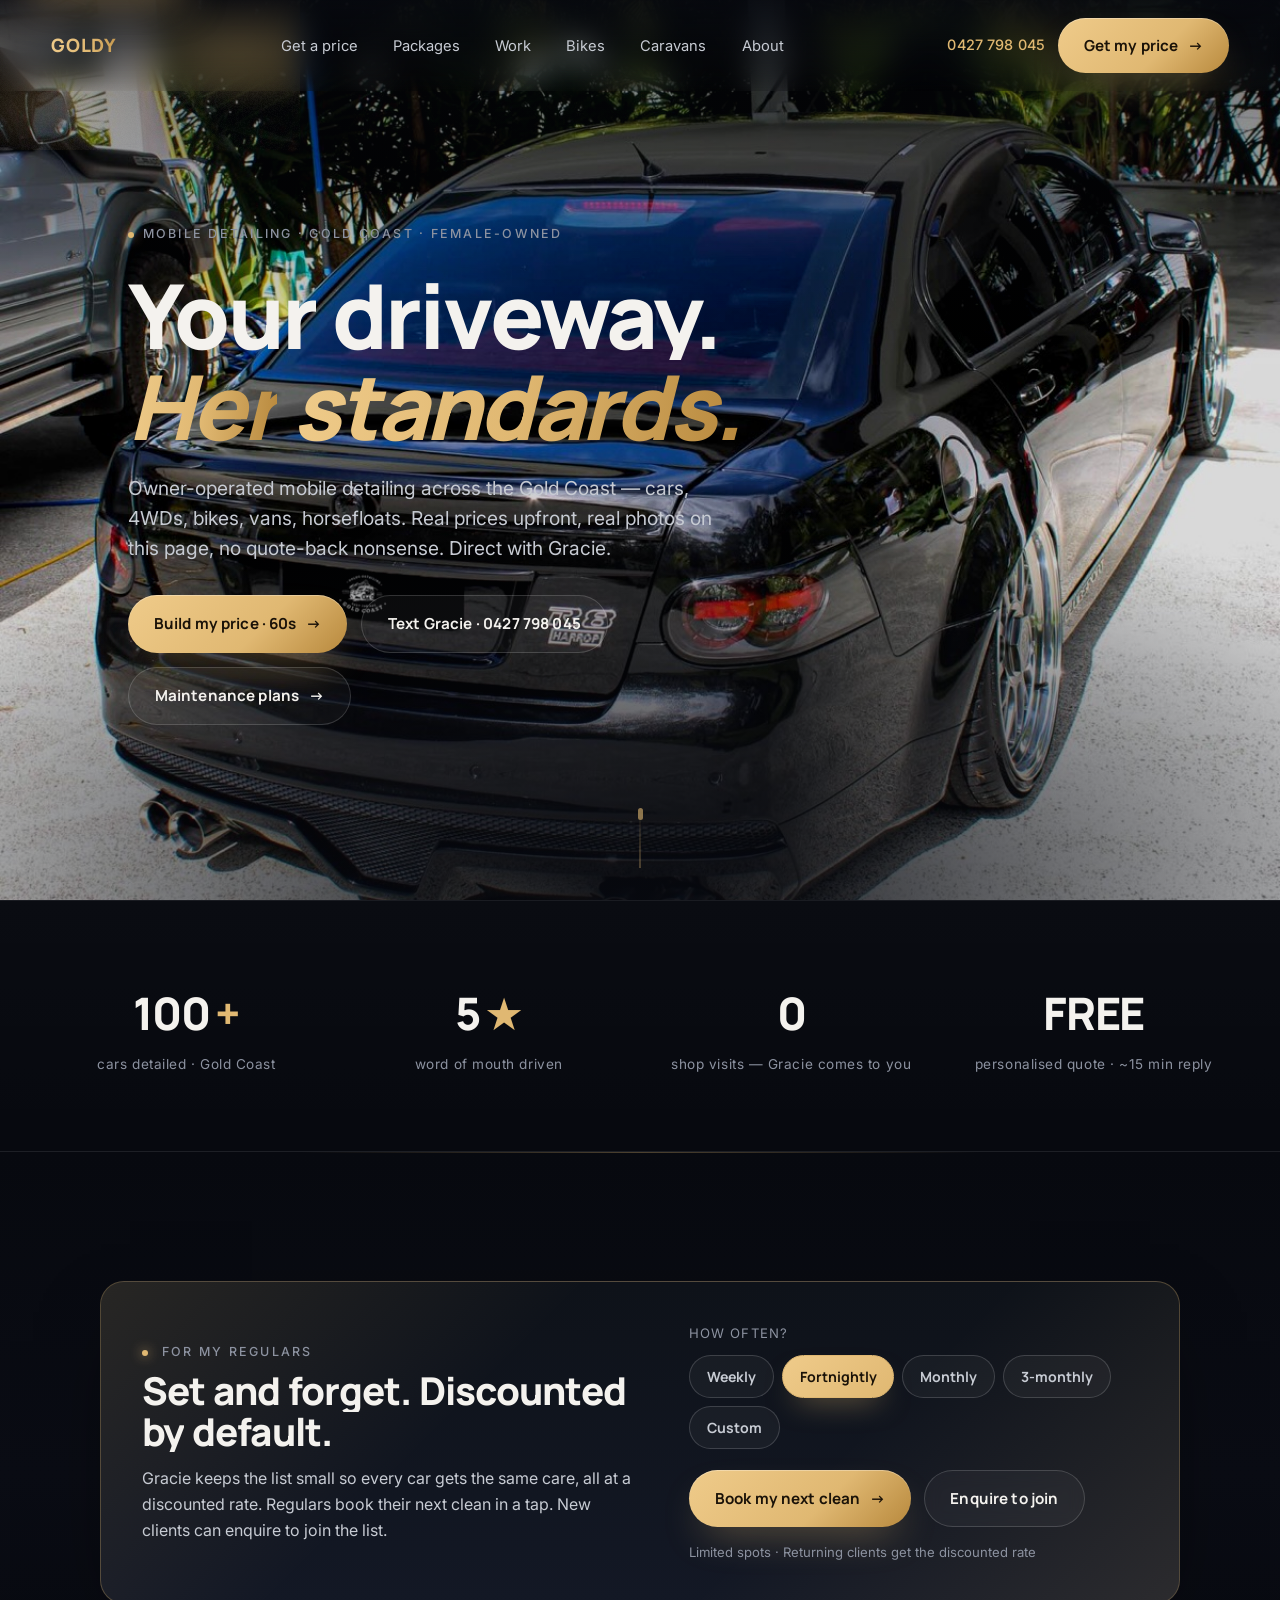
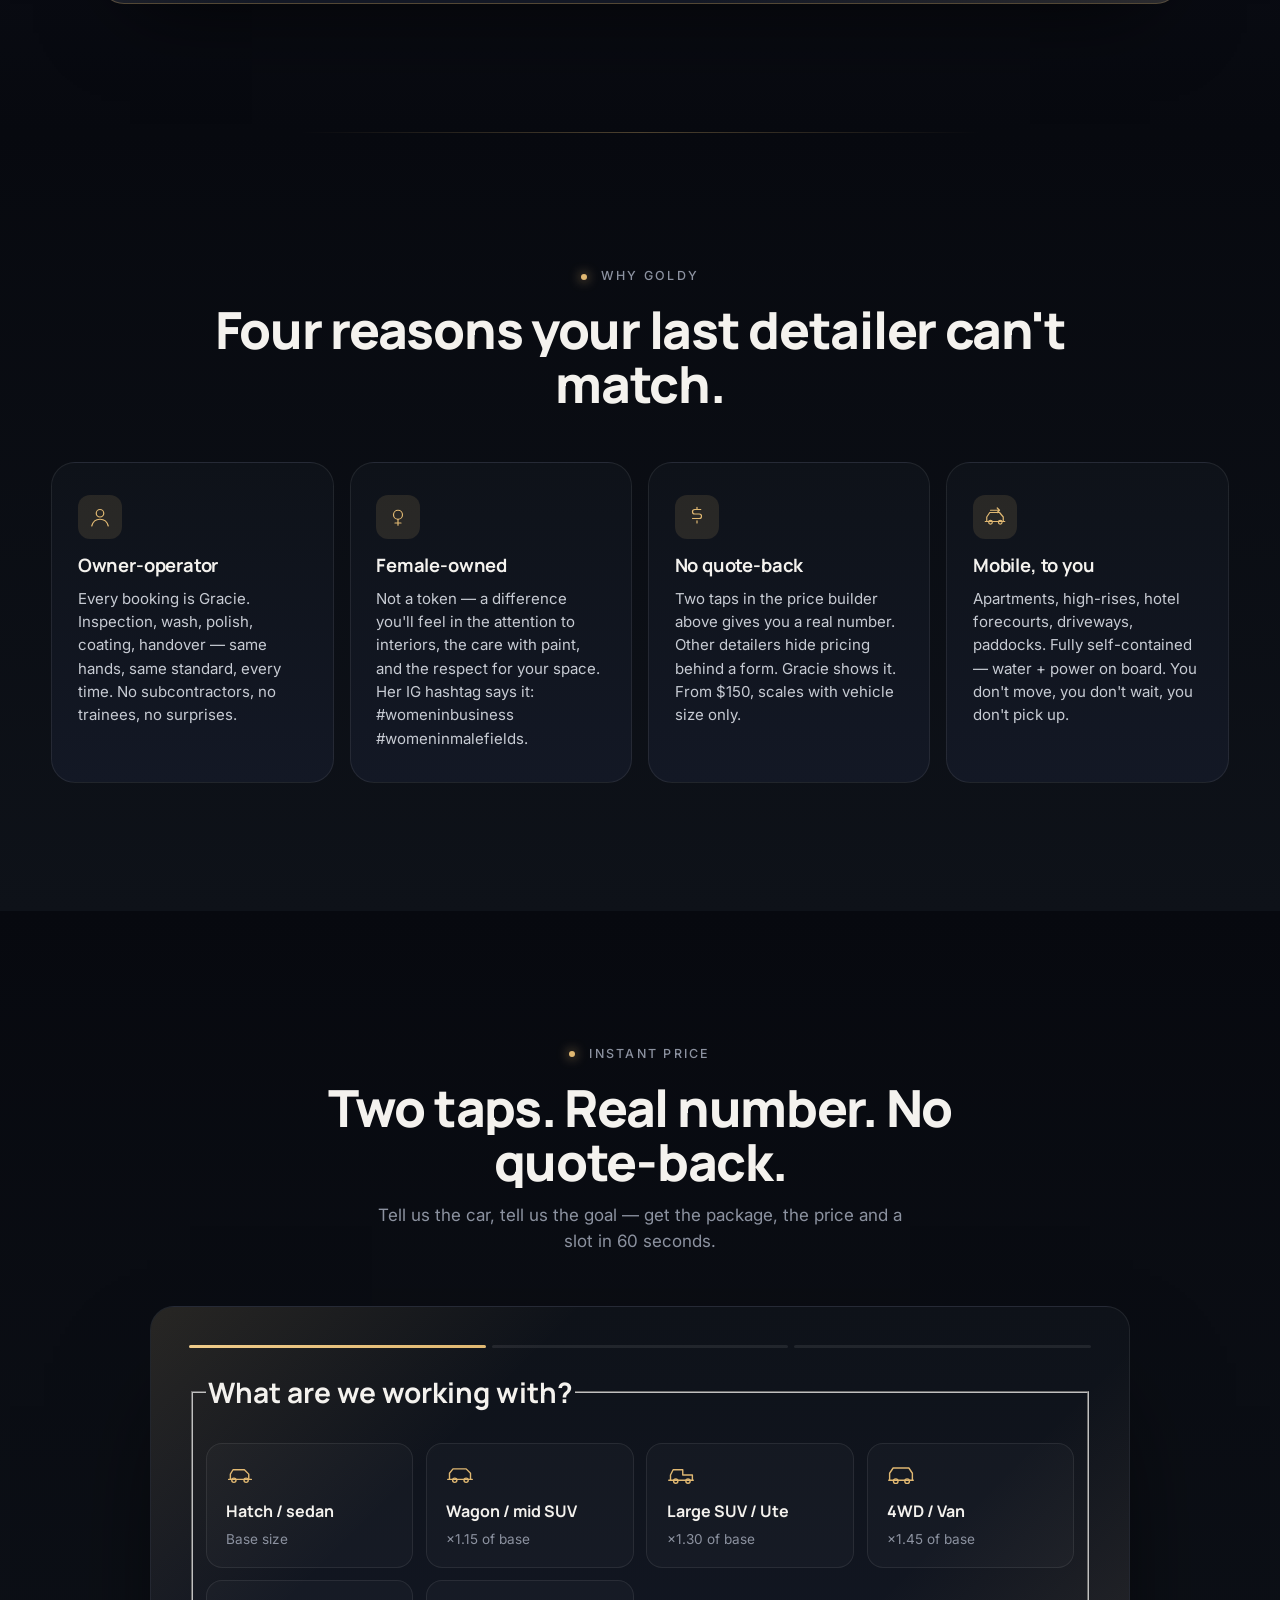
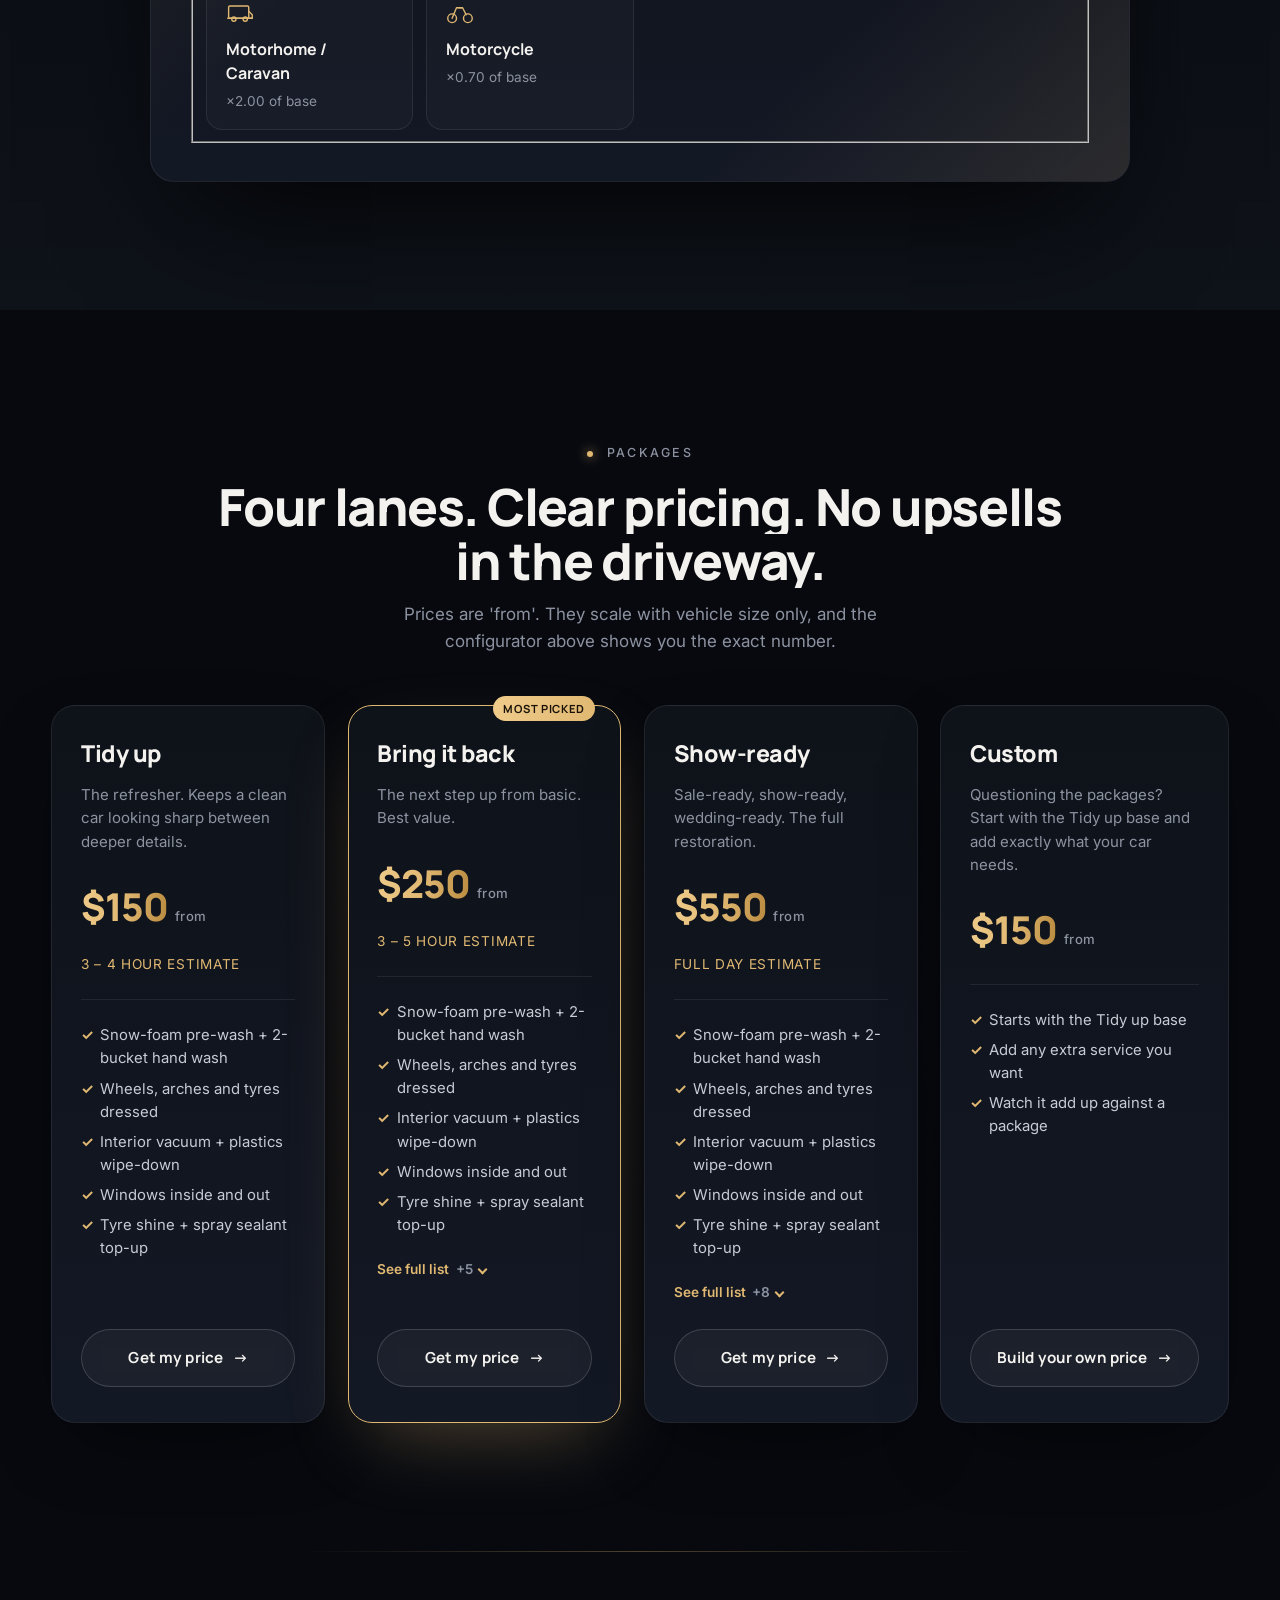
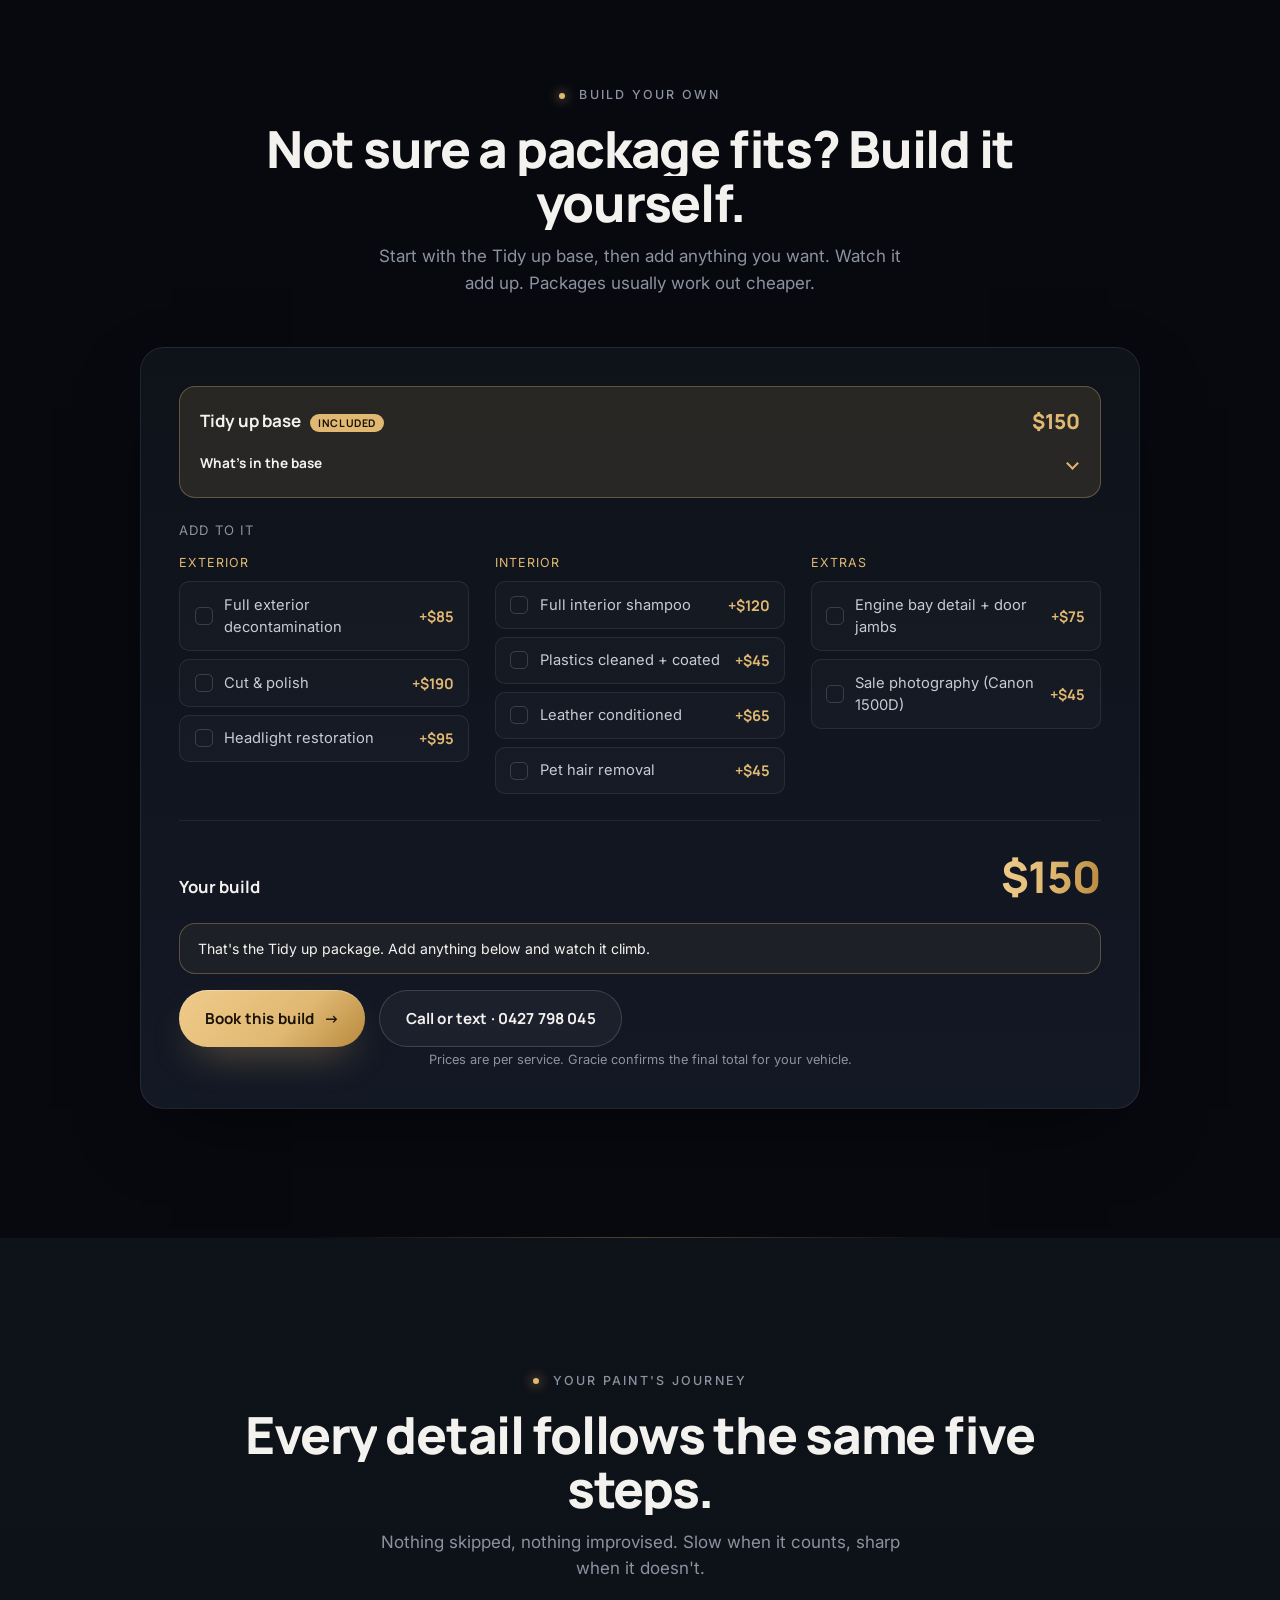
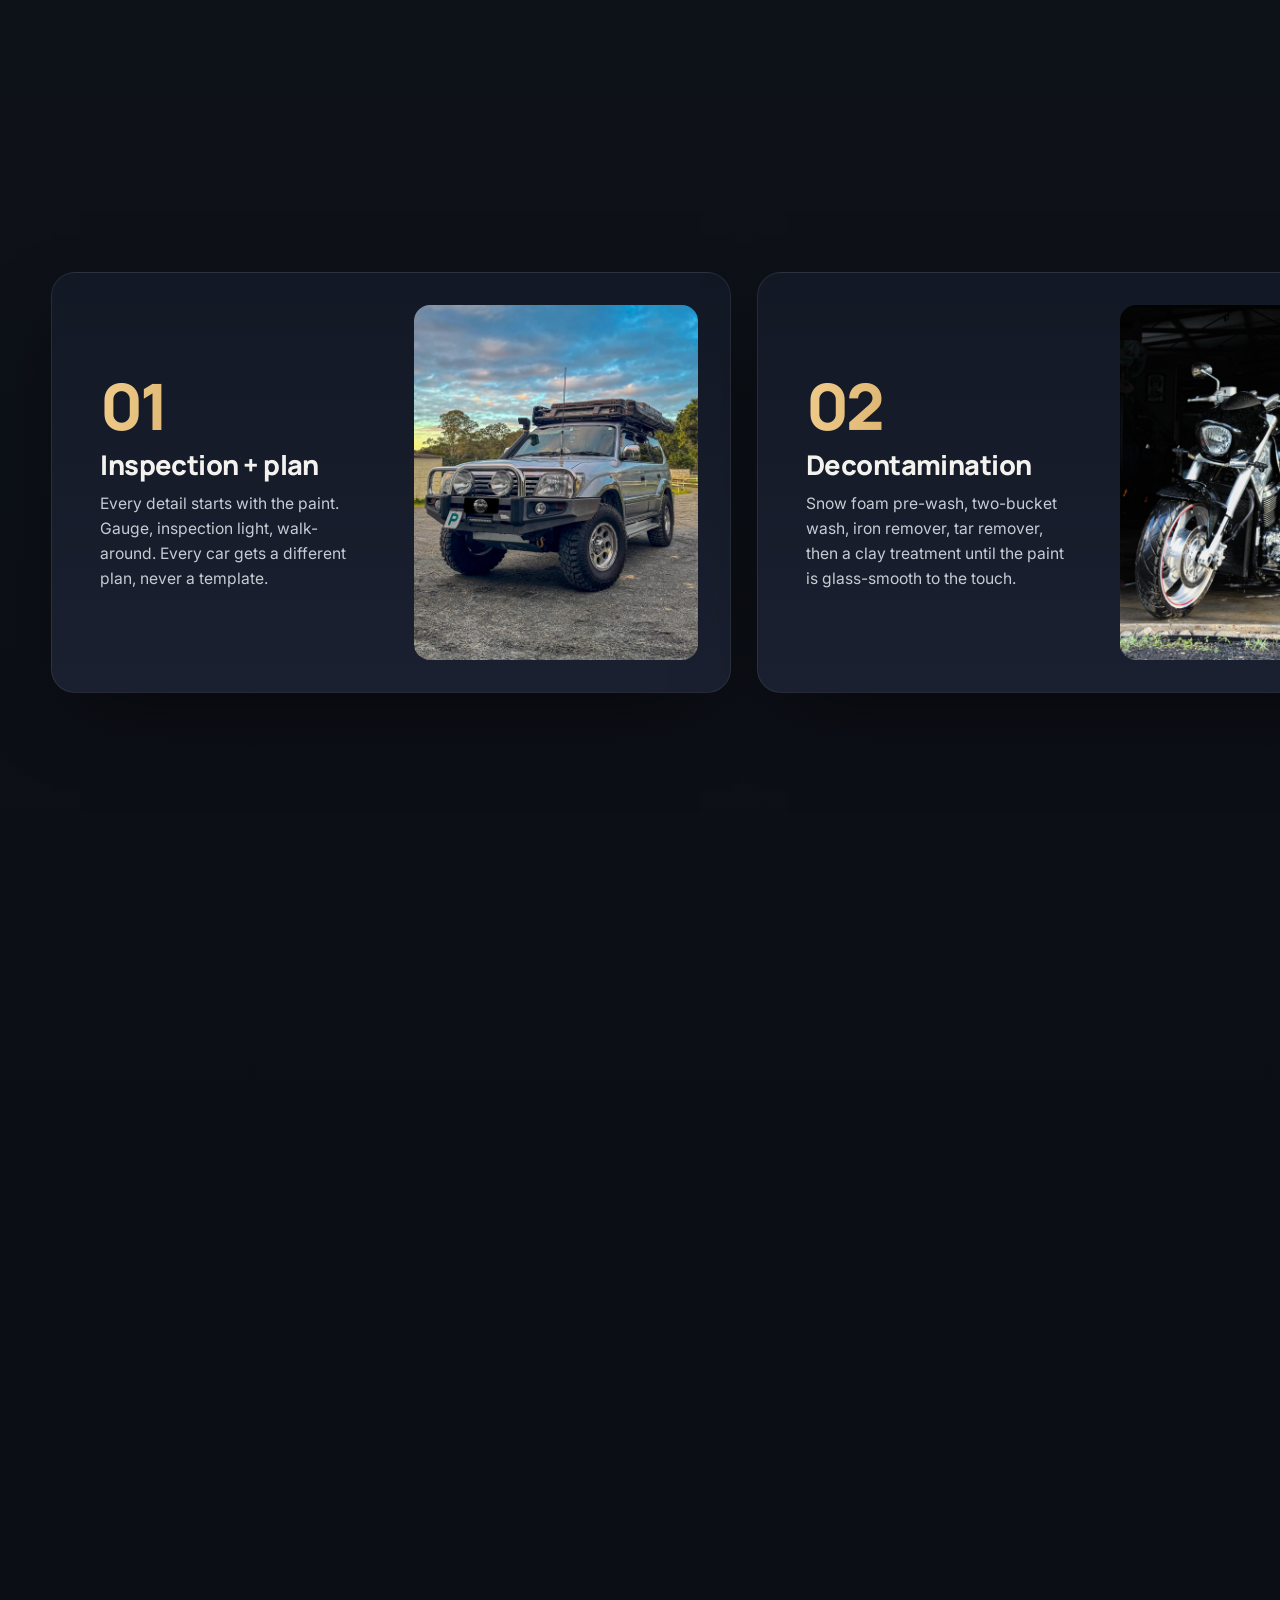
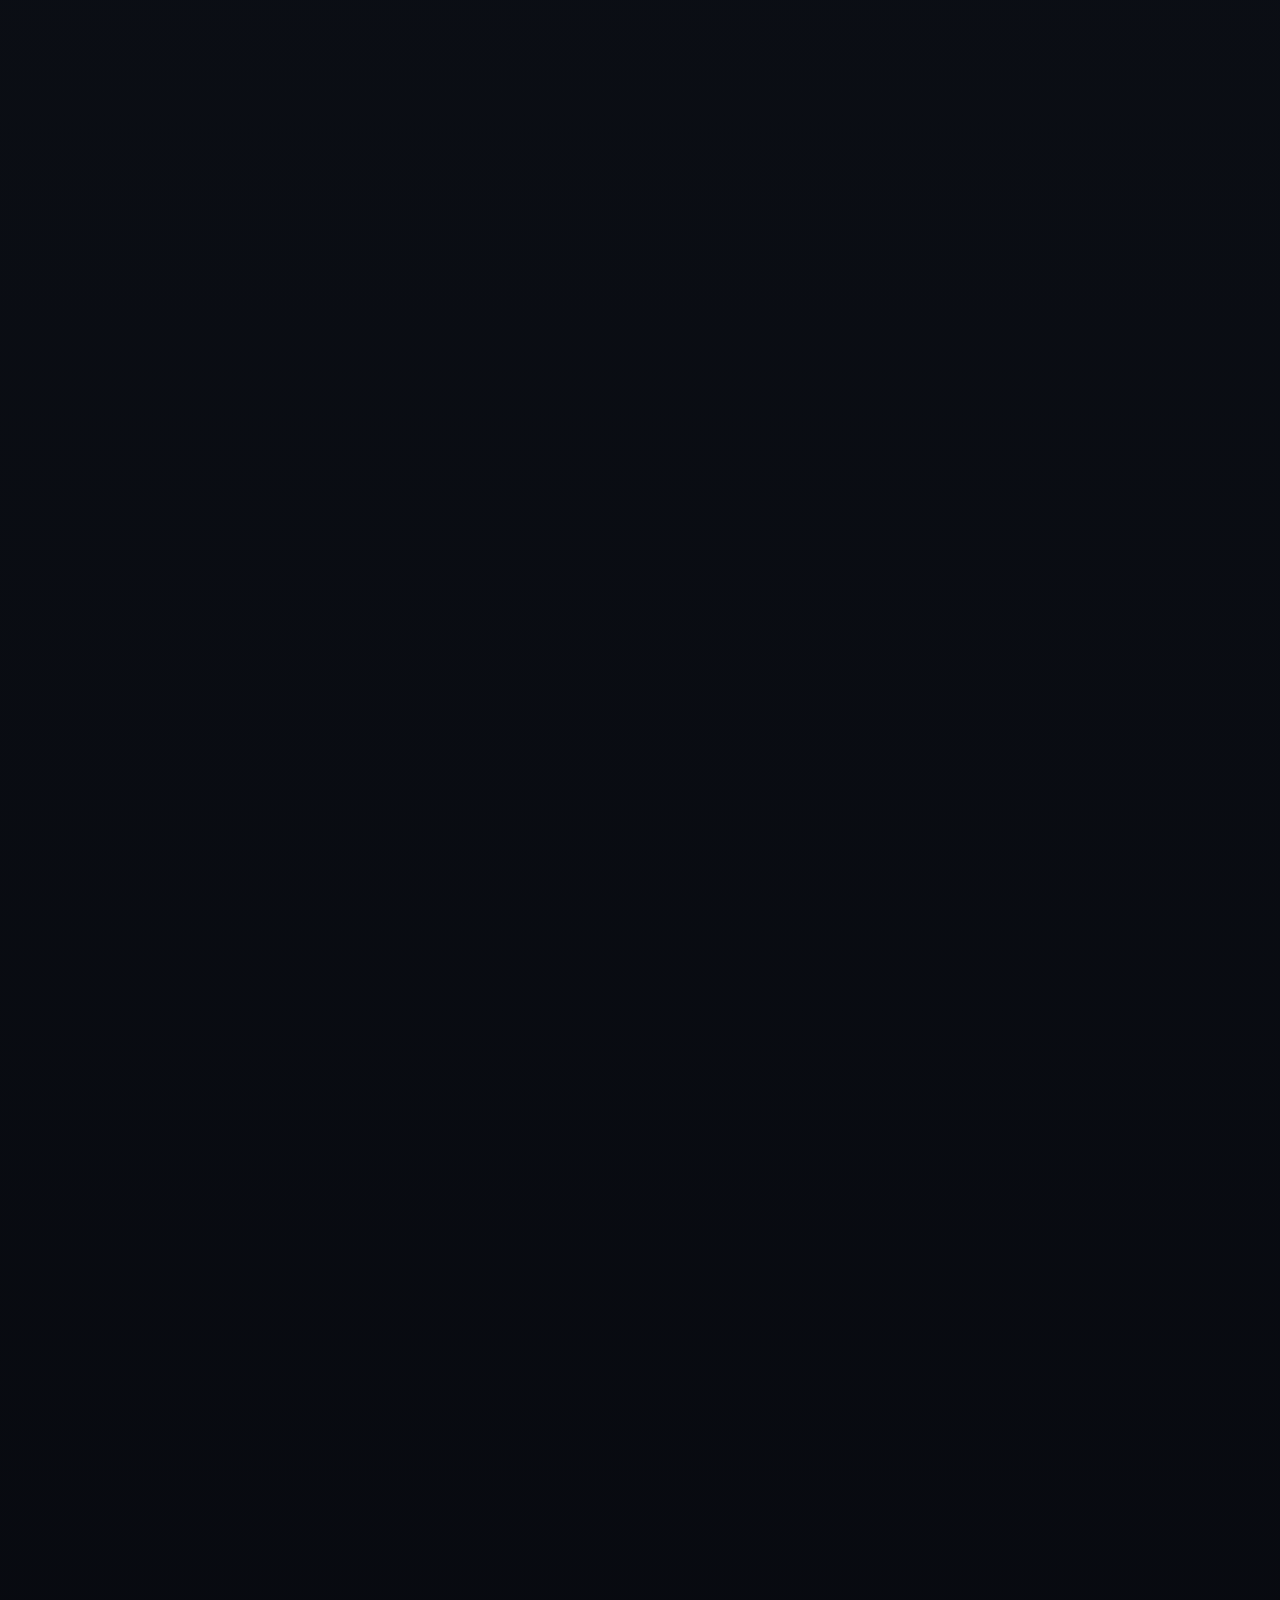
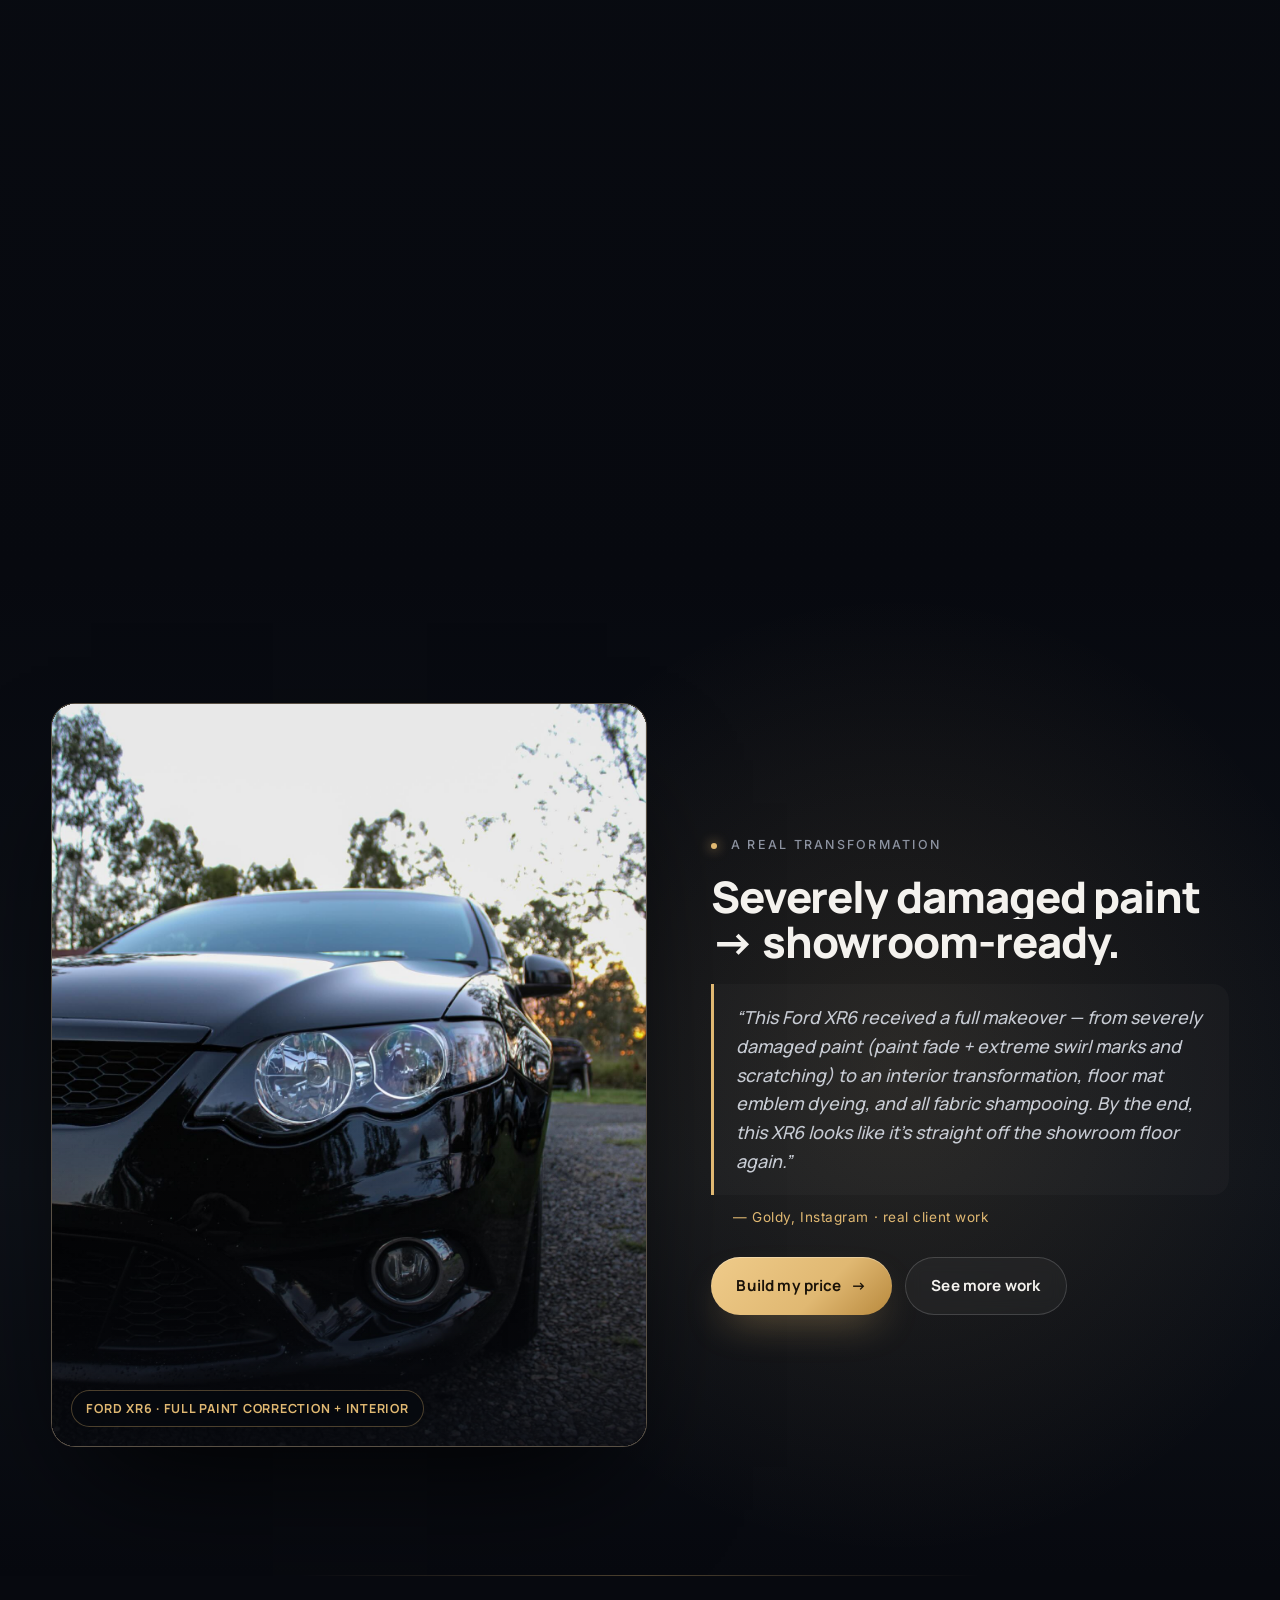
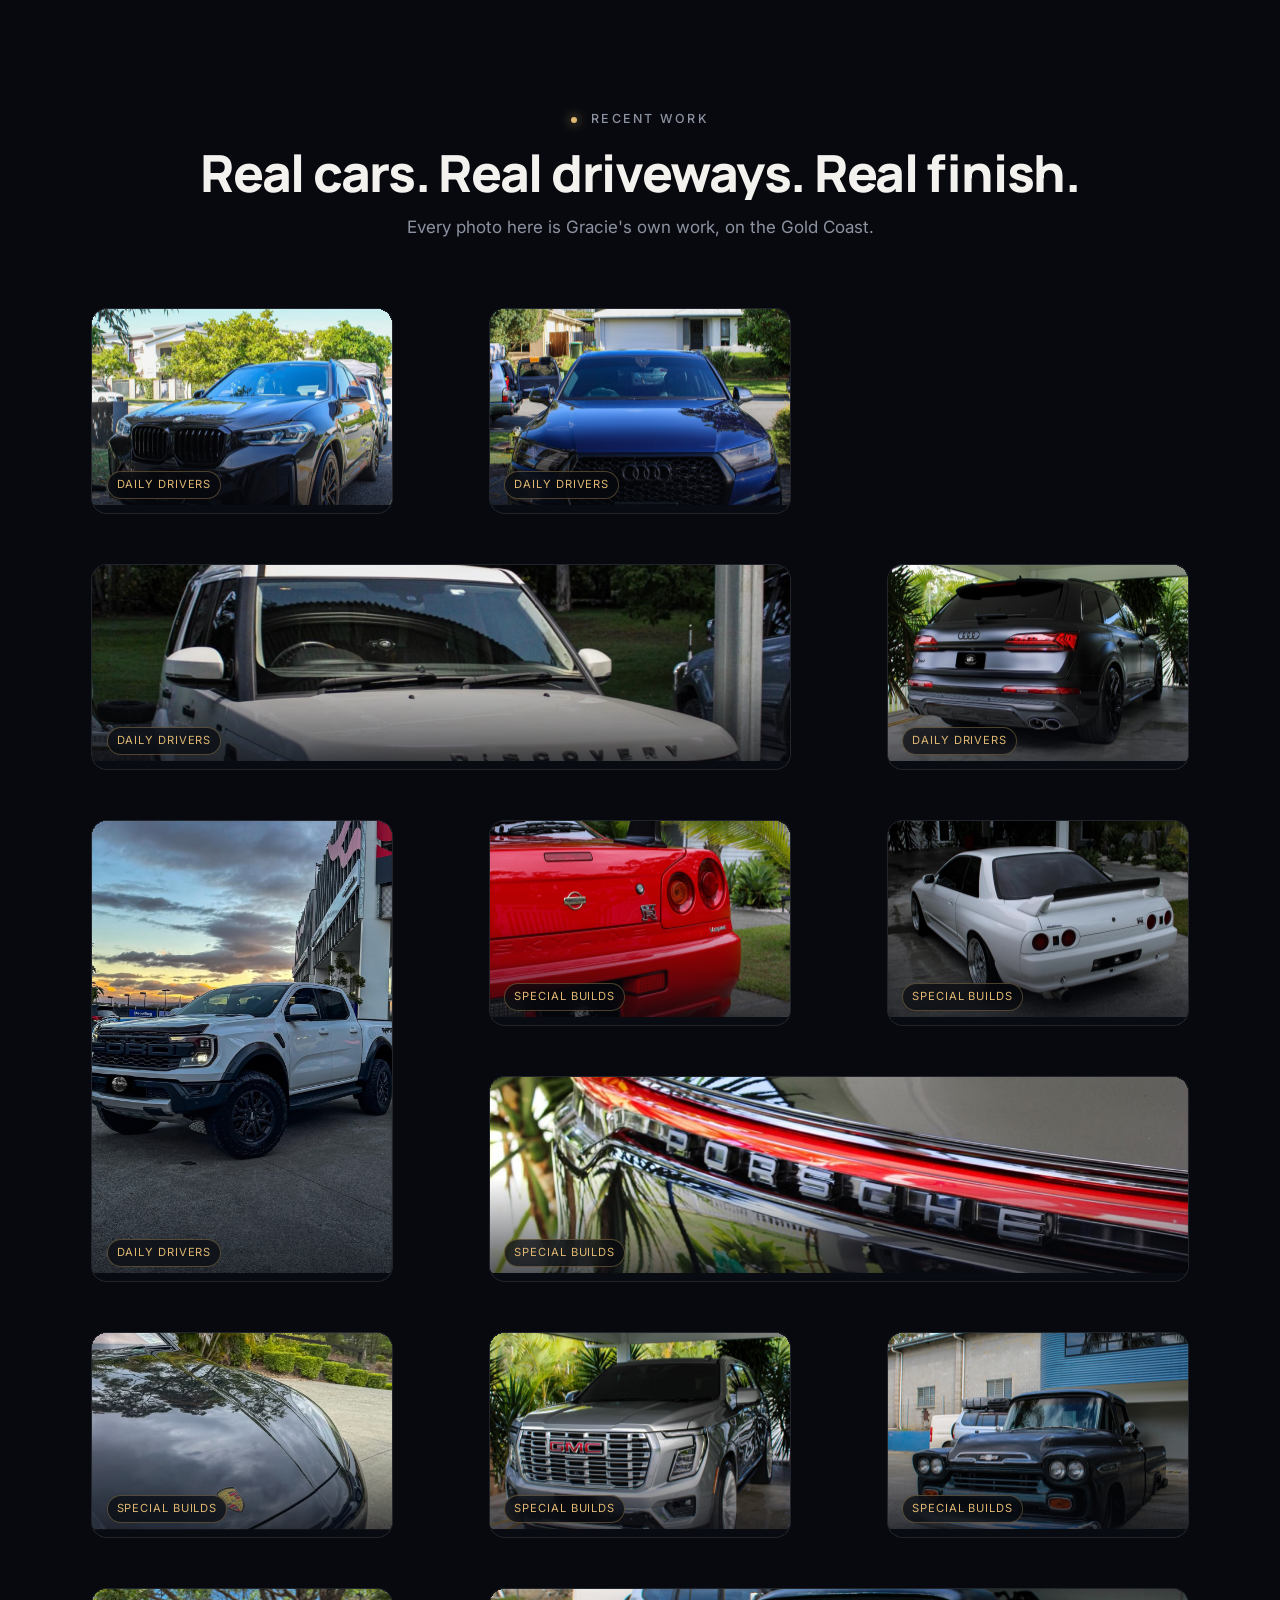
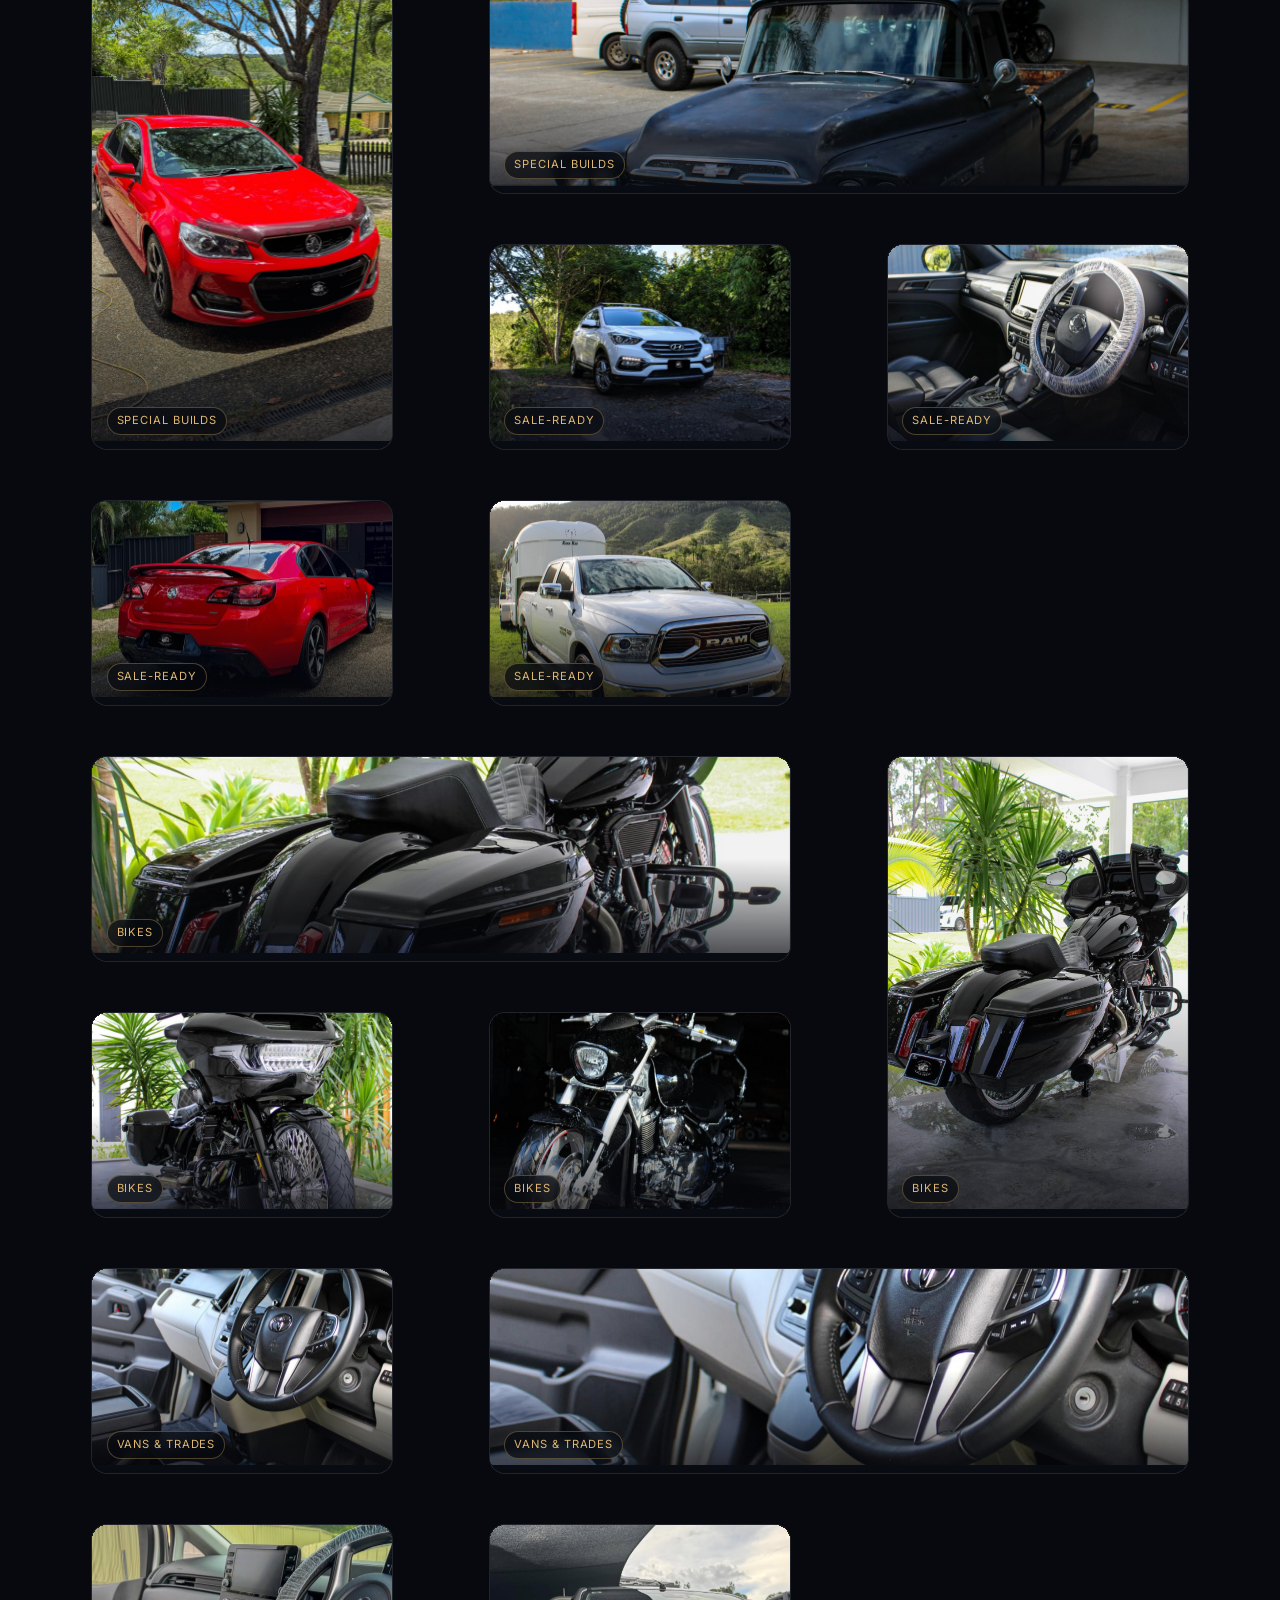
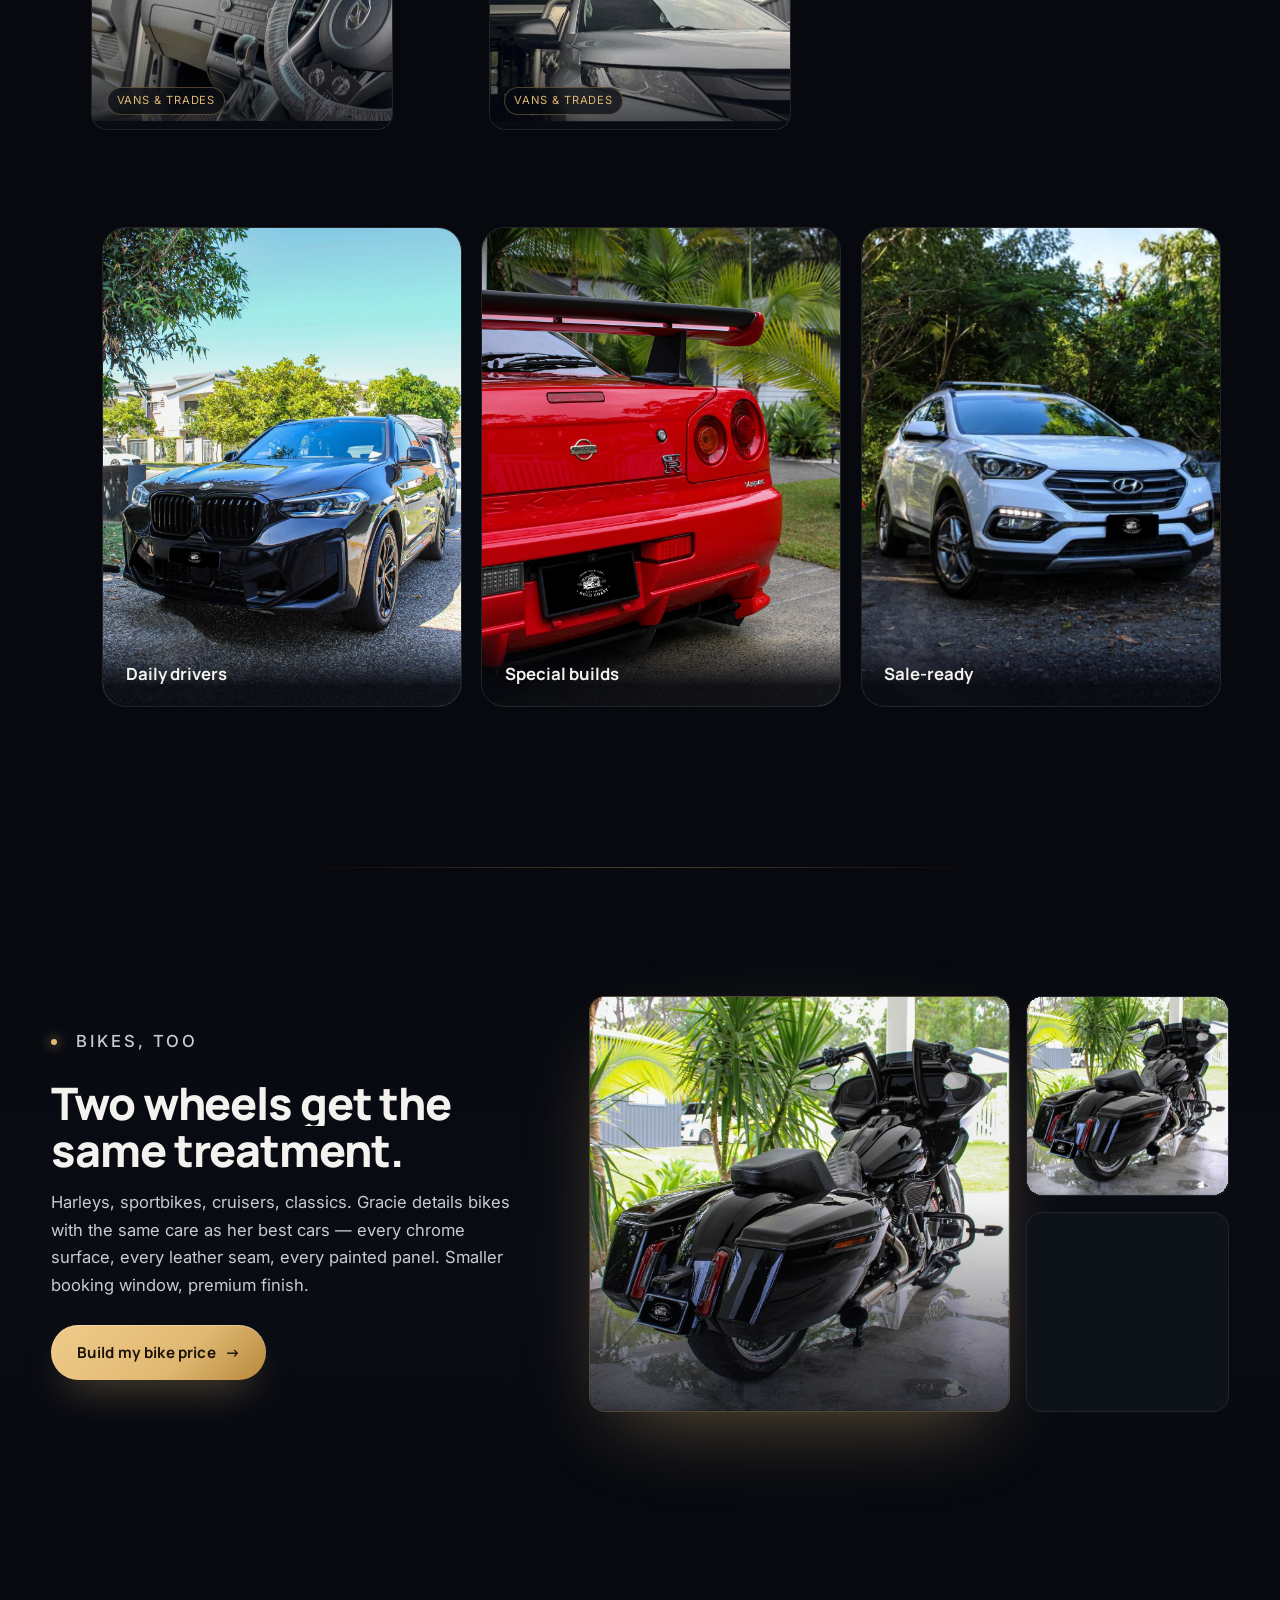
==== index.html @ a67dba47 "v6 Gracie edits: packages renamed, build-your-own, hero video, maintenance plan Packages renamed Sil" ====
<!doctype html>
<html lang="en-AU">
<head>
  <meta charset="utf-8">
  <meta name="viewport" content="width=device-width, initial-scale=1, viewport-fit=cover">
  <meta name="theme-color" content="#07090F">

  <title>Goldy Car Detailing — Mobile Car Detailing Gold Coast</title>
  <meta name="description" content="Hand-finished mobile car detailing across the Gold Coast. Booked direct with Gracie. Tidy up, Bring it back and Show-ready packages from $150.">
  <link rel="canonical" href="https://fiqwy.github.io/goldy-car-detailing/">

  <!-- Open Graph / Twitter -->
  <meta property="og:title" content="Goldy Car Detailing — Mobile Car Detailing Gold Coast">
  <meta property="og:description" content="Showroom finish, at your driveway. Hand-finished mobile detailing — direct with Gracie.">
  <meta property="og:type" content="website">
  <meta property="og:url" content="https://fiqwy.github.io/goldy-car-detailing/">
  <meta property="og:image" content="https://fiqwy.github.io/goldy-car-detailing/assets/og/og-image.jpg">
  <meta name="twitter:card" content="summary_large_image">

  <!-- Fonts -->
  <link rel="preconnect" href="https://fonts.googleapis.com">
  <link rel="preconnect" href="https://fonts.gstatic.com" crossorigin>
  <link href="https://fonts.googleapis.com/css2?family=Inter:wght@400;500;600&family=Manrope:wght@700;800&display=swap" rel="stylesheet">

  <link rel="icon" href="data:image/svg+xml,%3Csvg xmlns='http://www.w3.org/2000/svg' viewBox='0 0 32 32'%3E%3Crect width='32' height='32' rx='8' fill='%23E0B872'/%3E%3Ctext x='16' y='22' font-family='system-ui' font-weight='800' font-size='18' text-anchor='middle' fill='%231A1208'%3EG%3C/text%3E%3C/svg%3E">
  <link rel="stylesheet" href="styles.css">
</head>
<body>

  <!-- Skip to main content — visible only on keyboard focus -->
  <a href="#configurator" class="skip-link">Skip to price builder</a>

  <!-- ============================================================
       CINEMATIC PAGE-LOAD OVERTURE — JS removes when done
       ============================================================ -->
  <div class="overture" id="overture" aria-hidden="true">
    <div class="overture-bloom" id="overtureBloom"></div>
    <div class="overture-mark" id="overtureMark">GOLDY</div>
  </div>

  <!-- ============================================================
       CURSOR GLOW (desktop only)
       ============================================================ -->
  <div class="cursor-glow" id="cursorGlow" aria-hidden="true"></div>

  <!-- ============================================================
       NAV
       ============================================================ -->
  <header class="nav" id="nav">
    <div class="container nav-inner">
      <a href="#top" class="brand-mark" id="brandMark">GOLDY</a>
      <nav aria-label="Primary">
        <ul class="nav-links">
          <li><a href="#configurator">Get a price</a></li>
          <li><a href="#packages">Packages</a></li>
          <li><a href="#gallery">Work</a></li>
          <li><a href="#bikes">Bikes</a></li>
          <li><a href="#caravans">Caravans</a></li>
          <li><a href="#about">About</a></li>
        </ul>
      </nav>
      <div class="nav-cta">
        <a href="#" id="navPhone" class="nav-phone">— —</a>
        <a href="#configurator" class="btn btn-primary">Get my price <span class="arrow">→</span></a>
        <button class="burger" id="burger" aria-label="Open menu" aria-expanded="false" aria-controls="drawer">
          <span></span><span></span><span></span>
        </button>
      </div>
    </div>
  </header>

  <!-- Mobile drawer -->
  <div class="drawer" id="drawer" aria-hidden="true">
    <a href="#configurator">Get a price</a>
    <a href="#packages">Packages</a>
    <a href="#process">Process</a>
    <a href="#gallery">Work</a>
    <a href="#bikes">Bikes</a>
    <a href="#caravans">Caravans &amp; vans</a>
    <a href="#about">About Gracie</a>
    <a href="#contact">Contact</a>
    <a href="#" id="drawerPhone" class="btn btn-primary">Call Gracie</a>
  </div>

  <!-- ============================================================
       HERO — before/after scroll-driven clip-path reveal
       ============================================================ -->
  <main id="top">
    <section class="hero" id="hero">
      <div class="hero-bg">
        <img id="heroBefore" src="" alt="" loading="eager" fetchpriority="high">
        <div class="after-layer" id="heroAfterLayer">
          <img id="heroAfter" src="" alt="" loading="eager">
        </div>
      </div>
      <canvas class="hero-shader" id="heroShader" aria-hidden="true"></canvas>

      <div class="container hero-content" id="heroContent">
        <p class="eyebrow" id="heroEyebrow"><span class="dot"></span><span></span></p>
        <h1 class="hero-title split" id="heroTitle"></h1>
        <p class="hero-sub" id="heroSub"></p>
        <div class="hero-ctas" id="heroCtas"></div>
      </div>

      <div class="hero-meta">
        <span id="heroBeforeLabel">Drag to reveal — scroll to transform</span>
        <span class="gold-line"></span>
        <span id="heroAfterLabel">After</span>
      </div>
      <div class="scroll-cue" aria-hidden="true"></div>
    </section>

    <!-- ============================================================
         TRUST STRIP — animated counters
         ============================================================ -->
    <section class="trust" aria-label="At a glance">
      <div class="container">
        <div class="trust-row" id="trustRow"></div>
      </div>
    </section>
    <div class="divider" data-reveal></div>

    <!-- ============================================================
         MAINTENANCE PLAN — recurring offer for her regulars (v6)
         ============================================================ -->
    <section class="maintenance" id="maintenance">
      <div class="container">
        <div class="maintenance-panel" id="maintenanceMount"></div>
      </div>
    </section>
    <div class="divider" data-reveal></div>

    <!-- ============================================================
         WHY GOLDY — 4-pillar differentiation
         ============================================================ -->
    <section class="why" id="why">
      <div class="container">
        <div class="section-head">
          <p class="eyebrow" id="whyEyebrow"><span class="dot"></span></p>
          <h2 class="split" id="whyTitle"></h2>
        </div>
        <div class="why-grid" id="whyGrid"></div>
      </div>
    </section>

    <!-- ============================================================
         CONFIGURATOR — 2-step instant price
         ============================================================ -->
    <section class="configurator" id="configurator">
      <div class="container">
        <div class="section-head">
          <p class="eyebrow"><span class="dot"></span> Instant price</p>
          <h2 class="split">Two taps. Real number. No quote-back.</h2>
          <p>Tell us the car, tell us the goal — get the package, the price and a slot in 60 seconds.</p>
        </div>

        <form class="cfg" id="cfg" novalidate>
          <div class="cfg-inner">
            <div class="cfg-progress" aria-hidden="true">
              <div class="cfg-pip is-active" data-pip="1"></div>
              <div class="cfg-pip" data-pip="2"></div>
              <div class="cfg-pip" data-pip="3"></div>
            </div>

            <!-- Step 1 — Vehicle -->
            <fieldset class="cfg-step is-active" data-step="1">
              <legend class="cfg-q">What are we working with?</legend>
              <div class="cfg-grid" id="cfgVehicleGrid"></div>
            </fieldset>

            <!-- Step 2 — Goal -->
            <fieldset class="cfg-step" data-step="2">
              <legend class="cfg-q">And what's the goal?</legend>
              <div class="cfg-grid" id="cfgGoalGrid"></div>
              <div class="cfg-actions">
                <button type="button" class="cfg-back" data-back="1">← Change vehicle</button>
              </div>
            </fieldset>

            <!-- Step 3 — Result -->
            <fieldset class="cfg-step" data-step="3">
              <div class="cfg-result" id="cfgResult"></div>
              <div class="cfg-actions">
                <button type="button" class="cfg-back" data-back="2">← Change goal</button>
              </div>
            </fieldset>
          </div>
        </form>
      </div>
    </section>

    <!-- ============================================================
         PACKAGES — sticky morphing background plate
         ============================================================ -->
    <section class="packages" id="packages">
      <div class="container">
        <div class="section-head">
          <p class="eyebrow"><span class="dot"></span> Packages</p>
          <h2 class="split">Four lanes. Clear pricing. No upsells in the driveway.</h2>
          <p>Prices are 'from'. They scale with vehicle size only, and the configurator above shows you the exact number.</p>
        </div>
        <div class="pkg-stack" id="pkgStack">
          <div class="pkg-grid" id="pkgGrid"></div>
        </div>
      </div>
    </section>
    <div class="divider" data-reveal></div>

    <!-- ============================================================
         BUILD YOUR OWN — pick-your-services custom builder (v6.2)
         ============================================================ -->
    <section class="build" id="build-your-own">
      <div class="container">
        <div id="buildMount"></div>
      </div>
    </section>
    <div class="divider" data-reveal></div>

    <!-- ============================================================
         PROCESS — horizontal pinned timeline (desktop) / stacked (mobile)
         ============================================================ -->
    <section class="process" id="process">
      <div class="container">
        <div class="section-head">
          <p class="eyebrow"><span class="dot"></span> Your paint's journey</p>
          <h2 class="split">Every detail follows the same five steps.</h2>
          <p>Nothing skipped, nothing improvised. Slow when it counts, sharp when it doesn't.</p>
        </div>
      </div>
      <div class="process-track-wrap" id="processTrackWrap">
        <div class="process-track" id="processTrack"></div>
      </div>
    </section>

    <!-- ============================================================
         FEATURED TRANSFORMATION — real Goldy job + verbatim IG caption
         (Replaces the previous CSS-filter slider — real before/after pair
          returns here once Gracie supplies one from her phone library.)
         ============================================================ -->
    <section class="featured" id="featured">
      <div class="container">
        <div class="featured-grid">
          <figure class="featured-photo" data-reveal>
            <img id="featuredImg" src="" alt="" loading="lazy">
            <figcaption class="featured-plate" id="featuredPlate"></figcaption>
          </figure>
          <div class="featured-copy" data-reveal>
            <p class="eyebrow" id="featuredEyebrow"><span class="dot"></span></p>
            <h2 class="split" id="featuredTitle"></h2>
            <blockquote class="featured-quote" id="featuredQuote"></blockquote>
            <p class="featured-attribution" id="featuredAttribution"></p>
            <div class="featured-cta">
              <a href="#configurator" class="btn btn-primary">Build my price <span class="arrow">→</span></a>
              <a href="#gallery" class="btn btn-ghost">See more work</a>
            </div>
          </div>
        </div>
      </div>
    </section>
    <div class="divider" data-reveal></div>

    <!-- ============================================================
         GALLERY — masonry + horizontal "by occasion" rail
         ============================================================ -->
    <section class="gallery" id="gallery">
      <div class="container">
        <div class="section-head">
          <p class="eyebrow"><span class="dot"></span> Recent work</p>
          <h2 class="split">Real cars. Real driveways. Real finish.</h2>
          <p>Every photo here is Gracie's own work, on the Gold Coast.</p>
        </div>
        <div class="gallery-grid" id="galleryGrid"></div>

        <div class="occasion-rail" aria-label="By occasion">
          <div class="occasion-track" id="occasionTrack"></div>
        </div>
      </div>
    </section>
    <div class="divider" data-reveal></div>

    <!-- ============================================================
         BIKES — dedicated showcase
         ============================================================ -->
    <section class="showcase showcase-bikes" id="bikes">
      <div class="container">
        <div class="showcase-grid">
          <div class="showcase-text" data-reveal>
            <p class="eyebrow" id="bikesEyebrow"><span class="dot"></span></p>
            <h2 class="split" id="bikesTitle"></h2>
            <p id="bikesBody"></p>
            <div class="showcase-cta" id="bikesCta"></div>
          </div>
          <div class="showcase-photos" id="bikesPhotos" aria-label="Recent bike details"></div>
        </div>
      </div>
    </section>

    <!-- ============================================================
         CARAVANS / VANS / HORSEFLOATS — dedicated showcase
         ============================================================ -->
    <section class="showcase showcase-rvs" id="caravans">
      <div class="container">
        <div class="showcase-grid showcase-grid-reverse">
          <div class="showcase-photos showcase-photos-grid" id="vansRvsPhotos" aria-label="Vans, caravans and horsefloats"></div>
          <div class="showcase-text" data-reveal>
            <p class="eyebrow" id="vansRvsEyebrow"><span class="dot"></span></p>
            <h2 class="split" id="vansRvsTitle"></h2>
            <p id="vansRvsBody"></p>
            <div class="showcase-cta" id="vansRvsCta"></div>
          </div>
        </div>
      </div>
    </section>
    <div class="divider" data-reveal></div>

    <!-- ============================================================
         BEHIND THE DETAIL — spec/brand strip
         ============================================================ -->
    <section class="behind" id="behind">
      <div class="container">
        <div class="section-head">
          <p class="eyebrow" id="behindEyebrow"><span class="dot"></span></p>
          <h2 class="split" id="behindTitle"></h2>
          <p id="behindBody"></p>
        </div>
        <div class="behind-strip" id="behindStrip"></div>
      </div>
    </section>
    <div class="divider" data-reveal></div>

    <!-- ============================================================
         TESTIMONIALS
         ============================================================ -->
    <section class="testimonials">
      <div class="container">
        <div class="section-head">
          <p class="eyebrow"><span class="dot"></span> Word of mouth</p>
          <h2 class="split">What people say after Gracie pulls out of the driveway.</h2>
        </div>
        <div class="tmt-grid" id="tmtGrid"></div>
      </div>
    </section>

    <!-- ============================================================
         ABOUT
         ============================================================ -->
    <section class="about" id="about">
      <div class="container">
        <div class="about-grid">
          <div class="about-portrait">
            <img id="founderPhoto" src="" alt="" loading="lazy">
          </div>
          <div class="about-text" data-reveal>
            <p class="eyebrow"><span class="dot"></span> About</p>
            <h2 class="split" id="aboutH">Meet Gracie.</h2>
            <p id="aboutBio"></p>
            <p class="about-signature" id="aboutSig"></p>
          </div>
        </div>
      </div>
    </section>

    <!-- ============================================================
         SUBURBS
         ============================================================ -->
    <section class="suburbs">
      <div class="container">
        <div class="section-head">
          <p class="eyebrow"><span class="dot"></span> Service area</p>
          <h2 class="split">Mobile across the Gold Coast.</h2>
          <p>Tap a suburb to see what Gracie covers in your area.</p>
        </div>
        <div class="suburb-grid" id="suburbGrid"></div>
      </div>
    </section>
    <div class="divider" data-reveal></div>

    <!-- ============================================================
         FAQ
         ============================================================ -->
    <section class="faq">
      <div class="container">
        <div class="section-head">
          <p class="eyebrow"><span class="dot"></span> Questions</p>
          <h2 class="split">The things people ask before booking.</h2>
        </div>
        <div class="faq-list" id="faqList"></div>
      </div>
    </section>

    <!-- ============================================================
         CTA STRIP
         ============================================================ -->
    <section class="cta-strip">
      <div class="container">
        <p class="eyebrow"><span class="dot"></span> Ready?</p>
        <h2 class="split">Let's make it look like the day you bought it.</h2>
        <p>Direct with Gracie. No middlemen, no quote-back nonsense. Two taps and you have a price.</p>
        <div class="cta-strip-ctas">
          <a href="#configurator" class="btn btn-primary">Build my price <span class="arrow">→</span></a>
          <a href="#contact" class="btn btn-ghost">Message Gracie</a>
        </div>
      </div>
    </section>

    <!-- ============================================================
         CONTACT
         ============================================================ -->
    <section class="contact" id="contact">
      <div class="container">
        <div class="contact-grid">
          <div class="contact-side" data-reveal>
            <p class="eyebrow"><span class="dot"></span> Get in touch</p>
            <h2 class="split">Three ways to book.</h2>
            <p>Fastest is the price builder. Old-school works too.</p>
            <div class="contact-channels" id="contactChannels"></div>
          </div>

          <form class="contact-form" id="contactForm" novalidate>
            <div class="field-row">
              <div class="field">
                <label for="cName">Your name</label>
                <input id="cName" name="name" type="text" autocomplete="name" required>
              </div>
              <div class="field">
                <label for="cPhone">Phone</label>
                <input id="cPhone" name="phone" type="tel" inputmode="tel" autocomplete="tel" required>
              </div>
            </div>
            <div class="field">
              <label for="cVehicle">Car (make + model)</label>
              <input id="cVehicle" name="vehicle" type="text" placeholder="e.g. Black 2019 Hilux">
            </div>
            <div class="field">
              <label for="cMsg">Anything we should know?</label>
              <textarea id="cMsg" name="message" placeholder="Suburb, condition, what you're after..."></textarea>
            </div>
            <div class="form-submit">
              <button type="submit" class="btn btn-primary">Send to Gracie <span class="arrow">→</span></button>
            </div>
            <p class="form-note" id="formNote">Gracie replies in ~15 min during the day.</p>
          </form>
        </div>
      </div>
    </section>
  </main>

  <!-- ============================================================
       FOOTER
       ============================================================ -->
  <footer class="footer">
    <div class="container">
      <div class="footer-grid">
        <div>
          <div class="footer-tag">GOLDY</div>
          <p class="footer-blurb" id="footerBlurb"></p>
        </div>
        <div>
          <h4>Site</h4>
          <ul>
            <li><a href="#configurator">Get a price</a></li>
            <li><a href="#packages">Packages</a></li>
            <li><a href="#process">Process</a></li>
            <li><a href="#gallery">Work</a></li>
            <li><a href="#about">About</a></li>
          </ul>
        </div>
        <div>
          <h4>Service area</h4>
          <ul id="footerSuburbs"></ul>
        </div>
        <div>
          <h4>Direct</h4>
          <ul id="footerDirect"></ul>
        </div>
      </div>
      <div class="footer-bottom">
        <span id="footerCopy">© Goldy Car Detailing</span>
        <span>Gold Coast, QLD · Mobile detailing</span>
      </div>
    </div>
  </footer>

  <!-- Floating mobile call -->
  <a href="#" class="float-call" id="floatCall" aria-label="Call Gracie">
    <svg width="22" height="22" viewBox="0 0 24 24" fill="none" stroke="currentColor" stroke-width="2.2" stroke-linecap="round" stroke-linejoin="round"><path d="M22 16.92v3a2 2 0 0 1-2.18 2 19.79 19.79 0 0 1-8.63-3.07 19.5 19.5 0 0 1-6-6 19.79 19.79 0 0 1-3.07-8.67A2 2 0 0 1 4.11 2h3a2 2 0 0 1 2 1.72 12.84 12.84 0 0 0 .7 2.81 2 2 0 0 1-.45 2.11L8.09 9.91a16 16 0 0 0 6 6l1.27-1.27a2 2 0 0 1 2.11-.45 12.84 12.84 0 0 0 2.81.7A2 2 0 0 1 22 16.92z"/></svg>
  </a>

  <!-- JSON-LD -->
  <script type="application/ld+json" id="ldSchema"></script>

  <!-- Vendor -->
  <script src="vendor/lenis.min.js"></script>
  <script src="vendor/gsap.min.js"></script>
  <script src="vendor/ScrollTrigger.min.js"></script>

  <!-- App -->
  <script type="module" src="script.js"></script>
</body>
</html>
---- styles.css ----
/* ============================================================
   GOLDY CAR DETAILING — STYLES
   Dark luxe, champagne gold, cinematic.
   Inherits proven control-detailing patterns, refines on top.
   ============================================================ */

/* -------- TOKENS -------- */
:root {
  /* Surface */
  --bg-deep:        #07090F;
  --bg-card:        #0E1219;
  --bg-card-2:      #131825;
  --bg-elev:        #1A2030;
  --line:           rgba(255, 255, 255, 0.08);
  --line-strong:    rgba(255, 255, 255, 0.16);

  /* Gold scale — warmer than control-detailing (#D4AF37) for "Goldy" identity */
  --gold:           #E0B872;
  --gold-warm:      #EFCB8A;
  --gold-deep:      #B8893D;
  --gold-soft:      rgba(224, 184, 114, 0.12);
  --gold-line:      rgba(224, 184, 114, 0.32);

  /* Text */
  --text-primary:   #F4F2EE;
  --text-body:      #C7CBD3;
  --text-muted:     #8C92A0;
  --text-faint:     #4E5462;

  /* Type */
  --font-display:   'Manrope', system-ui, -apple-system, BlinkMacSystemFont, sans-serif;
  --font-body:      'Inter', system-ui, -apple-system, BlinkMacSystemFont, sans-serif;

  /* Rhythm */
  --gap-section:    clamp(5rem, 10vw, 9rem);
  --gap-inner:      clamp(2rem, 4vw, 4rem);
  --container:      min(1280px, 92vw);
  --container-narrow: min(960px, 92vw);

  /* Radius */
  --r-sm:           10px;
  --r:              16px;
  --r-lg:           24px;
  --r-pill:         999px;

  /* Shadow */
  --shadow-card:    0 30px 80px -30px rgba(0, 0, 0, 0.7);
  --shadow-gold:    0 30px 80px -25px rgba(224, 184, 114, 0.35);
  --shadow-deep:    0 60px 120px -40px rgba(0, 0, 0, 0.9);

  /* Motion */
  --ease-out:       cubic-bezier(0.22, 1, 0.36, 1);
  --ease-in-out:    cubic-bezier(0.65, 0, 0.35, 1);
  --ease-emph:      cubic-bezier(0.2, 0.7, 0.2, 1);
}

/* -------- RESET -------- */
*, *::before, *::after { box-sizing: border-box; }
html { -webkit-text-size-adjust: 100%; }
body {
  margin: 0;
  background: var(--bg-deep);
  color: var(--text-primary);
  font-family: var(--font-body);
  font-size: 17px;
  line-height: 1.55;
  -webkit-font-smoothing: antialiased;
  -moz-osx-font-smoothing: grayscale;
  font-feature-settings: 'kern' 1, 'liga' 1;
  overflow-x: hidden;
}
img, video, canvas { display: block; max-width: 100%; height: auto; }
a { color: inherit; text-decoration: none; }
button { font: inherit; color: inherit; background: none; border: none; cursor: pointer; }
:focus-visible {
  outline: 2px solid var(--gold);
  outline-offset: 3px;
  border-radius: 4px;
}

/* Type primitives */
.eyebrow {
  font-family: var(--font-body);
  font-size: 0.78rem;
  font-weight: 500;
  letter-spacing: 0.18em;
  text-transform: uppercase;
  color: var(--text-muted);
}
.eyebrow .dot {
  display: inline-block;
  width: 6px; height: 6px;
  border-radius: 50%;
  background: var(--gold);
  margin-right: 0.7em;
  vertical-align: middle;
  box-shadow: 0 0 12px var(--gold);
  animation: dotPulse 2.4s var(--ease-in-out) infinite;
}
@keyframes dotPulse {
  0%, 100% { opacity: 0.6; transform: scale(1); }
  50%      { opacity: 1;   transform: scale(1.3); }
}

h1, h2, h3, h4 {
  font-family: var(--font-display);
  font-weight: 800;
  line-height: 1.05;
  letter-spacing: -0.02em;
  margin: 0;
  color: var(--text-primary);
}
h2 { font-size: clamp(2rem, 4vw, 3.25rem); letter-spacing: -0.025em; }
h3 { font-size: clamp(1.35rem, 2vw, 1.65rem); font-weight: 700; letter-spacing: -0.015em; }
h4 { font-size: 1.05rem; font-weight: 700; }
p { margin: 0; color: var(--text-body); }
.lede { font-size: clamp(1.05rem, 1.4vw, 1.2rem); color: var(--text-body); max-width: 56ch; }

.gold-grad {
  background: linear-gradient(95deg, var(--gold-warm) 0%, var(--gold) 50%, var(--gold-deep) 100%);
  -webkit-background-clip: text;
  background-clip: text;
  color: transparent;
  font-style: italic;
}

/* -------- LAYOUT -------- */
.container { width: var(--container); margin-inline: auto; }
.container-narrow { width: var(--container-narrow); margin-inline: auto; }
section { padding-block: var(--gap-section); position: relative; }
.section-head { max-width: 56rem; margin: 0 auto var(--gap-inner); text-align: center; }
.section-head .eyebrow { display: inline-block; margin-bottom: 1.1rem; }
.section-head h2 { margin-bottom: 0.85rem; }
.section-head p  { color: var(--text-muted); max-width: 50ch; margin-inline: auto; }

/* Animated section divider */
.divider {
  height: 1px;
  width: min(680px, 80vw);
  margin: 0 auto;
  background: linear-gradient(90deg,
    transparent 0%,
    var(--gold-line) 50%,
    transparent 100%);
  transform-origin: center;
  transform: scaleX(0);
  transition: transform 1.1s var(--ease-out);
}
.divider.is-in { transform: scaleX(1); }

/* -------- BUTTONS -------- */
.btn {
  display: inline-flex;
  align-items: center;
  gap: 0.6rem;
  padding: 1rem 1.6rem;
  border-radius: var(--r-pill);
  font-family: var(--font-display);
  font-weight: 700;
  font-size: 0.95rem;
  letter-spacing: 0.01em;
  white-space: nowrap;
  transition: transform 220ms var(--ease-out), background 220ms var(--ease-out), color 220ms var(--ease-out), box-shadow 220ms var(--ease-out);
}
.btn-primary {
  background: linear-gradient(135deg, var(--gold-warm) 0%, var(--gold) 60%, var(--gold-deep) 100%);
  color: #1A1208;
  box-shadow: 0 18px 40px -15px rgba(224, 184, 114, 0.45), inset 0 1px 0 rgba(255, 255, 255, 0.3);
}
.btn-primary:hover { transform: translateY(-2px); box-shadow: 0 26px 60px -15px rgba(224, 184, 114, 0.6), inset 0 1px 0 rgba(255, 255, 255, 0.4); }
.btn-ghost {
  background: rgba(255, 255, 255, 0.04);
  color: var(--text-primary);
  border: 1px solid var(--line-strong);
  backdrop-filter: blur(8px);
}
.btn-ghost:hover { background: rgba(255, 255, 255, 0.08); transform: translateY(-2px); }
.btn .arrow {
  display: inline-block;
  transition: transform 220ms var(--ease-out);
}
.btn:hover .arrow { transform: translateX(4px); }

/* -------- NAV -------- */
.nav {
  position: fixed;
  inset: 0 0 auto 0;
  z-index: 50;
  padding: 1.1rem 0;
  background: linear-gradient(180deg, rgba(7, 9, 15, 0.85) 0%, rgba(7, 9, 15, 0) 100%);
  backdrop-filter: blur(14px);
  -webkit-backdrop-filter: blur(14px);
  transition: padding 240ms var(--ease-out), background 240ms var(--ease-out);
}
.nav.is-scrolled {
  padding: 0.7rem 0;
  background: rgba(7, 9, 15, 0.92);
  border-bottom: 1px solid var(--line);
}
.nav-inner {
  display: flex;
  align-items: center;
  justify-content: space-between;
  gap: 1.5rem;
}
.brand-mark {
  font-family: var(--font-display);
  font-weight: 800;
  font-size: 1.15rem;
  letter-spacing: 0.04em;
  background: linear-gradient(90deg, var(--gold-warm) 0%, var(--gold) 30%, var(--gold-deep) 60%, var(--gold) 90%, var(--gold-warm) 100%);
  background-size: 200% 100%;
  -webkit-background-clip: text;
  background-clip: text;
  color: transparent;
  animation: shimmer 8s linear infinite;
  position: relative;
  z-index: 1;
}
@keyframes shimmer {
  0% { background-position: 200% 0; }
  100% { background-position: -200% 0; }
}
.nav-links {
  display: flex;
  gap: 2.2rem;
  list-style: none;
  margin: 0;
  padding: 0;
}
.nav-links a {
  font-size: 0.92rem;
  color: var(--text-body);
  position: relative;
  transition: color 200ms var(--ease-out);
}
.nav-links a:hover { color: var(--text-primary); }
.nav-links a::after {
  content: '';
  position: absolute;
  left: 0; bottom: -6px;
  width: 100%; height: 1px;
  background: var(--gold);
  transform: scaleX(0);
  transform-origin: left;
  transition: transform 280ms var(--ease-out);
}
.nav-links a:hover::after { transform: scaleX(1); }
.nav-cta { display: flex; align-items: center; gap: 0.8rem; }
.nav-phone {
  font-size: 0.9rem;
  font-weight: 500;
  color: var(--gold);
  letter-spacing: 0.01em;
}

/* Burger */
.burger { display: none; width: 44px; height: 44px; position: relative; }
.burger span {
  position: absolute;
  left: 11px; right: 11px;
  height: 1.5px;
  background: var(--text-primary);
  transition: transform 280ms var(--ease-out), opacity 200ms var(--ease-out);
}
.burger span:nth-child(1) { top: 17px; }
.burger span:nth-child(2) { top: 22px; }
.burger span:nth-child(3) { top: 27px; }
.burger[aria-expanded="true"] span:nth-child(1) { transform: translateY(5px) rotate(45deg); }
.burger[aria-expanded="true"] span:nth-child(2) { opacity: 0; }
.burger[aria-expanded="true"] span:nth-child(3) { transform: translateY(-5px) rotate(-45deg); }

/* Mobile drawer */
.drawer {
  position: fixed;
  inset: 0;
  background: var(--bg-deep);
  z-index: 49;
  padding: 6rem 6vw 2rem;
  display: flex;
  flex-direction: column;
  gap: 1rem;
  transform: translateY(-100%);
  transition: transform 420ms var(--ease-emph);
  height: 100dvh;
  overflow-y: auto;
}
.drawer.is-open { transform: translateY(0); }
.drawer a {
  font-family: var(--font-display);
  font-weight: 700;
  font-size: 1.6rem;
  letter-spacing: -0.01em;
  padding: 0.6rem 0;
  border-bottom: 1px solid var(--line);
  color: var(--text-primary);
}
.drawer a:last-of-type { border-bottom: none; }
.drawer .btn { margin-top: 1.4rem; align-self: flex-start; }

/* -------- HERO -------- */
.hero {
  position: relative;
  min-height: 100vh;
  min-height: 100dvh;
  display: flex;
  align-items: center;
  padding: 8rem 0 5rem;
  overflow: hidden;
  isolation: isolate;
}
.hero-bg {
  position: absolute;
  inset: 0;
  z-index: -2;
}
.hero-bg img {
  width: 100%; height: 100%;
  object-fit: cover;
  object-position: center;
  filter: brightness(0.6) saturate(1.05) contrast(1.04);
  transform: scale(1.06);
}
.hero-bg .after-layer {
  position: absolute; inset: 0;
  clip-path: inset(0 100% 0 0);
  will-change: clip-path;
}
.hero-bg .after-layer img {
  filter: brightness(0.85) saturate(1.18) contrast(1.05);
}
/* WebGL shader canvas — sits between bg and content */
.hero-shader {
  position: absolute;
  inset: 0;
  z-index: -1;
  pointer-events: none;
  mix-blend-mode: screen;
  opacity: 0.85;
}
/* Vignette */
.hero::before {
  content: '';
  position: absolute; inset: 0;
  background:
    radial-gradient(120% 80% at 50% 100%, rgba(7, 9, 15, 0.95) 0%, transparent 60%),
    linear-gradient(180deg, rgba(7, 9, 15, 0.55) 0%, rgba(7, 9, 15, 0) 40%);
  z-index: -1;
  pointer-events: none;
}
.hero-content {
  max-width: 64rem;
  position: relative;
  will-change: opacity, transform;
}
.hero-content .eyebrow { margin-bottom: 1.6rem; }
.hero-title {
  font-family: var(--font-display);
  font-weight: 800;
  font-size: clamp(2.75rem, 7vw, 5.75rem);
  line-height: 1.02;
  letter-spacing: -0.03em;
  margin: 0 0 1.4rem;
}
.hero-title .line { display: block; }
.hero-sub {
  font-size: clamp(1.05rem, 1.5vw, 1.2rem);
  color: var(--text-body);
  max-width: 38rem;
  margin: 0 0 2rem;
  line-height: 1.55;
}
.hero-ctas { display: flex; gap: 0.9rem; flex-wrap: wrap; }
.hero-meta {
  position: absolute;
  bottom: 2rem;
  left: 4vw;
  right: 4vw;
  display: flex;
  justify-content: space-between;
  gap: 1rem;
  font-size: 0.78rem;
  letter-spacing: 0.12em;
  text-transform: uppercase;
  color: var(--text-muted);
}
.hero-meta .gold-line {
  flex: 1;
  height: 1px;
  background: linear-gradient(90deg, var(--gold-line), transparent);
  align-self: center;
  max-width: 40vw;
}
.scroll-cue {
  position: absolute;
  bottom: 2rem;
  left: 50%;
  transform: translateX(-50%);
  width: 1px;
  height: 60px;
  background: linear-gradient(180deg, transparent, var(--gold));
  opacity: 0.6;
}
.scroll-cue::after {
  content: '';
  position: absolute;
  top: 0; left: 50%;
  width: 5px; height: 12px;
  background: var(--gold);
  border-radius: 999px;
  transform: translateX(-50%);
  animation: scrollSlide 2.4s var(--ease-in-out) infinite;
}
@keyframes scrollSlide {
  0%   { transform: translate(-50%, 0);    opacity: 1; }
  100% { transform: translate(-50%, 60px); opacity: 0; }
}

/* -------- PAGE-LOAD OVERTURE -------- */
.overture {
  position: fixed;
  inset: 0;
  z-index: 100;
  background: #000;
  display: flex;
  align-items: center;
  justify-content: center;
  pointer-events: none;
}
.overture-bloom {
  position: absolute;
  width: 60vmin; height: 60vmin;
  background: radial-gradient(circle at center, rgba(239, 203, 138, 0.6) 0%, rgba(224, 184, 114, 0.2) 30%, transparent 65%);
  filter: blur(8px);
  transform: scale(0);
  border-radius: 50%;
}
.overture-mark {
  position: relative;
  font-family: var(--font-display);
  font-weight: 800;
  font-size: clamp(3rem, 10vw, 7rem);
  letter-spacing: 0.05em;
  background: linear-gradient(95deg, var(--gold-warm) 0%, var(--gold) 50%, var(--gold-deep) 100%);
  -webkit-background-clip: text;
  background-clip: text;
  color: transparent;
}
.overture-mark .char {
  display: inline-block;
  opacity: 0;
  transform: translateY(20px);
}

/* -------- TRUST STRIP -------- */
.trust {
  padding-block: clamp(3rem, 6vw, 5rem);
  border-top: 1px solid var(--line);
  border-bottom: 1px solid var(--line);
  background: linear-gradient(180deg, rgba(255, 255, 255, 0.012) 0%, rgba(255, 255, 255, 0) 100%);
}
.trust-row {
  display: grid;
  grid-template-columns: repeat(4, 1fr);
  gap: 2rem;
}
.trust-cell {
  text-align: center;
  display: flex;
  flex-direction: column;
  align-items: center;
  gap: 0.4rem;
}
.trust-num {
  font-family: var(--font-display);
  font-weight: 800;
  font-size: clamp(2rem, 3.5vw, 2.8rem);
  letter-spacing: -0.025em;
  color: var(--text-primary);
}
.trust-num .suffix { color: var(--gold); margin-left: 0.1em; }
.trust-label {
  font-size: 0.85rem;
  color: var(--text-muted);
  letter-spacing: 0.04em;
}

/* -------- CONFIGURATOR -------- */
.configurator {
  background: linear-gradient(180deg, var(--bg-deep) 0%, var(--bg-card) 100%);
}
.cfg {
  background: linear-gradient(180deg, var(--bg-card) 0%, var(--bg-card-2) 100%);
  border: 1px solid var(--line);
  border-radius: var(--r-lg);
  padding: clamp(1.5rem, 3vw, 3rem);
  max-width: 980px;
  margin: 0 auto;
  position: relative;
  overflow: hidden;
  box-shadow: var(--shadow-deep);
}
.cfg::before {
  content: '';
  position: absolute;
  inset: -1px;
  border-radius: inherit;
  background: linear-gradient(135deg, var(--gold-soft) 0%, transparent 30%, transparent 70%, var(--gold-soft) 100%);
  pointer-events: none;
  z-index: 0;
}
.cfg-inner { position: relative; z-index: 1; }
.cfg-step { display: none; }
.cfg-step.is-active { display: block; animation: cfgIn 360ms var(--ease-out) both; }
@keyframes cfgIn { from { opacity: 0; transform: translateY(8px); } to { opacity: 1; transform: translateY(0); } }
.cfg-progress {
  display: flex;
  gap: 0.4rem;
  margin-bottom: 1.4rem;
}
.cfg-pip {
  height: 3px;
  flex: 1;
  background: var(--line);
  border-radius: 999px;
  overflow: hidden;
  position: relative;
}
.cfg-pip::after {
  content: '';
  position: absolute; inset: 0;
  background: linear-gradient(90deg, var(--gold-warm), var(--gold));
  transform: scaleX(0);
  transform-origin: left;
  transition: transform 320ms var(--ease-out);
}
.cfg-pip.is-active::after { transform: scaleX(1); }
.cfg-q {
  font-family: var(--font-display);
  font-weight: 700;
  font-size: clamp(1.4rem, 2.2vw, 1.8rem);
  margin: 0 0 1.4rem;
}
.cfg-grid {
  display: grid;
  grid-template-columns: repeat(auto-fit, minmax(165px, 1fr));
  gap: 0.8rem;
}
.cfg-opt {
  display: flex;
  flex-direction: column;
  align-items: flex-start;
  gap: 0.4rem;
  padding: 1.1rem 1.2rem;
  background: rgba(255, 255, 255, 0.025);
  border: 1px solid var(--line);
  border-radius: var(--r);
  text-align: left;
  transition: border 200ms var(--ease-out), background 200ms var(--ease-out), transform 200ms var(--ease-out);
}
.cfg-opt:hover { border-color: var(--gold-line); background: rgba(224, 184, 114, 0.04); transform: translateY(-2px); }
.cfg-opt.is-selected {
  border-color: var(--gold);
  background: var(--gold-soft);
  box-shadow: 0 0 0 1px var(--gold), 0 18px 40px -20px rgba(224, 184, 114, 0.5);
}
.cfg-opt-icon {
  width: 28px; height: 28px;
  color: var(--gold);
  margin-bottom: 0.2rem;
}
.cfg-opt-label {
  font-family: var(--font-display);
  font-weight: 700;
  font-size: 1rem;
  color: var(--text-primary);
}
.cfg-opt-blurb {
  font-size: 0.85rem;
  color: var(--text-muted);
  line-height: 1.4;
}
.cfg-actions {
  margin-top: 1.6rem;
  display: flex;
  justify-content: space-between;
  align-items: center;
  flex-wrap: wrap;
  gap: 0.8rem;
}
.cfg-back {
  font-size: 0.9rem;
  color: var(--text-muted);
  display: inline-flex;
  align-items: center;
  gap: 0.4rem;
}
.cfg-back:hover { color: var(--text-primary); }

/* Outcome card */
.cfg-result {
  display: grid;
  grid-template-columns: 1fr;
  gap: 1.4rem;
}
.cfg-result-head { display: flex; justify-content: space-between; align-items: baseline; gap: 1rem; flex-wrap: wrap; }
.cfg-result-tier {
  font-family: var(--font-display);
  font-weight: 800;
  font-size: clamp(1.5rem, 2.4vw, 2rem);
}
.cfg-price {
  font-family: var(--font-display);
  font-weight: 800;
  font-size: clamp(1.8rem, 3.2vw, 2.6rem);
  background: linear-gradient(95deg, var(--gold-warm), var(--gold), var(--gold-deep));
  -webkit-background-clip: text;
  background-clip: text;
  color: transparent;
  letter-spacing: -0.02em;
}
.cfg-price small {
  font-size: 0.5em;
  color: var(--text-muted);
  -webkit-text-fill-color: var(--text-muted);
  letter-spacing: 0;
  font-weight: 500;
  margin-left: 0.3em;
}
.cfg-includes {
  list-style: none;
  padding: 0;
  margin: 0;
  display: grid;
  gap: 0.5rem;
}
.cfg-includes li {
  font-size: 0.95rem;
  color: var(--text-body);
  padding-left: 1.4rem;
  position: relative;
}
.cfg-includes li::before {
  content: '';
  position: absolute;
  left: 0; top: 0.55em;
  width: 6px; height: 6px;
  background: var(--gold);
  border-radius: 50%;
  box-shadow: 0 0 8px var(--gold);
}
.cfg-slot {
  padding: 0.9rem 1.1rem;
  background: rgba(224, 184, 114, 0.06);
  border: 1px solid var(--gold-line);
  border-radius: var(--r);
  font-size: 0.92rem;
  color: var(--text-primary);
  display: flex;
  align-items: center;
  gap: 0.6rem;
}
.cfg-slot strong { color: var(--gold); }

/* -------- PACKAGES (sticky morphing) -------- */
.packages {
  background: var(--bg-deep);
  position: relative;
}
.pkg-stack {
  position: relative;
}
.pkg-plate {
  position: absolute;
  inset: 0;
  background-size: cover;
  background-position: center;
  opacity: 0;
  transition: opacity 600ms var(--ease-out);
  pointer-events: none;
  z-index: 0;
}
.pkg-plate::after {
  content: '';
  position: absolute; inset: 0;
  background: linear-gradient(180deg, rgba(7,9,15,0.7), rgba(7,9,15,0.94));
}
.pkg-plate.is-active { opacity: 0.45; }
.pkg-grid {
  display: grid;
  grid-template-columns: repeat(4, 1fr);
  gap: 1.4rem;
  position: relative;
  z-index: 1;
}
.pkg {
  position: relative;
  padding: 2.2rem 1.8rem;
  background: linear-gradient(180deg, var(--bg-card) 0%, var(--bg-card-2) 100%);
  border: 1px solid var(--line);
  border-radius: var(--r-lg);
  display: flex;
  flex-direction: column;
  gap: 1.1rem;
  transition: transform 320ms var(--ease-out), border 320ms var(--ease-out), box-shadow 320ms var(--ease-out);
  box-shadow: var(--shadow-card);
}
.pkg:hover { transform: translateY(-6px); border-color: var(--gold-line); box-shadow: var(--shadow-gold); }
.pkg.is-popular {
  border-color: var(--gold);
  box-shadow: var(--shadow-gold);
}
.pkg-badge {
  position: absolute;
  top: -10px; right: 1.6rem;
  padding: 4px 10px;
  background: linear-gradient(95deg, var(--gold-warm), var(--gold));
  color: #1A1208;
  font-family: var(--font-display);
  font-weight: 700;
  font-size: 0.7rem;
  letter-spacing: 0.06em;
  text-transform: uppercase;
  border-radius: 999px;
}
.pkg-tier {
  font-family: var(--font-display);
  font-weight: 800;
  font-size: 1.45rem;
  letter-spacing: -0.02em;
}
.pkg-summary { color: var(--text-muted); font-size: 0.94rem; }
.pkg-price {
  display: flex;
  align-items: baseline;
  gap: 0.4rem;
  margin-top: 0.4rem;
}
.pkg-price-num {
  font-family: var(--font-display);
  font-weight: 800;
  font-size: 2.4rem;
  letter-spacing: -0.025em;
  background: linear-gradient(95deg, var(--gold-warm), var(--gold), var(--gold-deep));
  -webkit-background-clip: text;
  background-clip: text;
  color: transparent;
}
.pkg-price small { color: var(--text-muted); font-size: 0.82rem; font-weight: 500; letter-spacing: 0.04em; }
.pkg-turnaround { font-size: 0.85rem; color: var(--gold); letter-spacing: 0.05em; text-transform: uppercase; }
.pkg-divider {
  height: 1px;
  background: var(--line);
  margin: 0.4rem 0;
}
.pkg-includes {
  list-style: none;
  padding: 0; margin: 0;
  display: grid;
  gap: 0.45rem;
  font-size: 0.93rem;
  color: var(--text-body);
}
.pkg-includes li {
  position: relative;
  padding-left: 1.2rem;
}
.pkg-includes li::before {
  content: '✓';
  position: absolute;
  left: 0; top: 0;
  color: var(--gold);
  font-weight: 700;
  font-size: 0.9rem;
}
.pkg-cta { margin-top: auto; padding-top: 0.4rem; }
.pkg-cta .btn { width: 100%; justify-content: center; }

/* -------- PROCESS TIMELINE -------- */
.process {
  background: linear-gradient(180deg, var(--bg-card) 0%, var(--bg-deep) 100%);
  overflow: hidden;
}
.process-track-wrap {
  position: relative;
  height: 100vh;
  display: flex;
  align-items: center;
}
.process-track {
  display: flex;
  gap: 2vw;
  padding-inline: 4vw;
  will-change: transform;
}
.process-card {
  flex: 0 0 min(680px, 80vw);
  background: linear-gradient(180deg, var(--bg-card-2) 0%, var(--bg-elev) 100%);
  border: 1px solid var(--line);
  border-radius: var(--r-lg);
  padding: 2rem;
  display: grid;
  grid-template-columns: 1.05fr 1fr;
  gap: 2rem;
  align-items: center;
  box-shadow: var(--shadow-card);
}
.process-card-text { padding: 1rem; }
.process-step {
  font-family: var(--font-display);
  font-weight: 800;
  font-size: 4rem;
  letter-spacing: -0.05em;
  background: linear-gradient(95deg, var(--gold-warm), var(--gold-deep));
  -webkit-background-clip: text;
  background-clip: text;
  color: transparent;
  line-height: 1;
  margin-bottom: 0.8rem;
}
.process-title {
  font-family: var(--font-display);
  font-weight: 800;
  font-size: 1.7rem;
  letter-spacing: -0.02em;
  margin-bottom: 0.7rem;
}
.process-body { font-size: 0.98rem; color: var(--text-body); line-height: 1.6; }
.process-img {
  position: relative;
  aspect-ratio: 4/5;
  border-radius: var(--r);
  overflow: hidden;
  background: var(--bg-elev);
}
.process-img img {
  width: 100%; height: 100%;
  object-fit: cover;
}

/* Mobile fallback (stacked) is in @media below */

/* -------- GALLERY -------- */
.gallery {
  background: var(--bg-deep);
}
.gallery-grid {
  display: grid;
  grid-template-columns: repeat(3, 1fr);
  grid-auto-rows: 240px;
  gap: 1rem;
  margin-top: var(--gap-inner);
}
.gallery-tile {
  position: relative;
  overflow: hidden;
  border-radius: var(--r);
  background: var(--bg-card);
  border: 1px solid var(--line);
  isolation: isolate;
}
.gallery-tile img {
  width: 100%; height: 100%;
  object-fit: cover;
  transition: transform 800ms var(--ease-out), filter 600ms var(--ease-out);
  will-change: transform;
}
.gallery-tile:hover img { transform: scale(1.04); }
.gallery-tile::after {
  content: '';
  position: absolute; inset: 0;
  background: linear-gradient(180deg, transparent 50%, rgba(7,9,15,0.75) 100%);
  pointer-events: none;
}
.gallery-tile .tag {
  position: absolute;
  bottom: 0.9rem; left: 0.9rem;
  z-index: 1;
  padding: 4px 9px;
  background: rgba(7,9,15,0.7);
  border: 1px solid var(--gold-line);
  color: var(--gold);
  font-size: 0.7rem;
  letter-spacing: 0.08em;
  text-transform: uppercase;
  border-radius: 999px;
  backdrop-filter: blur(6px);
}
.gallery-tile.wide { grid-column: span 2; }
.gallery-tile.tall { grid-row: span 2; }

/* Horizontal "by occasion" row */
.occasion-rail {
  margin-top: 3rem;
  padding-block: 2rem;
  overflow: hidden;
  position: relative;
}
.occasion-track {
  display: flex;
  gap: 1.2rem;
  padding-inline: 4vw;
  will-change: transform;
}
.occasion-card {
  flex: 0 0 min(360px, 70vw);
  aspect-ratio: 3/4;
  border-radius: var(--r-lg);
  overflow: hidden;
  position: relative;
  background: var(--bg-card);
  border: 1px solid var(--line);
}
.occasion-card img {
  width: 100%; height: 100%;
  object-fit: cover;
}
.occasion-card-caption {
  position: absolute;
  inset: auto 0 0 0;
  padding: 1.4rem 1.4rem 1.2rem;
  background: linear-gradient(180deg, transparent 0%, rgba(7,9,15,0.92) 70%);
  color: var(--text-primary);
  font-family: var(--font-display);
  font-weight: 700;
  font-size: 1.05rem;
}

/* -------- TESTIMONIALS -------- */
.tmt-grid {
  display: grid;
  grid-template-columns: repeat(3, 1fr);
  gap: 1.2rem;
  margin-top: var(--gap-inner);
}
.tmt {
  background: var(--bg-card);
  border: 1px solid var(--line);
  border-radius: var(--r-lg);
  padding: 2rem;
  display: flex;
  flex-direction: column;
  gap: 1rem;
}
.tmt-stars { color: var(--gold); letter-spacing: 0.15em; font-size: 1rem; }
.tmt-quote {
  font-family: var(--font-display);
  font-weight: 600;
  font-size: 1.05rem;
  letter-spacing: -0.005em;
  line-height: 1.4;
  color: var(--text-primary);
}
.tmt-meta {
  display: flex;
  justify-content: space-between;
  align-items: center;
  border-top: 1px solid var(--line);
  padding-top: 0.9rem;
  font-size: 0.85rem;
}
.tmt-name { color: var(--text-primary); font-weight: 600; }
.tmt-vehicle { color: var(--text-muted); }
.tmt-placeholder {
  font-size: 0.7rem;
  letter-spacing: 0.1em;
  text-transform: uppercase;
  color: var(--text-faint);
  padding: 3px 8px;
  border: 1px dashed var(--line-strong);
  border-radius: 4px;
}

/* -------- ABOUT -------- */
.about {
  background: linear-gradient(180deg, var(--bg-deep) 0%, var(--bg-card) 100%);
}
.about-grid {
  display: grid;
  grid-template-columns: 1.1fr 1fr;
  gap: clamp(2rem, 5vw, 5rem);
  align-items: center;
}
.about-portrait {
  aspect-ratio: 4/5;
  border-radius: var(--r-lg);
  overflow: hidden;
  border: 1px solid var(--line-strong);
  position: relative;
  background: var(--bg-elev);
  box-shadow: var(--shadow-deep);
}
.about-portrait img { width: 100%; height: 100%; object-fit: cover; }
.about-portrait::after {
  content: '';
  position: absolute; inset: 0;
  background: linear-gradient(190deg, transparent 50%, rgba(7,9,15,0.6) 100%);
  pointer-events: none;
}
.about-text .eyebrow { margin-bottom: 1rem; }
.about-text h2 { margin-bottom: 1.4rem; }
.about-text p { margin-bottom: 1rem; font-size: 1.05rem; line-height: 1.65; }
.about-signature {
  font-family: var(--font-display);
  font-style: italic;
  color: var(--gold);
  font-size: 1.2rem;
  margin-top: 1.5rem;
}

/* -------- SUBURBS -------- */
.suburbs {
  background: var(--bg-deep);
}
.suburb-grid {
  display: grid;
  grid-template-columns: repeat(auto-fit, minmax(220px, 1fr));
  gap: 0.8rem;
}
.suburb-card {
  padding: 1.4rem 1.5rem;
  background: var(--bg-card);
  border: 1px solid var(--line);
  border-radius: var(--r);
  transition: border 220ms var(--ease-out), transform 220ms var(--ease-out), background 220ms var(--ease-out);
  display: flex;
  align-items: center;
  justify-content: space-between;
  gap: 1rem;
}
.suburb-card:hover {
  border-color: var(--gold-line);
  background: linear-gradient(180deg, var(--bg-card) 0%, rgba(224,184,114,0.04) 100%);
  transform: translateY(-3px);
}
.suburb-name {
  font-family: var(--font-display);
  font-weight: 700;
  font-size: 1rem;
}
.suburb-region {
  font-size: 0.78rem;
  color: var(--text-muted);
}
.suburb-arrow { color: var(--gold); font-size: 1.2rem; }

/* -------- FAQ -------- */
.faq {
  background: linear-gradient(180deg, var(--bg-card) 0%, var(--bg-deep) 100%);
}
.faq-list {
  max-width: 760px;
  margin: 0 auto;
  display: grid;
  gap: 0.6rem;
}
.faq-item {
  background: var(--bg-card);
  border: 1px solid var(--line);
  border-radius: var(--r);
  overflow: hidden;
  transition: border 220ms var(--ease-out);
}
.faq-item[open] {
  border-color: var(--gold-line);
  background: linear-gradient(180deg, var(--bg-card) 0%, rgba(224,184,114,0.03) 100%);
}
.faq-q {
  font-family: var(--font-display);
  font-weight: 700;
  font-size: 1.05rem;
  letter-spacing: -0.005em;
  padding: 1.2rem 1.4rem;
  cursor: pointer;
  list-style: none;
  display: flex;
  align-items: center;
  justify-content: space-between;
  gap: 1rem;
}
.faq-q::-webkit-details-marker { display: none; }
.faq-q::after {
  content: '+';
  font-family: var(--font-body);
  font-size: 1.4rem;
  font-weight: 400;
  color: var(--gold);
  transition: transform 240ms var(--ease-out);
}
.faq-item[open] .faq-q::after { transform: rotate(45deg); }
.faq-a {
  padding: 0 1.4rem 1.4rem;
  color: var(--text-body);
  font-size: 0.98rem;
  line-height: 1.6;
}

/* -------- CTA STRIP -------- */
.cta-strip {
  padding-block: clamp(4rem, 7vw, 6rem);
  background: var(--bg-deep);
  text-align: center;
  position: relative;
  overflow: hidden;
}
.cta-strip::before {
  content: '';
  position: absolute;
  inset: 0;
  background: radial-gradient(50% 80% at 50% 0%, rgba(224, 184, 114, 0.12) 0%, transparent 60%);
  pointer-events: none;
}
.cta-strip h2 { font-size: clamp(2rem, 4.5vw, 3.4rem); margin-bottom: 1rem; position: relative; }
.cta-strip p { color: var(--text-body); max-width: 50ch; margin: 0 auto 2rem; position: relative; }
.cta-strip-ctas { display: inline-flex; gap: 0.8rem; flex-wrap: wrap; justify-content: center; position: relative; }

/* -------- CONTACT -------- */
.contact { background: var(--bg-deep); }
.contact-grid {
  display: grid;
  grid-template-columns: 1.1fr 1fr;
  gap: clamp(2rem, 5vw, 4rem);
  align-items: start;
}
.contact-side h3 { margin-bottom: 1rem; }
.contact-side p { color: var(--text-body); margin-bottom: 1.5rem; max-width: 36ch; }
.contact-channels { display: grid; gap: 0.6rem; }
.channel {
  display: flex;
  align-items: center;
  gap: 0.9rem;
  padding: 1rem 1.2rem;
  border-radius: var(--r);
  background: var(--bg-card);
  border: 1px solid var(--line);
  transition: border 200ms var(--ease-out), background 200ms var(--ease-out);
}
.channel:hover { border-color: var(--gold-line); background: linear-gradient(180deg, var(--bg-card), rgba(224,184,114,0.04)); }
.channel-icon {
  width: 38px; height: 38px;
  border-radius: 10px;
  background: var(--gold-soft);
  color: var(--gold);
  display: grid; place-items: center;
  flex: 0 0 auto;
}
.channel-meta { display: flex; flex-direction: column; }
.channel-label { font-size: 0.78rem; color: var(--text-muted); letter-spacing: 0.05em; text-transform: uppercase; }
.channel-value { font-family: var(--font-display); font-weight: 700; color: var(--text-primary); font-size: 1.02rem; }

.contact-form {
  background: var(--bg-card);
  border: 1px solid var(--line);
  border-radius: var(--r-lg);
  padding: clamp(1.5rem, 3vw, 2.4rem);
}
.field { display: grid; gap: 0.4rem; margin-bottom: 0.9rem; }
.field label { font-size: 0.82rem; color: var(--text-muted); letter-spacing: 0.04em; }
.field input,
.field select,
.field textarea {
  width: 100%;
  padding: 0.85rem 1rem;
  background: rgba(255,255,255,0.025);
  border: 1px solid var(--line);
  border-radius: var(--r-sm);
  color: var(--text-primary);
  font: inherit;
  font-size: 0.96rem;
  transition: border 180ms var(--ease-out), background 180ms var(--ease-out);
}
.field input:focus,
.field select:focus,
.field textarea:focus {
  border-color: var(--gold);
  background: rgba(224,184,114,0.04);
  outline: none;
}
.field textarea { min-height: 110px; resize: vertical; }
.field-row { display: grid; grid-template-columns: 1fr 1fr; gap: 0.9rem; }
.form-submit { margin-top: 0.4rem; }
.form-submit .btn { width: 100%; justify-content: center; }
.form-note {
  margin-top: 0.9rem;
  font-size: 0.82rem;
  color: var(--text-muted);
  text-align: center;
}

/* -------- FOOTER -------- */
.footer {
  background: #050609;
  border-top: 1px solid var(--line);
  padding: 4rem 0 2rem;
}
.footer-grid {
  display: grid;
  grid-template-columns: 1.4fr 1fr 1fr 1fr;
  gap: 2rem;
  margin-bottom: 3rem;
}
.footer h4 {
  font-family: var(--font-display);
  font-size: 0.8rem;
  letter-spacing: 0.12em;
  text-transform: uppercase;
  color: var(--text-muted);
  margin-bottom: 1rem;
}
.footer ul { list-style: none; padding: 0; margin: 0; display: grid; gap: 0.5rem; }
.footer a { color: var(--text-body); font-size: 0.92rem; transition: color 180ms var(--ease-out); }
.footer a:hover { color: var(--gold); }
.footer-tag {
  font-family: var(--font-display);
  font-weight: 700;
  font-size: 1.1rem;
  background: linear-gradient(95deg, var(--gold-warm), var(--gold), var(--gold-deep));
  -webkit-background-clip: text;
  background-clip: text;
  color: transparent;
  margin-bottom: 0.8rem;
}
.footer-blurb { color: var(--text-muted); font-size: 0.9rem; max-width: 32ch; }
.footer-bottom {
  display: flex;
  justify-content: space-between;
  align-items: center;
  padding-top: 1.6rem;
  border-top: 1px solid var(--line);
  font-size: 0.82rem;
  color: var(--text-faint);
  flex-wrap: wrap;
  gap: 0.8rem;
}

/* -------- FLOATING CALL (mobile) -------- */
.float-call {
  position: fixed;
  bottom: 1.2rem; right: 1.2rem;
  z-index: 40;
  width: 56px; height: 56px;
  border-radius: 50%;
  background: linear-gradient(135deg, var(--gold-warm), var(--gold-deep));
  color: #1A1208;
  display: none;
  align-items: center;
  justify-content: center;
  box-shadow: 0 18px 40px -10px rgba(224, 184, 114, 0.55);
  transform: translateY(20px) scale(0.9);
  opacity: 0;
  transition: transform 320ms var(--ease-out), opacity 320ms var(--ease-out);
}
.float-call.is-visible { transform: translateY(0) scale(1); opacity: 1; }

/* -------- CURSOR GLOW (desktop only, via JS check) -------- */
.cursor-glow {
  position: fixed;
  top: 0; left: 0;
  width: 220px; height: 220px;
  border-radius: 50%;
  background: radial-gradient(circle, rgba(224, 184, 114, 0.35) 0%, rgba(224, 184, 114, 0) 60%);
  pointer-events: none;
  z-index: 30;
  mix-blend-mode: screen;
  transform: translate(-50%, -50%);
  opacity: 0;
  transition: opacity 240ms var(--ease-out);
  will-change: transform, opacity;
}
body.has-cursor .cursor-glow { opacity: 1; }

/* -------- REVEAL UTILS -------- */
.has-js [data-reveal] {
  opacity: 0;
  transform: translateY(28px);
  transition: opacity 800ms var(--ease-out), transform 800ms var(--ease-out);
}
.has-js [data-reveal].is-in {
  opacity: 1;
  transform: translateY(0);
}
.has-js [data-reveal-stagger] > * {
  opacity: 0;
  transform: translateY(22px);
  transition: opacity 600ms var(--ease-out), transform 600ms var(--ease-out);
}
.has-js [data-reveal-stagger].is-in > * {
  opacity: 1;
  transform: translateY(0);
}

/* SplitText (word-level, hand-rolled) */
.split-word {
  display: inline-block;
  overflow: hidden;
  vertical-align: top;
}
.split-word > span {
  display: inline-block;
  transform: translateY(110%);
  transition: transform 700ms var(--ease-emph);
}
.has-js .split.is-in .split-word > span { transform: translateY(0); }

/* -------- RESPONSIVE -------- */
@media (max-width: 1024px) {
  .nav-links { display: none; }
  .burger { display: block; }
  .pkg-grid { grid-template-columns: repeat(2, 1fr); }
  .gallery-grid { grid-template-columns: repeat(2, 1fr); grid-auto-rows: 200px; }
  .gallery-tile.wide { grid-column: span 2; }
  .gallery-tile.tall { grid-row: span 1; }
  .tmt-grid { grid-template-columns: 1fr; }
  .about-grid { grid-template-columns: 1fr; gap: 2.5rem; }
  .contact-grid { grid-template-columns: 1fr; }
  .footer-grid { grid-template-columns: 1fr 1fr; }

  /* Process: unpin and stack vertically (pin+scrub broken on iOS Safari with Lenis) */
  .process-track-wrap { height: auto; display: block; }
  .process-track { flex-direction: column; padding-inline: 0; gap: 1.4rem; transform: none !important; }
  .process-card { flex: 1 1 auto; width: 100%; }

  /* Occasion rail becomes horizontal native swipe */
  .occasion-rail { overflow-x: auto; -webkit-overflow-scrolling: touch; }
  .occasion-track { transform: none !important; }
}

@media (max-width: 640px) {
  body { font-size: 16px; }
  .hero { padding-top: 7rem; padding-bottom: 4rem; }
  .hero-meta { display: none; }
  .pkg-grid { grid-template-columns: 1fr; }
  .scroll-cue { display: none; }
  .nav-phone { display: none; }
  .trust-row { grid-template-columns: repeat(2, 1fr); gap: 1.2rem; }
  .trust-num { font-size: 1.8rem; }
  .gallery-grid { grid-template-columns: 1fr; grid-auto-rows: 280px; }
  .gallery-tile.wide { grid-column: auto; }
  .process-card { grid-template-columns: 1fr; padding: 1.4rem; }
  .process-img { aspect-ratio: 16/10; order: -1; }
  .footer-grid { grid-template-columns: 1fr; }
  .field-row { grid-template-columns: 1fr; }
  .cfg-result-head { flex-direction: column; align-items: flex-start; gap: 0.6rem; }
  .float-call { display: flex; }
}

/* -------- REDUCED MOTION -------- */
@media (prefers-reduced-motion: reduce) {
  *, *::before, *::after {
    animation-duration: 0.01ms !important;
    animation-iteration-count: 1 !important;
    transition-duration: 0.01ms !important;
    scroll-behavior: auto !important;
  }
  .has-js [data-reveal],
  .has-js [data-reveal-stagger] > *,
  .has-js .split-word > span {
    opacity: 1 !important;
    transform: none !important;
  }
  .hero-bg .after-layer { clip-path: inset(0 0 0 0); }
  .hero-shader, .cursor-glow, .overture { display: none !important; }
  .scroll-cue, .brand-mark { animation: none !important; }
}

/* =====================================================================
   DEDICATED SHOWCASE SECTIONS — Bikes + Vans/RVs (text ↔ photos split)
   ===================================================================== */
.showcase {
  position: relative;
}
.showcase-bikes {
  background: linear-gradient(180deg, var(--bg-deep) 0%, #0a0c14 60%, var(--bg-deep) 100%);
}
.showcase-rvs {
  background: linear-gradient(180deg, var(--bg-deep) 0%, var(--bg-card) 60%, var(--bg-deep) 100%);
}
.showcase-grid {
  display: grid;
  grid-template-columns: minmax(0, 1fr) minmax(0, 1.35fr);
  gap: clamp(2rem, 5vw, 4.5rem);
  align-items: center;
}
.showcase-grid-reverse { grid-template-columns: minmax(0, 1.35fr) minmax(0, 1fr); }

.showcase-text { display: flex; flex-direction: column; gap: 1rem; }
.showcase-text .eyebrow { margin-bottom: 0.5rem; }
.showcase-text h2 { font-size: clamp(1.9rem, 3.5vw, 2.9rem); letter-spacing: -0.025em; }
.showcase-text p { font-size: clamp(1.02rem, 1.3vw, 1.12rem); color: var(--text-body); line-height: 1.65; max-width: 38rem; }
.showcase-cta { margin-top: 0.6rem; }

.showcase-photos {
  display: grid;
  grid-template-columns: repeat(3, 1fr);
  grid-auto-rows: 200px;
  gap: 1rem;
}
.showcase-photos-grid {
  grid-template-columns: repeat(4, 1fr);
  grid-auto-rows: 180px;
}
.showcase-photo {
  margin: 0;
  position: relative;
  overflow: hidden;
  border-radius: var(--r);
  background: var(--bg-card);
  border: 1px solid var(--line);
  isolation: isolate;
}
.showcase-photo img {
  width: 100%; height: 100%;
  object-fit: cover;
  transition: transform 700ms var(--ease-out);
  will-change: transform;
}
.showcase-photo:hover img { transform: scale(1.05); }
.showcase-photo.span-2 { grid-column: span 2; grid-row: span 2; }
.showcase-photo.is-featured {
  border-color: var(--gold-line);
  box-shadow: 0 30px 80px -30px rgba(224, 184, 114, 0.45);
}
.showcase-photo.is-featured::after {
  content: '';
  position: absolute;
  inset: 0;
  background:
    linear-gradient(180deg, transparent 50%, rgba(7, 9, 15, 0.7) 100%);
  pointer-events: none;
}

/* =====================================================================
   BEHIND THE DETAIL — horizontal spec strip
   ===================================================================== */
.behind {
  background: linear-gradient(180deg, var(--bg-deep) 0%, var(--bg-card) 100%);
}
.behind-strip {
  display: grid;
  grid-template-columns: repeat(4, 1fr);
  gap: 1rem;
  margin-top: var(--gap-inner);
}
.behind-tile {
  margin: 0;
  position: relative;
  aspect-ratio: 4/5;
  overflow: hidden;
  border-radius: var(--r);
  background: var(--bg-card);
  border: 1px solid var(--line);
  isolation: isolate;
}
.behind-tile img {
  width: 100%; height: 100%;
  object-fit: cover;
  transition: transform 700ms var(--ease-out), filter 500ms var(--ease-out);
  will-change: transform;
}
.behind-tile:hover img { transform: scale(1.04); filter: brightness(1.05); }
.behind-tile figcaption {
  position: absolute;
  inset: auto 0 0 0;
  z-index: 1;
  padding: 1.6rem 1rem 0.9rem;
  background: linear-gradient(180deg, transparent 0%, rgba(7, 9, 15, 0.92) 75%);
  color: var(--text-body);
  font-size: 0.78rem;
  letter-spacing: 0.01em;
  line-height: 1.4;
}

/* =====================================================================
   RESPONSIVE — showcases stack, behind strip wraps
   ===================================================================== */
@media (max-width: 1024px) {
  .showcase-grid,
  .showcase-grid-reverse { grid-template-columns: 1fr; gap: 2.5rem; }
  .showcase-grid-reverse .showcase-photos { order: 2; }
  .showcase-photos,
  .showcase-photos-grid { grid-template-columns: repeat(3, 1fr); grid-auto-rows: 180px; }
  .behind-strip { grid-template-columns: repeat(2, 1fr); }
}
@media (max-width: 640px) {
  .showcase-photos,
  .showcase-photos-grid { grid-template-columns: repeat(2, 1fr); grid-auto-rows: 160px; }
  .showcase-photo.span-2 { grid-column: span 2; grid-row: span 1; }
  .behind-strip { grid-template-columns: 1fr 1fr; gap: 0.6rem; }
  .behind-tile figcaption { font-size: 0.72rem; padding: 1.2rem 0.7rem 0.7rem; }
}

/* =====================================================================
   WHY GOLDY — 4-pillar differentiation
   ===================================================================== */
.why {
  background: linear-gradient(180deg, var(--bg-deep) 0%, var(--bg-card) 100%);
}
.why-grid {
  display: grid;
  grid-template-columns: repeat(4, 1fr);
  gap: 1rem;
  margin-top: var(--gap-inner);
}
.why-pillar {
  padding: 2rem 1.6rem;
  background: linear-gradient(180deg, var(--bg-card) 0%, var(--bg-card-2) 100%);
  border: 1px solid var(--line);
  border-radius: var(--r-lg);
  display: flex;
  flex-direction: column;
  gap: 0.7rem;
  position: relative;
  overflow: hidden;
  transition: transform 320ms var(--ease-out), border 320ms var(--ease-out), box-shadow 320ms var(--ease-out);
}
.why-pillar::before {
  content: '';
  position: absolute;
  inset: -1px;
  border-radius: inherit;
  background: linear-gradient(180deg, var(--gold-soft) 0%, transparent 60%);
  opacity: 0;
  transition: opacity 320ms var(--ease-out);
  pointer-events: none;
}
.why-pillar:hover {
  transform: translateY(-4px);
  border-color: var(--gold-line);
  box-shadow: var(--shadow-gold);
}
.why-pillar:hover::before { opacity: 1; }
.why-glyph {
  display: inline-flex;
  width: 44px;
  height: 44px;
  align-items: center;
  justify-content: center;
  border-radius: 12px;
  background: var(--gold-soft);
  color: var(--gold);
  margin-bottom: 0.4rem;
  position: relative;
  z-index: 1;
}
.why-glyph svg { width: 24px; height: 24px; }
.why-pillar-title {
  font-family: var(--font-display);
  font-weight: 700;
  font-size: 1.15rem;
  letter-spacing: -0.01em;
  position: relative;
  z-index: 1;
}
.why-pillar-body {
  font-size: 0.94rem;
  color: var(--text-body);
  line-height: 1.55;
  position: relative;
  z-index: 1;
}

/* =====================================================================
   BEFORE / AFTER — draggable slider
   ===================================================================== */
.reveal {
  background: var(--bg-deep);
}
.reveal-frame {
  position: relative;
  max-width: 1100px;
  margin: 0 auto;
  aspect-ratio: 16/10;
  border-radius: var(--r-lg);
  overflow: hidden;
  cursor: ew-resize;
  user-select: none;
  background: var(--bg-elev);
  box-shadow: var(--shadow-deep);
  border: 1px solid var(--line);
}
.reveal-before,
.reveal-after {
  position: absolute;
  inset: 0;
}
.reveal-before {
  clip-path: inset(0 50% 0 0);
  z-index: 2;
  will-change: clip-path;
}
.reveal-before img,
.reveal-after img {
  width: 100%;
  height: 100%;
  object-fit: cover;
  display: block;
}
/* Before = dull, dim, slightly faded — "tired paint" feel */
.reveal-before img {
  filter: saturate(0.45) brightness(0.55) contrast(0.85) blur(0.4px);
}
/* After = vivid, sharp, premium */
.reveal-after img {
  filter: saturate(1.15) brightness(1.05) contrast(1.08);
}
.reveal-tag {
  position: absolute;
  top: 1.2rem;
  padding: 6px 14px;
  font-family: var(--font-display);
  font-weight: 700;
  font-size: 0.78rem;
  letter-spacing: 0.12em;
  text-transform: uppercase;
  border-radius: 999px;
  backdrop-filter: blur(8px);
  z-index: 3;
  pointer-events: none;
}
.reveal-tag-before {
  left: 1.2rem;
  background: rgba(7, 9, 15, 0.7);
  color: var(--text-muted);
  border: 1px solid var(--line);
}
.reveal-tag-after {
  right: 1.2rem;
  background: linear-gradient(95deg, var(--gold-warm), var(--gold-deep));
  color: #1A1208;
}
.reveal-handle {
  position: absolute;
  top: 0;
  bottom: 0;
  left: 50%;
  width: 2px;
  z-index: 4;
  transform: translateX(-50%);
  cursor: ew-resize;
  outline: none;
  will-change: left;
}
.reveal-handle:focus-visible .reveal-handle-knob {
  box-shadow: 0 0 0 3px var(--gold), 0 0 30px rgba(224, 184, 114, 0.6);
}
.reveal-handle-line {
  position: absolute;
  inset: 0 50% 0 50%;
  width: 2px;
  margin-left: -1px;
  background: linear-gradient(180deg, transparent 0%, var(--gold) 8%, var(--gold) 92%, transparent 100%);
  box-shadow: 0 0 12px rgba(224, 184, 114, 0.5);
}
.reveal-handle-knob {
  position: absolute;
  top: 50%;
  left: 50%;
  transform: translate(-50%, -50%);
  width: 56px;
  height: 56px;
  border-radius: 50%;
  background: linear-gradient(135deg, var(--gold-warm), var(--gold), var(--gold-deep));
  color: #1A1208;
  display: grid;
  place-items: center;
  box-shadow: 0 16px 40px -10px rgba(224, 184, 114, 0.55), inset 0 1px 0 rgba(255, 255, 255, 0.4);
  transition: transform 200ms var(--ease-out), box-shadow 200ms var(--ease-out);
}
.reveal-handle:hover .reveal-handle-knob,
.reveal-handle.is-grabbing .reveal-handle-knob {
  transform: translate(-50%, -50%) scale(1.08);
  box-shadow: 0 22px 60px -10px rgba(224, 184, 114, 0.75), inset 0 1px 0 rgba(255, 255, 255, 0.5);
}
.reveal-handle.is-grabbing { cursor: grabbing; }
.reveal-handle-hint {
  position: absolute;
  top: calc(50% + 42px);
  left: 50%;
  transform: translateX(-50%);
  font-family: var(--font-body);
  font-weight: 500;
  font-size: 0.72rem;
  letter-spacing: 0.18em;
  text-transform: uppercase;
  color: var(--gold);
  background: rgba(7, 9, 15, 0.6);
  padding: 4px 10px;
  border-radius: 999px;
  border: 1px solid var(--gold-line);
  backdrop-filter: blur(6px);
  opacity: 1;
  transition: opacity 300ms var(--ease-out);
  white-space: nowrap;
  pointer-events: none;
}
.reveal-frame.is-dragged .reveal-handle-hint { opacity: 0; }

/* =====================================================================
   RESPONSIVE — pillars stack, slider keeps 4:3 on mobile
   ===================================================================== */
@media (max-width: 1024px) {
  .why-grid { grid-template-columns: 1fr 1fr; }
  .reveal-frame { aspect-ratio: 4/3; }
}
@media (max-width: 640px) {
  .why-grid { grid-template-columns: 1fr; gap: 0.7rem; }
  .why-pillar { padding: 1.6rem 1.3rem; }
  .reveal-frame { aspect-ratio: 1/1; }
  .reveal-handle-knob { width: 48px; height: 48px; }
  .reveal-tag { font-size: 0.7rem; padding: 5px 10px; top: 0.9rem; }
  .reveal-tag-before { left: 0.9rem; }
  .reveal-tag-after { right: 0.9rem; }
}

/* Reduced motion — slider still draggable but no auto-tease */
@media (prefers-reduced-motion: reduce) {
  .reveal-handle-knob { transition: none; }
}

/* =====================================================================
   FEATURED TRANSFORMATION — replaces fake before/after slider
   Real photo + Gracie's verbatim IG caption. Honest, cinematic.
   ===================================================================== */
.featured {
  background: linear-gradient(180deg, var(--bg-deep) 0%, var(--bg-card) 60%, var(--bg-deep) 100%);
  position: relative;
}
.featured::before {
  content: '';
  position: absolute;
  inset: 0;
  background: radial-gradient(60% 80% at 70% 50%, var(--gold-soft) 0%, transparent 60%);
  pointer-events: none;
}
.featured-grid {
  display: grid;
  grid-template-columns: 1.15fr 1fr;
  gap: clamp(2rem, 5vw, 4.5rem);
  align-items: center;
  position: relative;
}
.featured-photo {
  margin: 0;
  position: relative;
  border-radius: var(--r-lg);
  overflow: hidden;
  aspect-ratio: 4/5;
  background: var(--bg-elev);
  border: 1px solid var(--gold-line);
  box-shadow: var(--shadow-deep);
  isolation: isolate;
}
.featured-photo img {
  width: 100%;
  height: 100%;
  object-fit: cover;
  transition: transform 1200ms var(--ease-out);
  will-change: transform;
}
.featured-photo:hover img { transform: scale(1.03); }
.featured-photo::after {
  content: '';
  position: absolute;
  inset: 0;
  background: linear-gradient(180deg, transparent 55%, rgba(7, 9, 15, 0.85) 100%);
  pointer-events: none;
}
.featured-plate {
  position: absolute;
  bottom: 1.2rem;
  left: 1.2rem;
  z-index: 1;
  padding: 8px 14px;
  background: rgba(7, 9, 15, 0.7);
  backdrop-filter: blur(8px);
  border: 1px solid var(--gold-line);
  color: var(--gold);
  font-family: var(--font-display);
  font-weight: 700;
  font-size: 0.78rem;
  letter-spacing: 0.06em;
  text-transform: uppercase;
  border-radius: 999px;
}
.featured-copy { display: flex; flex-direction: column; gap: 1.2rem; }
.featured-copy h2 { font-size: clamp(1.85rem, 3.4vw, 2.8rem); letter-spacing: -0.025em; }
.featured-quote {
  margin: 0;
  padding: 1.2rem 1.4rem;
  border-left: 3px solid var(--gold);
  background: rgba(255, 255, 255, 0.025);
  border-radius: 0 var(--r) var(--r) 0;
  font-family: var(--font-display);
  font-weight: 500;
  font-size: clamp(1rem, 1.4vw, 1.12rem);
  font-style: italic;
  line-height: 1.6;
  color: var(--text-body);
}
.featured-attribution {
  font-size: 0.85rem;
  color: var(--gold);
  letter-spacing: 0.04em;
  margin: -0.4rem 0 0 1.4rem;
}
.featured-cta { display: flex; gap: 0.8rem; flex-wrap: wrap; margin-top: 0.6rem; }

@media (max-width: 1024px) {
  .featured-grid { grid-template-columns: 1fr; }
  .featured-photo { aspect-ratio: 4/3; }
}
@media (max-width: 640px) {
  .featured-photo { aspect-ratio: 1/1; }
  .featured-plate { font-size: 0.7rem; padding: 6px 10px; bottom: 0.8rem; left: 0.8rem; }
}

/* =====================================================================
   TESTIMONIALS — social-proof cards (replaces fake-quote pattern)
   ===================================================================== */
.tmt-proof {
  text-align: left;
  gap: 0.6rem;
}
.tmt-metric {
  font-family: var(--font-display);
  font-weight: 800;
  font-size: clamp(1.8rem, 3vw, 2.4rem);
  letter-spacing: -0.025em;
  background: linear-gradient(95deg, var(--gold-warm), var(--gold), var(--gold-deep));
  -webkit-background-clip: text;
  background-clip: text;
  color: transparent;
  line-height: 1.1;
}
.tmt-label {
  font-family: var(--font-display);
  font-weight: 700;
  font-size: 1rem;
  color: var(--text-primary);
  letter-spacing: 0.01em;
}
.tmt-sub {
  font-size: 0.92rem;
  color: var(--text-body);
  line-height: 1.5;
  margin-top: 0.3rem;
}

/* =====================================================================
   ACCESSIBILITY UTILITIES
   ===================================================================== */
/* Visually hidden but available to screen readers */
.sr-only {
  position: absolute;
  width: 1px; height: 1px;
  padding: 0;
  margin: -1px;
  overflow: hidden;
  clip: rect(0, 0, 0, 0);
  white-space: nowrap;
  border: 0;
}

/* Skip-to-content link — visible only on keyboard focus */
.skip-link {
  position: fixed;
  top: 1rem;
  left: 1rem;
  z-index: 200;
  padding: 0.8rem 1.2rem;
  background: linear-gradient(135deg, var(--gold-warm), var(--gold-deep));
  color: #1A1208;
  font-family: var(--font-display);
  font-weight: 700;
  font-size: 0.9rem;
  border-radius: var(--r-pill);
  box-shadow: 0 18px 40px -10px rgba(224, 184, 114, 0.55);
  transform: translateY(-150%);
  transition: transform 200ms var(--ease-out);
}
.skip-link:focus,
.skip-link:focus-visible {
  transform: translateY(0);
  outline: 2px solid var(--gold-warm);
  outline-offset: 3px;
}

/* =====================================================================
   GOLD-GRAD + SPLIT-TEXT INTEROP FIX
   `.gold-grad` uses `color: transparent + background-clip: text` which
   doesn't propagate through nested .split-word > span elements (the
   inner spans get color: transparent but no background, so the text
   reads as fully transparent). Re-apply the gradient on the inner span.
   ===================================================================== */
.gold-grad .split-word,
.gold-grad .split-word > span {
  background: linear-gradient(95deg, var(--gold-warm) 0%, var(--gold) 50%, var(--gold-deep) 100%);
  -webkit-background-clip: text;
  background-clip: text;
  color: transparent;
  font-style: italic;
}

/* =====================================================================
   v6 — CONFIGURATOR RESULT: summary, includes accordion, add-on picker
   ===================================================================== */
.cfg-result-summary {
  color: var(--text-muted);
  font-size: 0.9rem;
  margin-top: 0.3rem;
}

/* Keep the "from · estimate" line readable — override the gradient's
   transparent text-fill it would otherwise inherit from .cfg-price. */
.cfg-price small {
  display: block;
  margin-top: 0.25rem;
  background: none;
  -webkit-text-fill-color: var(--text-muted);
  color: var(--text-muted);
  font-weight: 600;
  font-size: 0.42em;
  letter-spacing: 0.03em;
  text-transform: none;
}

.cfg-includes-accordion {
  border: 1px solid var(--line);
  border-radius: var(--r);
  background: rgba(255, 255, 255, 0.02);
  overflow: hidden;
}
.cfg-includes-accordion > summary {
  list-style: none;
  cursor: pointer;
  display: flex;
  align-items: center;
  justify-content: space-between;
  gap: 0.6rem;
  padding: 0.95rem 1.1rem;
  font-family: var(--font-display);
  font-weight: 700;
  font-size: 0.98rem;
  color: var(--text-primary);
  transition: background 200ms var(--ease-out);
}
.cfg-includes-accordion > summary::-webkit-details-marker { display: none; }
.cfg-includes-accordion > summary::after {
  content: '';
  width: 9px; height: 9px;
  border-right: 2px solid var(--gold);
  border-bottom: 2px solid var(--gold);
  transform: rotate(45deg);
  transition: transform 240ms var(--ease-out);
  margin-right: 0.2rem;
  flex: none;
}
.cfg-includes-accordion[open] > summary::after { transform: rotate(-135deg); }
.cfg-includes-accordion > summary:hover { background: var(--gold-soft); }
.cfg-includes-accordion .cfg-includes { padding: 0.2rem 1.1rem 1.1rem; }

/* Custom goal — add-on picker */
.cfg-addons { margin-top: 0.1rem; }
.cfg-addons-label {
  font-size: 0.82rem;
  text-transform: uppercase;
  letter-spacing: 0.08em;
  color: var(--text-muted);
  margin-bottom: 0.7rem;
}
.cfg-addons-grid {
  display: grid;
  grid-template-columns: repeat(auto-fit, minmax(180px, 1fr));
  gap: 0.7rem;
}
.cfg-addon {
  display: flex;
  align-items: center;
  justify-content: space-between;
  gap: 0.6rem;
  padding: 0.85rem 1rem;
  background: rgba(255, 255, 255, 0.025);
  border: 1px solid var(--line);
  border-radius: var(--r);
  text-align: left;
  cursor: pointer;
  transition: border 200ms var(--ease-out), background 200ms var(--ease-out), transform 200ms var(--ease-out);
}
.cfg-addon:hover { border-color: var(--gold-line); transform: translateY(-2px); }
.cfg-addon.is-selected {
  border-color: var(--gold);
  background: var(--gold-soft);
  box-shadow: 0 0 0 1px var(--gold);
}
.cfg-addon-name { font-weight: 600; font-size: 0.92rem; color: var(--text-primary); }
.cfg-addon-price {
  font-family: var(--font-display);
  font-weight: 700;
  color: var(--gold);
  font-size: 0.92rem;
  white-space: nowrap;
}

.cfg-ctas { margin-top: 0.1rem; }
.cfg-hedge {
  margin-top: 0.7rem;
  font-size: 0.85rem;
  color: var(--text-body);
  text-align: center;
}
.cfg-foot {
  margin-top: 0.15rem;
  font-size: 0.8rem;
  color: var(--text-muted);
  text-align: center;
}

/* Custom build-your-own picker */
.cfg-builder { display: grid; gap: 1.1rem; }
.cfg-svc-group-title {
  font-size: 0.78rem;
  text-transform: uppercase;
  letter-spacing: 0.08em;
  color: var(--gold);
  margin-bottom: 0.55rem;
}
.cfg-svc {
  width: 100%;
  display: flex;
  align-items: center;
  gap: 0.7rem;
  padding: 0.7rem 0.9rem;
  margin-bottom: 0.5rem;
  background: rgba(255, 255, 255, 0.025);
  border: 1px solid var(--line);
  border-radius: var(--r-sm);
  text-align: left;
  cursor: pointer;
  transition: border 180ms var(--ease-out), background 180ms var(--ease-out);
}
.cfg-svc:last-child { margin-bottom: 0; }
.cfg-svc:hover { border-color: var(--gold-line); }
.cfg-svc.is-selected { border-color: var(--gold); background: var(--gold-soft); }
.cfg-svc-check {
  width: 18px; height: 18px; flex: none;
  border: 1.5px solid var(--line-strong);
  border-radius: 5px;
  position: relative;
  transition: background 180ms var(--ease-out), border-color 180ms var(--ease-out);
}
.cfg-svc.is-selected .cfg-svc-check { background: var(--gold); border-color: var(--gold); }
.cfg-svc.is-selected .cfg-svc-check::after {
  content: '';
  position: absolute; left: 5px; top: 1px;
  width: 5px; height: 9px;
  border: solid #1A1208; border-width: 0 2px 2px 0;
  transform: rotate(45deg);
}
.cfg-svc-name { flex: 1; font-size: 0.92rem; color: var(--text-body); }
.cfg-svc.is-selected .cfg-svc-name { color: var(--text-primary); }
.cfg-svc-price {
  font-family: var(--font-display);
  font-weight: 700;
  color: var(--gold);
  font-size: 0.92rem;
  white-space: nowrap;
}
.cfg-compare {
  padding: 0.85rem 1.1rem;
  background: rgba(224, 184, 114, 0.06);
  border: 1px solid var(--gold-line);
  border-radius: var(--r);
  font-size: 0.88rem;
  color: var(--text-primary);
  line-height: 1.5;
}
.pkg-price-custom { font-size: 1.5rem; }

/* ===================== BUILD-YOUR-OWN SECTION ===================== */
.build { position: relative; padding: var(--gap-section) 0; }
.build-panel {
  max-width: 1000px;
  margin: 2.4rem auto 0;
  background: linear-gradient(180deg, var(--bg-card) 0%, var(--bg-card-2) 100%);
  border: 1px solid var(--line);
  border-radius: var(--r-lg);
  padding: clamp(1.5rem, 3vw, 2.6rem);
  box-shadow: var(--shadow-card);
}
.build-menu {
  display: grid;
  grid-template-columns: repeat(3, 1fr);
  gap: 1.6rem;
  align-items: start;
}
.build-summary {
  margin-top: 1.6rem;
  padding-top: 1.4rem;
  border-top: 1px solid var(--line);
}
.build-total {
  display: flex;
  justify-content: space-between;
  align-items: baseline;
  gap: 1rem;
  margin-bottom: 0.8rem;
}
.build-total-label {
  font-family: var(--font-display);
  font-weight: 700;
  font-size: 1.05rem;
  color: var(--text-primary);
}
.build-total-num {
  font-family: var(--font-display);
  font-weight: 800;
  font-size: clamp(1.9rem, 3.4vw, 2.8rem);
  letter-spacing: -0.02em;
  background: linear-gradient(95deg, var(--gold-warm), var(--gold), var(--gold-deep));
  -webkit-background-clip: text;
  background-clip: text;
  color: transparent;
}
.build-ctas { margin-top: 1rem; }

/* Pre-included Tidy up base */
.build-base {
  padding: 1.1rem 1.2rem;
  margin-bottom: 1.4rem;
  background: var(--gold-soft);
  border: 1px solid var(--gold-line);
  border-radius: var(--r);
}
.build-base-head { display: flex; justify-content: space-between; align-items: center; gap: 1rem; }
.build-base-title { font-family: var(--font-display); font-weight: 700; color: var(--text-primary); }
.build-base-tag {
  font-size: 0.66rem;
  text-transform: uppercase;
  letter-spacing: 0.06em;
  color: #1A1208;
  background: var(--gold);
  padding: 2px 8px;
  border-radius: 999px;
  margin-left: 0.4rem;
}
.build-base-price { font-family: var(--font-display); font-weight: 800; color: var(--gold); font-size: 1.3rem; }
.build-base-acc { margin-top: 0.7rem; border: none; background: transparent; border-radius: 0; }
.build-base-acc > summary { padding: 0.3rem 0; font-size: 0.85rem; }
.build-base-acc .cfg-includes { padding: 0.2rem 0 0; }
.build-add-label {
  font-size: 0.82rem;
  text-transform: uppercase;
  letter-spacing: 0.08em;
  color: var(--text-muted);
  margin-bottom: 0.8rem;
}
@media (max-width: 760px) { .build-menu { grid-template-columns: 1fr; } }

/* =====================================================================
   v6 — PACKAGES "See full list" toggle
   ===================================================================== */
.pkg-more > summary {
  list-style: none;
  cursor: pointer;
  display: inline-flex;
  align-items: center;
  gap: 0.4rem;
  font-size: 0.85rem;
  font-weight: 600;
  color: var(--gold);
  padding: 0.15rem 0;
}
.pkg-more > summary::-webkit-details-marker { display: none; }
.pkg-more > summary::after {
  content: '';
  width: 7px; height: 7px;
  border-right: 2px solid var(--gold);
  border-bottom: 2px solid var(--gold);
  transform: rotate(45deg);
  transition: transform 220ms var(--ease-out);
}
.pkg-more[open] > summary::after { transform: rotate(-135deg); }
.pkg-more .pkg-includes { margin-top: 0.6rem; }
.pkg-more-count { color: var(--text-muted); font-weight: 600; }

/* =====================================================================
   v6 — MAINTENANCE PLAN section (recurring offer for regulars)
   ===================================================================== */
.maintenance {
  position: relative;
  padding: var(--gap-section) 0;
  background: linear-gradient(180deg, var(--bg-deep) 0%, #0a0c14 55%, var(--bg-deep) 100%);
}
.maintenance-panel {
  display: grid;
  grid-template-columns: 1.05fr 0.95fr;
  gap: clamp(1.6rem, 4vw, 3.4rem);
  align-items: center;
  max-width: 1080px;
  margin: 0 auto;
  padding: clamp(1.6rem, 3.2vw, 3rem);
  background: linear-gradient(180deg, var(--bg-card) 0%, var(--bg-card-2) 100%);
  border: 1px solid var(--gold-line);
  border-radius: var(--r-lg);
  box-shadow: var(--shadow-card);
  position: relative;
  overflow: hidden;
}
.maintenance-panel::before {
  content: '';
  position: absolute;
  inset: -1px;
  border-radius: inherit;
  background: linear-gradient(135deg, var(--gold-soft) 0%, transparent 35%, transparent 65%, var(--gold-soft) 100%);
  pointer-events: none;
}
.maintenance-copy, .maintenance-pick { position: relative; }
.maintenance-title {
  font-family: var(--font-display);
  font-weight: 800;
  font-size: clamp(1.7rem, 3vw, 2.4rem);
  line-height: 1.05;
  letter-spacing: -0.02em;
  margin: 0.6rem 0 0.9rem;
}
.maintenance-blurb {
  color: var(--text-body);
  font-size: 1rem;
  line-height: 1.6;
  max-width: 34rem;
}
.cadence-label {
  font-size: 0.82rem;
  text-transform: uppercase;
  letter-spacing: 0.08em;
  color: var(--text-muted);
  margin-bottom: 0.7rem;
}
.cadence-chips {
  display: flex;
  flex-wrap: wrap;
  gap: 0.5rem;
  margin-bottom: 1.3rem;
}
.cadence-chip {
  padding: 0.6rem 1.05rem;
  border-radius: var(--r-pill);
  border: 1px solid var(--line-strong);
  background: rgba(255, 255, 255, 0.04);
  color: var(--text-body);
  font-family: var(--font-display);
  font-weight: 700;
  font-size: 0.88rem;
  cursor: pointer;
  transition: border 200ms var(--ease-out), background 200ms var(--ease-out), color 200ms var(--ease-out), transform 200ms var(--ease-out);
}
.cadence-chip:hover { border-color: var(--gold-line); transform: translateY(-2px); }
.cadence-chip.is-selected {
  border-color: var(--gold);
  background: linear-gradient(135deg, var(--gold-warm), var(--gold));
  color: #1A1208;
  box-shadow: 0 14px 30px -14px rgba(224, 184, 114, 0.6);
}
.maintenance-ctas { display: flex; flex-wrap: wrap; gap: 0.8rem; }
.maintenance-micro {
  margin-top: 0.9rem;
  font-size: 0.82rem;
  color: var(--text-muted);
}

/* =====================================================================
   v6 — HERO VIDEO (replaces static after.jpg; reduced-motion → poster)
   ===================================================================== */
.hero-video {
  position: absolute;
  inset: 0;
  width: 100%;
  height: 100%;
  object-fit: cover;
  object-position: center;
  filter: brightness(0.85) saturate(1.18) contrast(1.05);
  opacity: 0;
  transition: opacity 600ms var(--ease-out);
  z-index: 1; /* the video fills the whole hero, edge to edge */
}
.hero-video.is-ready { opacity: 1; }
/* The autoplay video replaces the before/after reveal, so retire the reveal label */
.hero-meta { display: none; }

/* Hero CTAs: Build my price + Text Gracie on top, Maintenance plans underneath (desktop) */
#heroCtas { flex-direction: column; align-items: flex-start; gap: 0.9rem; }
#heroCtas .hero-cta-row { display: flex; gap: 0.9rem; flex-wrap: wrap; }

/* v6 responsive */
@media (max-width: 860px) {
  .maintenance-panel { grid-template-columns: 1fr; }
}
@media (max-width: 640px) {
  #heroCtas { align-items: stretch; }
  #heroCtas .hero-cta-row { flex-direction: column; }
  .hero-ctas .btn,
  .cfg-ctas .btn,
  .maintenance-ctas .btn { width: 100%; justify-content: center; }
}
@media (prefers-reduced-motion: reduce) {
  .hero-video { display: none !important; }
}
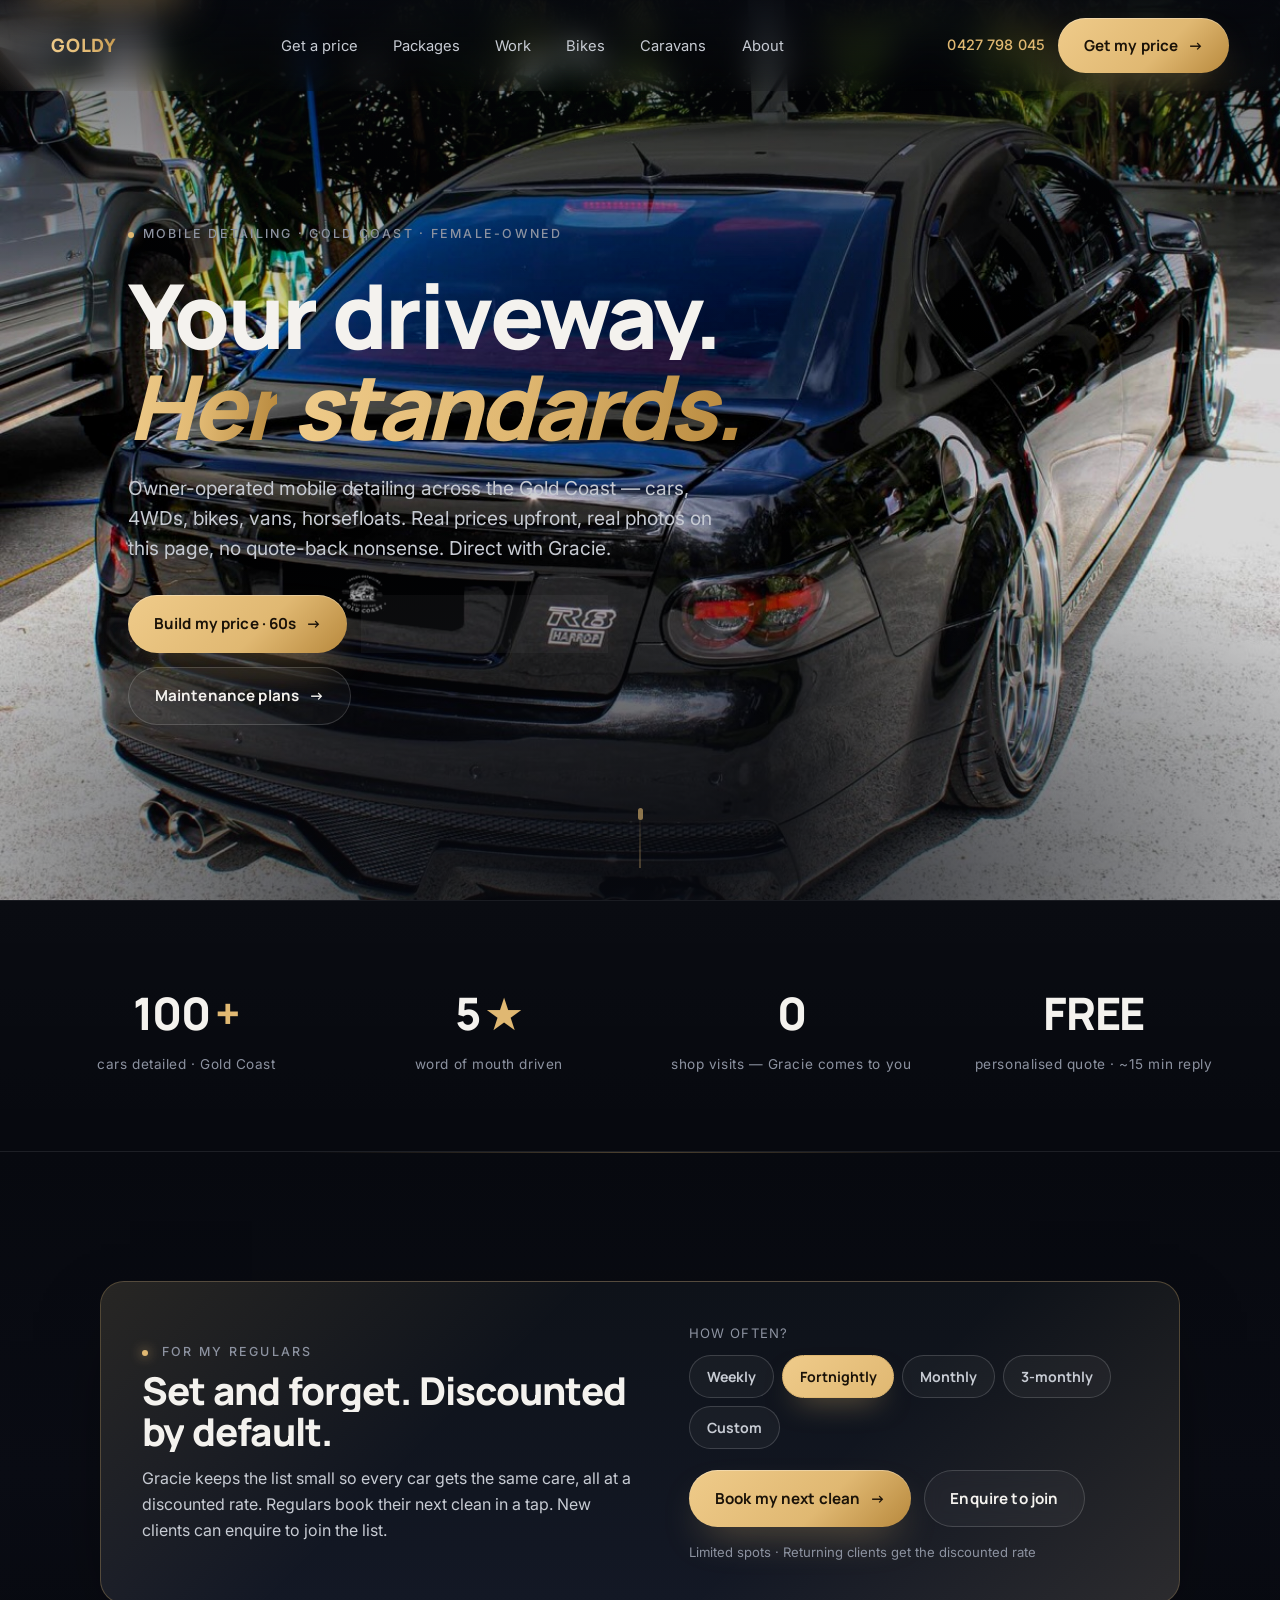
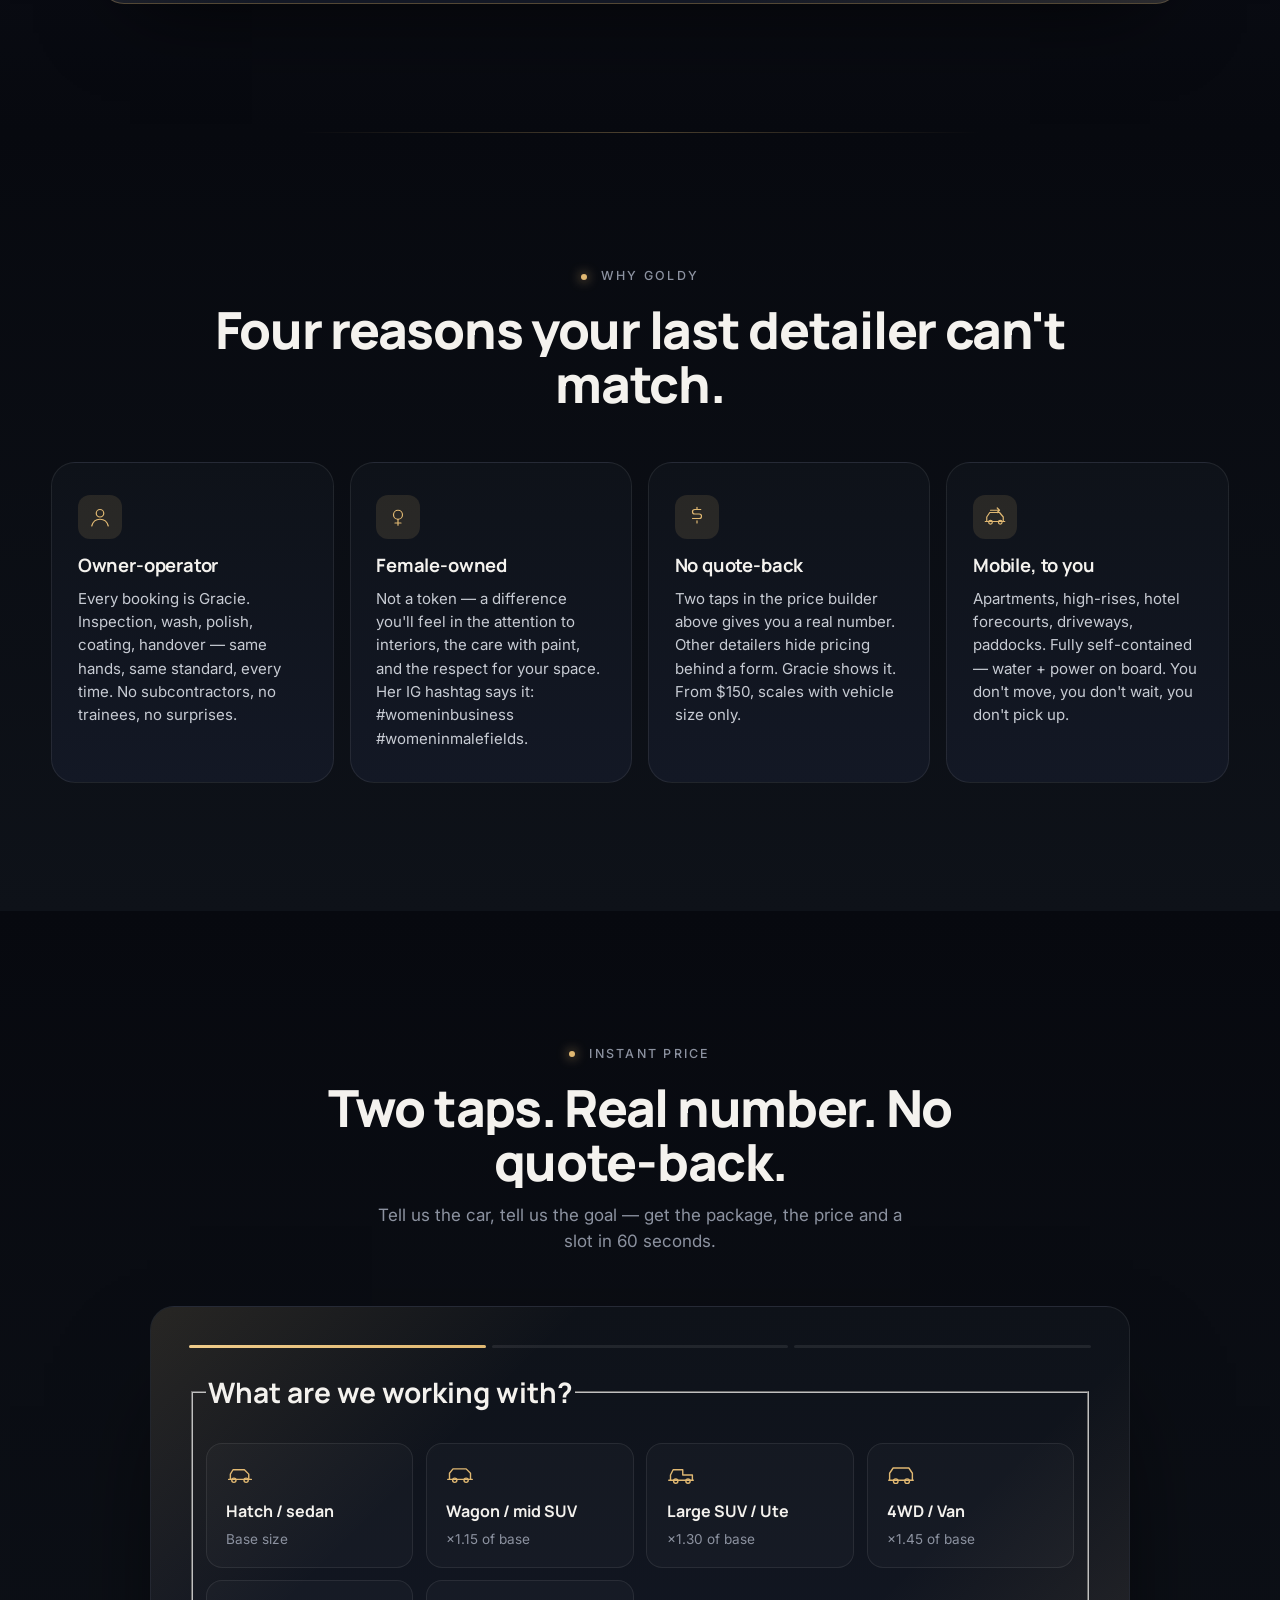
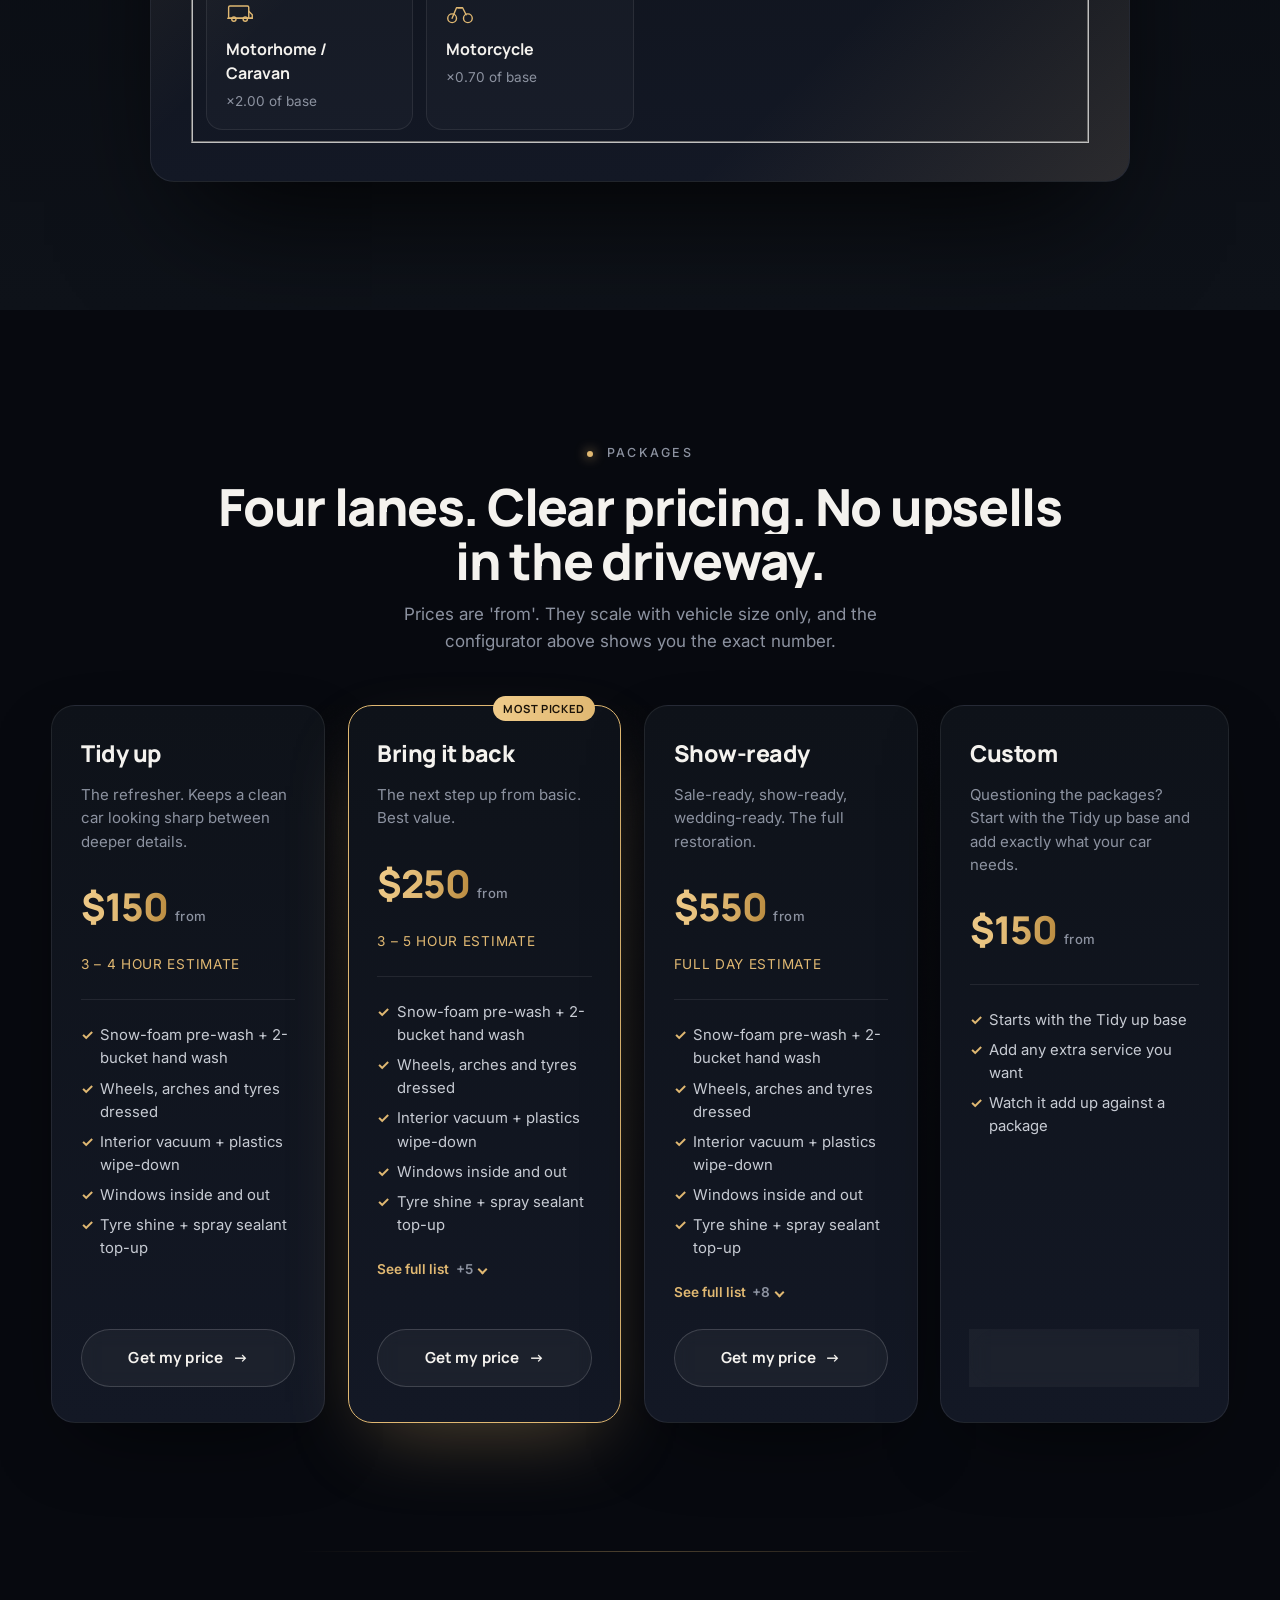
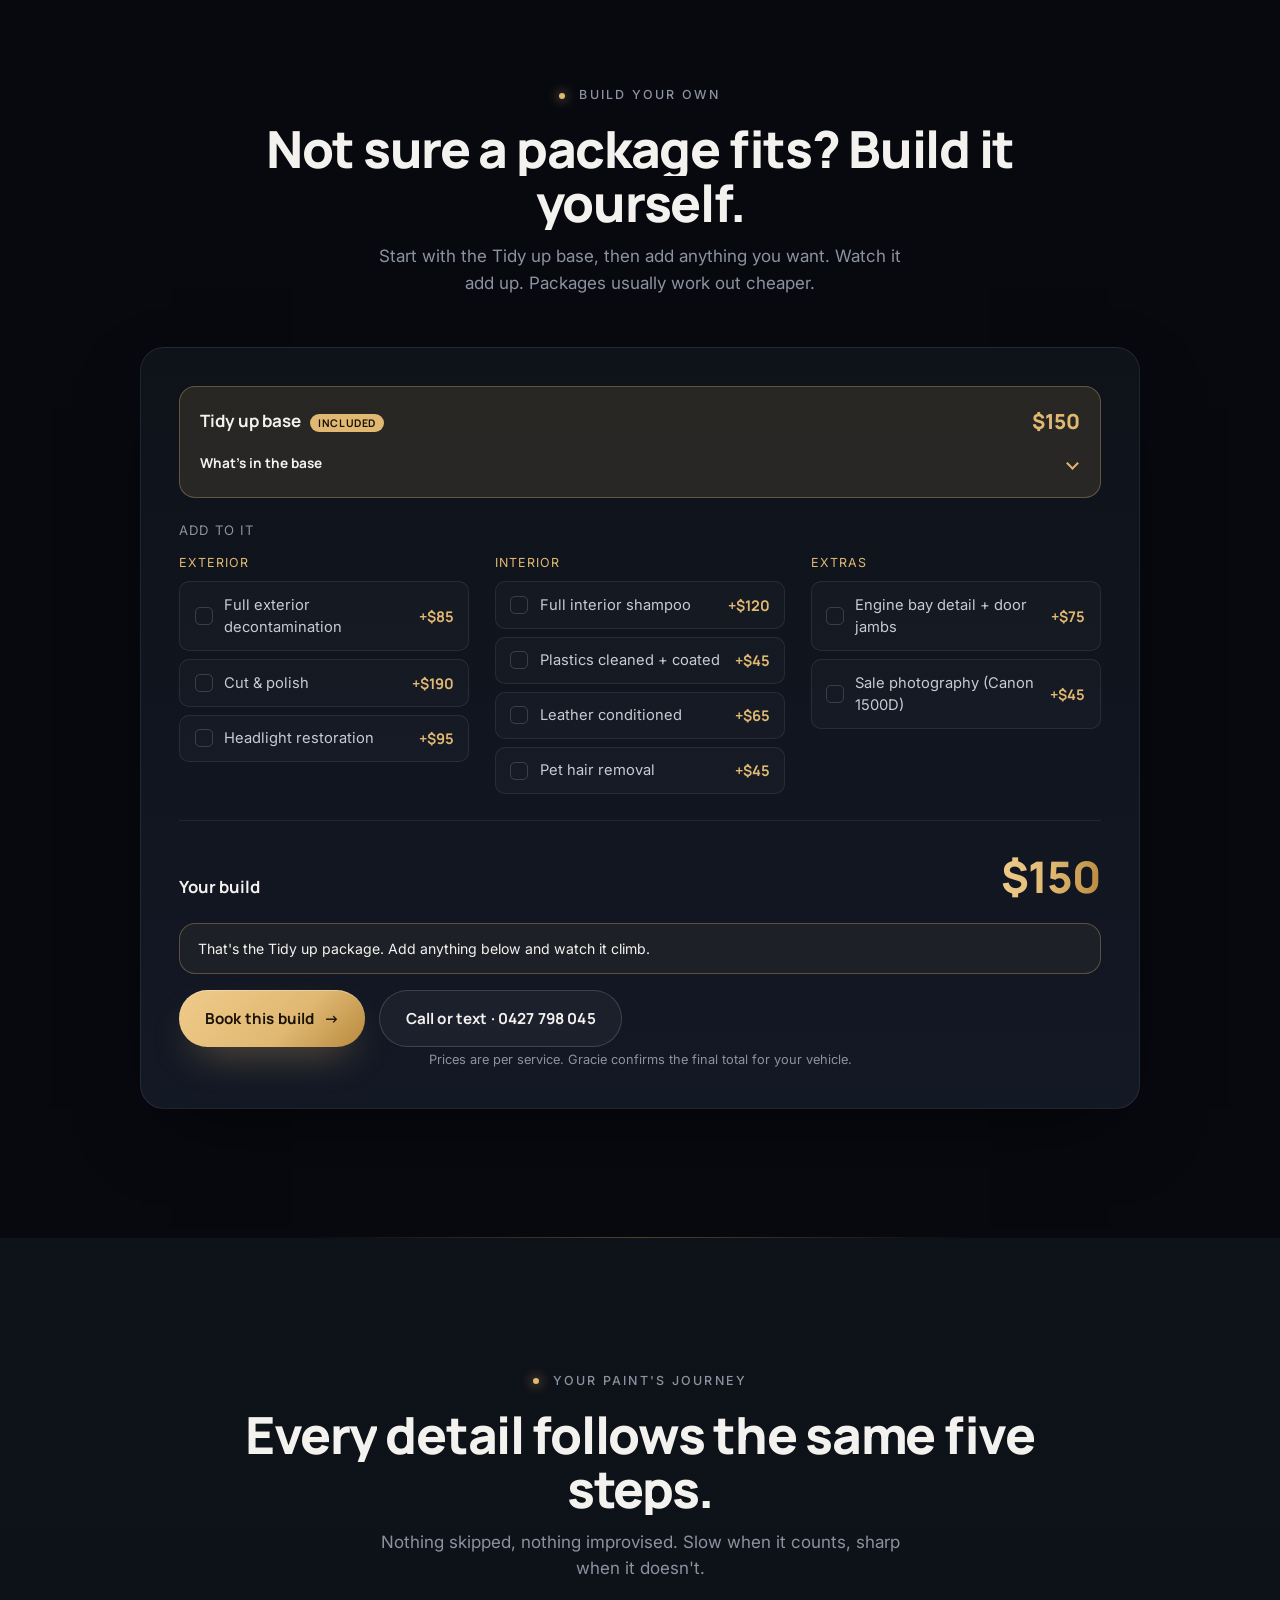
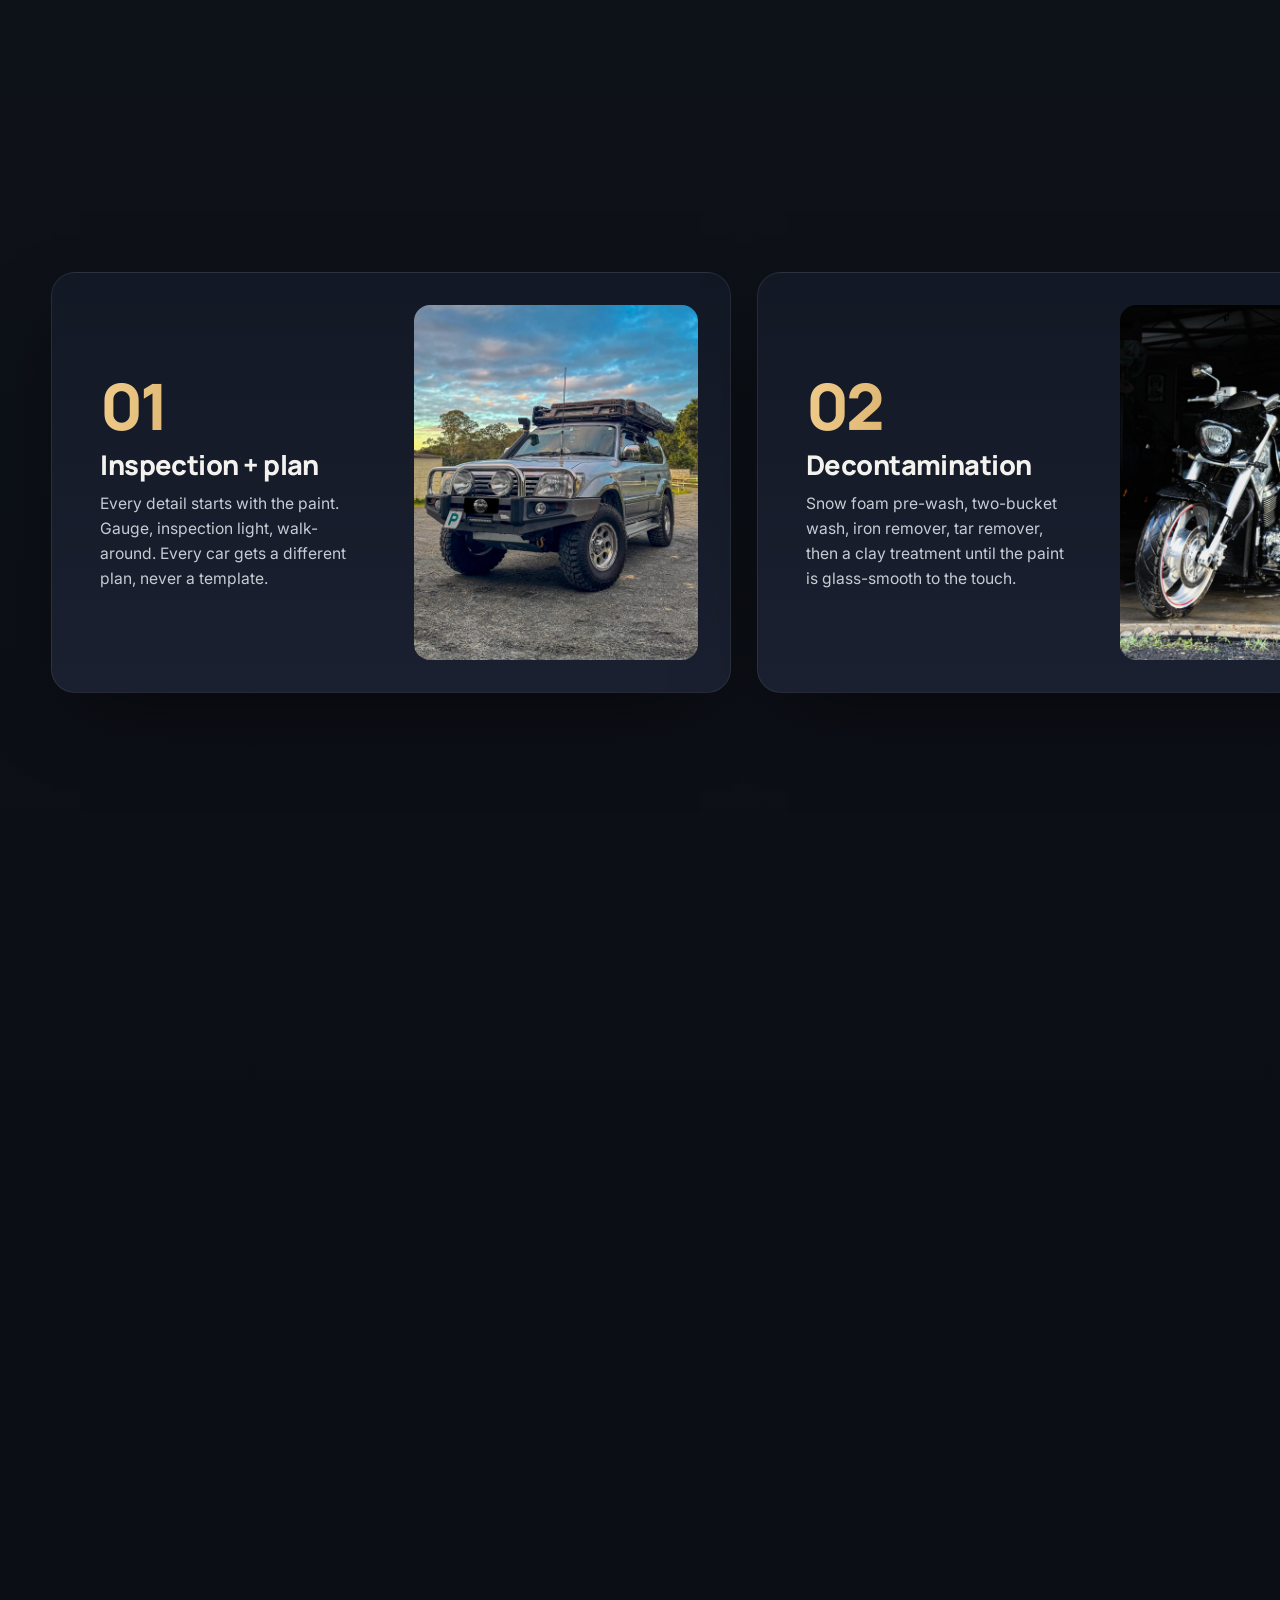
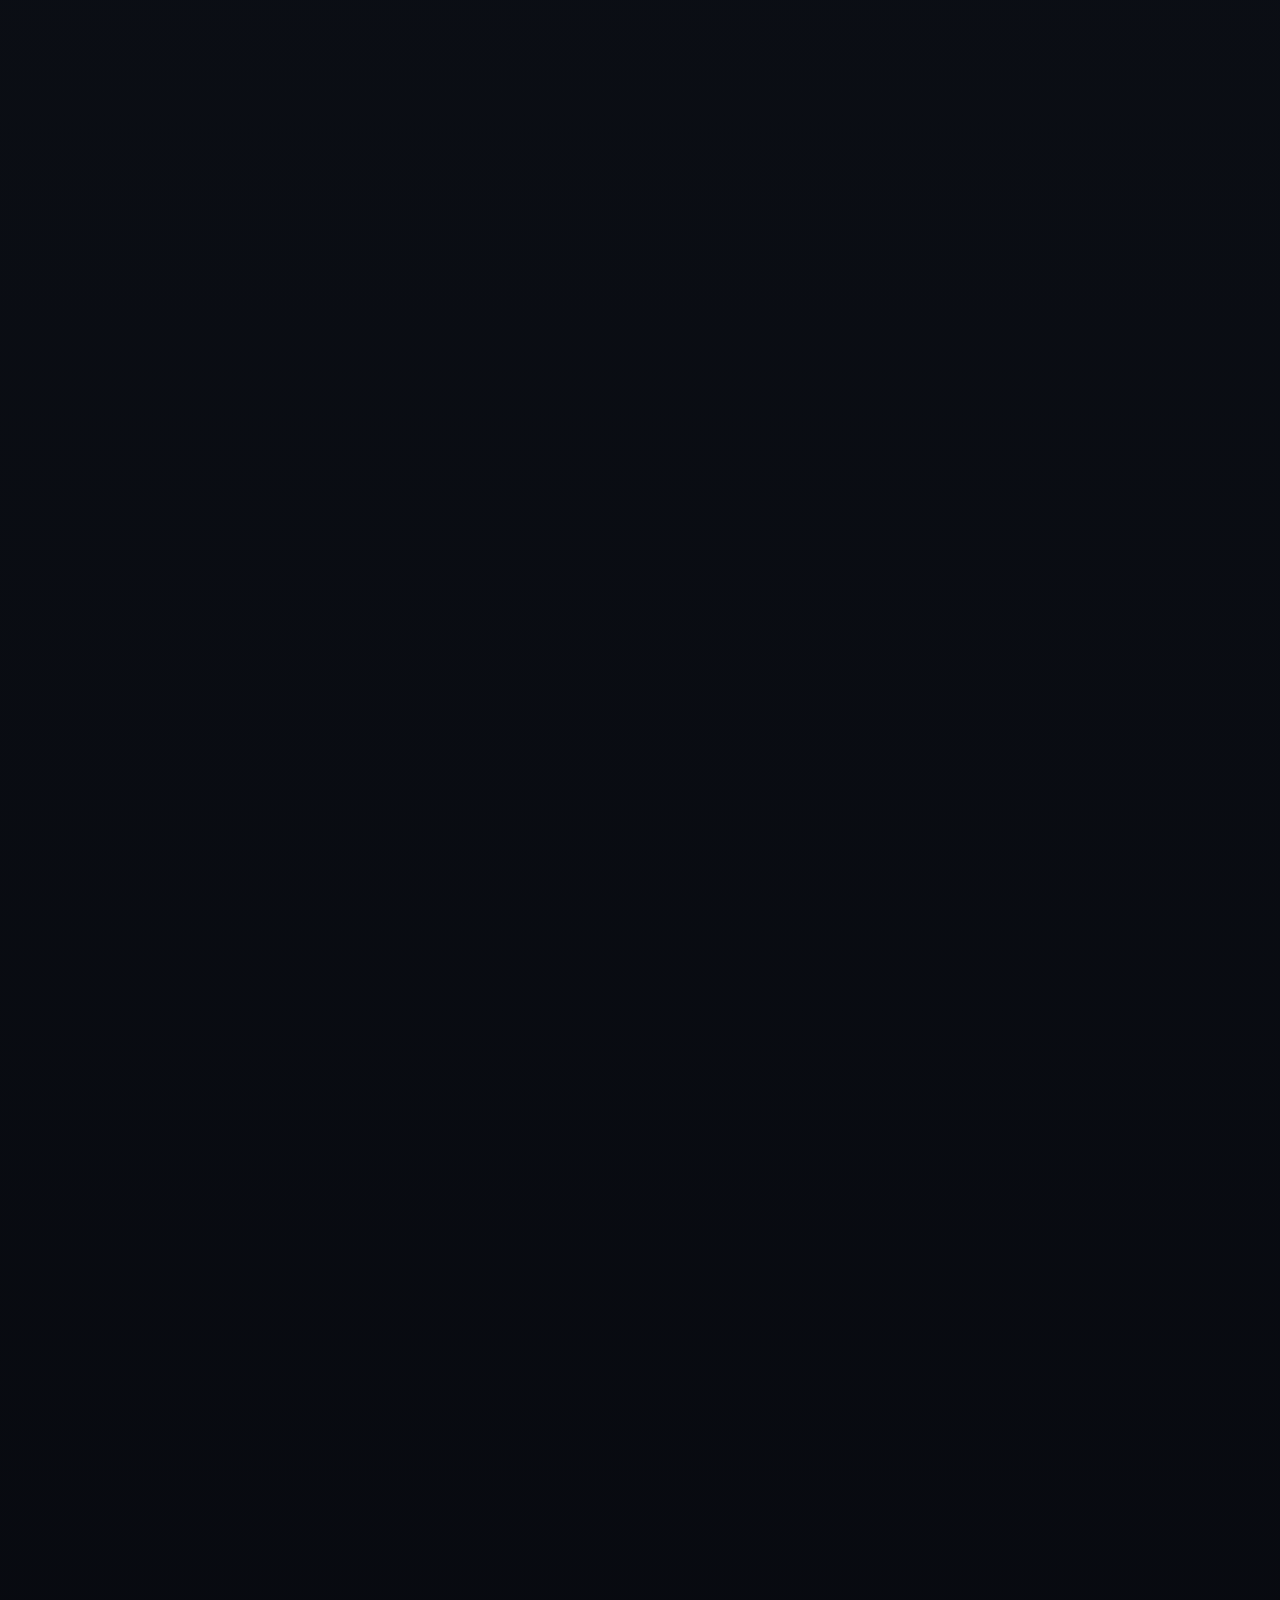
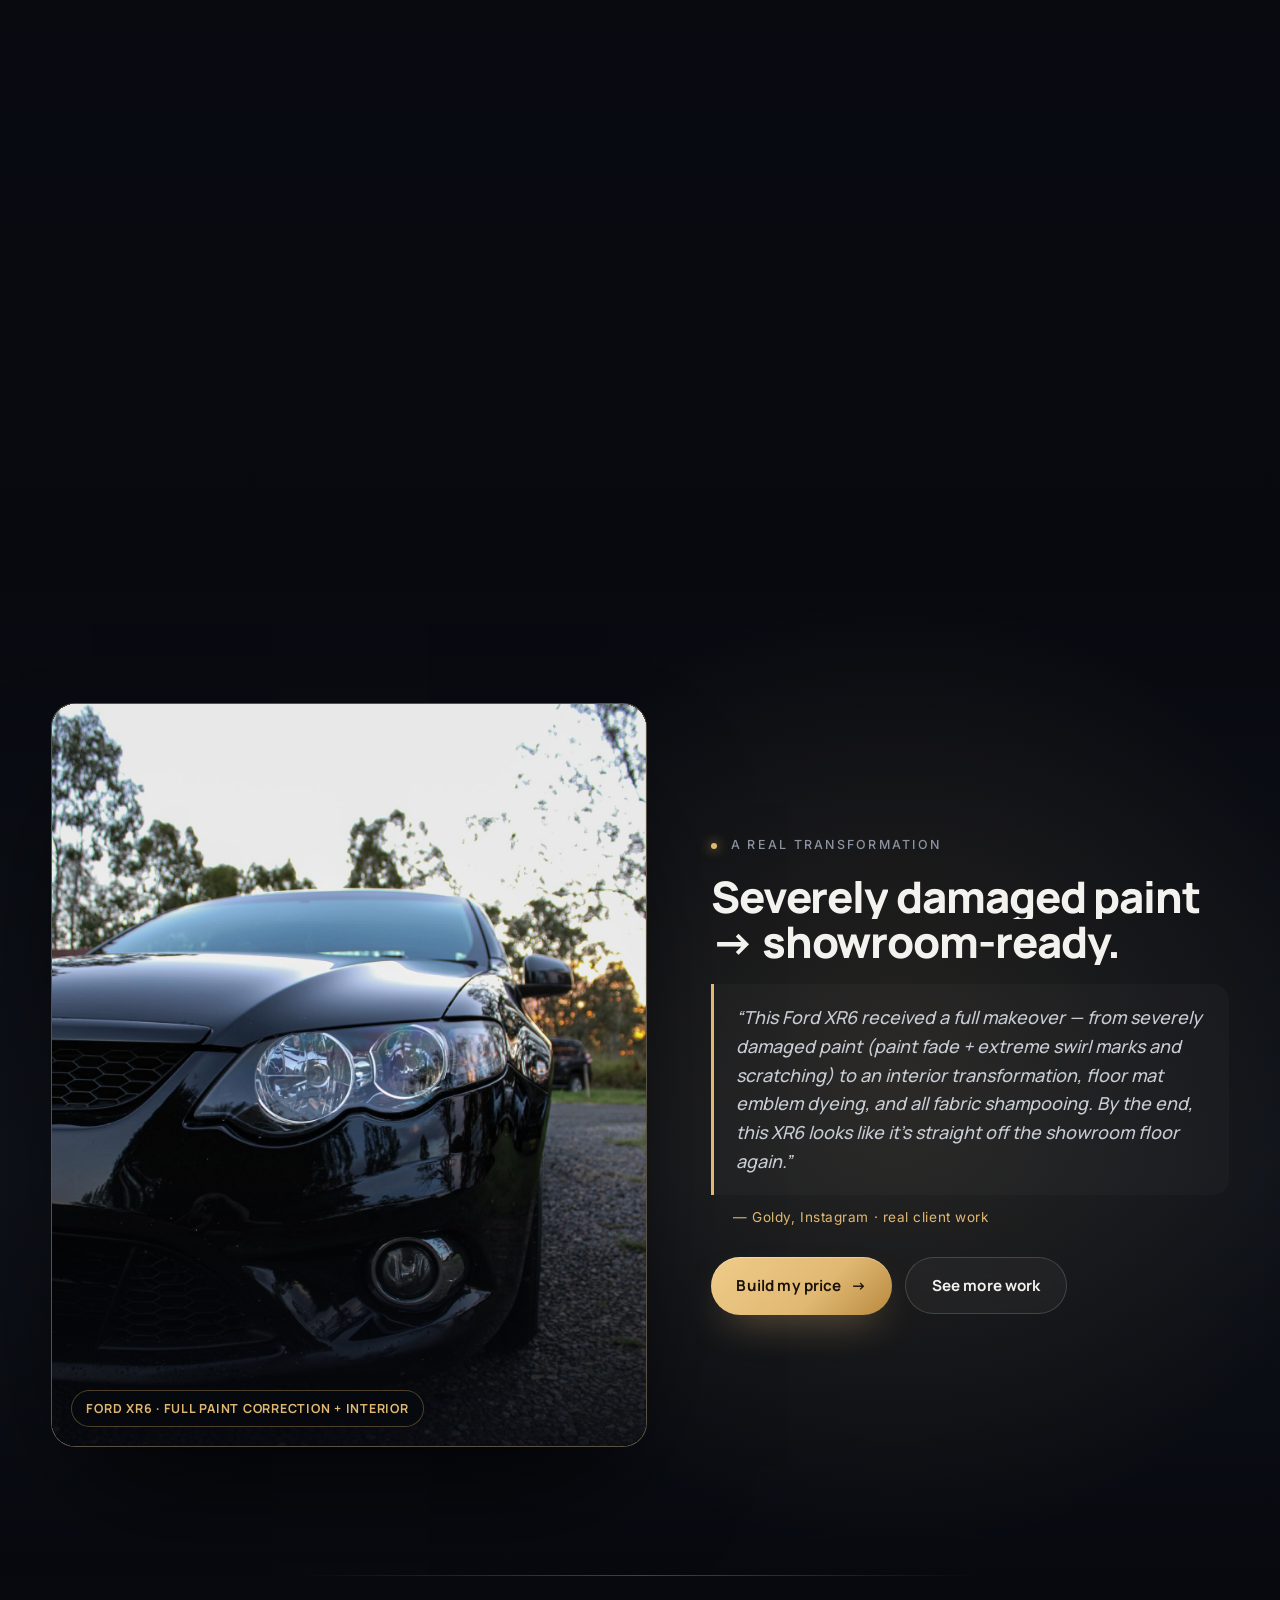
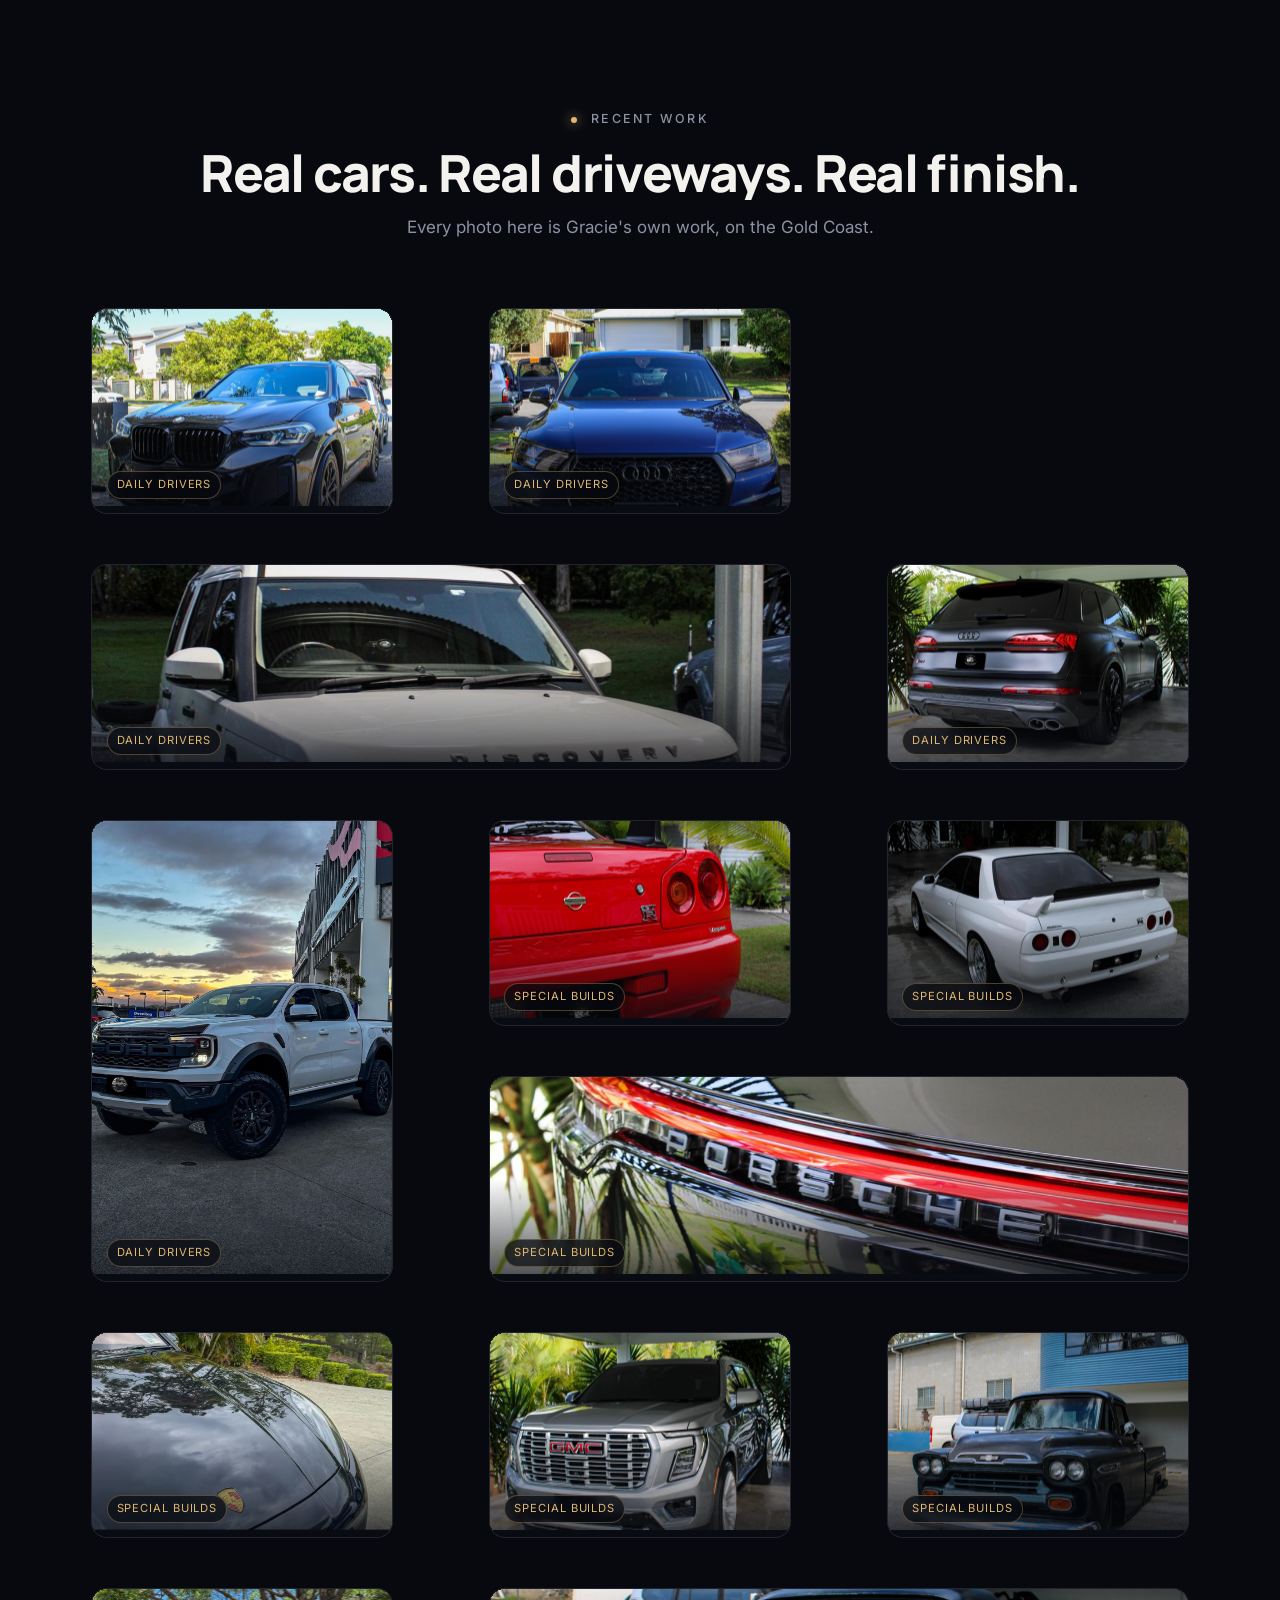
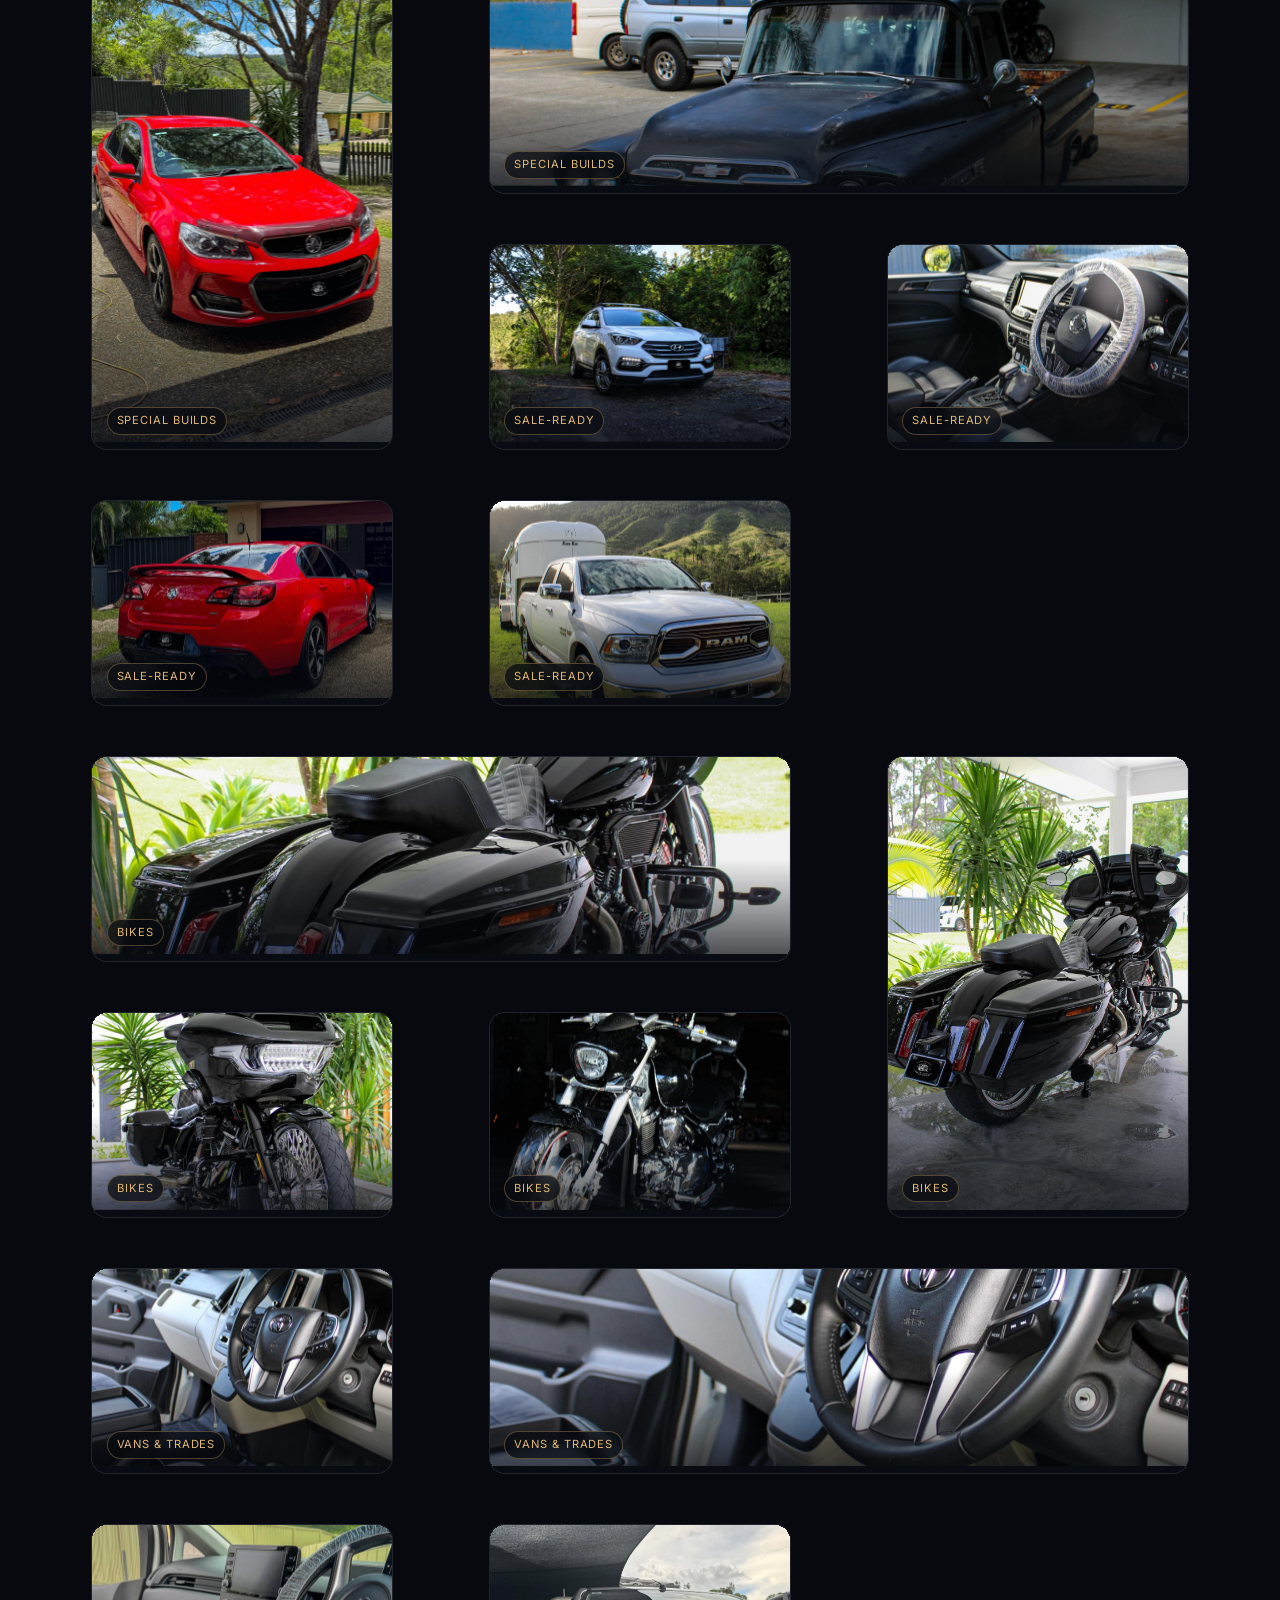
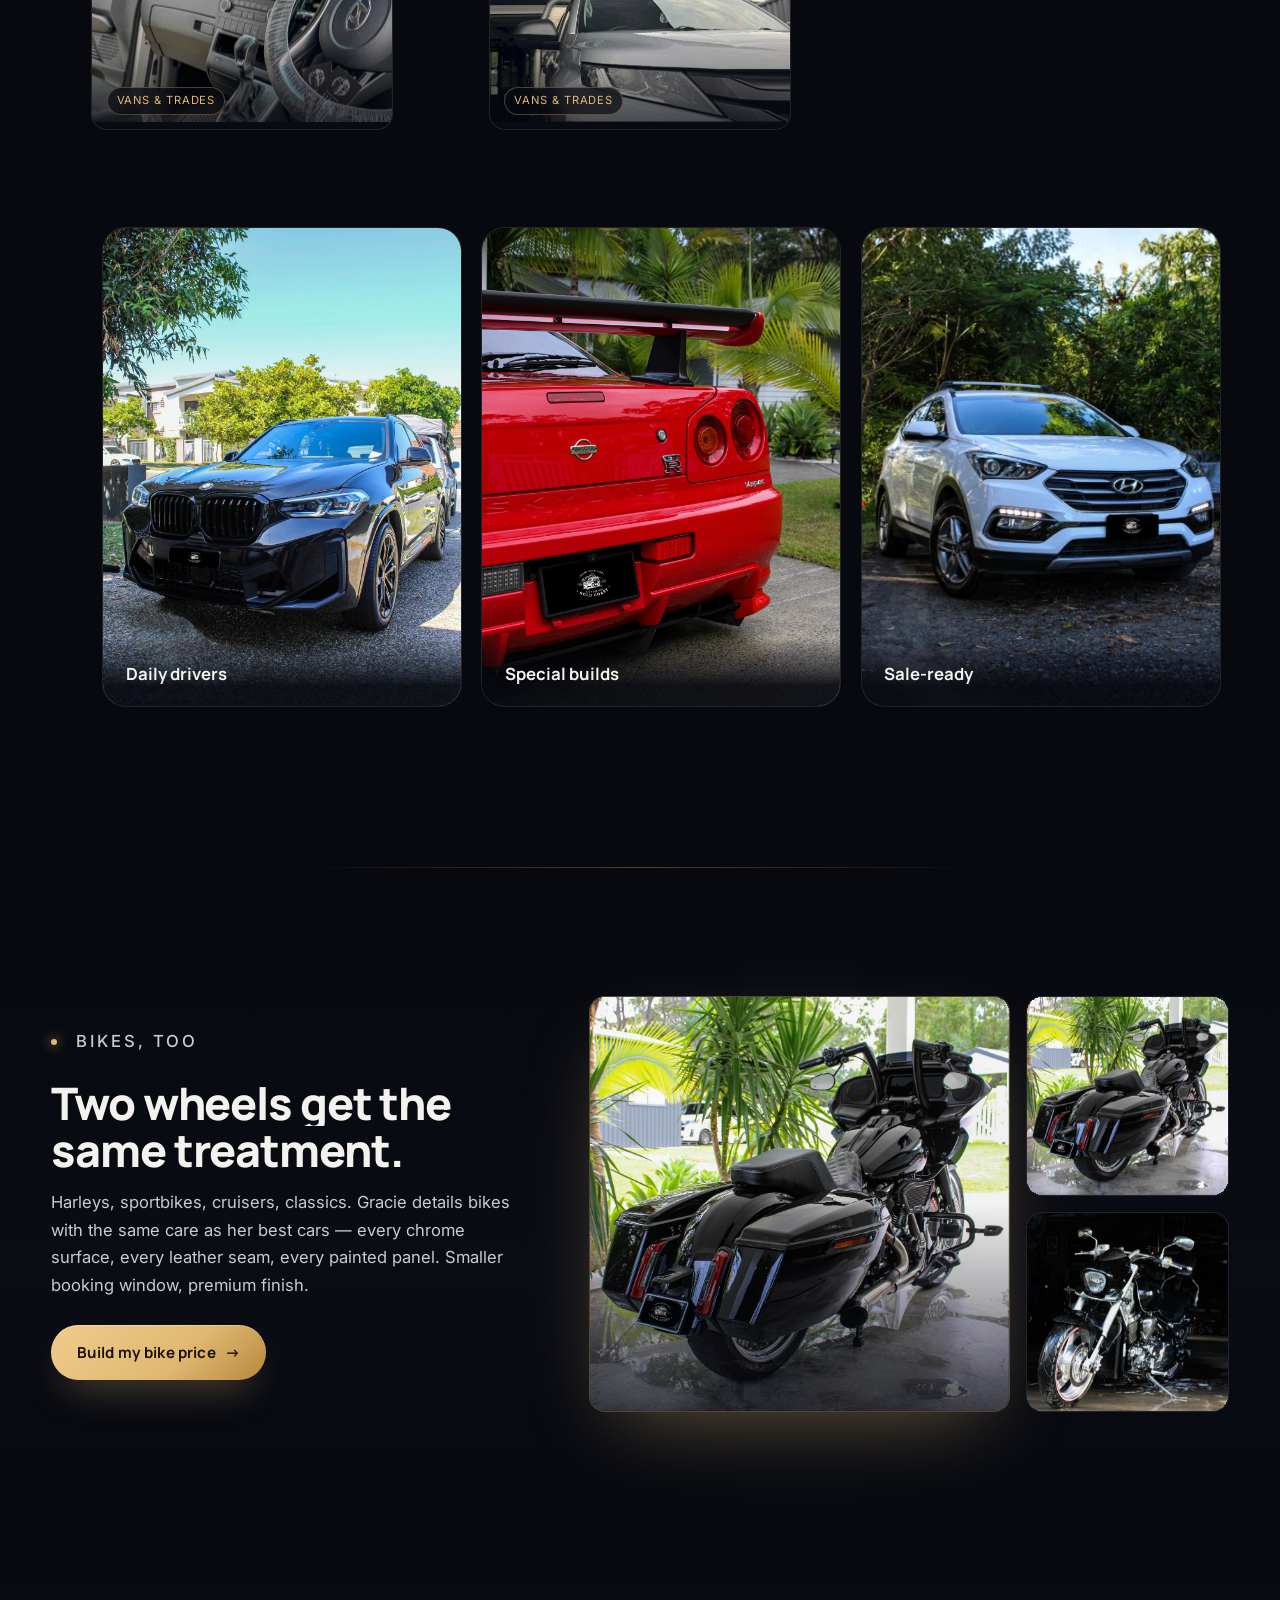
==== commit 920b27c2: "Add custom domain goldycardetailing.com.au CNAME file points GitHub Pages at goldycardetailing.com.a" ====
--- a/index.html
+++ b/index.html
@@ -7,14 +7,14 @@
 
   <title>Goldy Car Detailing — Mobile Car Detailing Gold Coast</title>
   <meta name="description" content="Hand-finished mobile car detailing across the Gold Coast. Booked direct with Gracie. Tidy up, Bring it back and Show-ready packages from $150.">
-  <link rel="canonical" href="https://fiqwy.github.io/goldy-car-detailing/">
+  <link rel="canonical" href="https://goldycardetailing.com.au/">
 
   <!-- Open Graph / Twitter -->
   <meta property="og:title" content="Goldy Car Detailing — Mobile Car Detailing Gold Coast">
   <meta property="og:description" content="Showroom finish, at your driveway. Hand-finished mobile detailing — direct with Gracie.">
   <meta property="og:type" content="website">
-  <meta property="og:url" content="https://fiqwy.github.io/goldy-car-detailing/">
-  <meta property="og:image" content="https://fiqwy.github.io/goldy-car-detailing/assets/og/og-image.jpg">
+  <meta property="og:url" content="https://goldycardetailing.com.au/">
+  <meta property="og:image" content="https://goldycardetailing.com.au/assets/og/og-image.jpg">
   <meta name="twitter:card" content="summary_large_image">
 
   <!-- Fonts -->
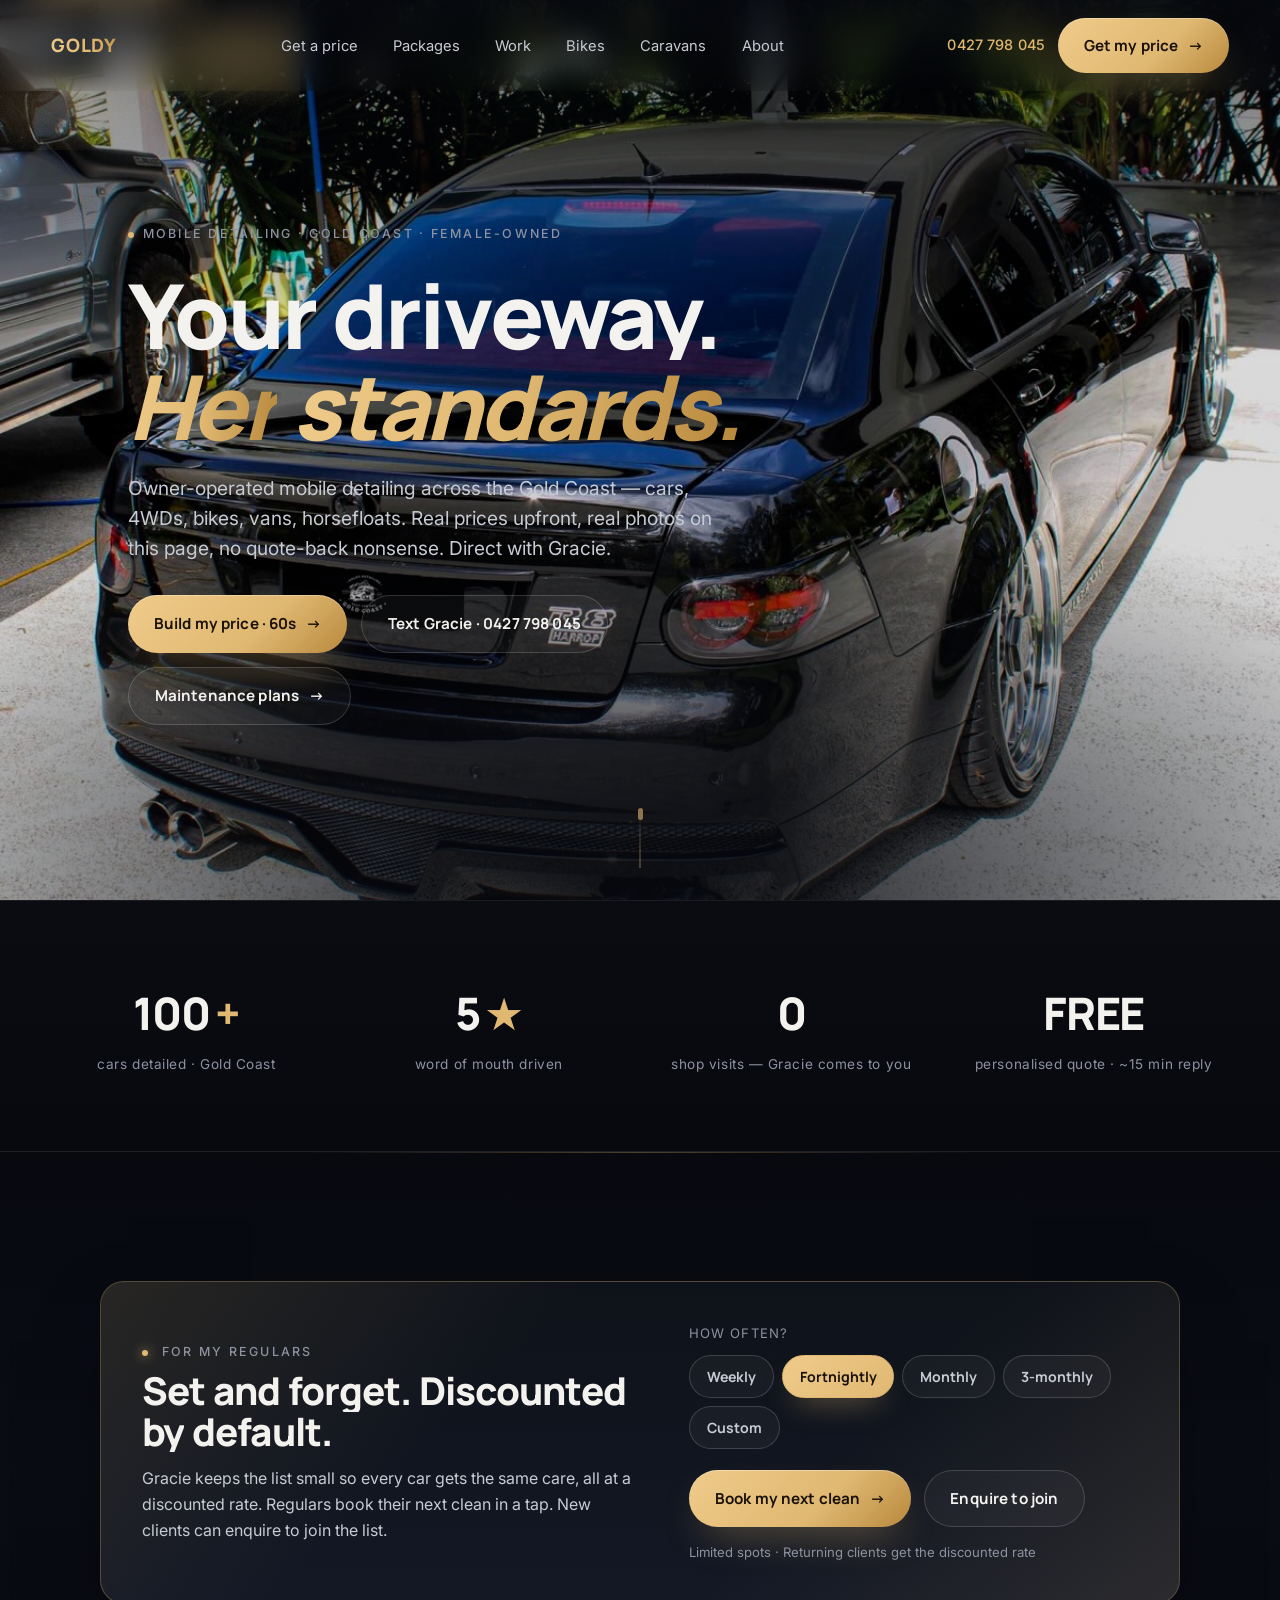
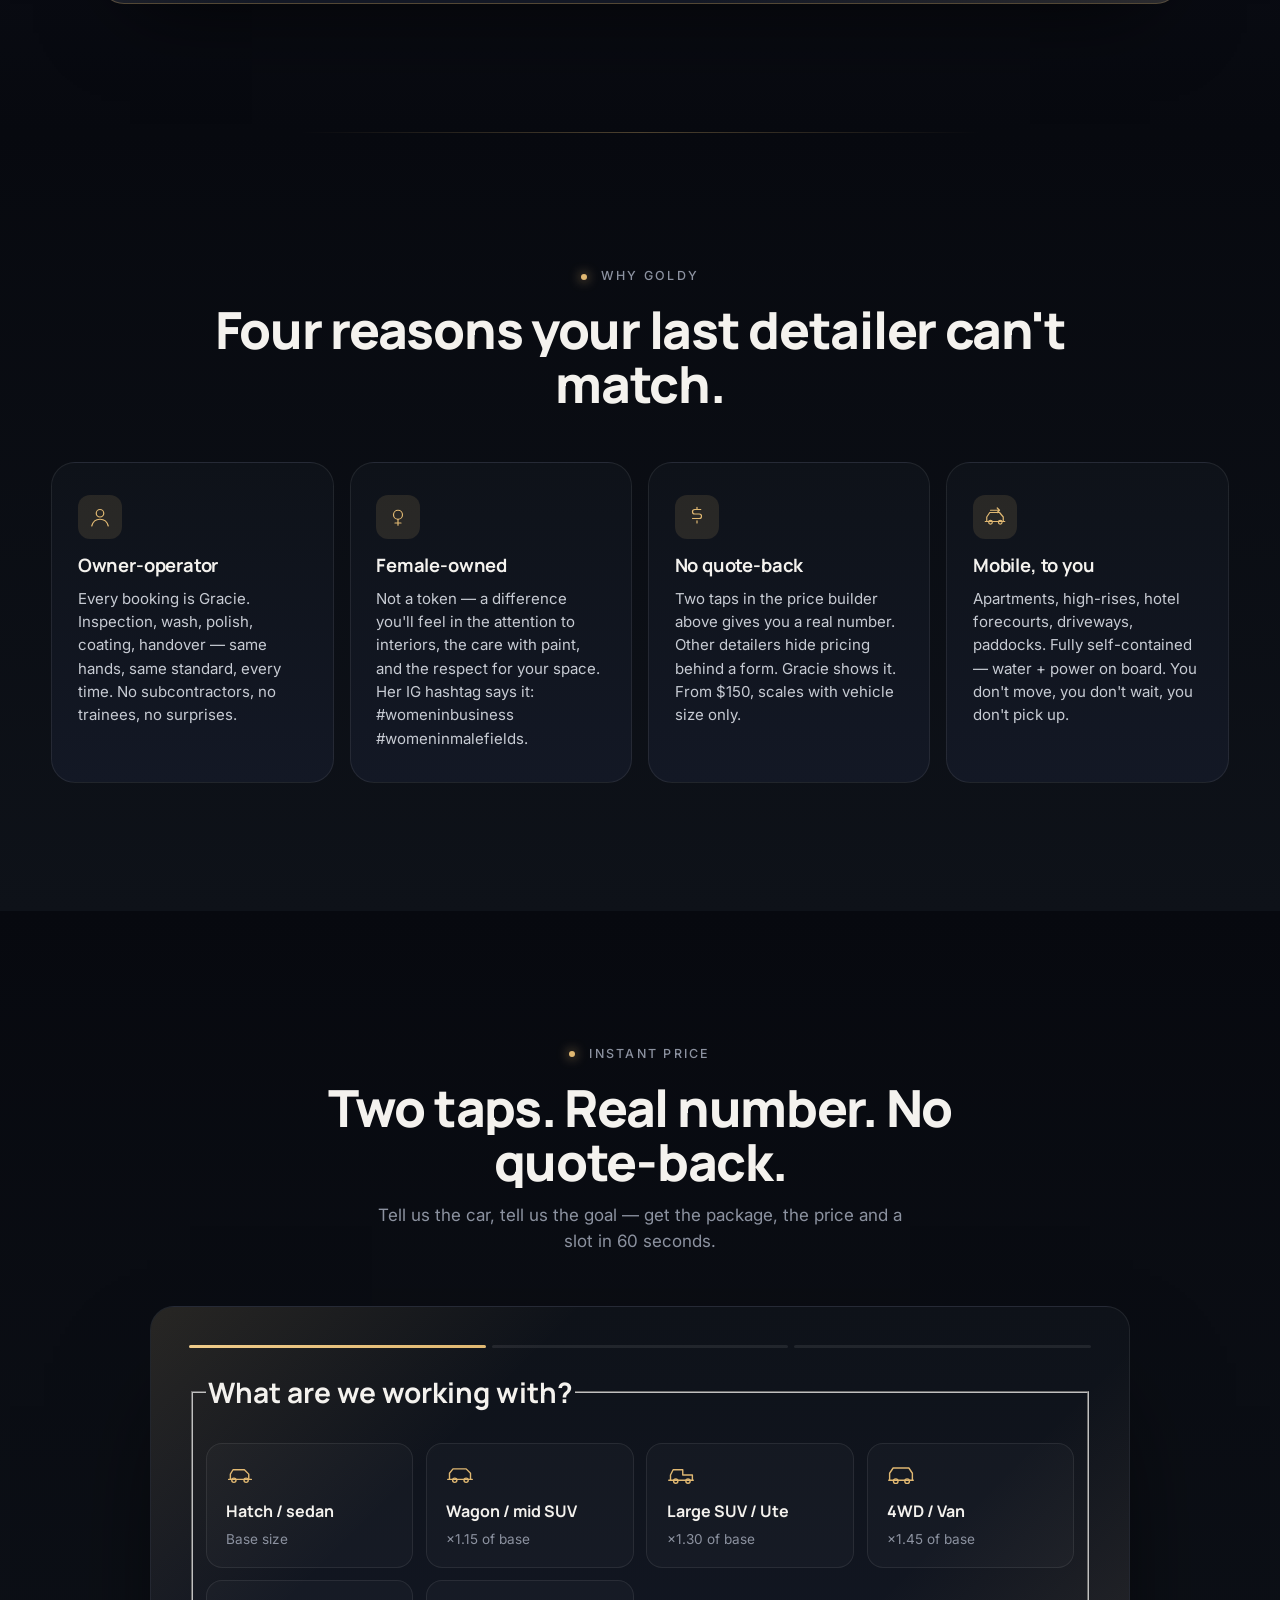
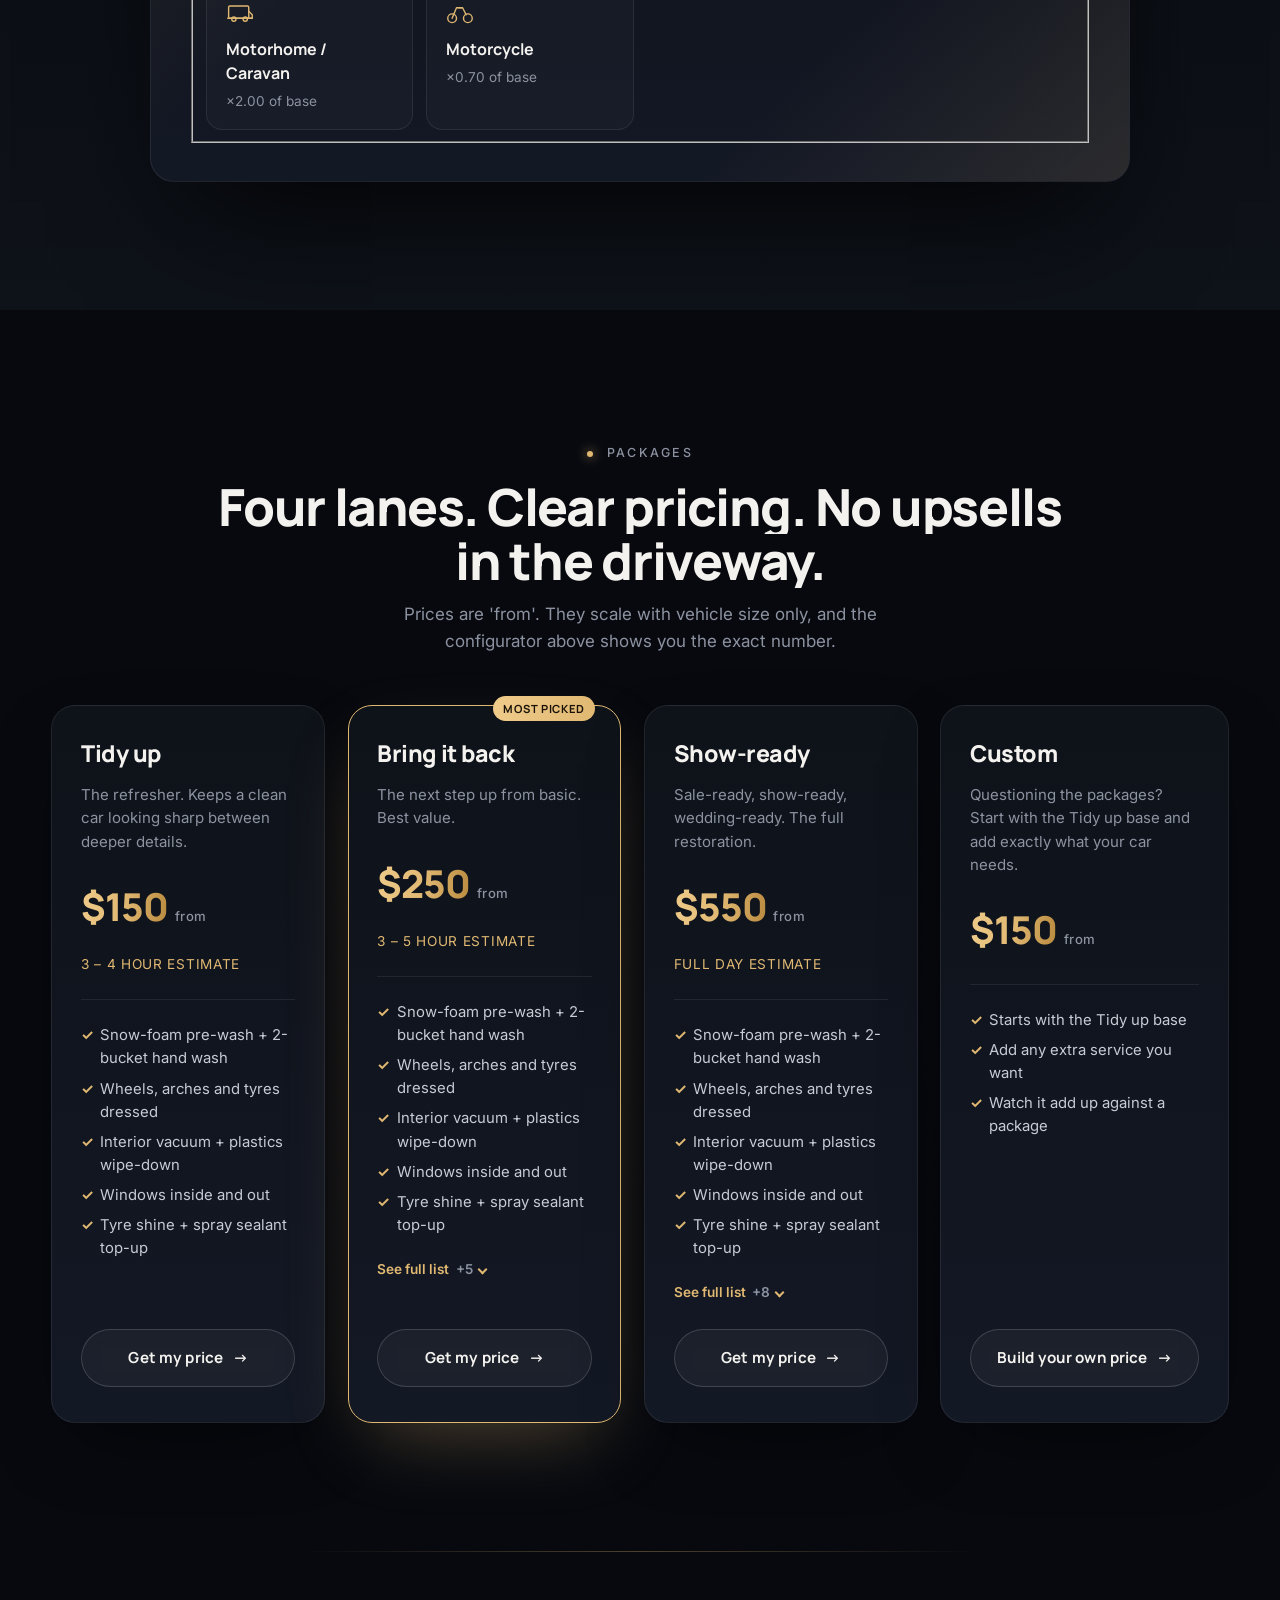
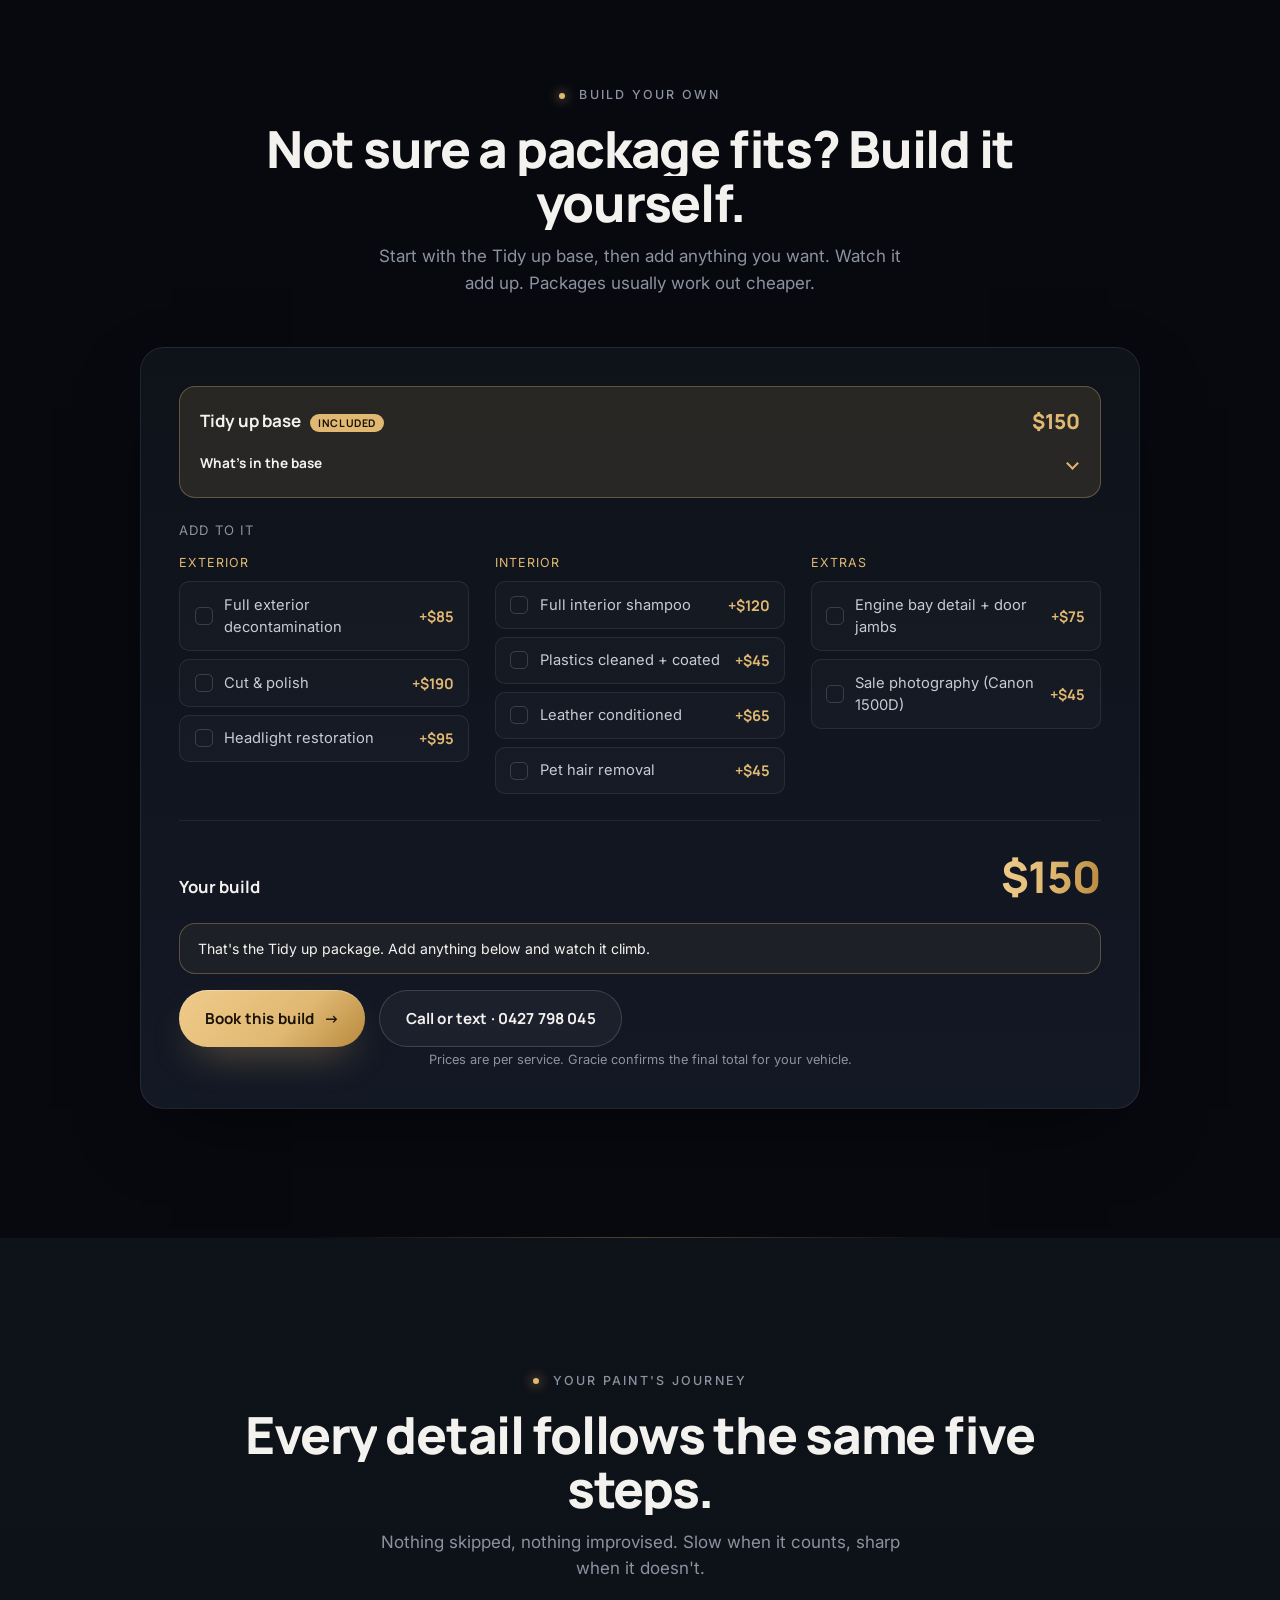
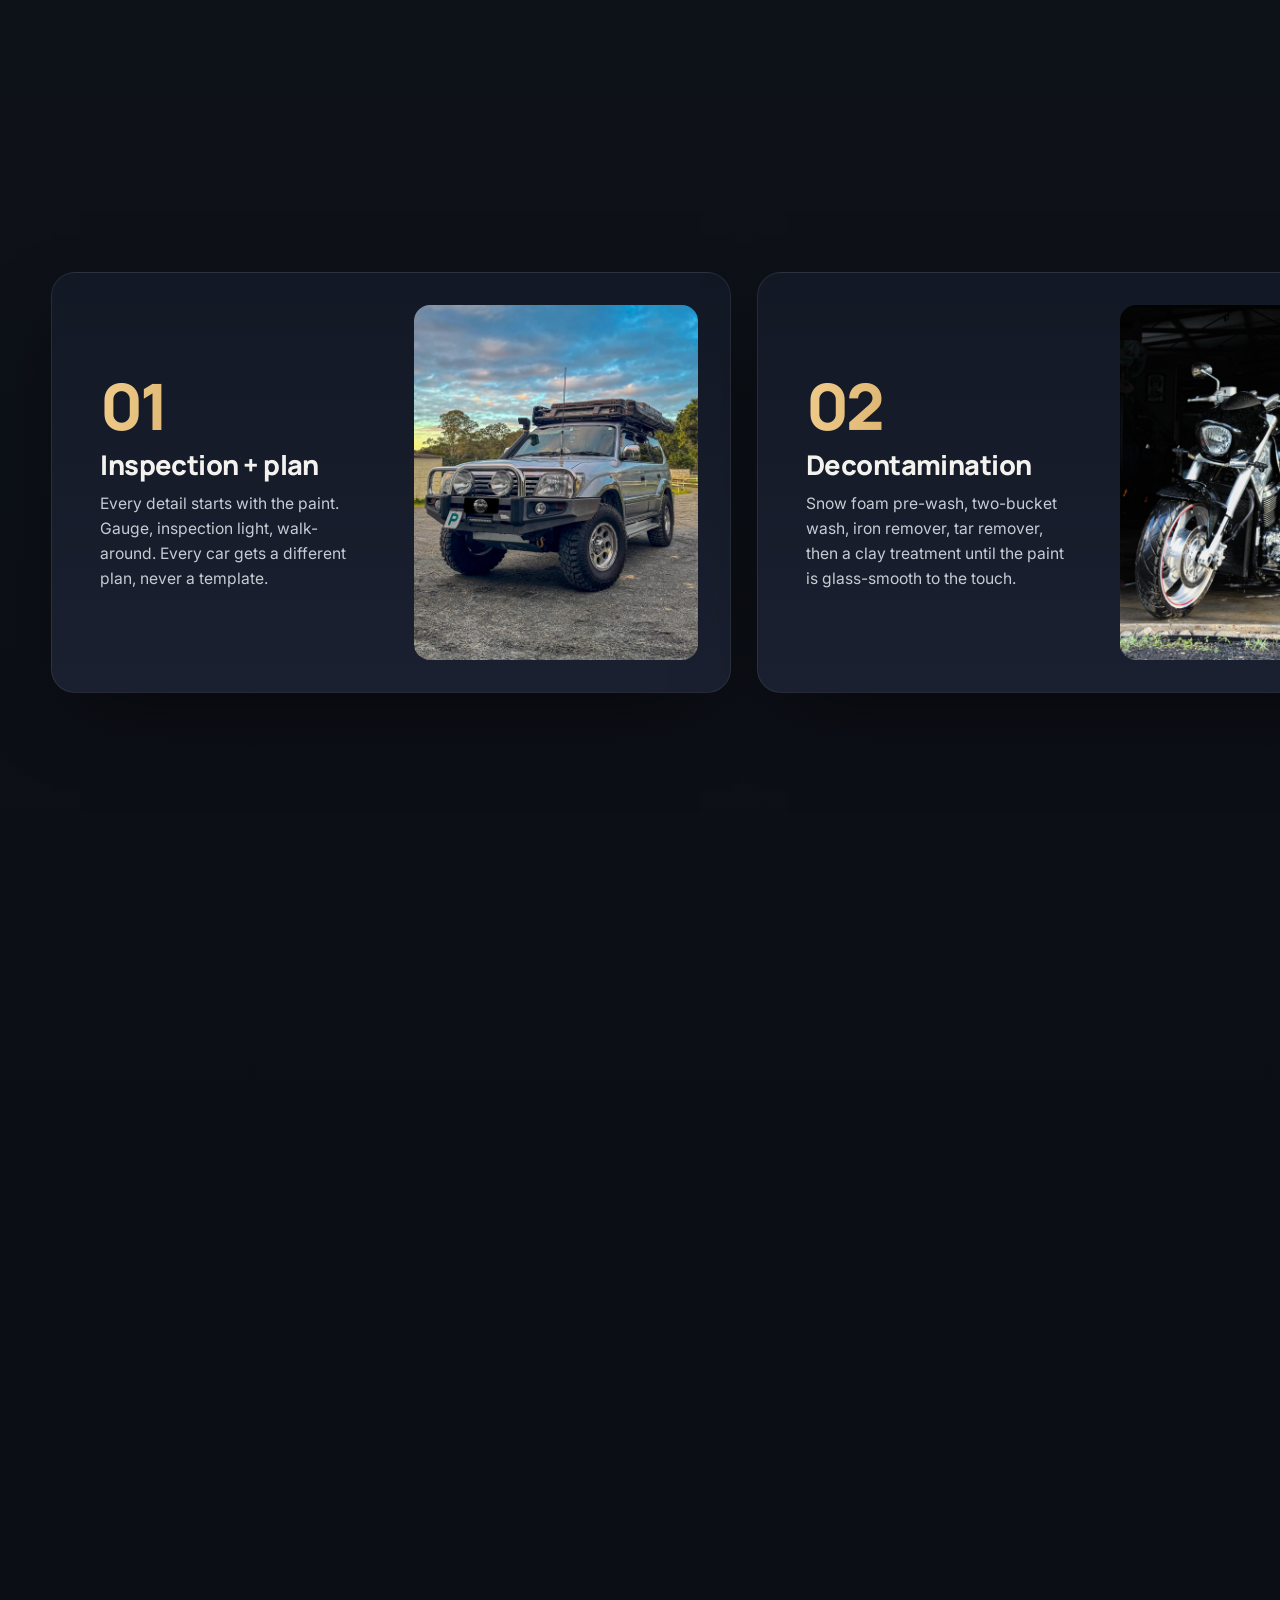
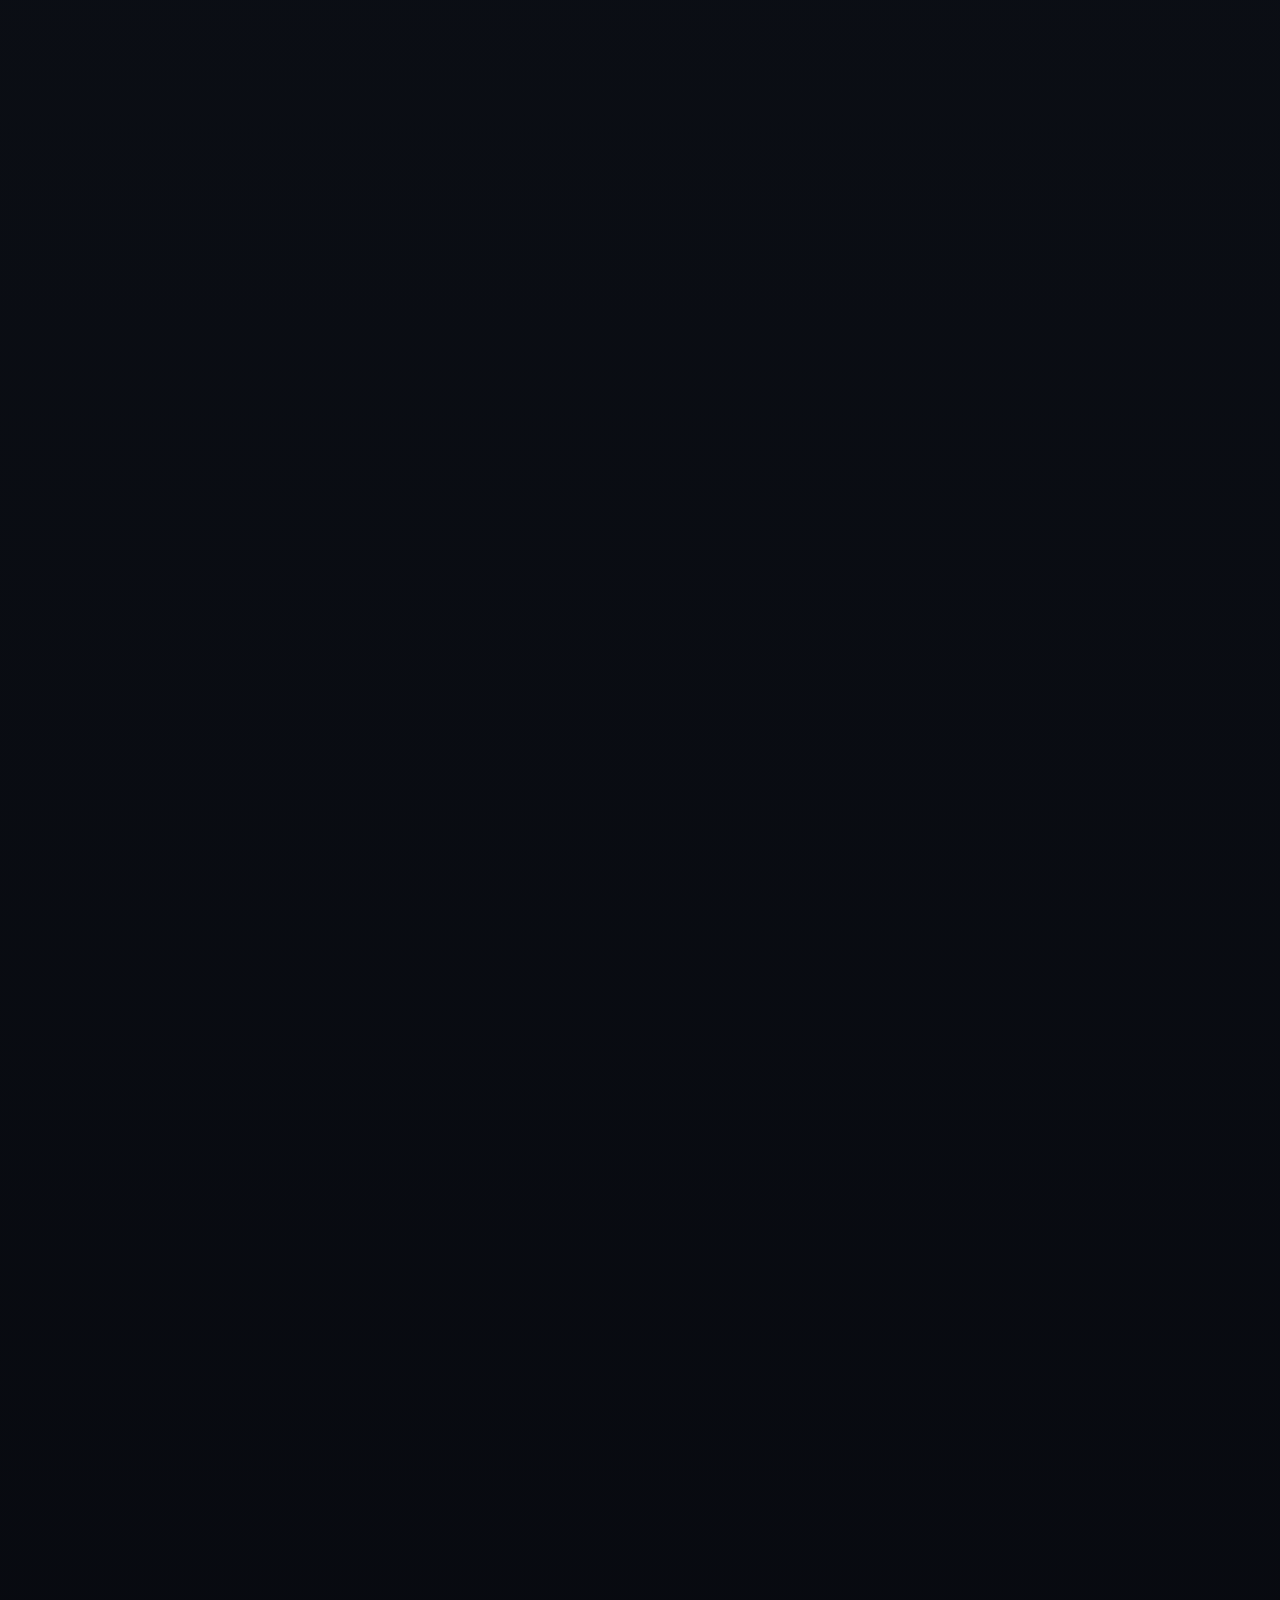
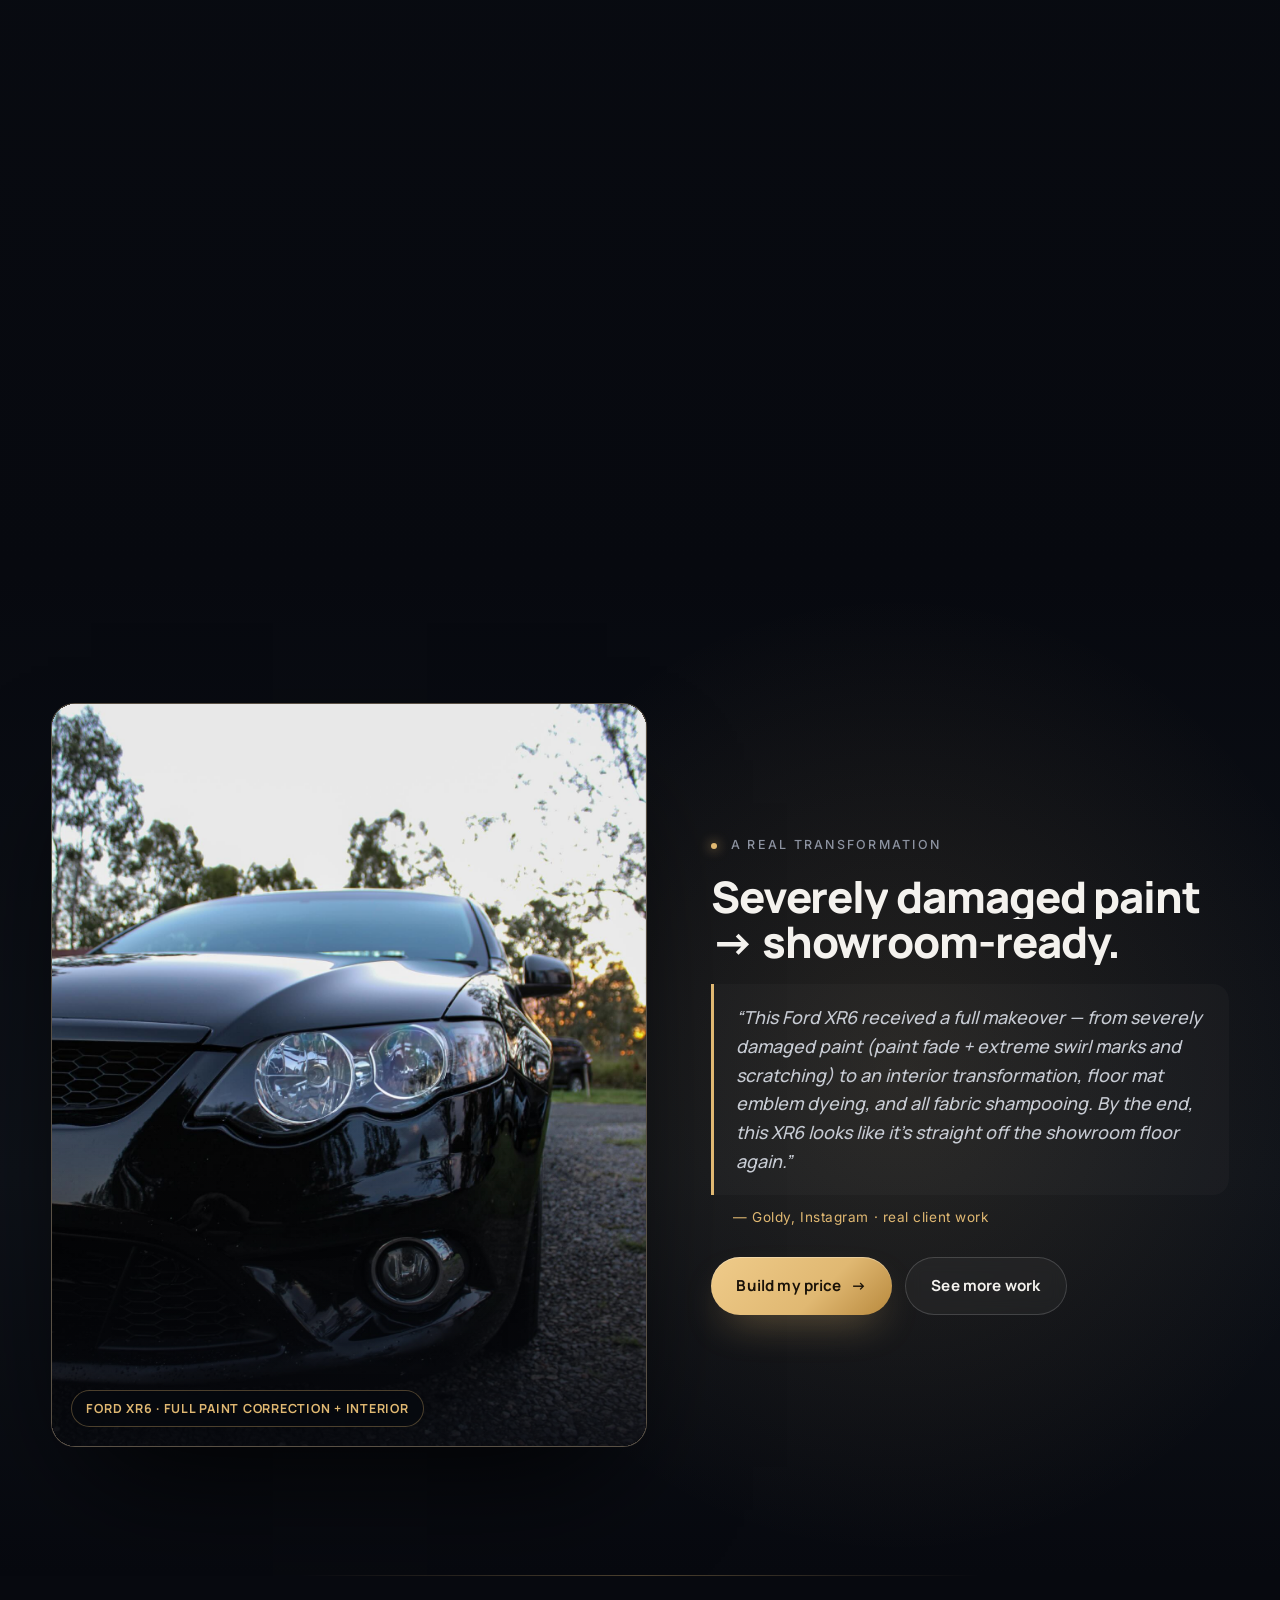
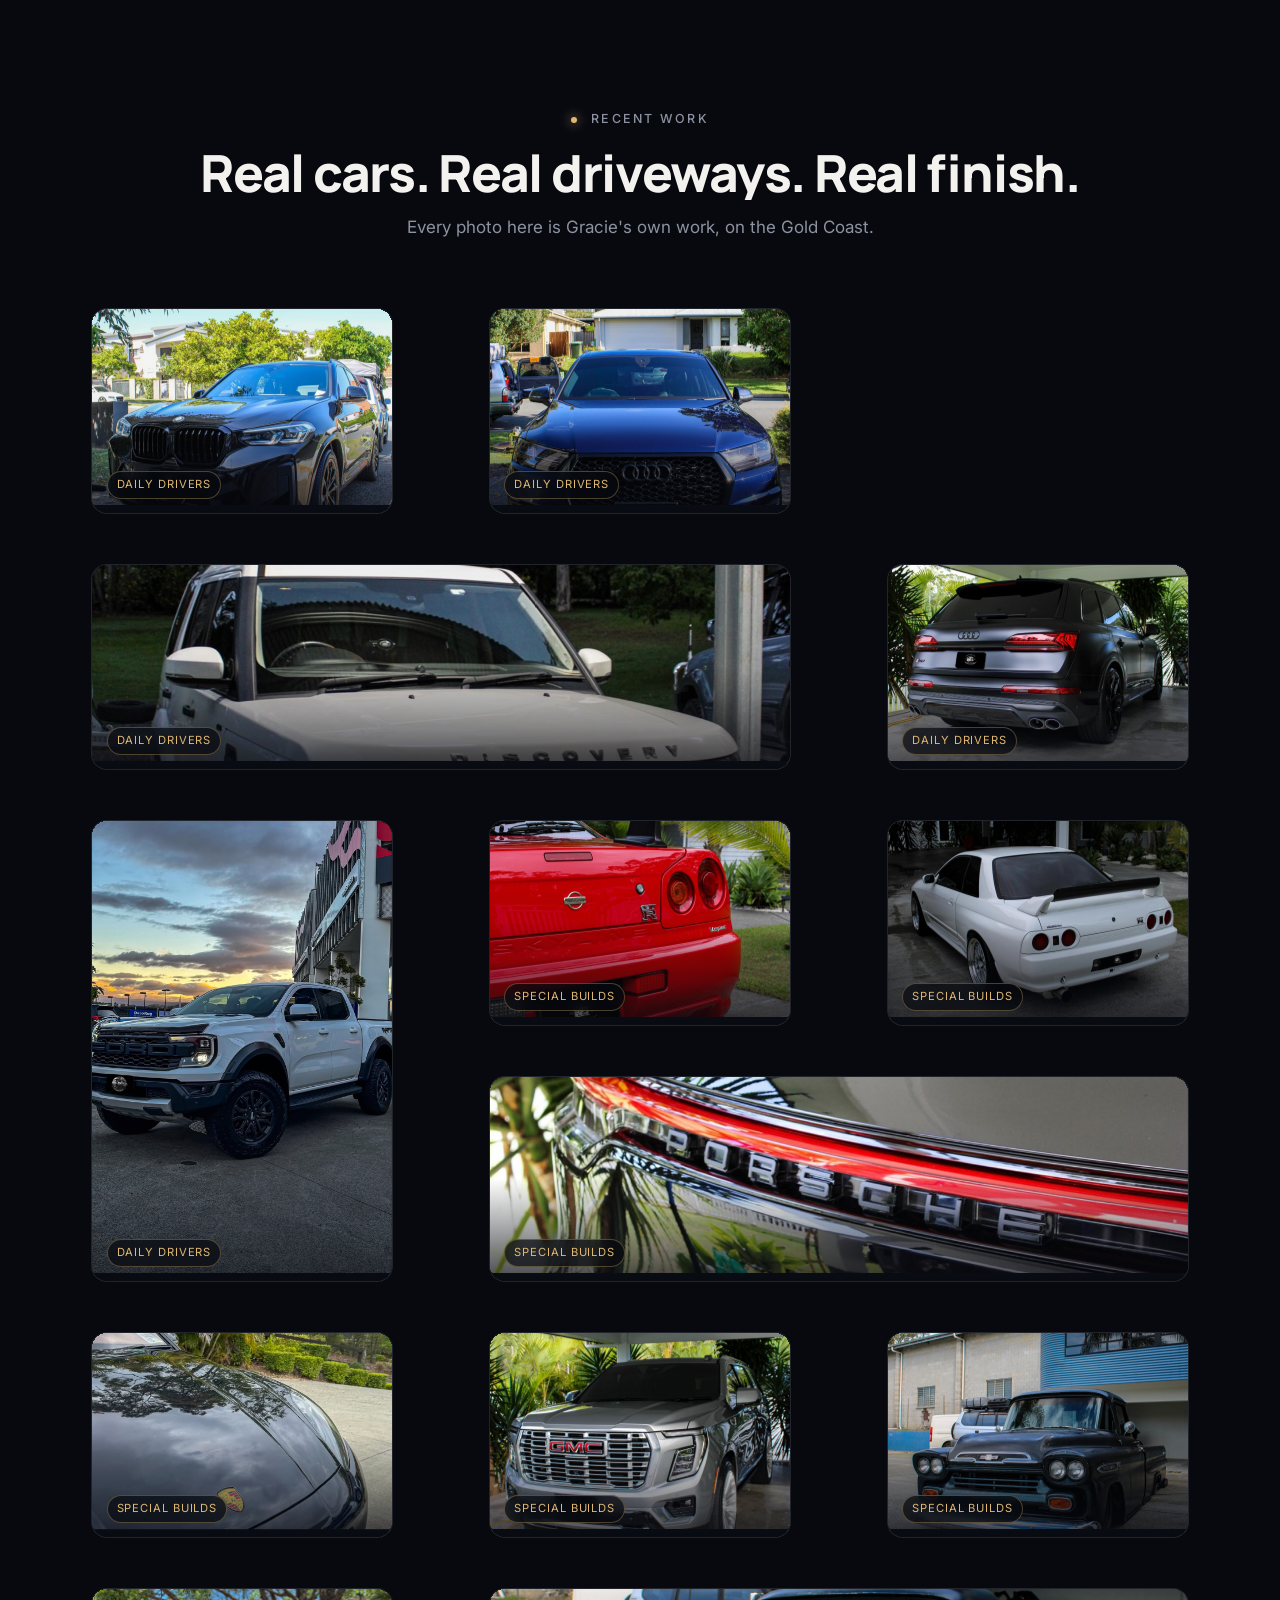
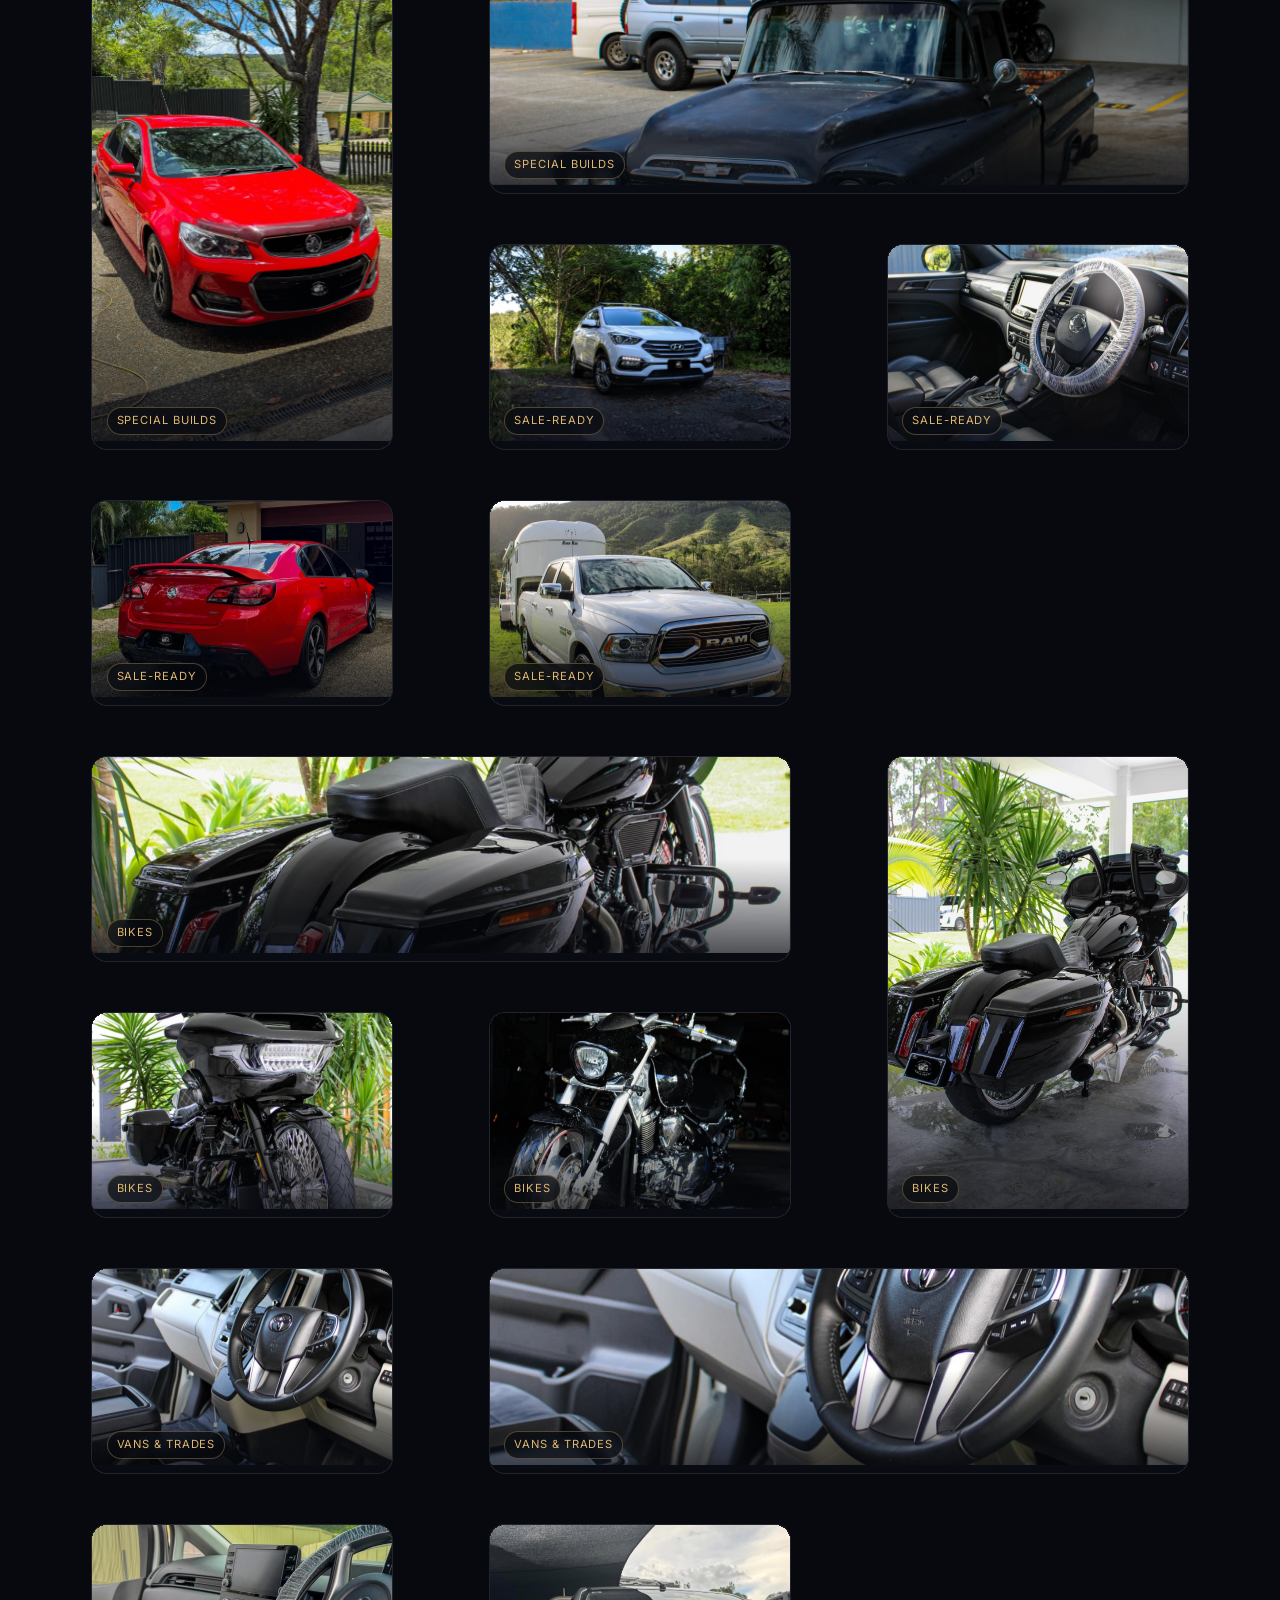
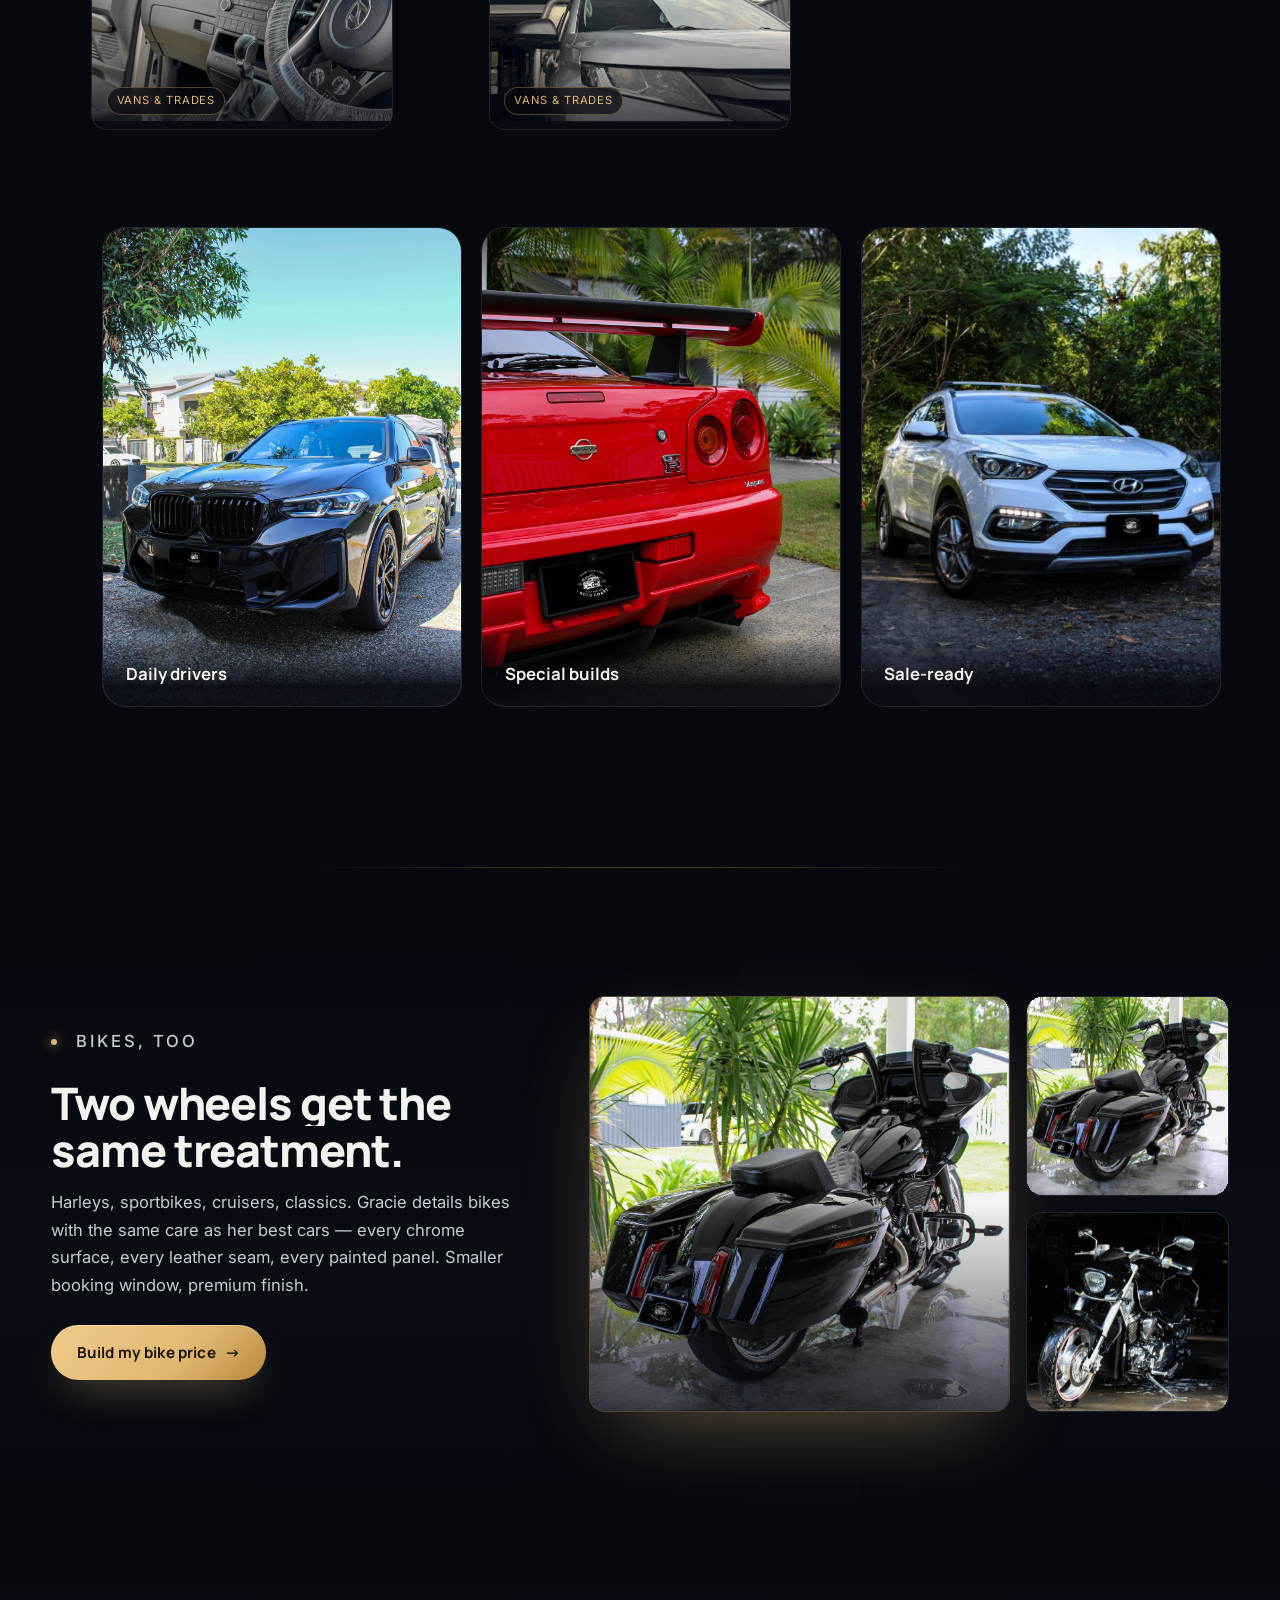
==== commit 8ee2e611: "Evict stale GoDaddy service worker after domain migration The old GoDaddy Website Builder site regis" ====
--- a/index.html
+++ b/index.html
@@ -4,6 +4,14 @@
   <meta charset="utf-8">
   <meta name="viewport" content="width=device-width, initial-scale=1, viewport-fit=cover">
   <meta name="theme-color" content="#07090F">
+
+  <!-- Evict any stale service worker left by the previous (GoDaddy) site -->
+  <script>
+    if ('serviceWorker' in navigator) {
+      navigator.serviceWorker.getRegistrations().then(function (rs) { rs.forEach(function (r) { r.unregister(); }); }).catch(function () {});
+      if (self.caches && caches.keys) { caches.keys().then(function (ks) { ks.forEach(function (k) { caches.delete(k); }); }).catch(function () {}); }
+    }
+  </script>
 
   <title>Goldy Car Detailing — Mobile Car Detailing Gold Coast</title>
   <meta name="description" content="Hand-finished mobile car detailing across the Gold Coast. Booked direct with Gracie. Tidy up, Bring it back and Show-ready packages from $150.">
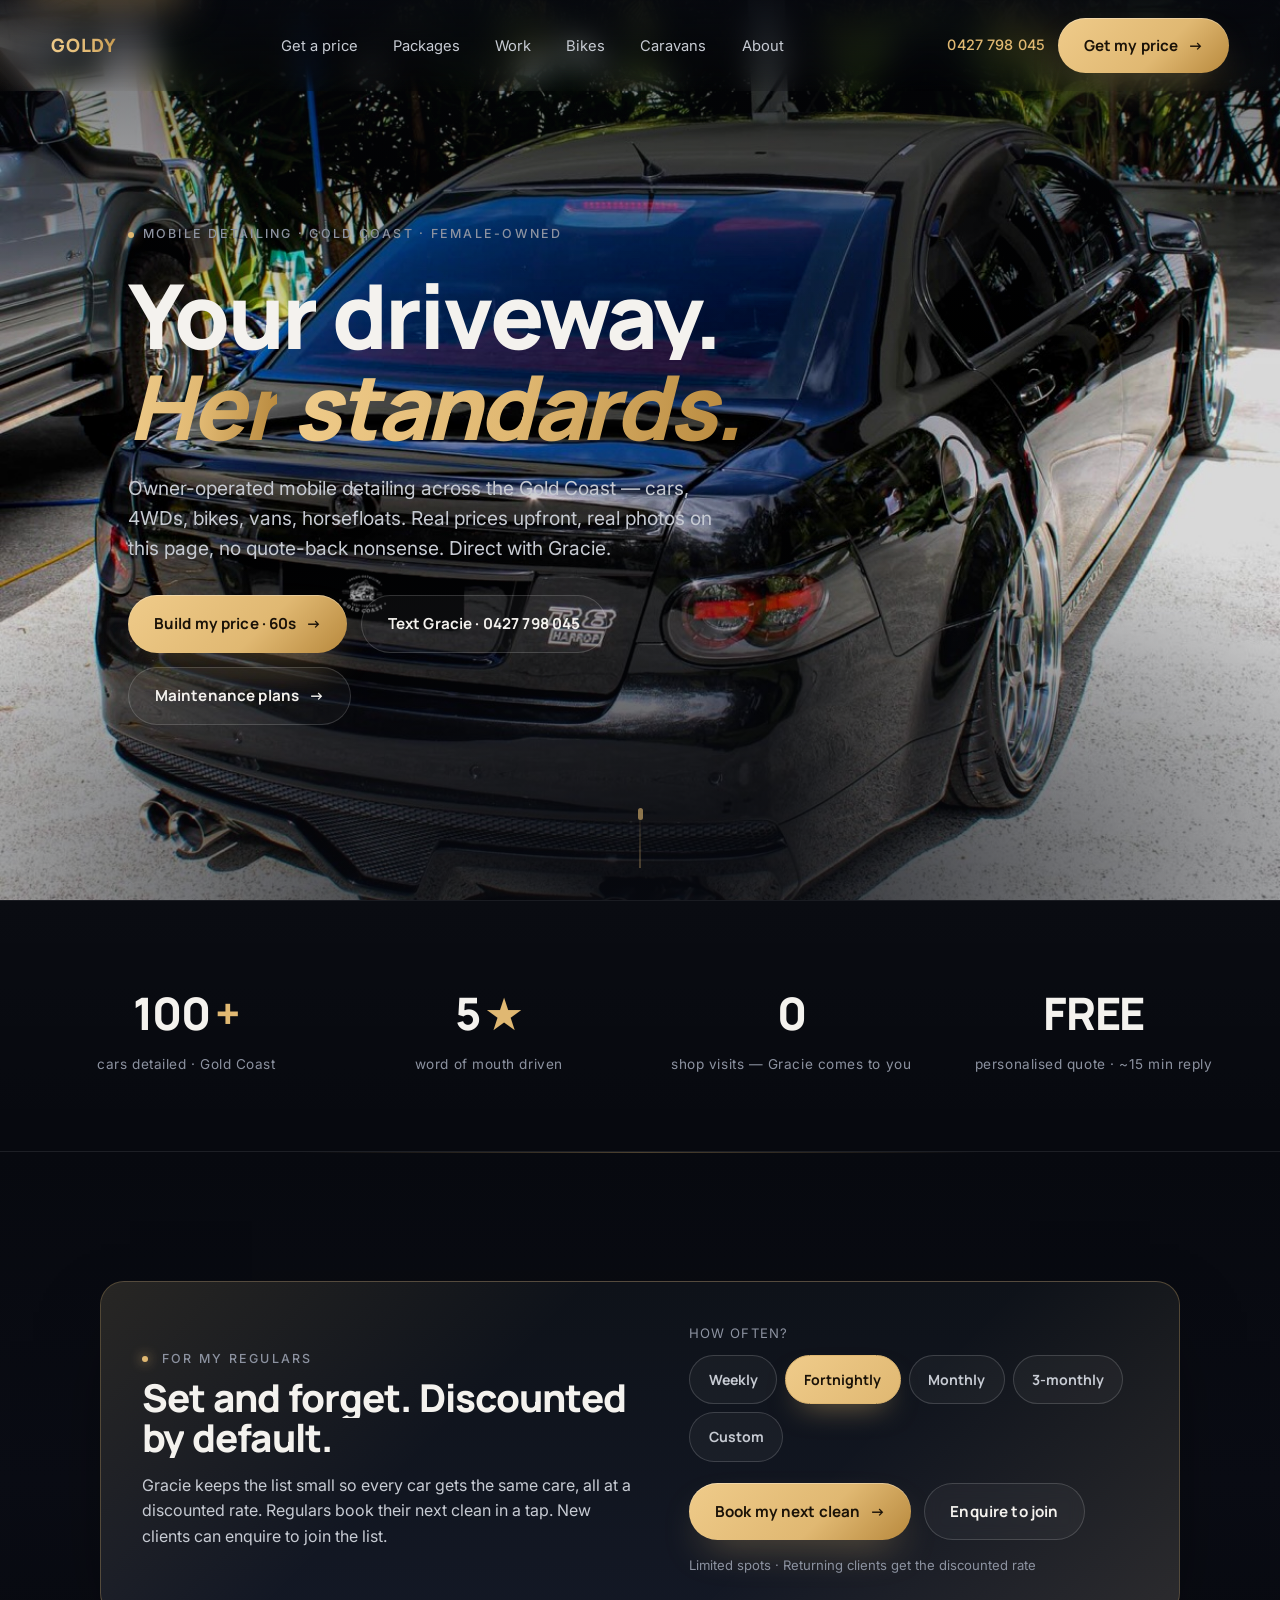
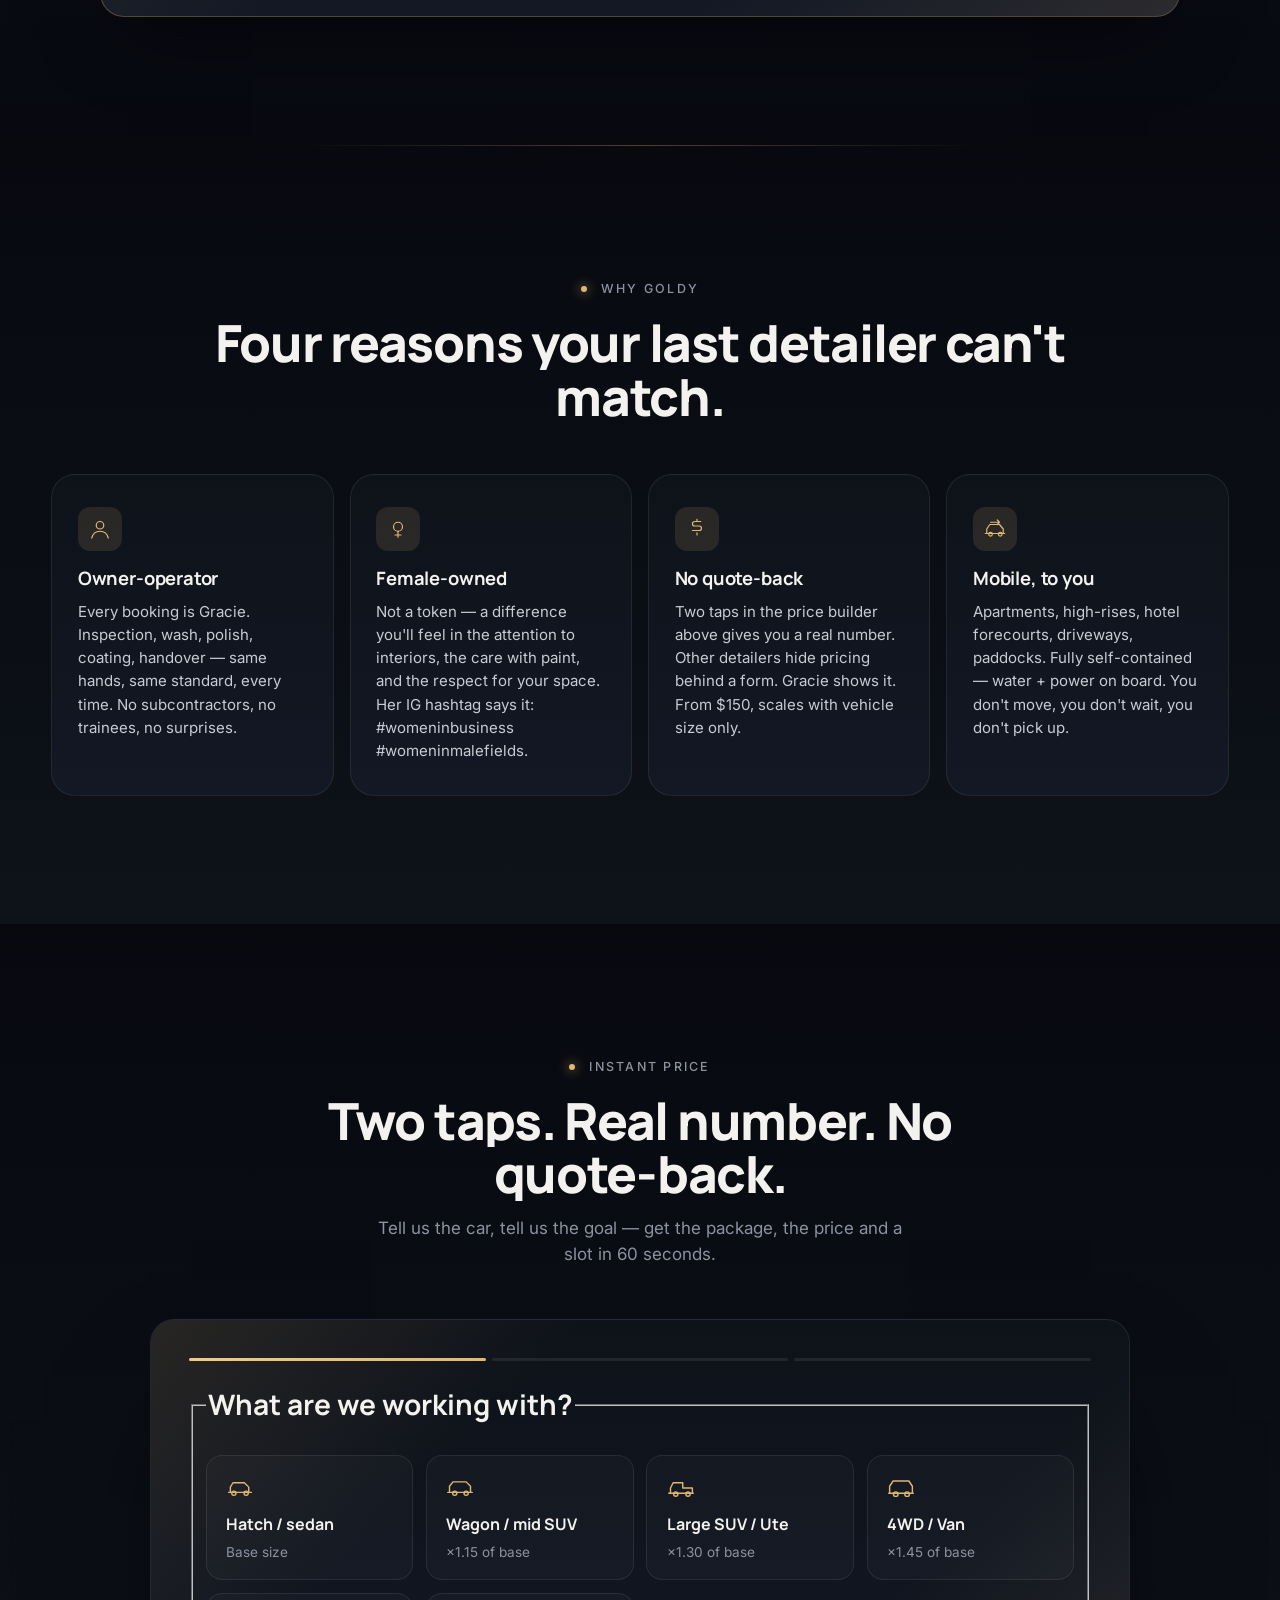
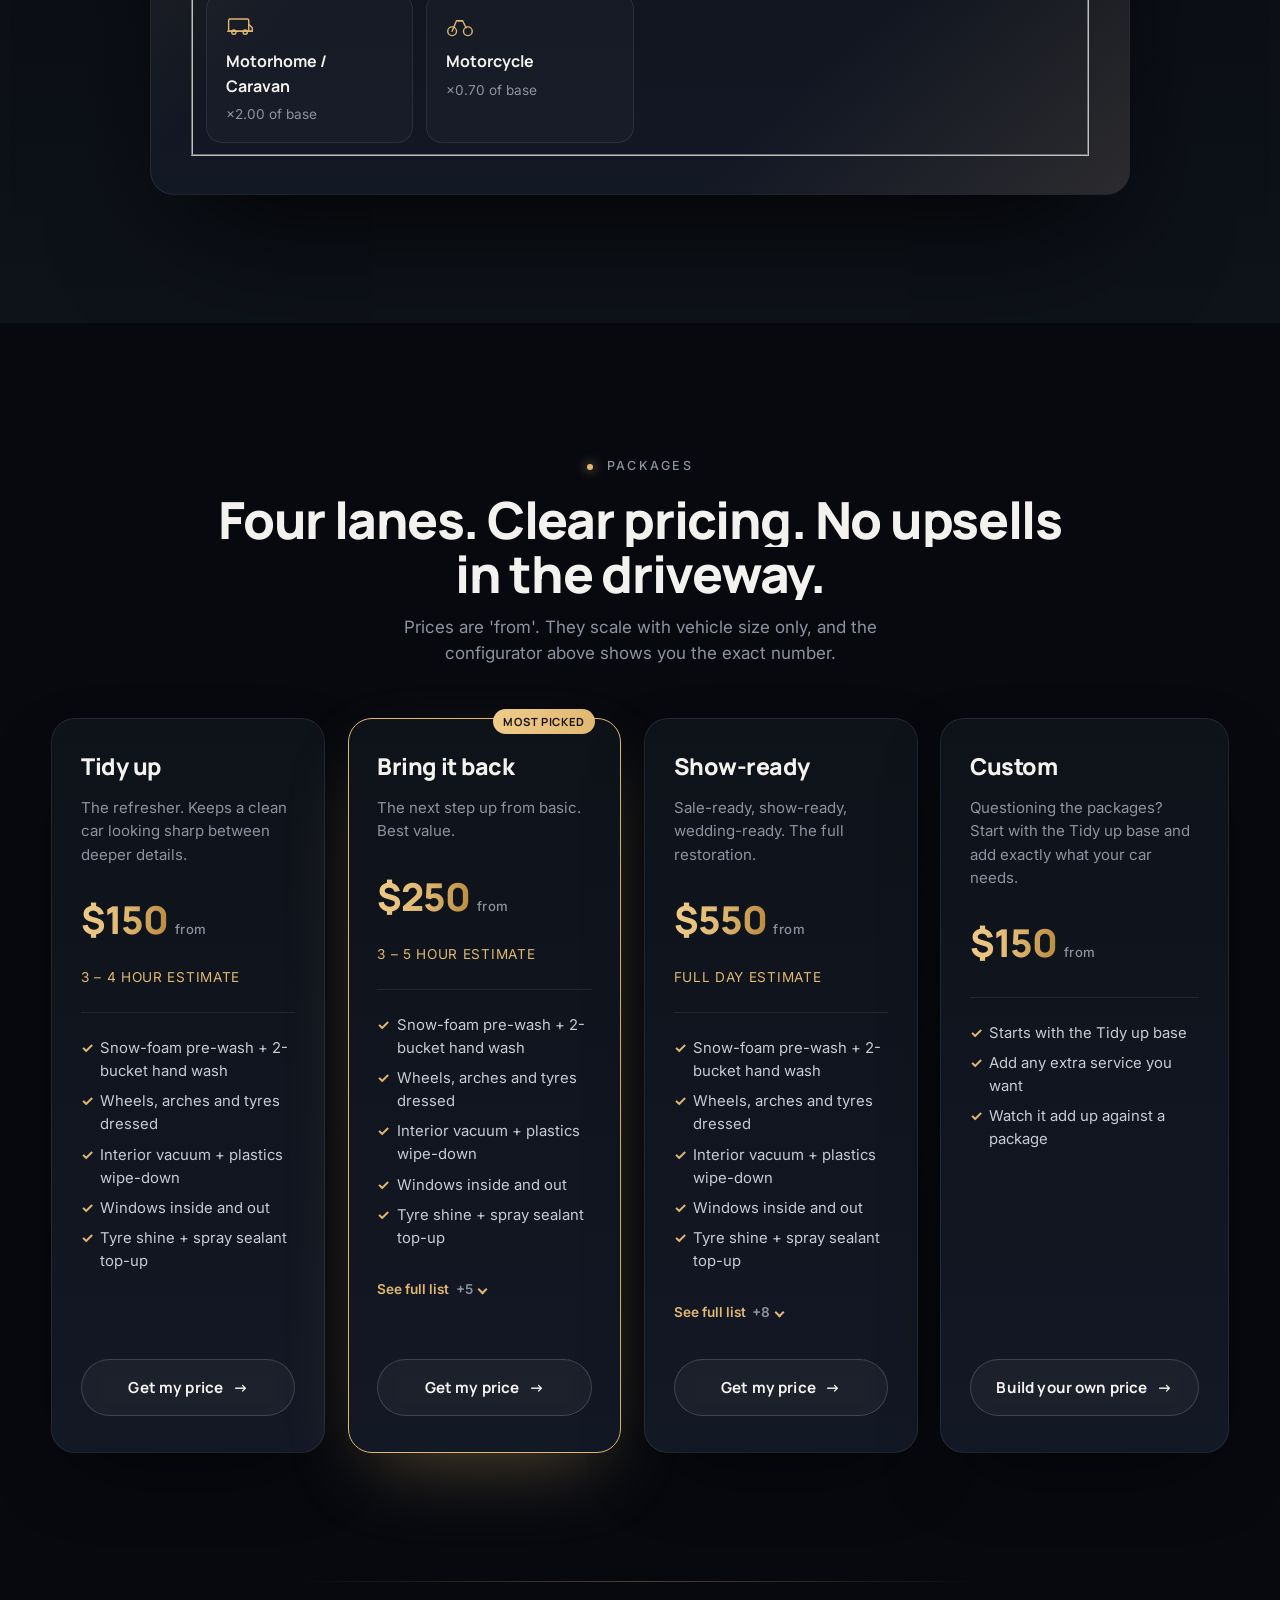
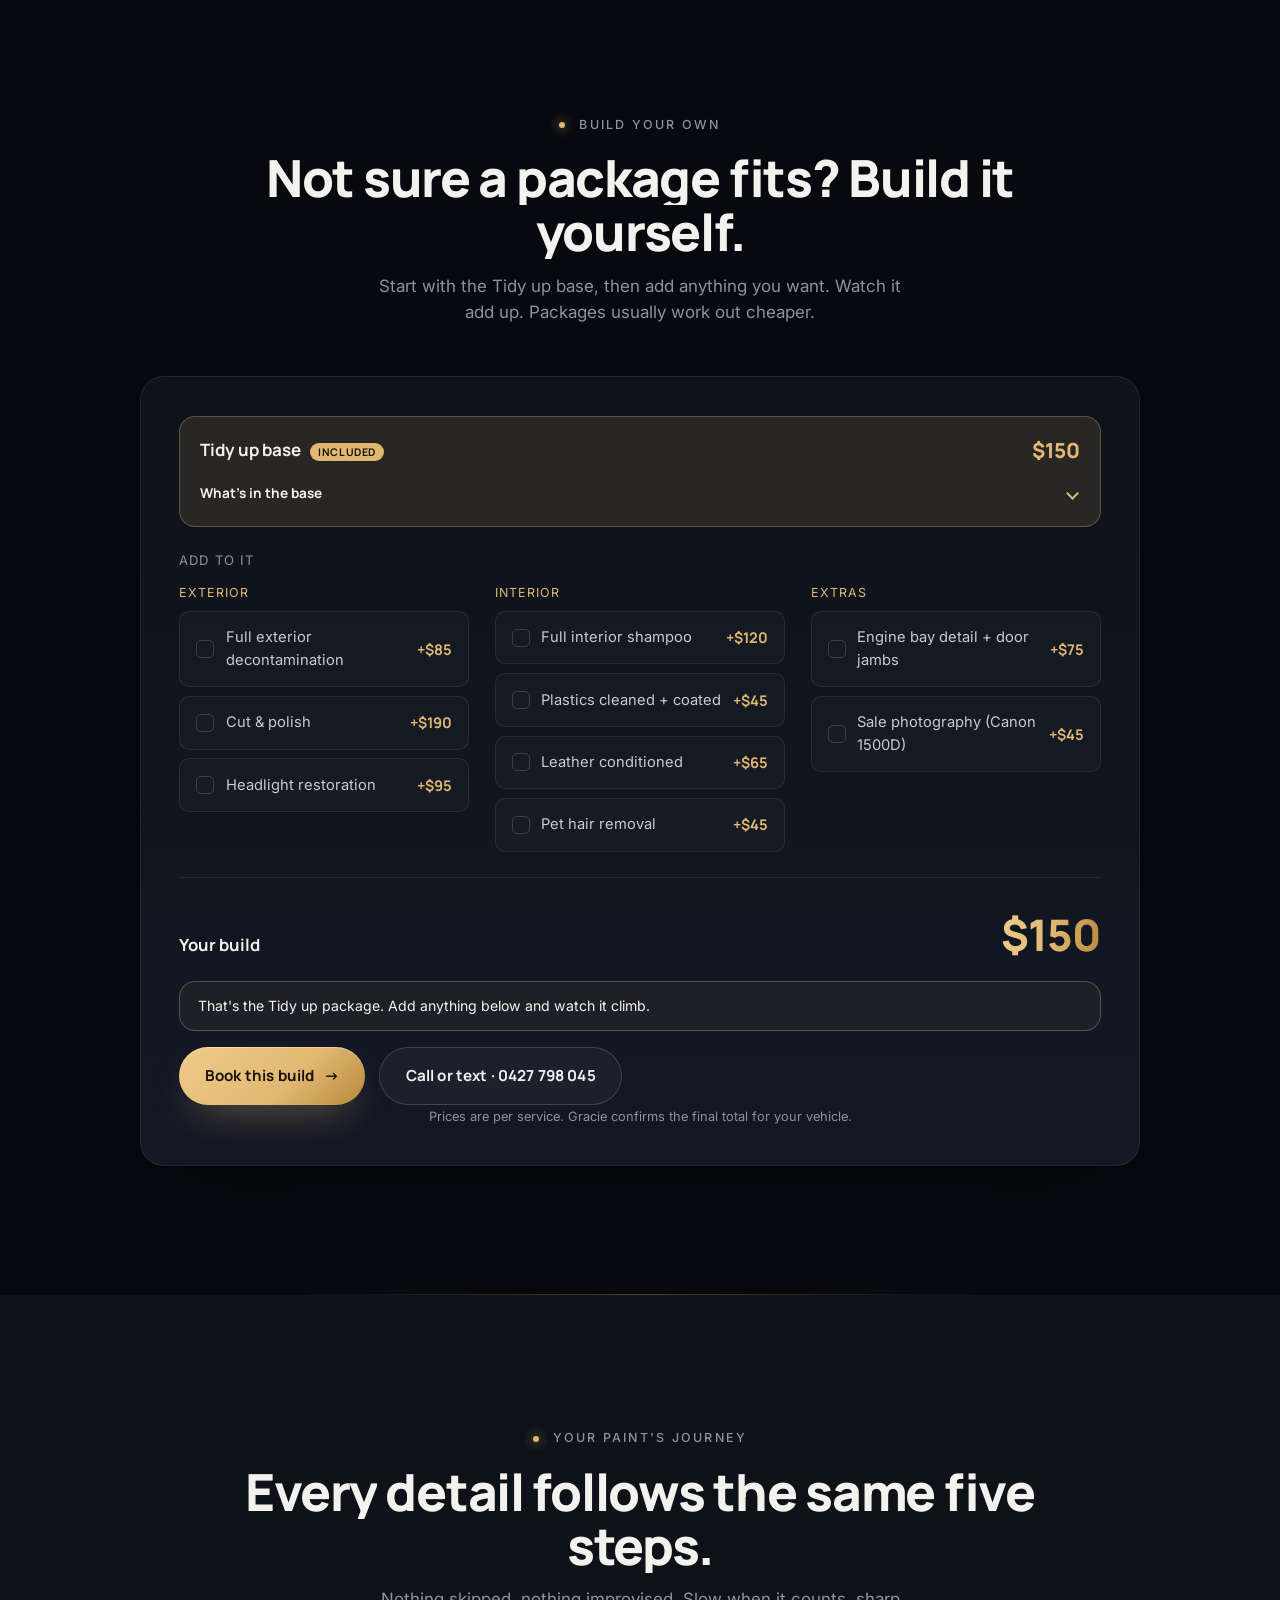
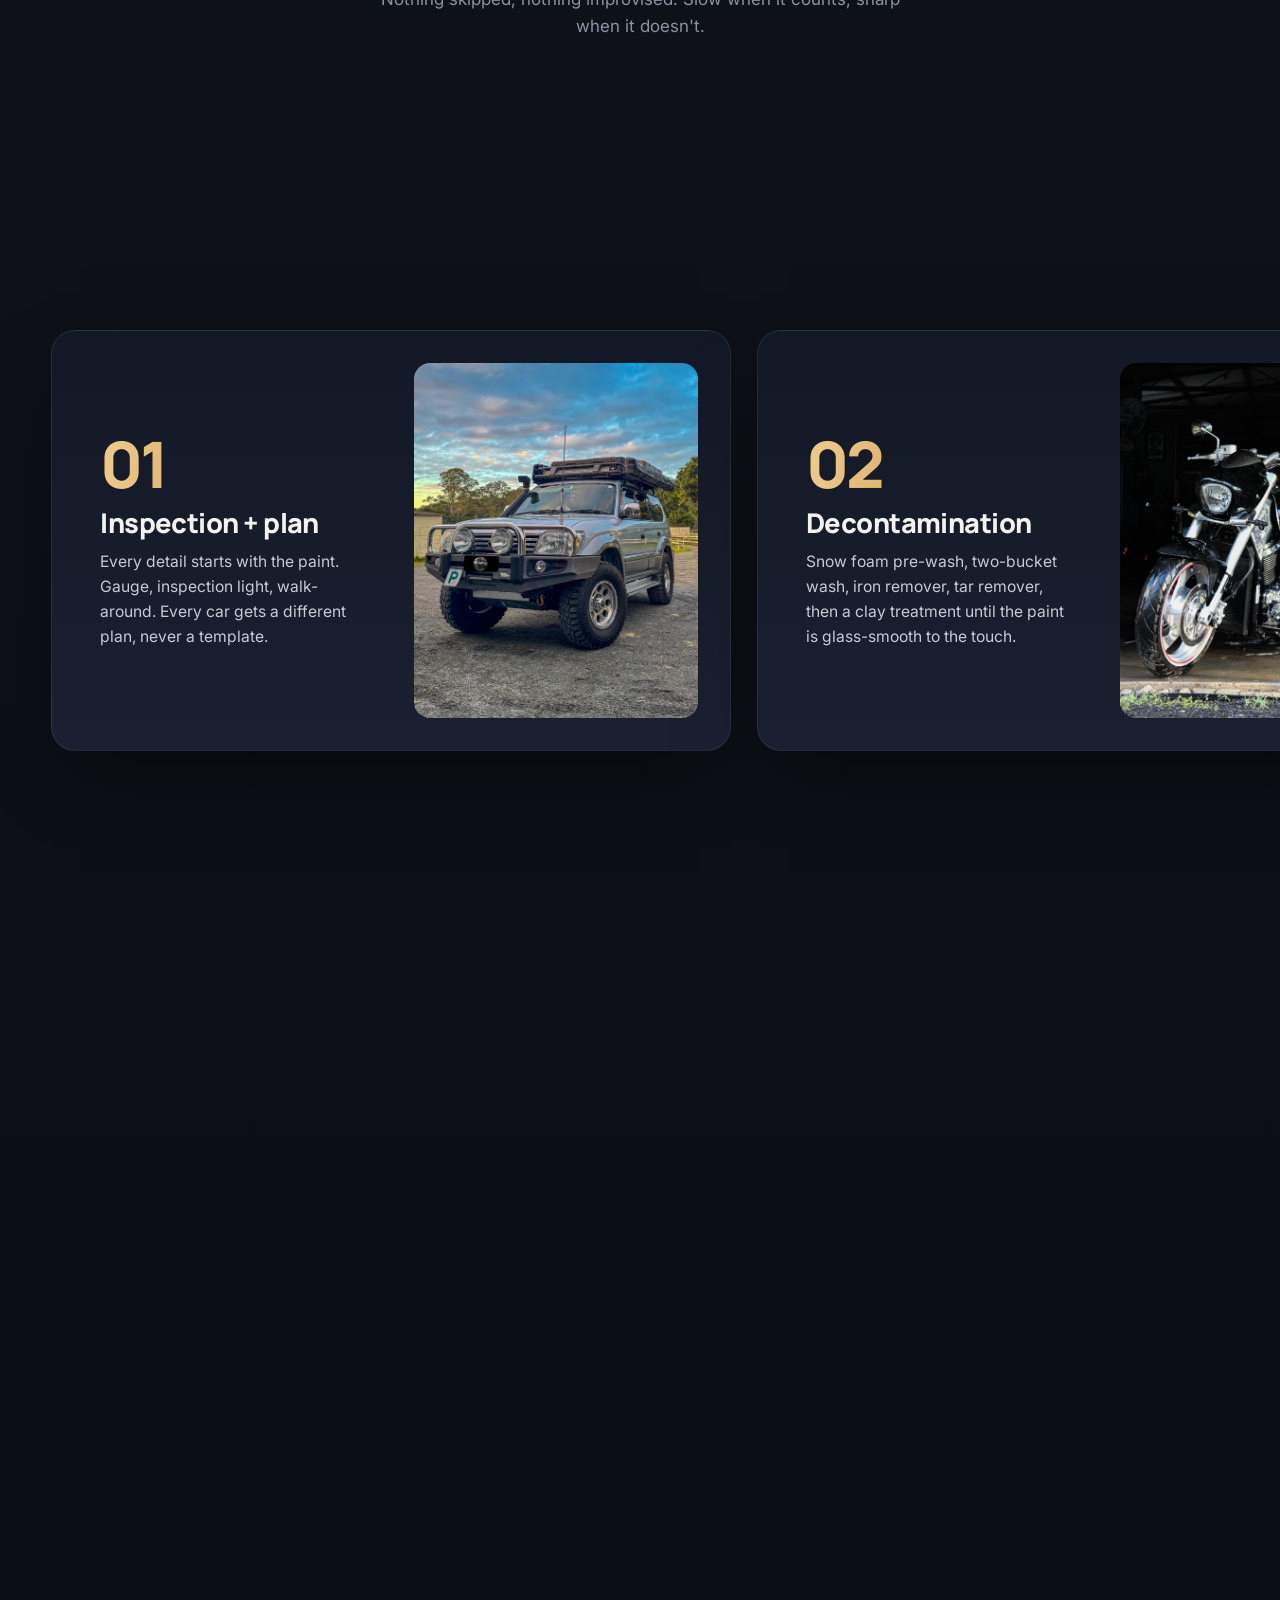
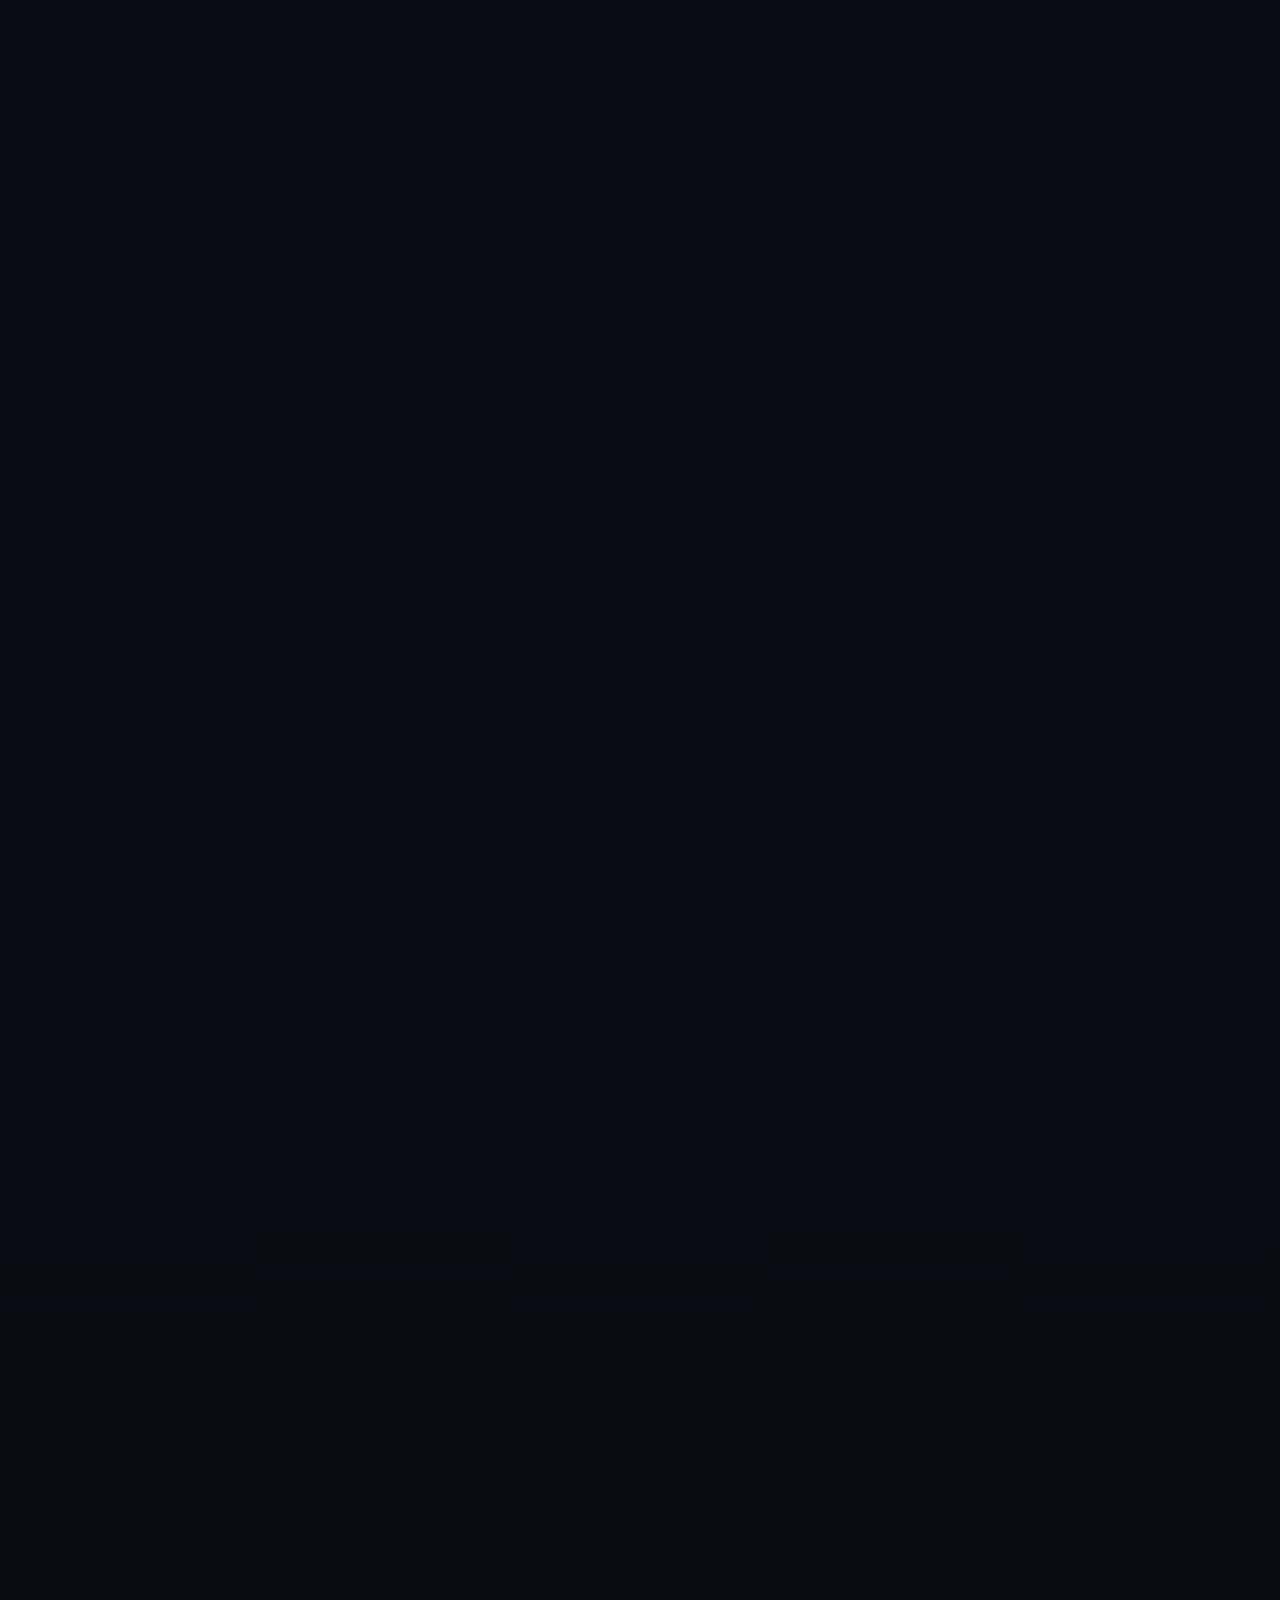
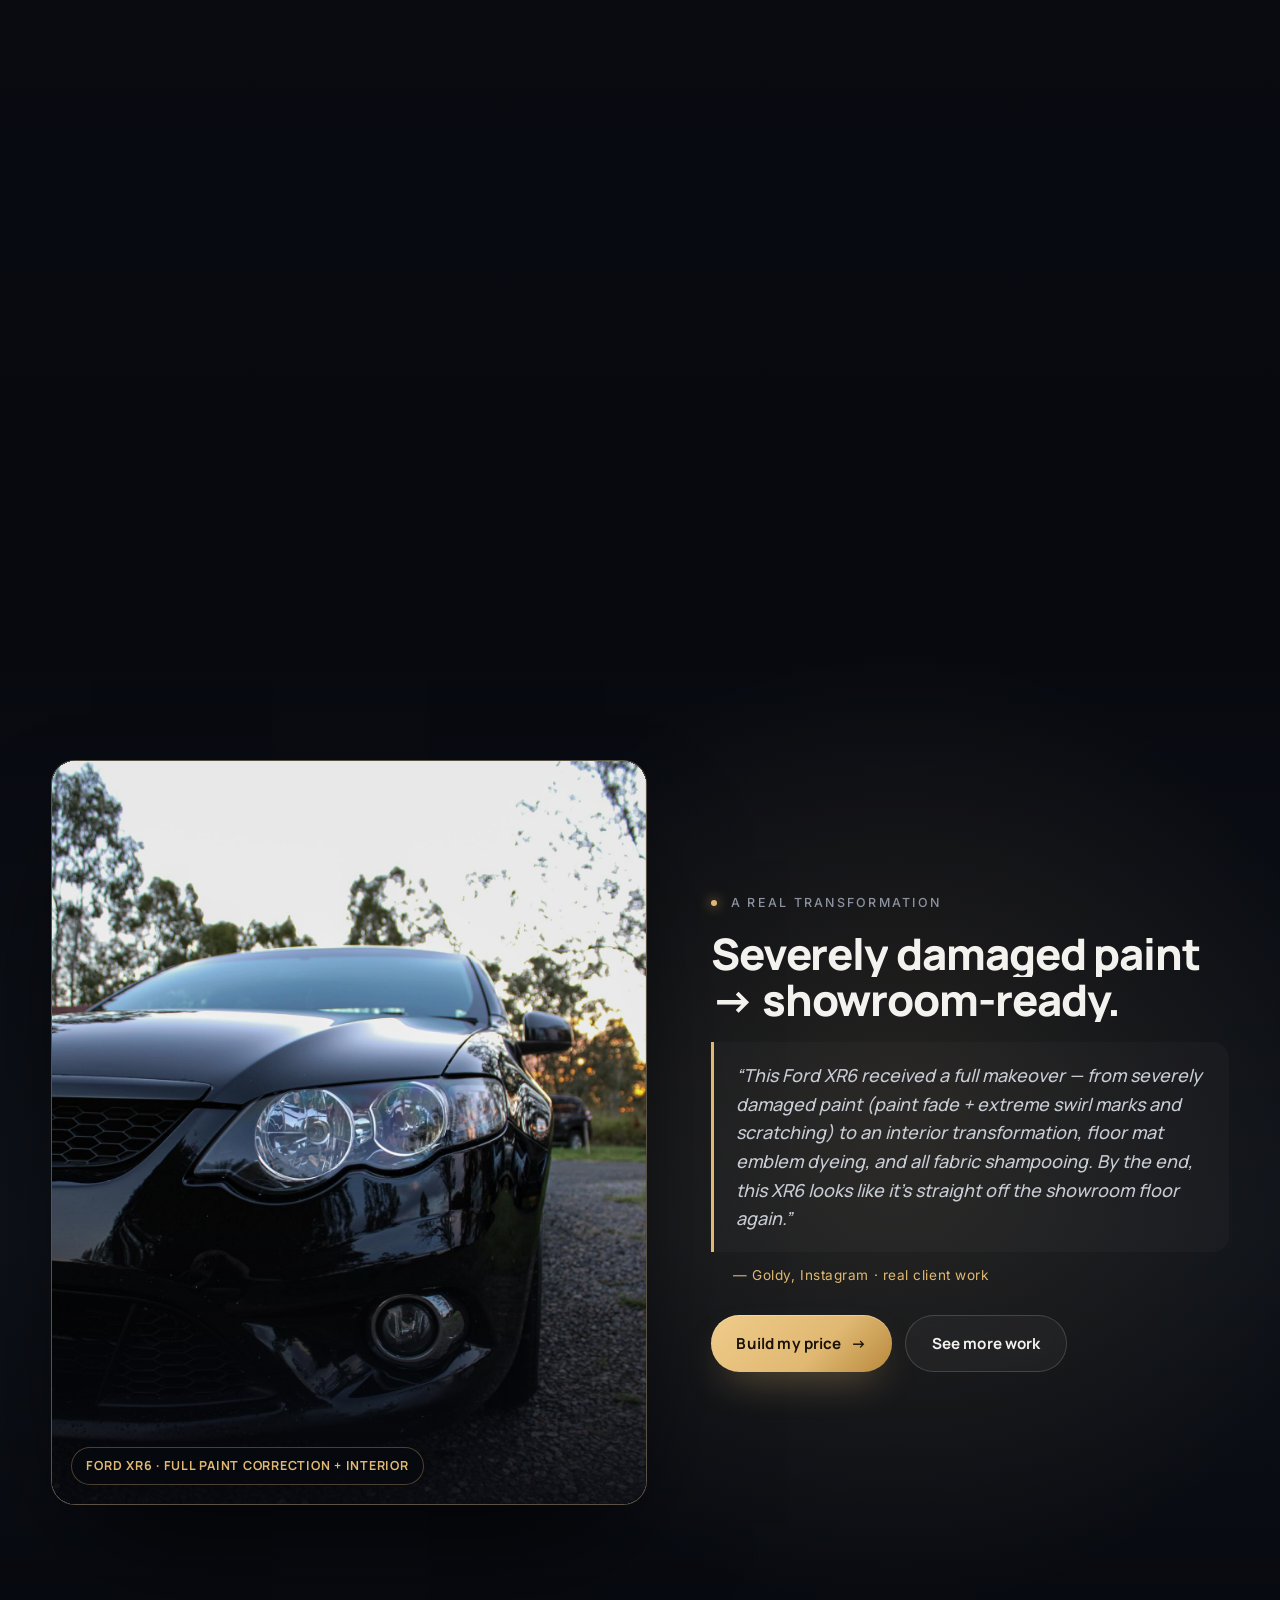
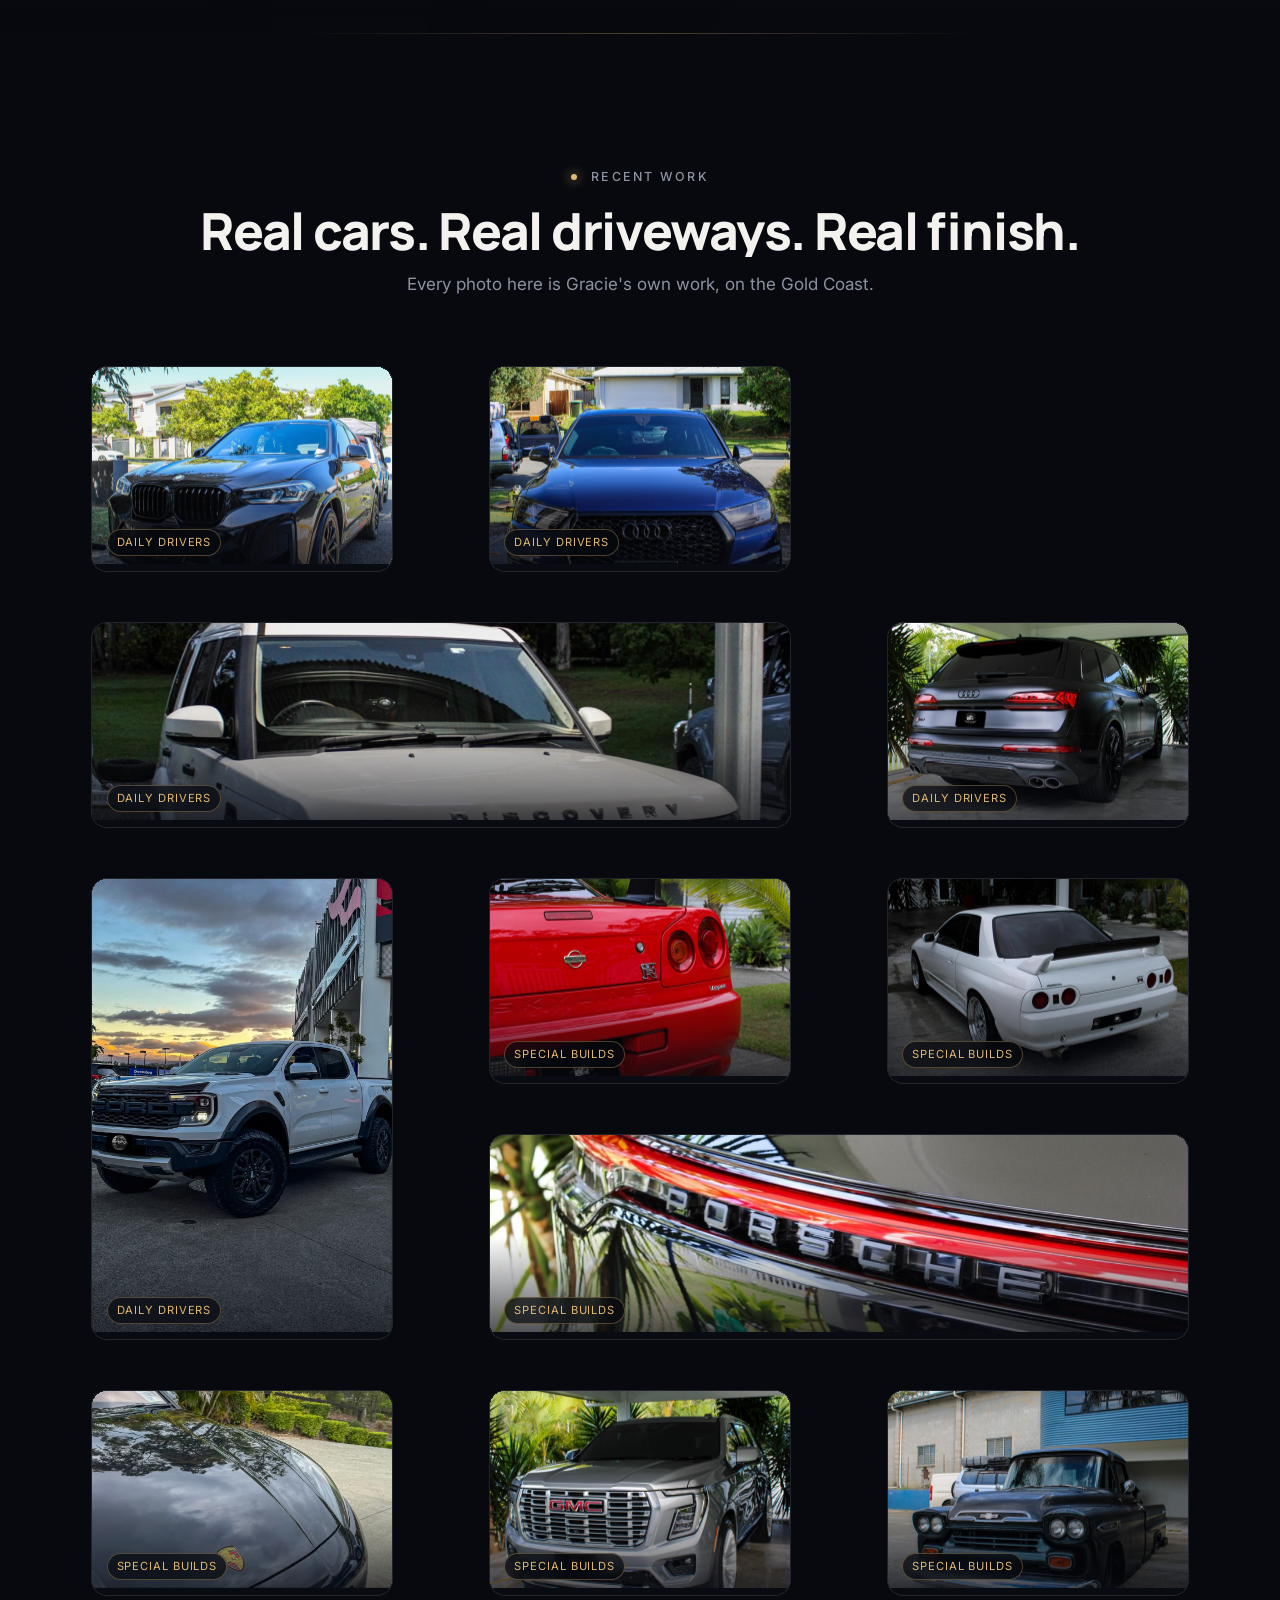
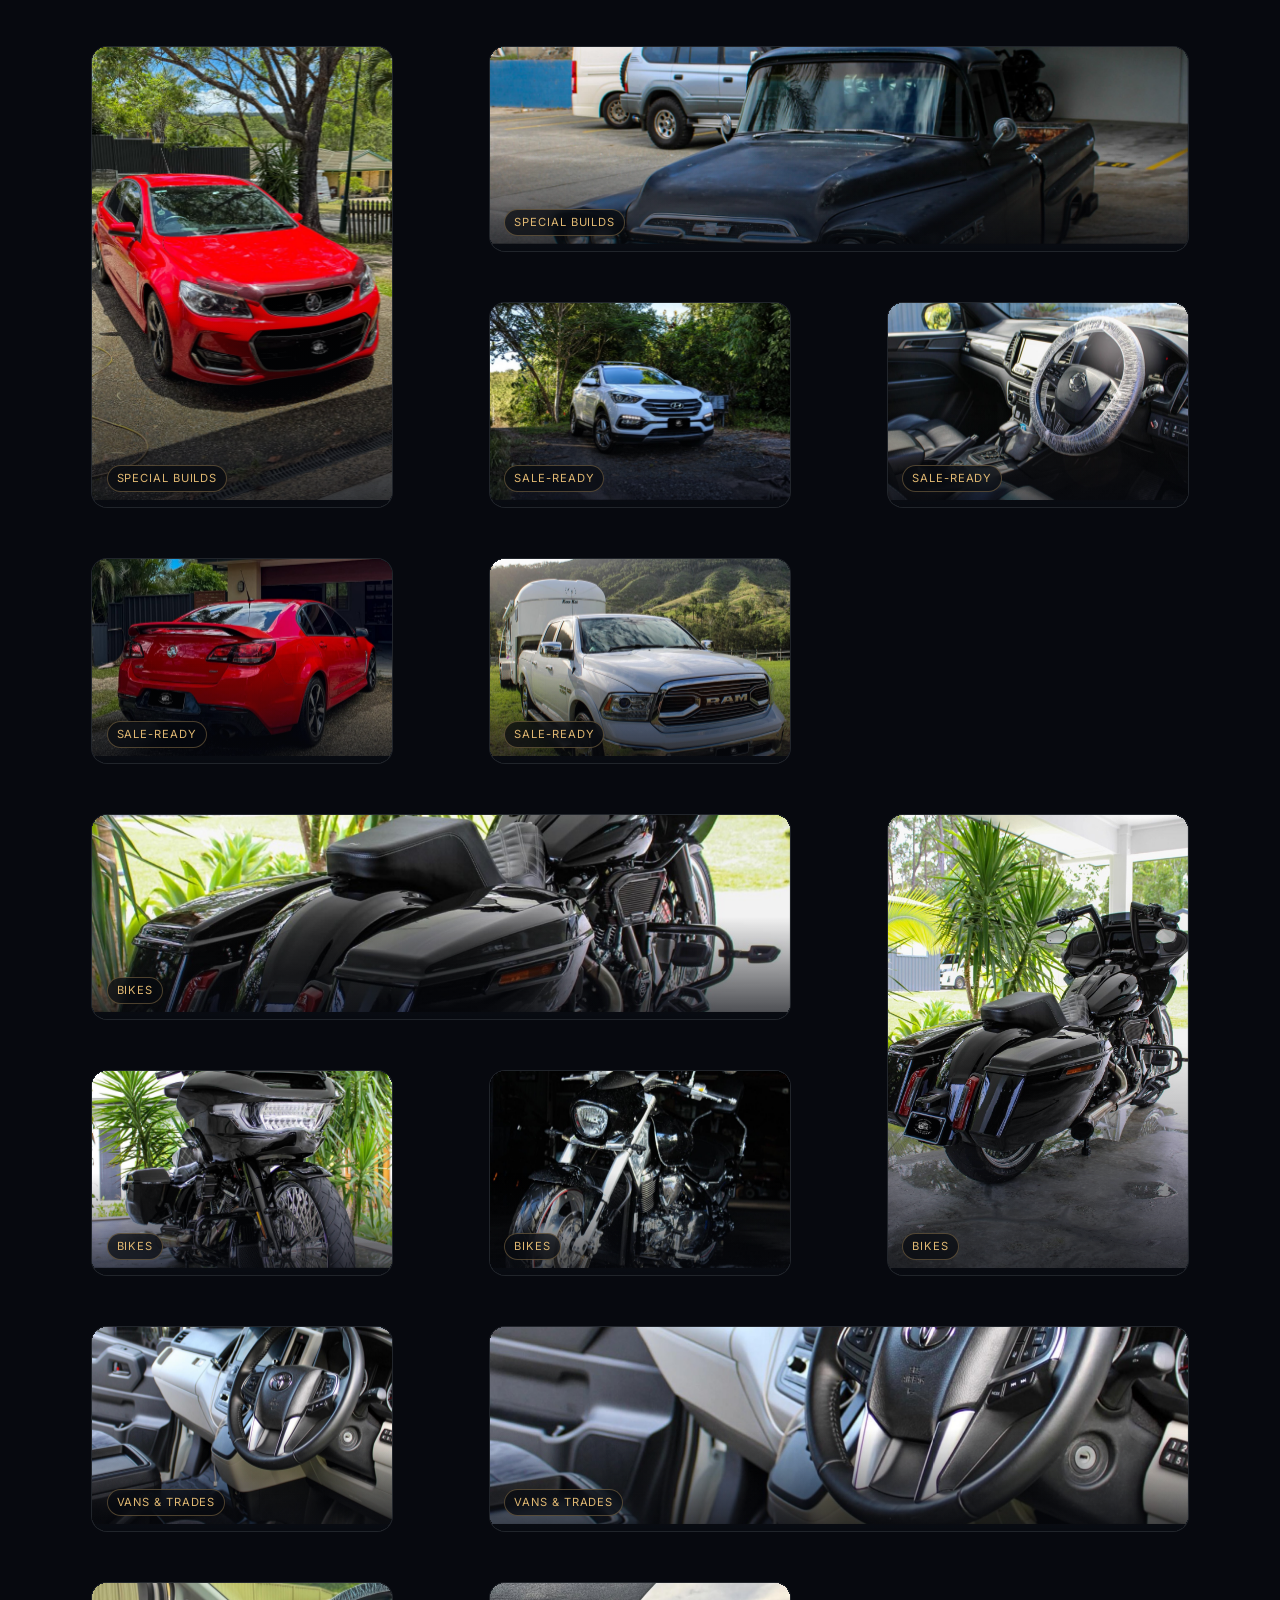
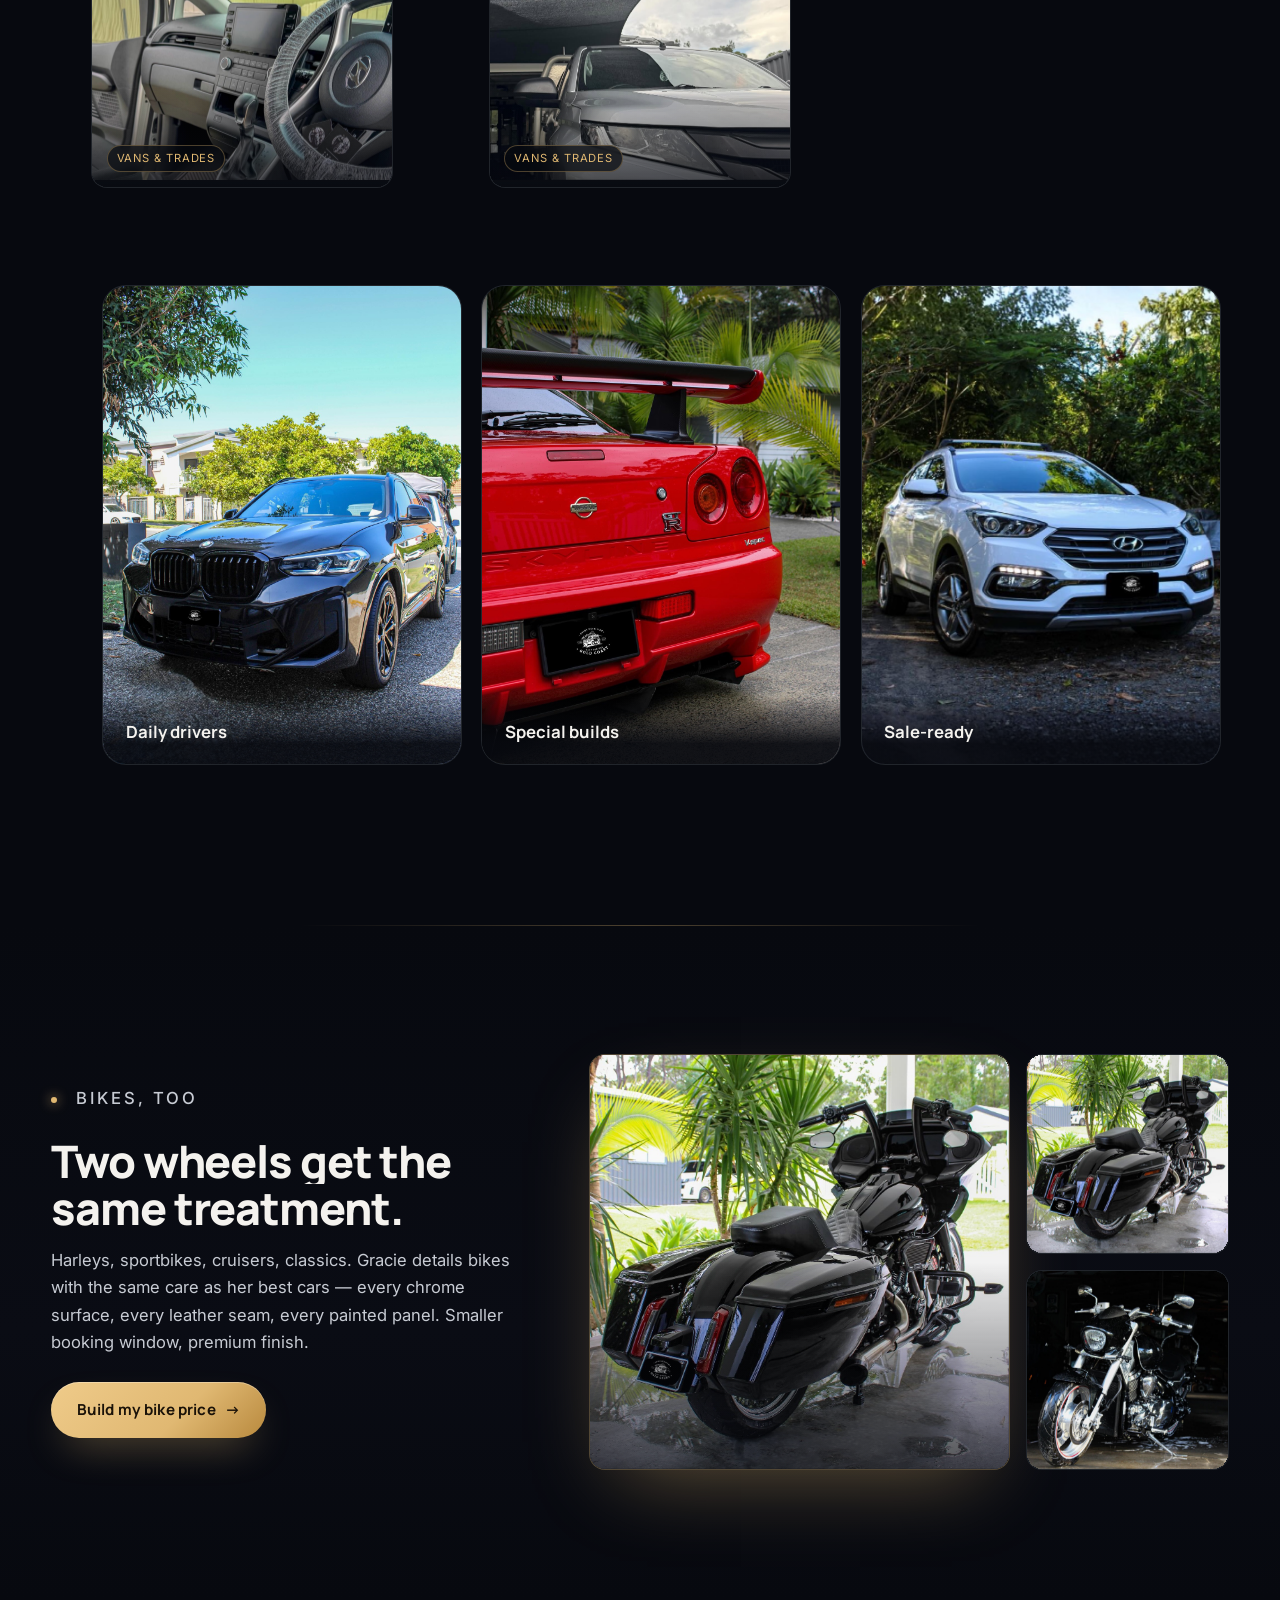
==== commit 2f6aca1c: "SMS-only booking + mobile smoothness pass Remove all email — every booking/contact action now opens " ====
--- a/index.html
+++ b/index.html
@@ -78,7 +78,7 @@
   </header>
 
   <!-- Mobile drawer -->
-  <div class="drawer" id="drawer" aria-hidden="true">
+  <div class="drawer" id="drawer" aria-hidden="true" inert>
     <a href="#configurator">Get a price</a>
     <a href="#packages">Packages</a>
     <a href="#process">Process</a>
@@ -420,7 +420,7 @@
           <div class="contact-side" data-reveal>
             <p class="eyebrow"><span class="dot"></span> Get in touch</p>
             <h2 class="split">Three ways to book.</h2>
-            <p>Fastest is the price builder. Old-school works too.</p>
+            <p>Fastest is the price builder. Prefer to text or call? That works too.</p>
             <div class="contact-channels" id="contactChannels"></div>
           </div>
 
@@ -444,7 +444,7 @@
               <textarea id="cMsg" name="message" placeholder="Suburb, condition, what you're after..."></textarea>
             </div>
             <div class="form-submit">
-              <button type="submit" class="btn btn-primary">Send to Gracie <span class="arrow">→</span></button>
+              <button type="submit" class="btn btn-primary">Text Gracie <span class="arrow">→</span></button>
             </div>
             <p class="form-note" id="formNote">Gracie replies in ~15 min during the day.</p>
           </form>
--- a/styles.css
+++ b/styles.css
@@ -276,7 +276,7 @@
   inset: 0;
   background: var(--bg-deep);
   z-index: 49;
-  padding: 6rem 6vw 2rem;
+  padding: 6rem 6vw calc(2rem + env(safe-area-inset-bottom));
   display: flex;
   flex-direction: column;
   gap: 1rem;
@@ -284,6 +284,7 @@
   transition: transform 420ms var(--ease-emph);
   height: 100dvh;
   overflow-y: auto;
+  overscroll-behavior: contain;   /* stop the page behind from scrolling on touch */
 }
 .drawer.is-open { transform: translateY(0); }
 .drawer a {
@@ -302,6 +303,7 @@
 .hero {
   position: relative;
   min-height: 100vh;
+  min-height: 100svh;
   min-height: 100dvh;
   display: flex;
   align-items: center;
@@ -543,7 +545,7 @@
 }
 .cfg-grid {
   display: grid;
-  grid-template-columns: repeat(auto-fit, minmax(165px, 1fr));
+  grid-template-columns: repeat(auto-fit, minmax(min(165px, 100%), 1fr));
   gap: 0.8rem;
 }
 .cfg-opt {
@@ -594,6 +596,9 @@
   display: inline-flex;
   align-items: center;
   gap: 0.4rem;
+  min-height: 44px;            /* full touch target */
+  padding: 0.4rem 0.2rem;
+  margin-left: -0.2rem;
 }
 .cfg-back:hover { color: var(--text-primary); }
 
@@ -1014,7 +1019,7 @@
 }
 .suburb-grid {
   display: grid;
-  grid-template-columns: repeat(auto-fit, minmax(220px, 1fr));
+  grid-template-columns: repeat(auto-fit, minmax(min(220px, 100%), 1fr));
   gap: 0.8rem;
 }
 .suburb-card {
@@ -1208,7 +1213,7 @@
   margin-bottom: 1rem;
 }
 .footer ul { list-style: none; padding: 0; margin: 0; display: grid; gap: 0.5rem; }
-.footer a { color: var(--text-body); font-size: 0.92rem; transition: color 180ms var(--ease-out); }
+.footer a { color: var(--text-body); font-size: 0.92rem; display: inline-block; padding: 0.35rem 0; transition: color 180ms var(--ease-out); }
 .footer a:hover { color: var(--gold); }
 .footer-tag {
   font-family: var(--font-display);
@@ -1236,7 +1241,9 @@
 /* -------- FLOATING CALL (mobile) -------- */
 .float-call {
   position: fixed;
-  bottom: 1.2rem; right: 1.2rem;
+  /* clear the iPhone home indicator (env() is 0 where there's no inset) */
+  bottom: calc(1.2rem + env(safe-area-inset-bottom));
+  right: calc(1.2rem + env(safe-area-inset-right));
   z-index: 40;
   width: 56px; height: 56px;
   border-radius: 50%;
@@ -1323,6 +1330,14 @@
   /* Occasion rail becomes horizontal native swipe */
   .occasion-rail { overflow-x: auto; -webkit-overflow-scrolling: touch; }
   .occasion-track { transform: none !important; }
+
+  /* No hover on touch → these promoted layers cost GPU memory for zero benefit.
+     Let the browser promote on demand instead of pinning dozens of layers. */
+  .gallery-tile img,
+  .showcase-photo img,
+  .behind-tile img,
+  .featured-photo img,
+  .process-track { will-change: auto; }
 }
 
 @media (max-width: 640px) {
@@ -1342,6 +1357,8 @@
   .field-row { grid-template-columns: 1fr; }
   .cfg-result-head { flex-direction: column; align-items: flex-start; gap: 0.6rem; }
   .float-call { display: flex; }
+  /* 16px minimum stops iOS Safari auto-zooming the page on input focus */
+  .field input, .field select, .field textarea { font-size: 16px; }
 }
 
 /* -------- REDUCED MOTION -------- */
@@ -1970,7 +1987,7 @@
 }
 .cfg-addons-grid {
   display: grid;
-  grid-template-columns: repeat(auto-fit, minmax(180px, 1fr));
+  grid-template-columns: repeat(auto-fit, minmax(min(180px, 100%), 1fr));
   gap: 0.7rem;
 }
 .cfg-addon {
@@ -2029,8 +2046,9 @@
   display: flex;
   align-items: center;
   gap: 0.7rem;
-  padding: 0.7rem 0.9rem;
-  margin-bottom: 0.5rem;
+  padding: 0.9rem 1rem;
+  min-height: 44px;
+  margin-bottom: 0.55rem;
   background: rgba(255, 255, 255, 0.025);
   border: 1px solid var(--line);
   border-radius: var(--r-sm);
@@ -2168,7 +2186,8 @@
   font-size: 0.85rem;
   font-weight: 600;
   color: var(--gold);
-  padding: 0.15rem 0;
+  padding: 0.55rem 0;
+  min-height: 44px;
 }
 .pkg-more > summary::-webkit-details-marker { display: none; }
 .pkg-more > summary::after {
@@ -2243,7 +2262,8 @@
   margin-bottom: 1.3rem;
 }
 .cadence-chip {
-  padding: 0.6rem 1.05rem;
+  padding: 0.8rem 1.15rem;
+  min-height: 44px;
   border-radius: var(--r-pill);
   border: 1px solid var(--line-strong);
   background: rgba(255, 255, 255, 0.04);
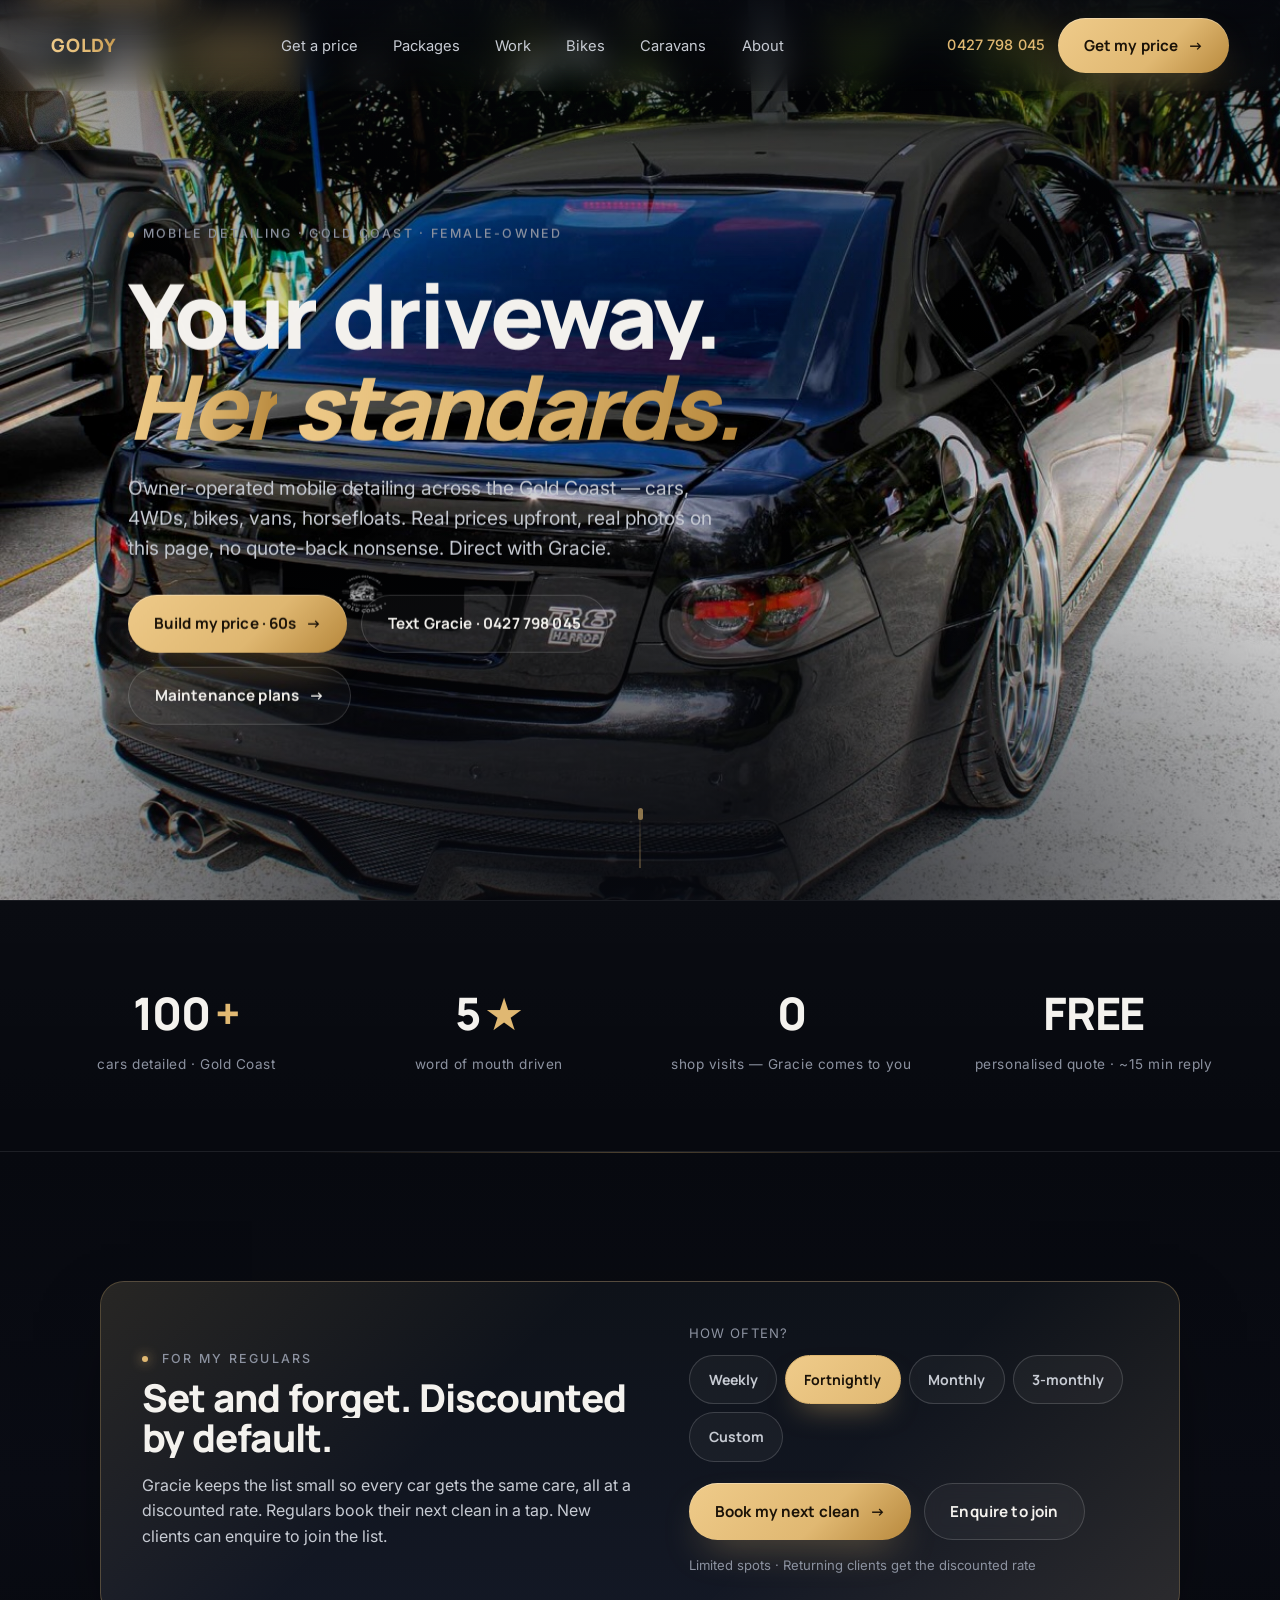
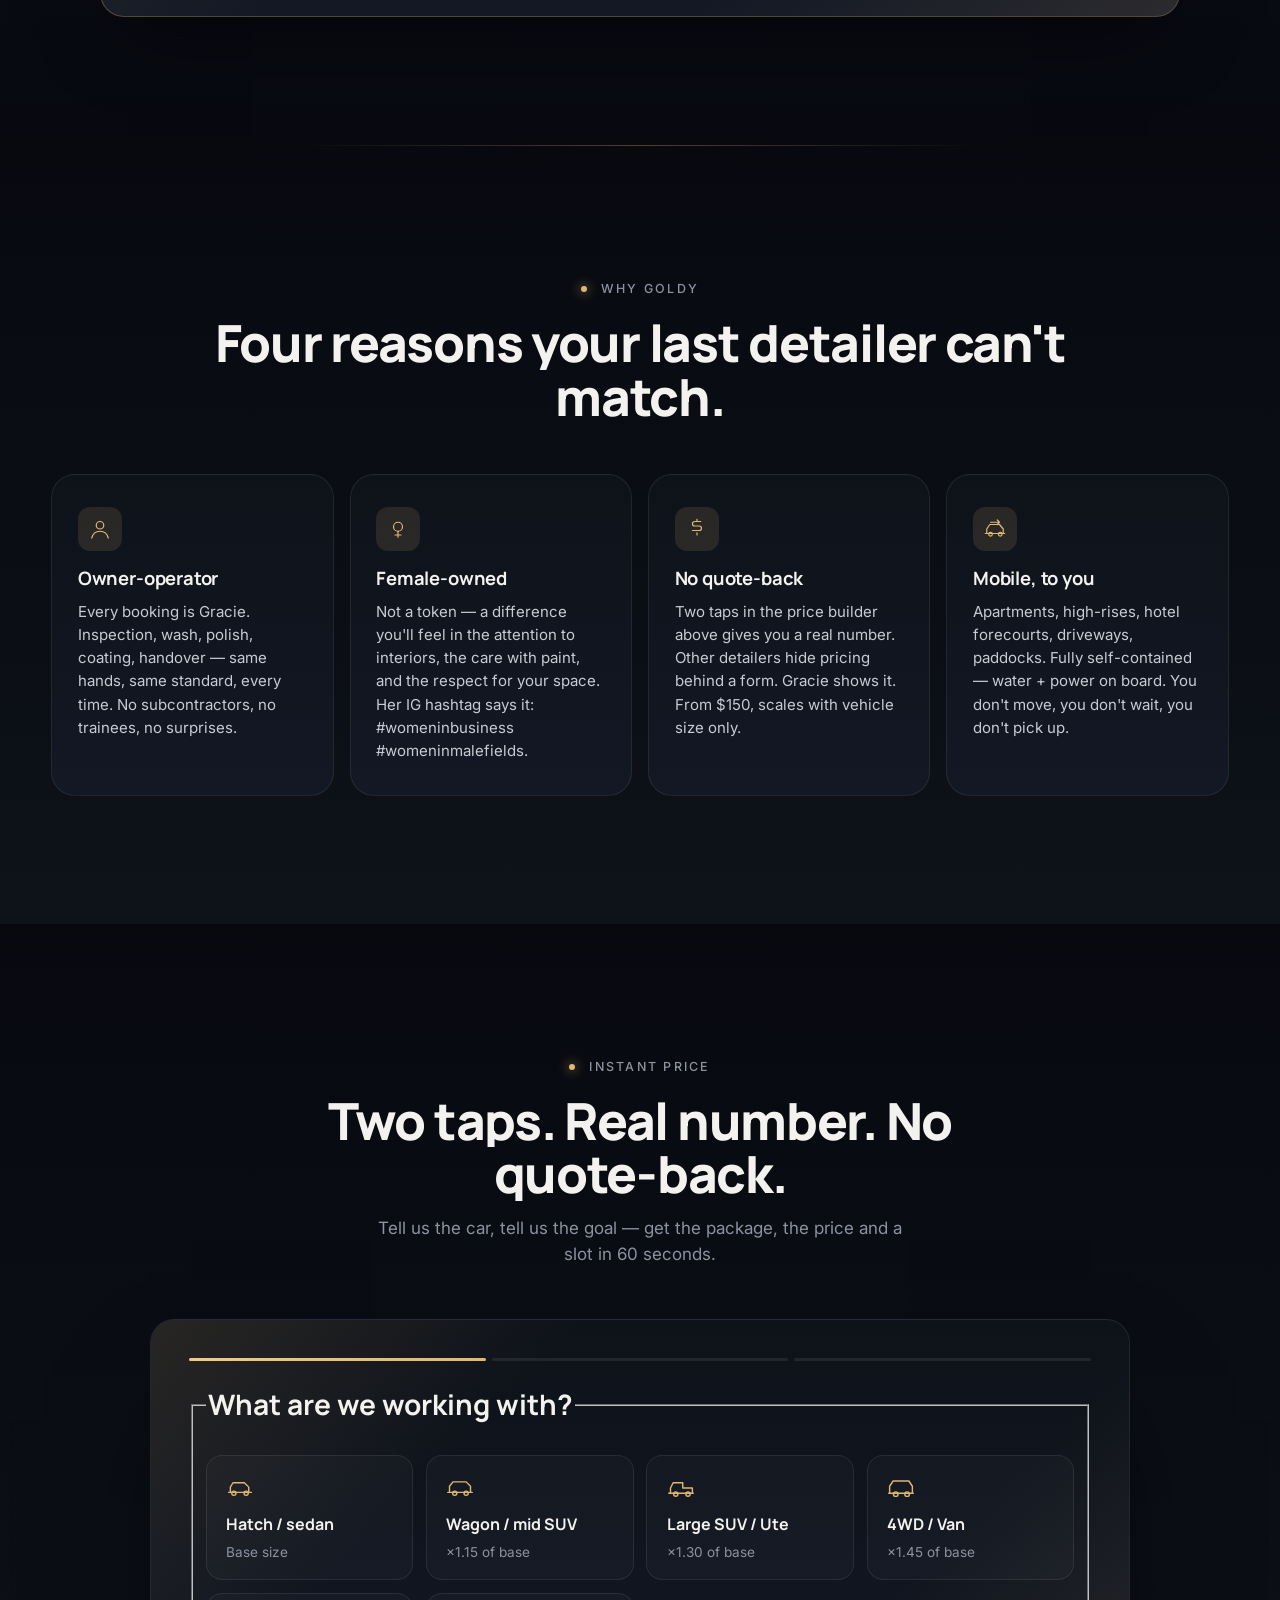
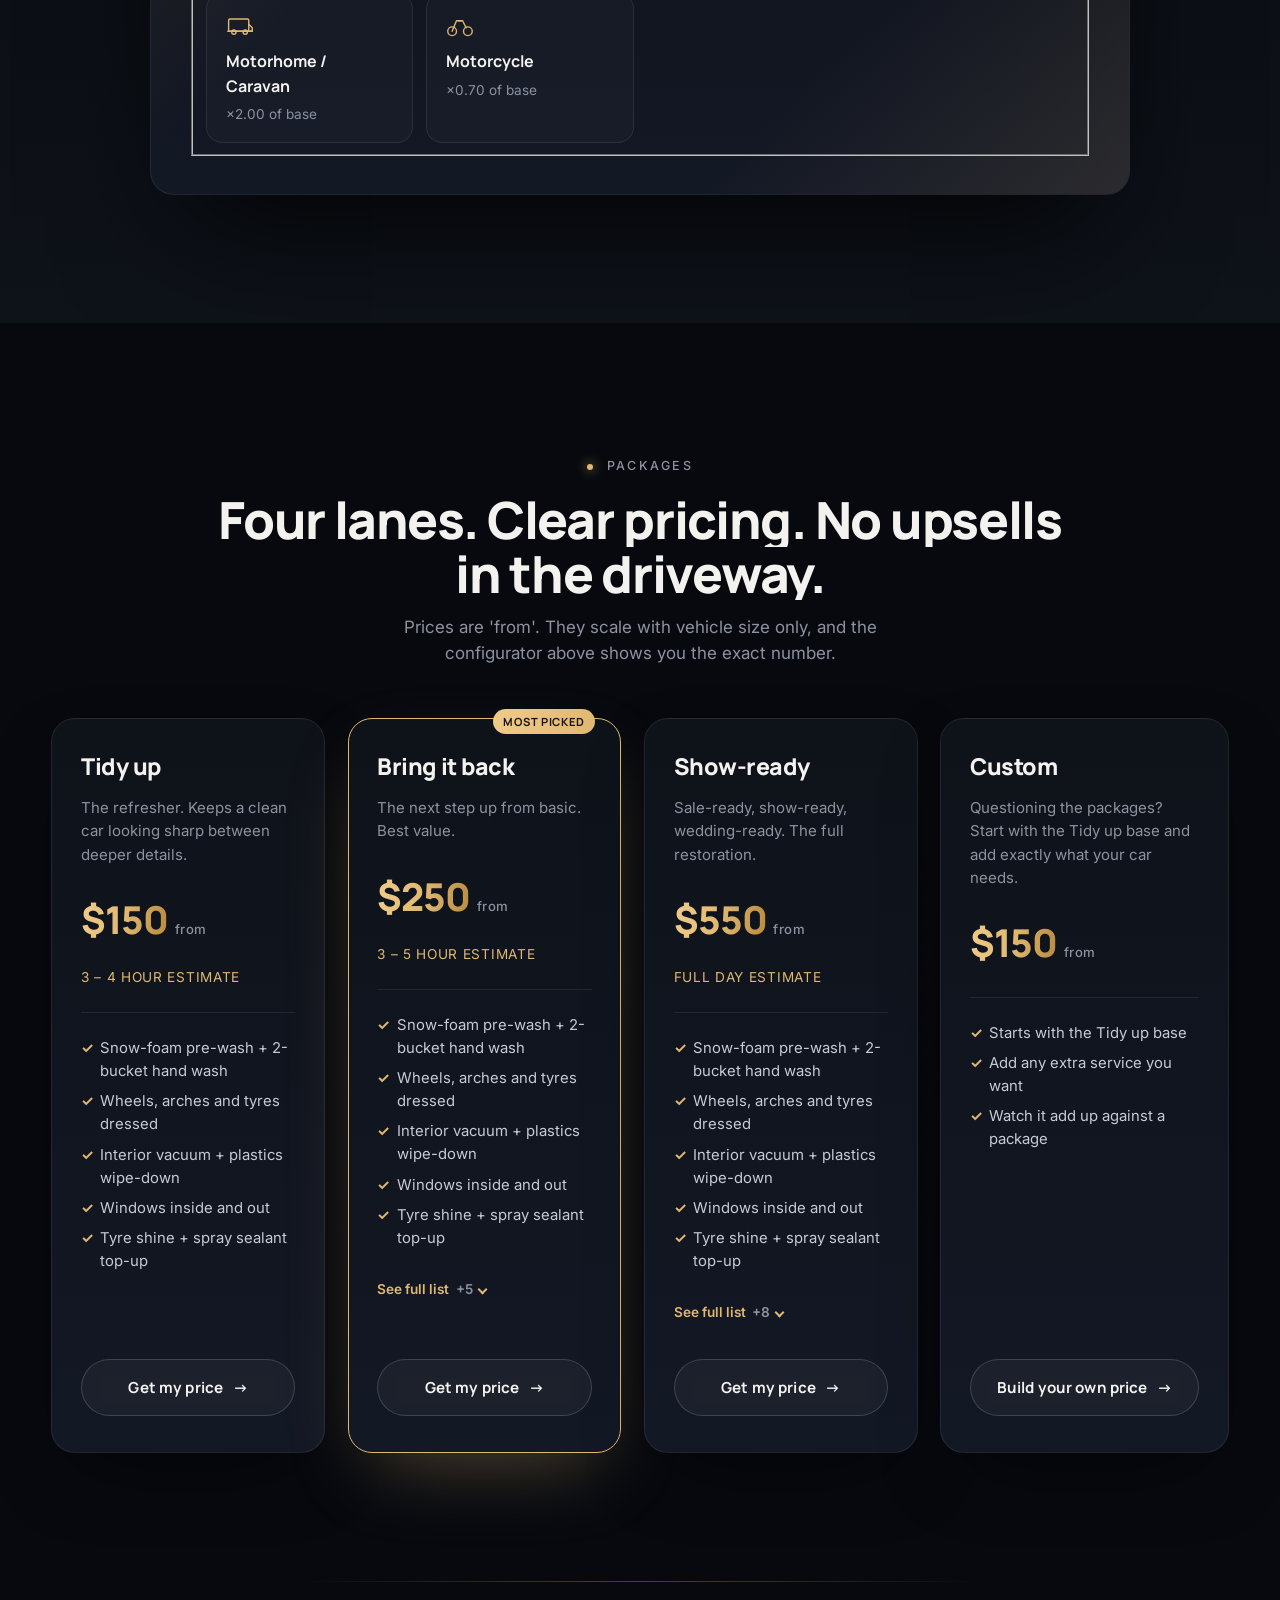
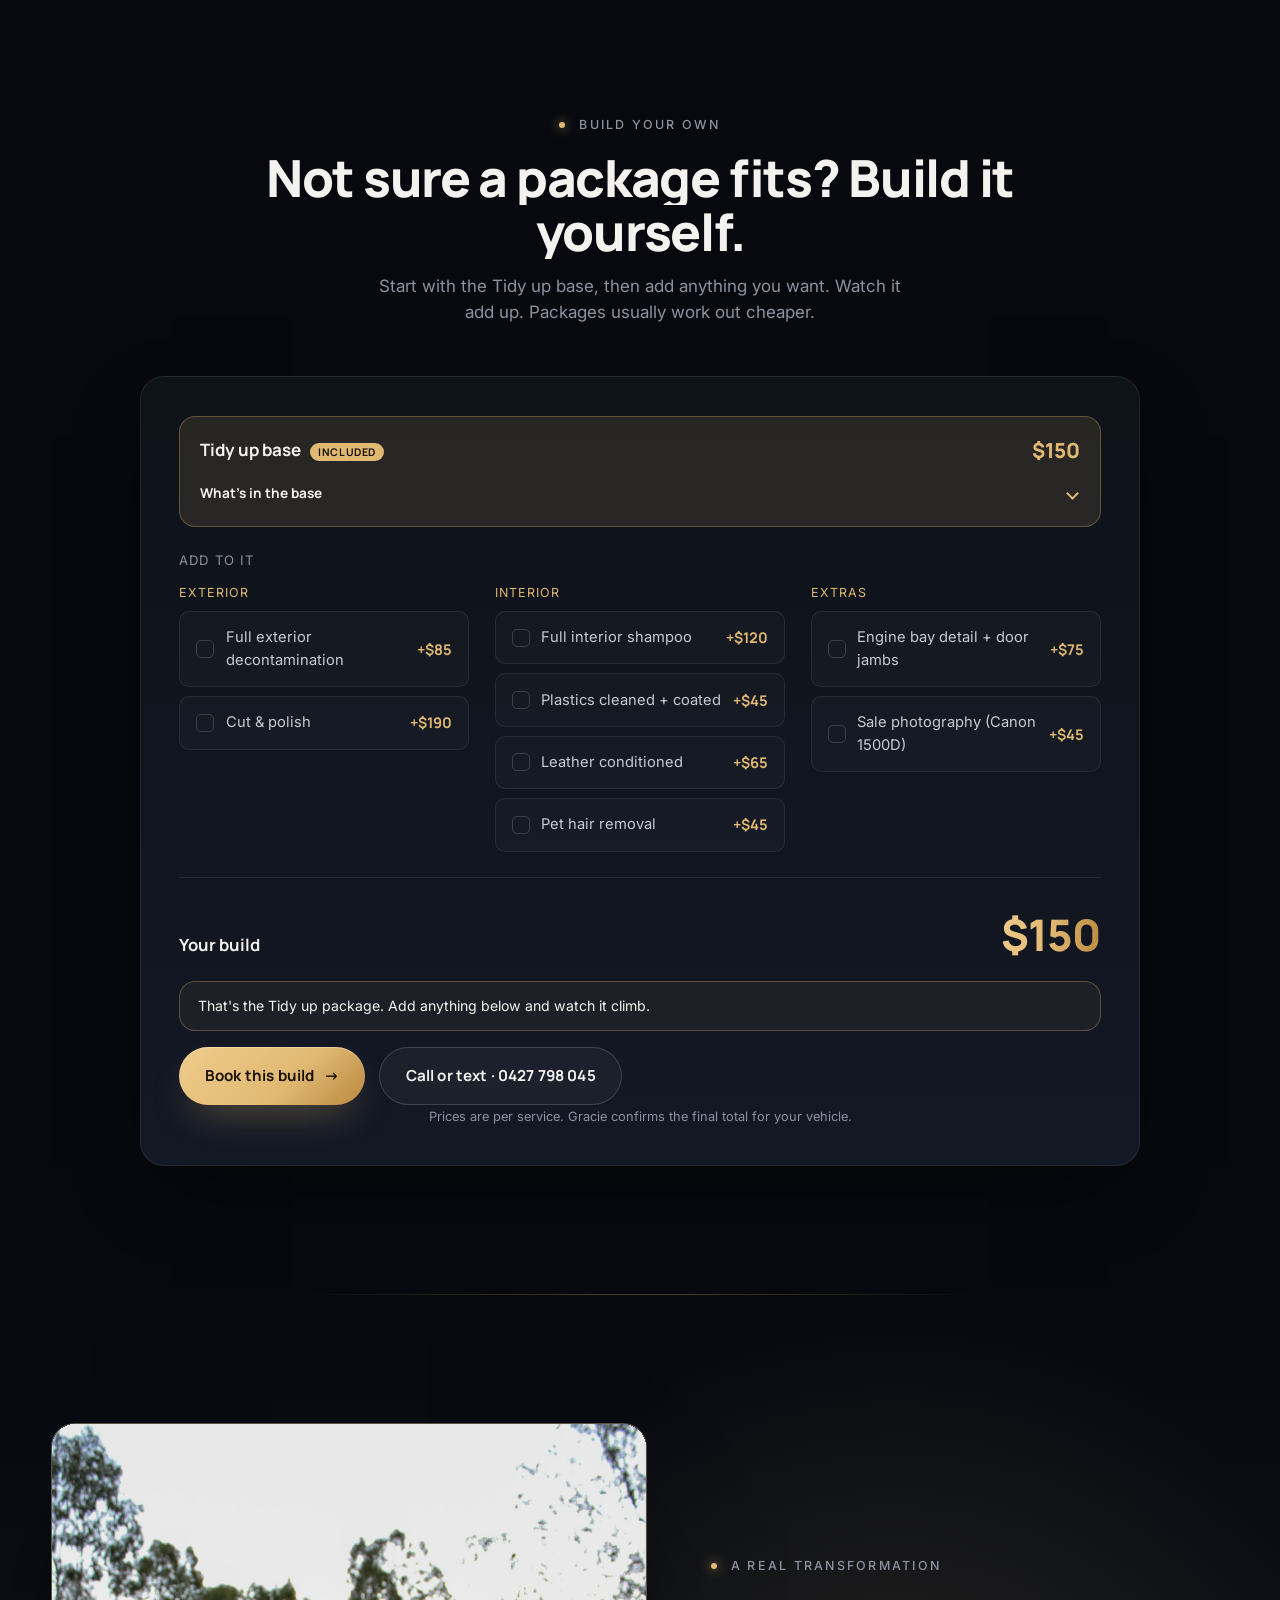
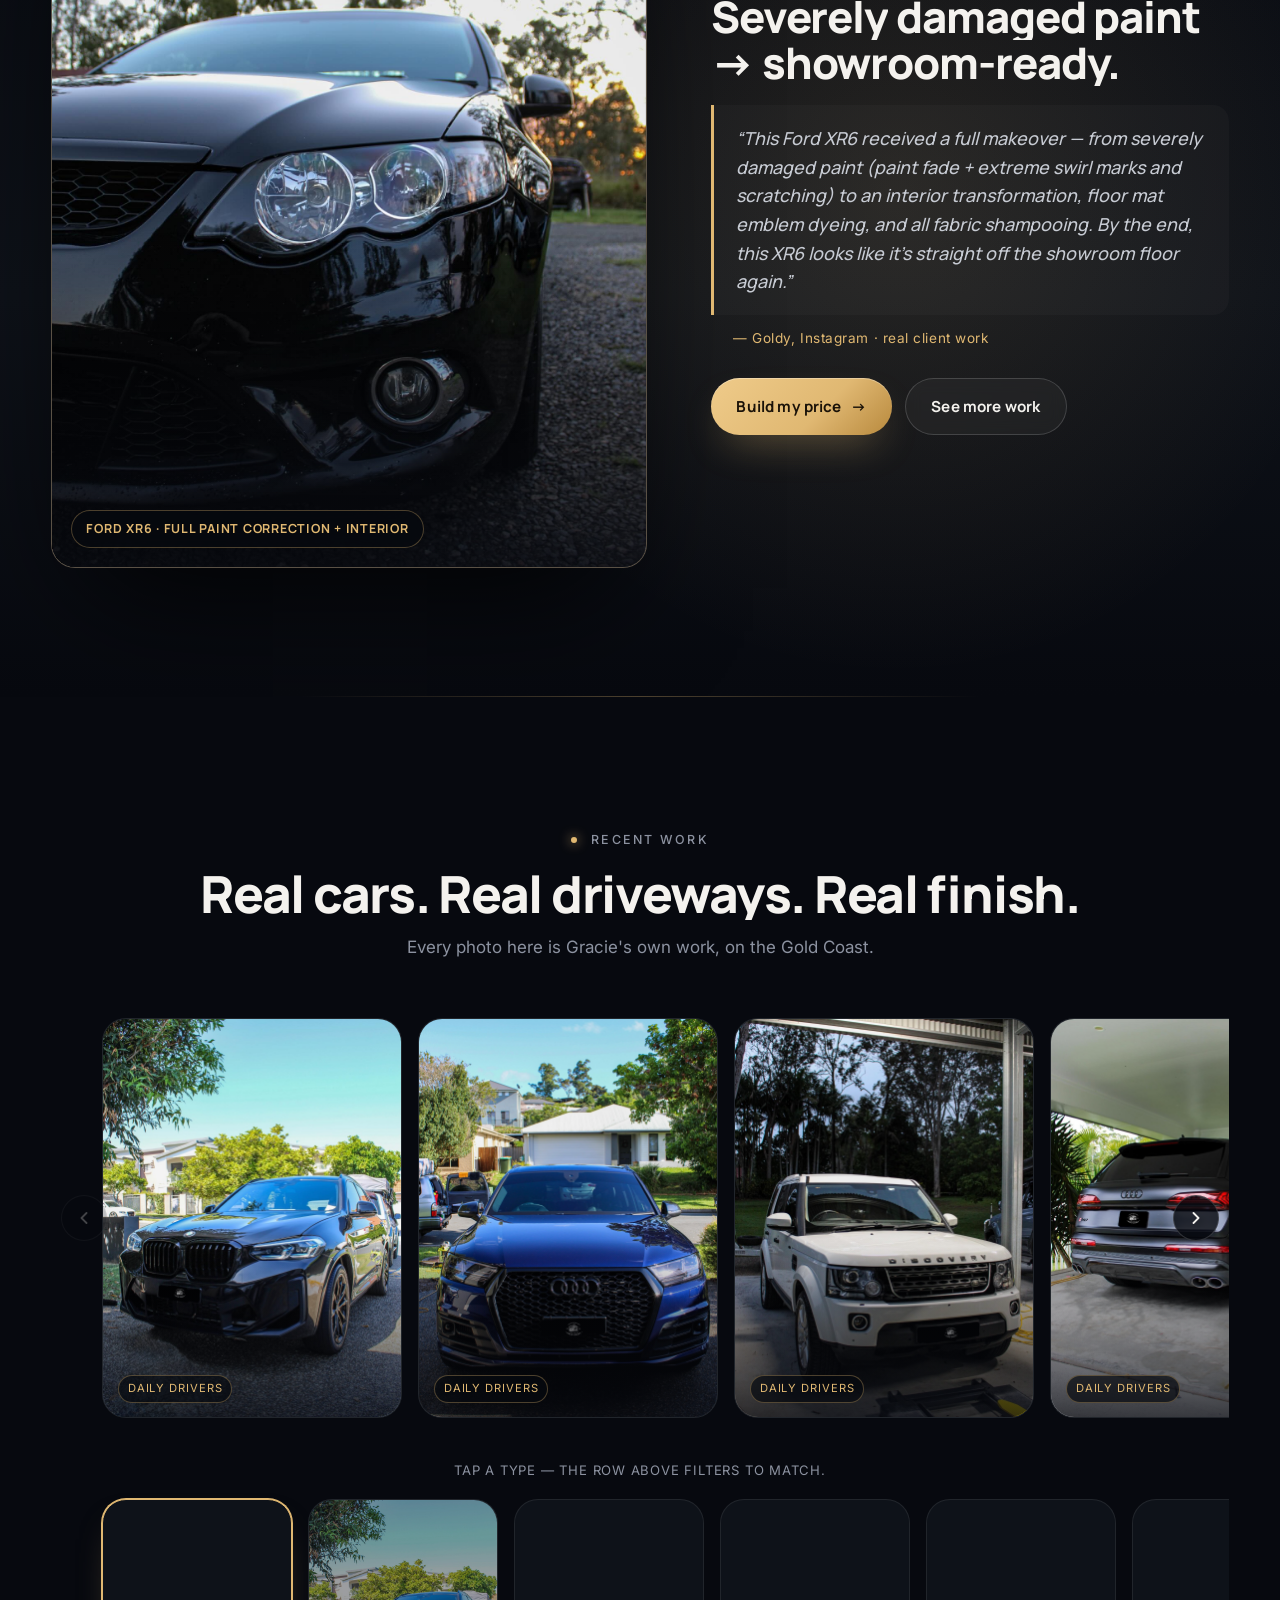
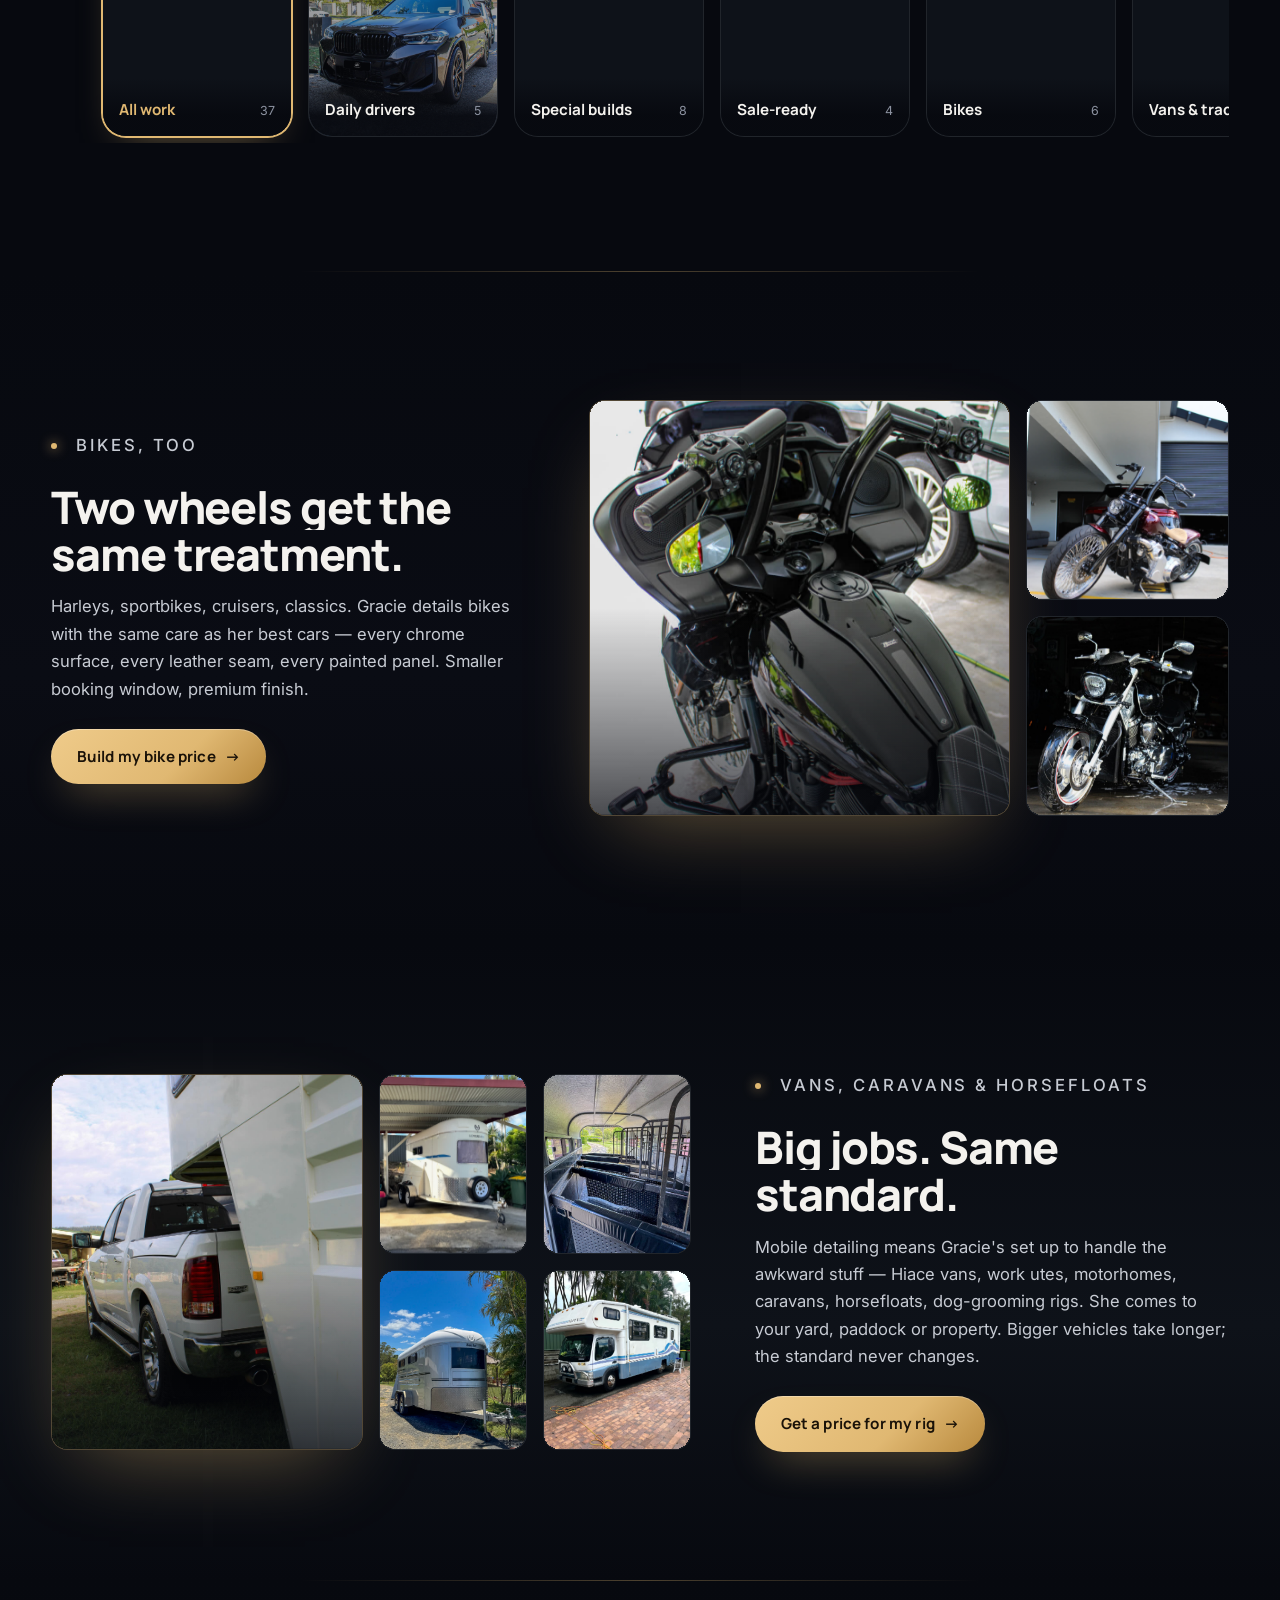
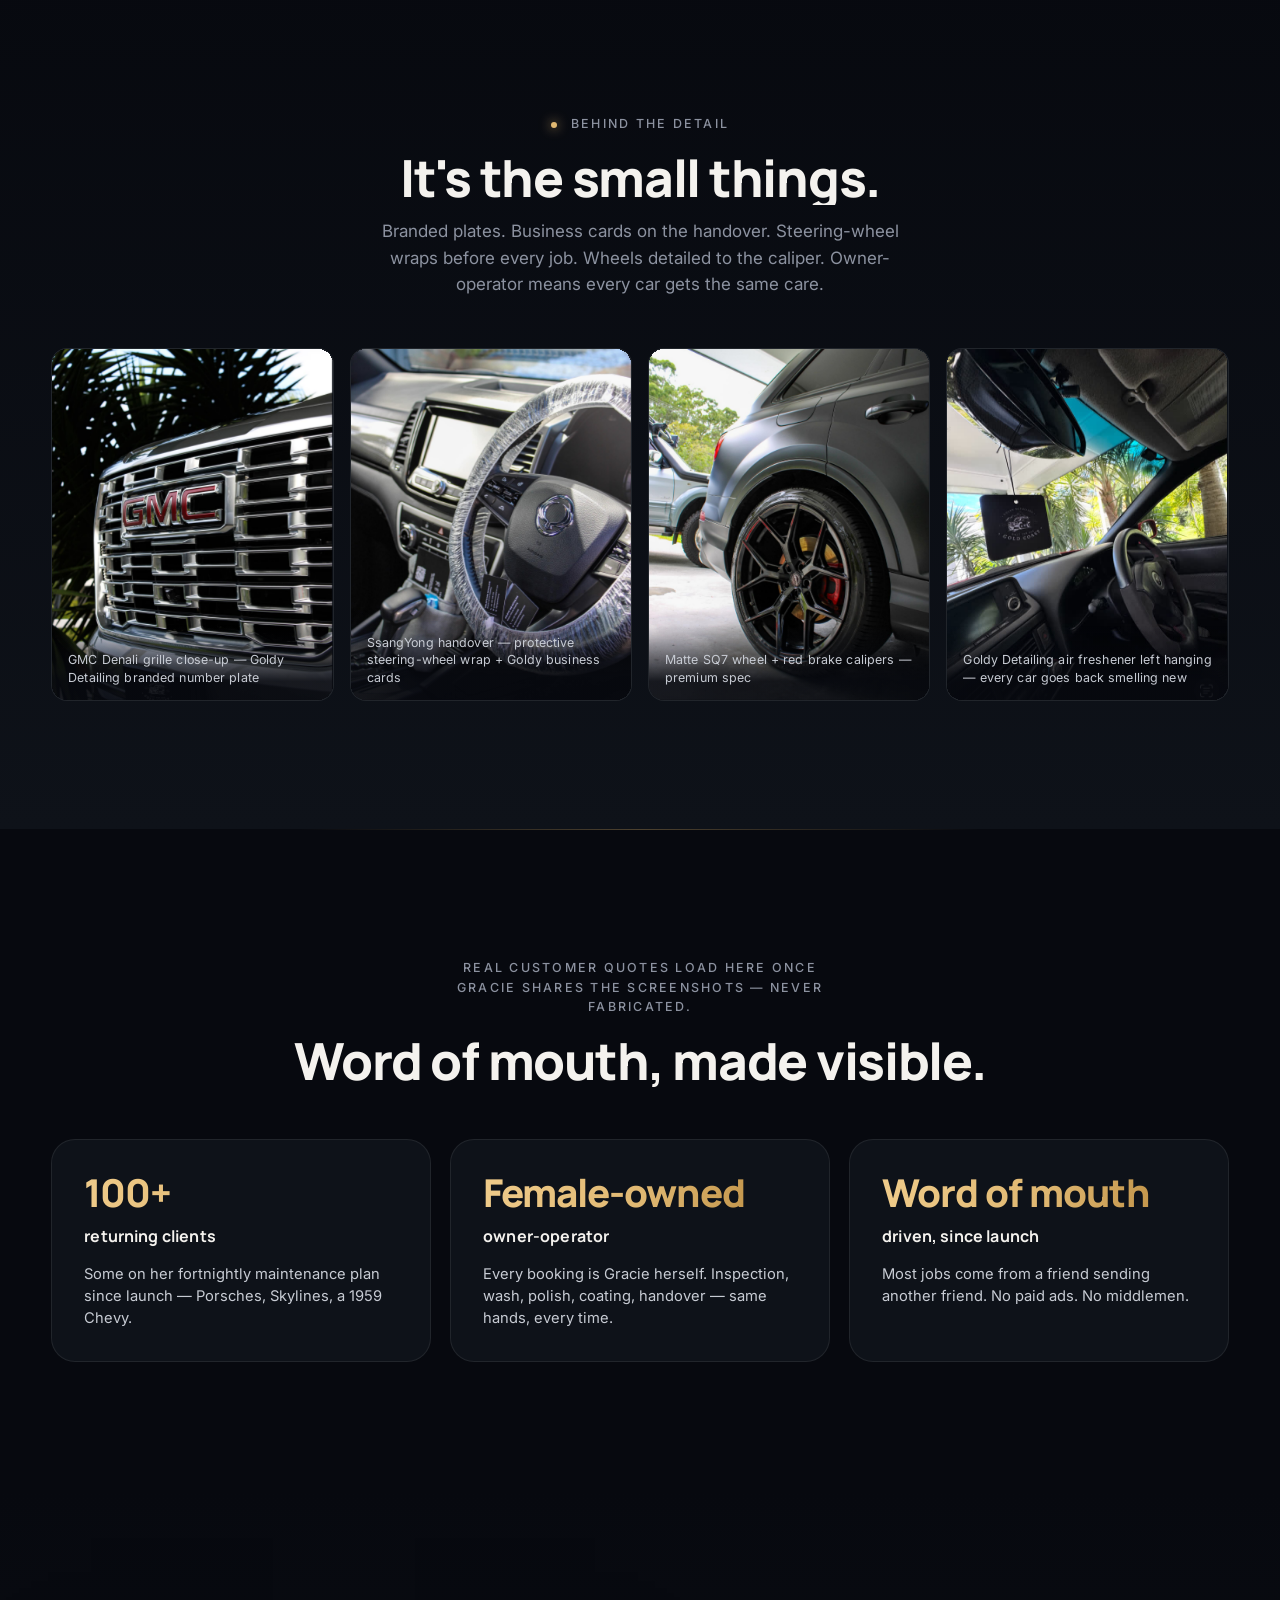
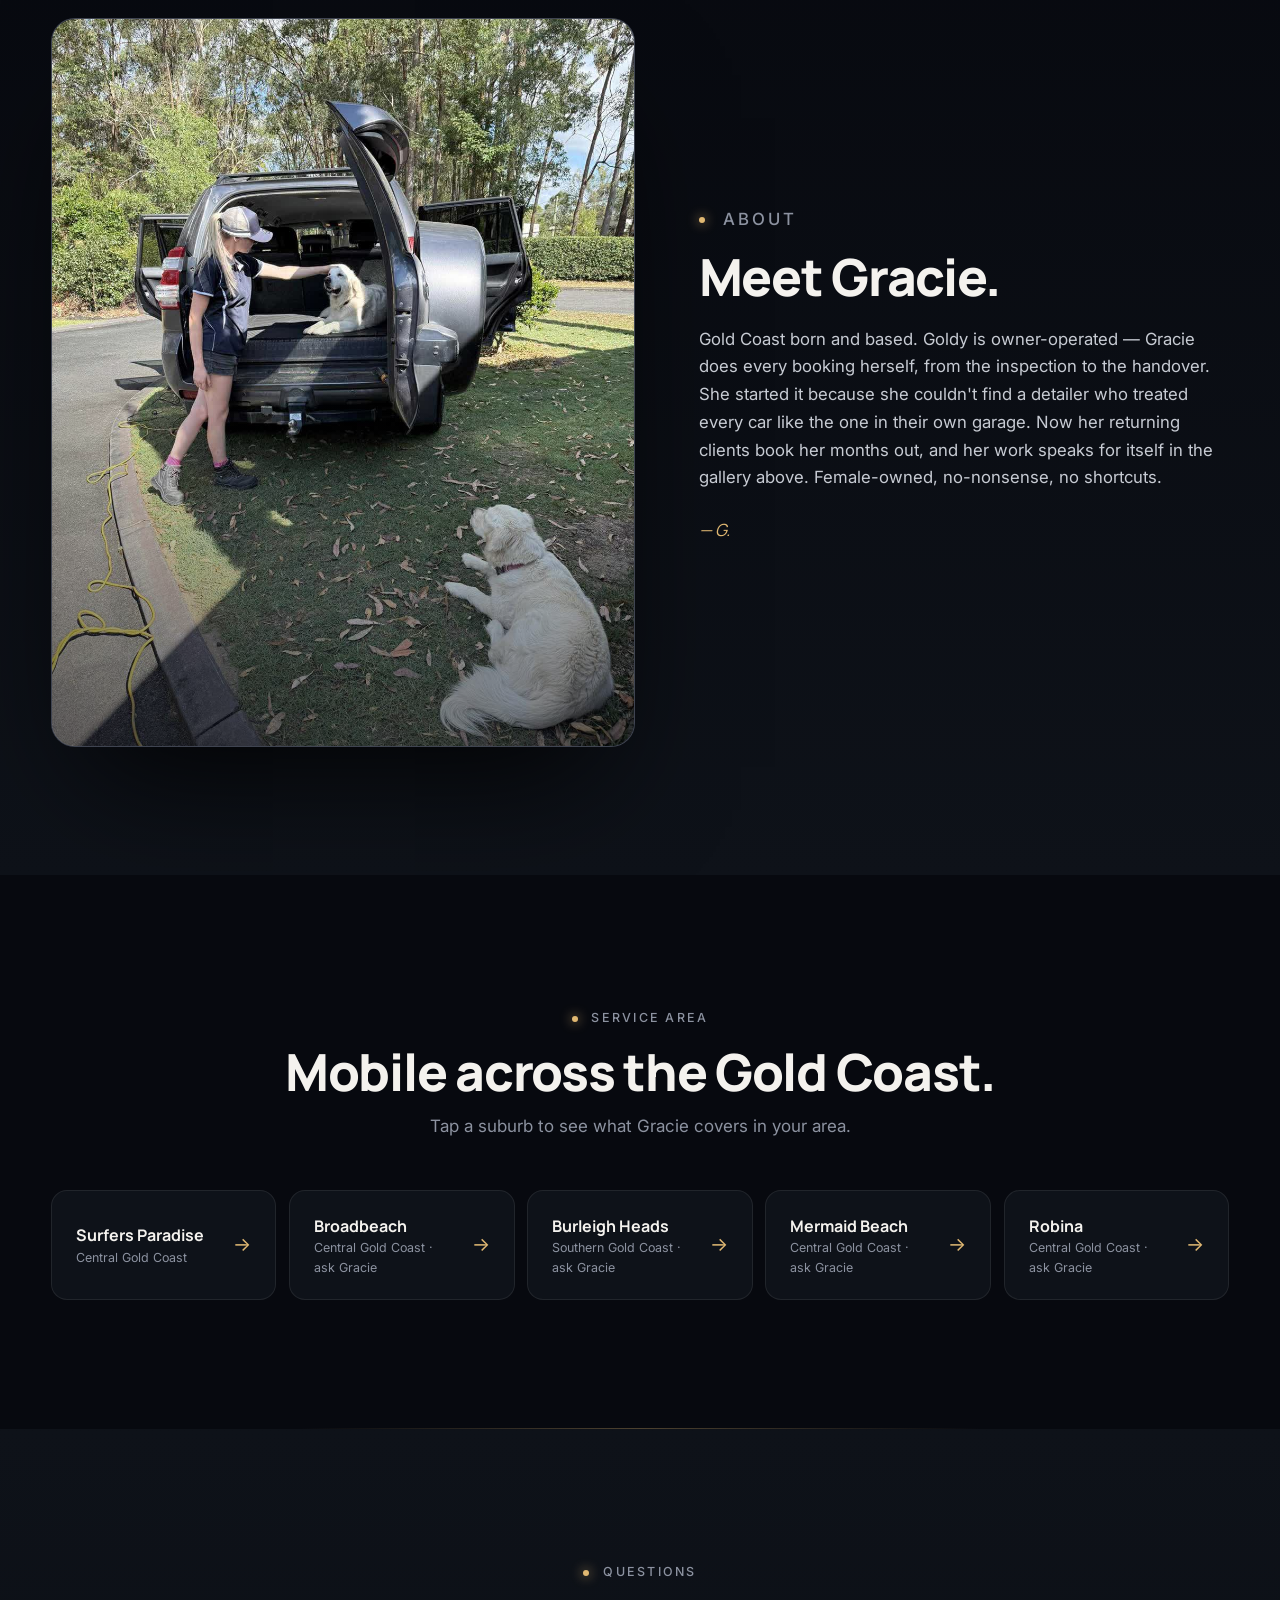
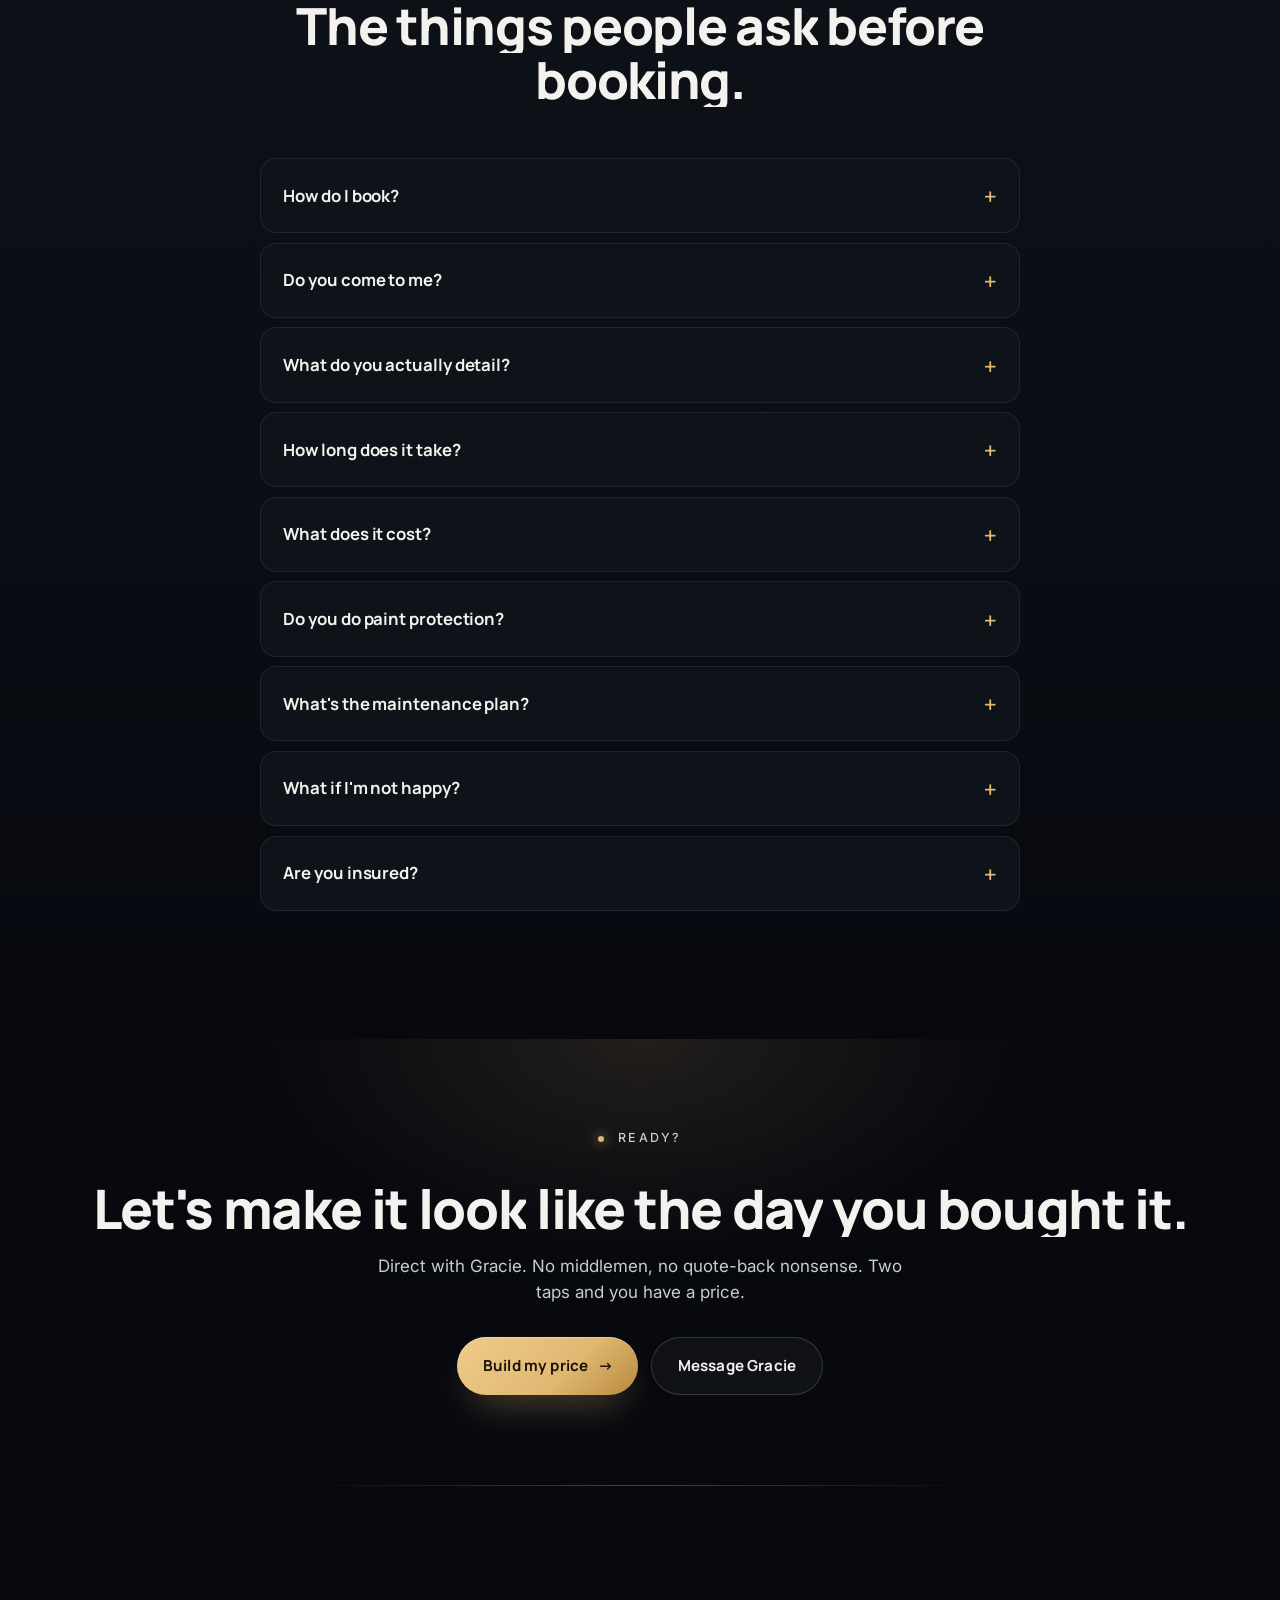
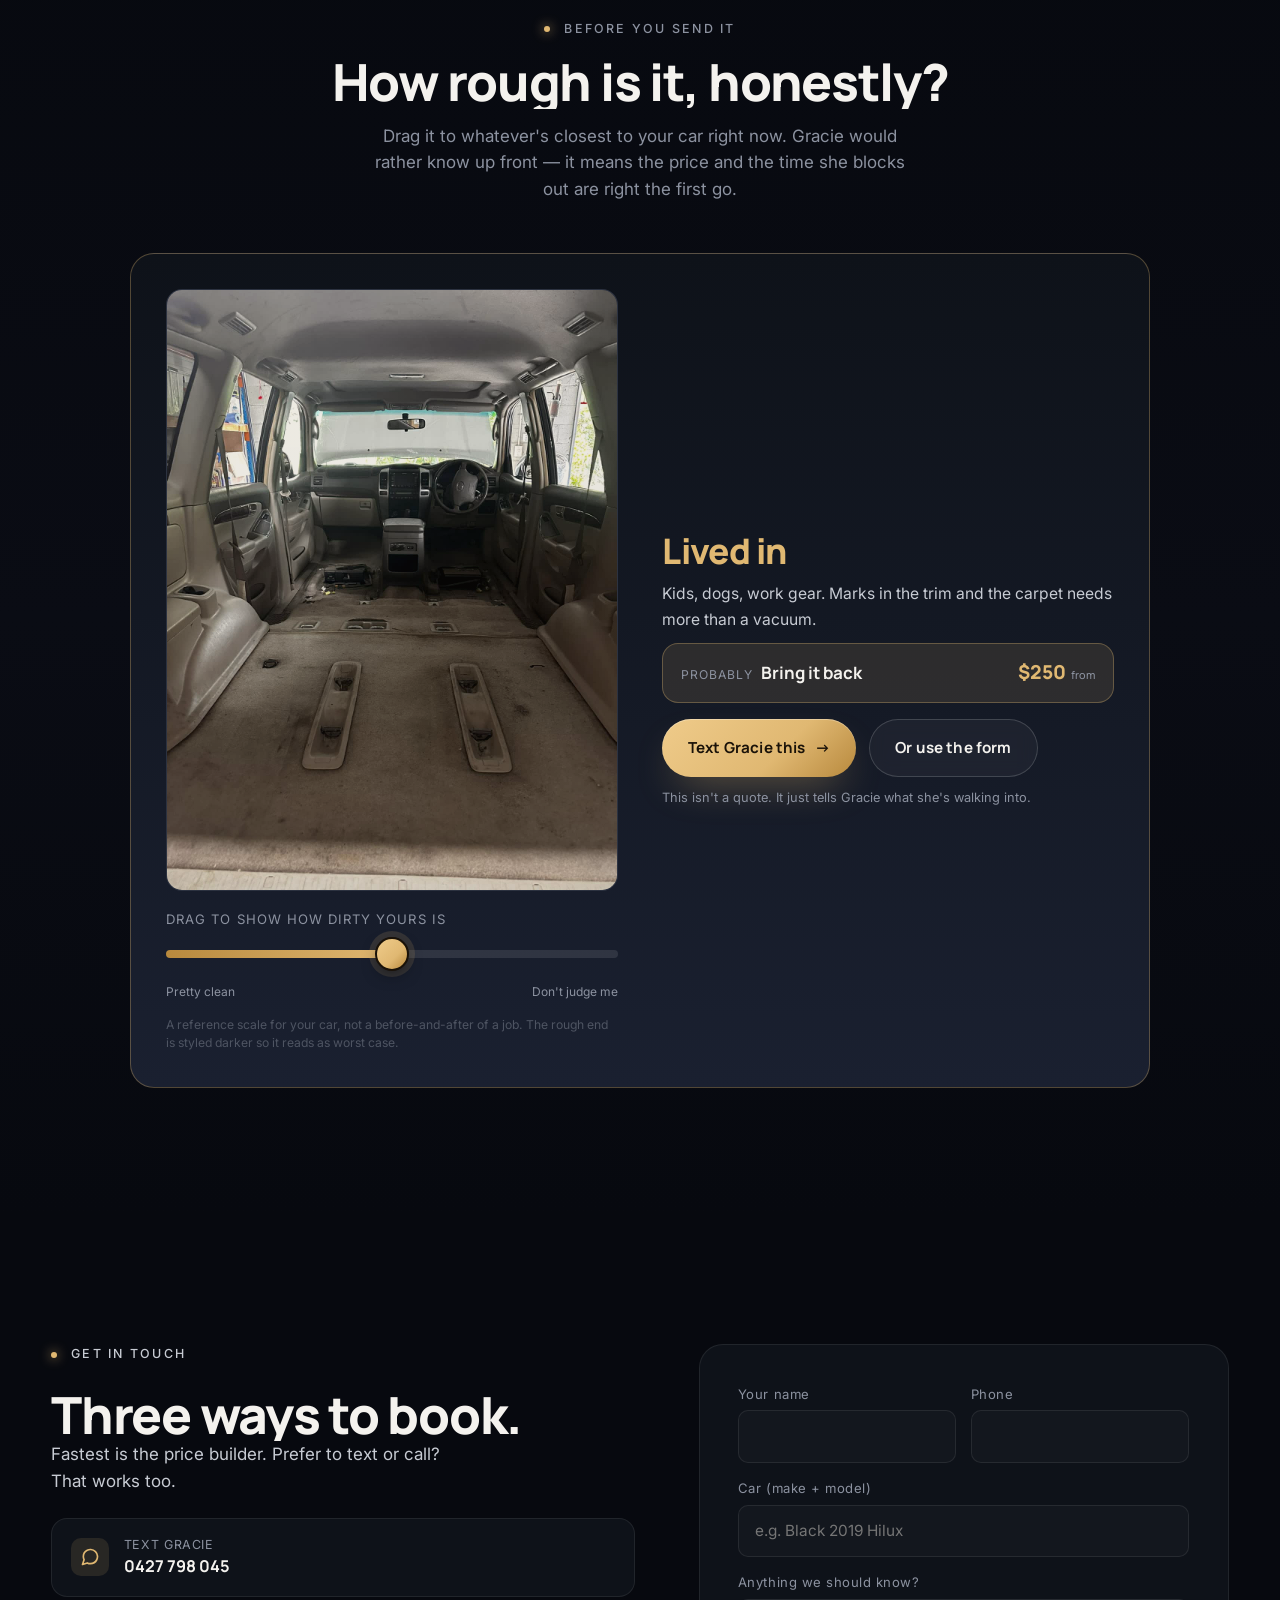
==== commit 330d1b78: "v7 Gracie edits: new vehicle categories, filterable work rails, condition slider Removed the Process" ====
--- a/index.html
+++ b/index.html
@@ -81,11 +81,11 @@
   <div class="drawer" id="drawer" aria-hidden="true" inert>
     <a href="#configurator">Get a price</a>
     <a href="#packages">Packages</a>
-    <a href="#process">Process</a>
     <a href="#gallery">Work</a>
     <a href="#bikes">Bikes</a>
     <a href="#caravans">Caravans &amp; vans</a>
     <a href="#about">About Gracie</a>
+    <a href="#condition">How rough is it?</a>
     <a href="#contact">Contact</a>
     <a href="#" id="drawerPhone" class="btn btn-primary">Call Gracie</a>
   </div>
@@ -223,22 +223,6 @@
       </div>
     </section>
     <div class="divider" data-reveal></div>
-
-    <!-- ============================================================
-         PROCESS — horizontal pinned timeline (desktop) / stacked (mobile)
-         ============================================================ -->
-    <section class="process" id="process">
-      <div class="container">
-        <div class="section-head">
-          <p class="eyebrow"><span class="dot"></span> Your paint's journey</p>
-          <h2 class="split">Every detail follows the same five steps.</h2>
-          <p>Nothing skipped, nothing improvised. Slow when it counts, sharp when it doesn't.</p>
-        </div>
-      </div>
-      <div class="process-track-wrap" id="processTrackWrap">
-        <div class="process-track" id="processTrack"></div>
-      </div>
-    </section>
 
     <!-- ============================================================
          FEATURED TRANSFORMATION — real Goldy job + verbatim IG caption
@@ -268,7 +252,10 @@
     <div class="divider" data-reveal></div>
 
     <!-- ============================================================
-         GALLERY — masonry + horizontal "by occasion" rail
+         GALLERY — Rail 1 (every photo) + Rail 2 (category cards that
+         filter Rail 1). Both scroll natively at EVERY breakpoint; the old
+         rail was overflow:hidden on desktop so its tail was unreachable.
+         data-lenis-prevent-wheel keeps Lenis off horizontal trackpad scroll.
          ============================================================ -->
     <section class="gallery" id="gallery">
       <div class="container">
@@ -277,11 +264,25 @@
           <h2 class="split">Real cars. Real driveways. Real finish.</h2>
           <p>Every photo here is Gracie's own work, on the Gold Coast.</p>
         </div>
-        <div class="gallery-grid" id="galleryGrid"></div>
-
-        <div class="occasion-rail" aria-label="By occasion">
-          <div class="occasion-track" id="occasionTrack"></div>
-        </div>
+
+        <div class="rail-wrap" data-reveal>
+          <div class="rail work-rail" id="workRail" role="region"
+               aria-label="All recent work — scroll sideways" tabindex="0" data-lenis-prevent-wheel>
+            <div class="rail-track work-track" id="workTrack"></div>
+          </div>
+          <button type="button" class="rail-nav rail-prev" id="workPrev" aria-label="Scroll work photos left">
+            <svg viewBox="0 0 24 24" width="20" height="20" fill="none" stroke="currentColor" stroke-width="2.2" stroke-linecap="round" stroke-linejoin="round" aria-hidden="true"><path d="M15 18l-6-6 6-6"/></svg>
+          </button>
+          <button type="button" class="rail-nav rail-next" id="workNext" aria-label="Scroll work photos right">
+            <svg viewBox="0 0 24 24" width="20" height="20" fill="none" stroke="currentColor" stroke-width="2.2" stroke-linecap="round" stroke-linejoin="round" aria-hidden="true"><path d="M9 18l6-6-6-6"/></svg>
+          </button>
+        </div>
+
+        <p class="rail-hint" id="railHint"></p>
+        <div class="rail filter-rail" id="filterRail" data-lenis-prevent-wheel data-reveal>
+          <div class="rail-track filter-track" id="filterTrack" role="group" aria-label="Filter work by type"></div>
+        </div>
+        <p class="sr-only" id="workStatus" role="status" aria-live="polite"></p>
       </div>
     </section>
     <div class="divider" data-reveal></div>
@@ -408,6 +409,18 @@
           <a href="#configurator" class="btn btn-primary">Build my price <span class="arrow">→</span></a>
           <a href="#contact" class="btn btn-ghost">Message Gracie</a>
         </div>
+      </div>
+    </section>
+    <div class="divider" data-reveal></div>
+
+    <!-- ============================================================
+         CONDITION SELF-ASSESSMENT — "How rough is it?"
+         A visitor INPUT widget, never a claim about Gracie's work.
+         Everything inside is rendered by renderCondition().
+         ============================================================ -->
+    <section class="condition" id="condition">
+      <div class="container">
+        <div id="condMount"></div>
       </div>
     </section>
 
@@ -443,6 +456,7 @@
               <label for="cMsg">Anything we should know?</label>
               <textarea id="cMsg" name="message" placeholder="Suburb, condition, what you're after..."></textarea>
             </div>
+            <p class="form-condition" id="formCondition" hidden></p>
             <div class="form-submit">
               <button type="submit" class="btn btn-primary">Text Gracie <span class="arrow">→</span></button>
             </div>
@@ -468,7 +482,6 @@
           <ul>
             <li><a href="#configurator">Get a price</a></li>
             <li><a href="#packages">Packages</a></li>
-            <li><a href="#process">Process</a></li>
             <li><a href="#gallery">Work</a></li>
             <li><a href="#about">About</a></li>
           </ul>
--- a/styles.css
+++ b/styles.css
@@ -781,154 +781,156 @@
 .pkg-cta { margin-top: auto; padding-top: 0.4rem; }
 .pkg-cta .btn { width: 100%; justify-content: center; }
 
-/* -------- PROCESS TIMELINE -------- */
-.process {
-  background: linear-gradient(180deg, var(--bg-card) 0%, var(--bg-deep) 100%);
-  overflow: hidden;
-}
-.process-track-wrap {
-  position: relative;
-  height: 100vh;
-  display: flex;
-  align-items: center;
-}
-.process-track {
-  display: flex;
-  gap: 2vw;
-  padding-inline: 4vw;
-  will-change: transform;
-}
-.process-card {
-  flex: 0 0 min(680px, 80vw);
-  background: linear-gradient(180deg, var(--bg-card-2) 0%, var(--bg-elev) 100%);
-  border: 1px solid var(--line);
-  border-radius: var(--r-lg);
-  padding: 2rem;
-  display: grid;
-  grid-template-columns: 1.05fr 1fr;
-  gap: 2rem;
-  align-items: center;
-  box-shadow: var(--shadow-card);
-}
-.process-card-text { padding: 1rem; }
-.process-step {
-  font-family: var(--font-display);
-  font-weight: 800;
-  font-size: 4rem;
-  letter-spacing: -0.05em;
-  background: linear-gradient(95deg, var(--gold-warm), var(--gold-deep));
-  -webkit-background-clip: text;
-  background-clip: text;
-  color: transparent;
-  line-height: 1;
-  margin-bottom: 0.8rem;
-}
-.process-title {
-  font-family: var(--font-display);
-  font-weight: 800;
-  font-size: 1.7rem;
-  letter-spacing: -0.02em;
-  margin-bottom: 0.7rem;
-}
-.process-body { font-size: 0.98rem; color: var(--text-body); line-height: 1.6; }
-.process-img {
-  position: relative;
-  aspect-ratio: 4/5;
-  border-radius: var(--r);
-  overflow: hidden;
-  background: var(--bg-elev);
-}
-.process-img img {
-  width: 100%; height: 100%;
-  object-fit: cover;
-}
-
-/* Mobile fallback (stacked) is in @media below */
-
 /* -------- GALLERY -------- */
 .gallery {
   background: var(--bg-deep);
 }
-.gallery-grid {
-  display: grid;
-  grid-template-columns: repeat(3, 1fr);
-  grid-auto-rows: 240px;
+
+/* -------- WORK RAILS (v7) --------
+   Rail 1 = every photo. Rail 2 = category cards that filter Rail 1.
+   Native overflow-x at EVERY breakpoint — the old .occasion-rail was
+   overflow:hidden above 1025px with no scroll driver, so its tail cards
+   were unreachable. No will-change: nothing transforms these tracks. */
+.rail-wrap { position: relative; margin-top: var(--gap-inner); }
+
+.rail {
+  overflow-x: auto;
+  overflow-y: hidden;
+  overscroll-behavior-inline: contain;   /* no scroll-chaining / iOS back-swipe */
+  -webkit-overflow-scrolling: touch;
+  scroll-snap-type: x proximity;         /* proximity never fights a fast flick */
+  scroll-padding-inline: 4vw;
+  scrollbar-width: none;
+}
+.rail::-webkit-scrollbar { display: none; }
+.rail:focus-visible { outline: 2px solid var(--gold); outline-offset: 4px; border-radius: var(--r); }
+
+.rail-track {
+  display: flex;
   gap: 1rem;
-  margin-top: var(--gap-inner);
-}
-.gallery-tile {
+  padding-inline: 4vw;
+  padding-block: 0.4rem;
+}
+/* Guards the trailing inset in engines that drop end padding on overflow. */
+.rail-track::after { content: ''; flex: 0 0 1px; }
+
+/* One composited animation on the TRACK when the filter changes — never 30
+   per-card transitions. */
+.work-track.is-swapping { animation: railSwap 260ms var(--ease-out); }
+@keyframes railSwap {
+  from { opacity: 0.35; transform: translate3d(-10px, 0, 0); }
+  to   { opacity: 1;    transform: translate3d(0, 0, 0); }
+}
+
+.work-card {
+  flex: 0 0 min(300px, 68vw);      /* deliberate peek = "this scrolls" */
+  aspect-ratio: 3 / 4;
+  margin: 0;
   position: relative;
   overflow: hidden;
-  border-radius: var(--r);
+  border-radius: var(--r-lg);
   background: var(--bg-card);
   border: 1px solid var(--line);
+  scroll-snap-align: start;
   isolation: isolate;
 }
-.gallery-tile img {
-  width: 100%; height: 100%;
-  object-fit: cover;
-  transition: transform 800ms var(--ease-out), filter 600ms var(--ease-out);
-  will-change: transform;
-}
-.gallery-tile:hover img { transform: scale(1.04); }
-.gallery-tile::after {
+.work-card.is-filtered { display: none; }
+.work-card img { width: 100%; height: 100%; object-fit: cover; }
+.work-card::after {
   content: '';
   position: absolute; inset: 0;
-  background: linear-gradient(180deg, transparent 50%, rgba(7,9,15,0.75) 100%);
+  background: linear-gradient(180deg, transparent 55%, rgba(7,9,15,0.8) 100%);
   pointer-events: none;
 }
-.gallery-tile .tag {
-  position: absolute;
-  bottom: 0.9rem; left: 0.9rem;
-  z-index: 1;
+.work-card-tag {
+  position: absolute; bottom: 0.9rem; left: 0.9rem; z-index: 1;
   padding: 4px 9px;
   background: rgba(7,9,15,0.7);
   border: 1px solid var(--gold-line);
   color: var(--gold);
-  font-size: 0.7rem;
-  letter-spacing: 0.08em;
+  font-size: 0.7rem; letter-spacing: 0.08em; text-transform: uppercase;
+  border-radius: 999px;
+}
+
+.rail-hint {
+  margin: 2.2rem 0 0.8rem;
+  text-align: center;
+  font-size: 0.82rem;
+  letter-spacing: 0.06em;
   text-transform: uppercase;
-  border-radius: 999px;
-  backdrop-filter: blur(6px);
-}
-.gallery-tile.wide { grid-column: span 2; }
-.gallery-tile.tall { grid-row: span 2; }
-
-/* Horizontal "by occasion" row */
-.occasion-rail {
-  margin-top: 3rem;
-  padding-block: 2rem;
+  color: var(--text-muted);
+}
+.filter-card {
+  flex: 0 0 min(190px, 46vw);
+  aspect-ratio: 4 / 5;
+  min-height: 44px;
+  position: relative;
+  padding: 0;
   overflow: hidden;
-  position: relative;
-}
-.occasion-track {
-  display: flex;
-  gap: 1.2rem;
-  padding-inline: 4vw;
-  will-change: transform;
-}
-.occasion-card {
-  flex: 0 0 min(360px, 70vw);
-  aspect-ratio: 3/4;
   border-radius: var(--r-lg);
-  overflow: hidden;
-  position: relative;
   background: var(--bg-card);
   border: 1px solid var(--line);
-}
-.occasion-card img {
+  scroll-snap-align: start;
+  text-align: left;
+  cursor: pointer;
+  transition: border-color 200ms var(--ease-out), transform 200ms var(--ease-out), box-shadow 200ms var(--ease-out);
+}
+.filter-card img {
+  position: absolute; inset: 0;
   width: 100%; height: 100%;
   object-fit: cover;
-}
-.occasion-card-caption {
-  position: absolute;
-  inset: auto 0 0 0;
-  padding: 1.4rem 1.4rem 1.2rem;
-  background: linear-gradient(180deg, transparent 0%, rgba(7,9,15,0.92) 70%);
-  color: var(--text-primary);
-  font-family: var(--font-display);
-  font-weight: 700;
-  font-size: 1.05rem;
+  opacity: 0.62;
+  transition: opacity 300ms var(--ease-out);
+}
+.filter-card-meta {
+  position: absolute; inset: auto 0 0 0;
+  display: flex; align-items: baseline; gap: 0.5rem;
+  padding: 1.2rem 1rem 0.9rem;
+  background: linear-gradient(180deg, transparent 0%, rgba(7,9,15,0.94) 65%);
+}
+.filter-card-label { font-family: var(--font-display); font-weight: 700; font-size: 0.95rem; color: var(--text-primary); }
+.filter-card-count { margin-left: auto; font-size: 0.78rem; color: var(--text-muted); }
+.filter-card[aria-pressed="true"] {
+  border-color: var(--gold);
+  box-shadow: 0 0 0 1px var(--gold), 0 18px 40px -22px rgba(224,184,114,0.55);
+}
+.filter-card[aria-pressed="true"] img { opacity: 0.92; }
+.filter-card[aria-pressed="true"] .filter-card-label { color: var(--gold); }
+
+/* Desktop-only affordances: visible scrollbar, arrows, grab-drag. */
+.rail-nav { display: none; }
+@media (hover: hover) and (min-width: 1025px) {
+  .rail { scrollbar-width: thin; scrollbar-color: var(--gold-line) transparent; }
+  .rail::-webkit-scrollbar { display: block; height: 6px; }
+  .rail::-webkit-scrollbar-thumb { background: var(--gold-line); border-radius: 999px; }
+  .rail::-webkit-scrollbar-track { background: transparent; }
+  .work-rail { cursor: grab; }
+  .work-rail.is-grabbing { cursor: grabbing; user-select: none; }
+  .filter-card:hover { transform: translateY(-3px); border-color: var(--gold-line); }
+  .filter-card:hover img { opacity: 0.85; }
+
+  .rail-nav {
+    display: grid; place-items: center;
+    position: absolute; top: 50%; z-index: 3;
+    width: 46px; height: 46px;
+    transform: translateY(-50%);
+    border-radius: 50%;
+    background: rgba(7,9,15,0.82);
+    border: 1px solid var(--line-strong);
+    color: var(--text-primary);
+    transition: background 200ms var(--ease-out), opacity 200ms var(--ease-out);
+  }
+  .rail-nav:hover { background: rgba(224,184,114,0.18); border-color: var(--gold-line); }
+  .rail-nav[disabled] { opacity: 0.25; pointer-events: none; }
+  .rail-prev { left: 0.6rem; }
+  .rail-next { right: 0.6rem; }
+}
+
+/* Screen-reader-only live status */
+.sr-only {
+  position: absolute; width: 1px; height: 1px;
+  padding: 0; margin: -1px; overflow: hidden;
+  clip: rect(0 0 0 0); clip-path: inset(50%); white-space: nowrap; border: 0;
 }
 
 /* -------- TESTIMONIALS -------- */
@@ -1314,30 +1316,16 @@
   .nav-links { display: none; }
   .burger { display: block; }
   .pkg-grid { grid-template-columns: repeat(2, 1fr); }
-  .gallery-grid { grid-template-columns: repeat(2, 1fr); grid-auto-rows: 200px; }
-  .gallery-tile.wide { grid-column: span 2; }
-  .gallery-tile.tall { grid-row: span 1; }
   .tmt-grid { grid-template-columns: 1fr; }
   .about-grid { grid-template-columns: 1fr; gap: 2.5rem; }
   .contact-grid { grid-template-columns: 1fr; }
   .footer-grid { grid-template-columns: 1fr 1fr; }
 
-  /* Process: unpin and stack vertically (pin+scrub broken on iOS Safari with Lenis) */
-  .process-track-wrap { height: auto; display: block; }
-  .process-track { flex-direction: column; padding-inline: 0; gap: 1.4rem; transform: none !important; }
-  .process-card { flex: 1 1 auto; width: 100%; }
-
-  /* Occasion rail becomes horizontal native swipe */
-  .occasion-rail { overflow-x: auto; -webkit-overflow-scrolling: touch; }
-  .occasion-track { transform: none !important; }
-
   /* No hover on touch → these promoted layers cost GPU memory for zero benefit.
      Let the browser promote on demand instead of pinning dozens of layers. */
-  .gallery-tile img,
   .showcase-photo img,
   .behind-tile img,
-  .featured-photo img,
-  .process-track { will-change: auto; }
+  .featured-photo img { will-change: auto; }
 }
 
 @media (max-width: 640px) {
@@ -1349,10 +1337,6 @@
   .nav-phone { display: none; }
   .trust-row { grid-template-columns: repeat(2, 1fr); gap: 1.2rem; }
   .trust-num { font-size: 1.8rem; }
-  .gallery-grid { grid-template-columns: 1fr; grid-auto-rows: 280px; }
-  .gallery-tile.wide { grid-column: auto; }
-  .process-card { grid-template-columns: 1fr; padding: 1.4rem; }
-  .process-img { aspect-ratio: 16/10; order: -1; }
   .footer-grid { grid-template-columns: 1fr; }
   .field-row { grid-template-columns: 1fr; }
   .cfg-result-head { flex-direction: column; align-items: flex-start; gap: 0.6rem; }
@@ -2325,3 +2309,193 @@
 @media (prefers-reduced-motion: reduce) {
   .hero-video { display: none !important; }
 }
+
+/* =====================================================================
+   v7 — CONDITION SELF-ASSESSMENT ("How rough is it?")
+   A visitor INPUT control. Never labelled as a result of Gracie's work.
+   All motion is CSS off two custom properties; JS writes them once per
+   level change (max 4 writes across a full drag), never per frame.
+   ===================================================================== */
+
+/* Registered so they can be transitioned. Where @property is unsupported
+   the widget simply snaps between levels — still perfectly usable. */
+@property --wipe { syntax: '<number>'; inherits: true; initial-value: 0.5; }
+@property --dirt { syntax: '<number>'; inherits: true; initial-value: 0.5; }
+
+.condition {
+  background: linear-gradient(180deg, var(--bg-deep) 0%, #0a0c14 55%, var(--bg-deep) 100%);
+}
+
+.cond-panel {
+  --wipe: 0.5;
+  --dirt: 0.5;
+  --thumb: 34px;
+  /* A range thumb's centre travels from thumb/2 to width-thumb/2, so the
+     seam has to use the same geometry or it drifts ~17px at the ends. */
+  --wipe-x: calc(var(--wipe) * (100% - var(--thumb)) + var(--thumb) / 2);
+
+  display: grid;
+  grid-template-columns: 1fr 1fr;
+  gap: clamp(1.4rem, 3.5vw, 3rem);
+  align-items: center;
+  max-width: 1020px;
+  margin: var(--gap-inner) auto 0;
+  padding: clamp(1.2rem, 3vw, 2.2rem);
+  background: linear-gradient(180deg, var(--bg-card) 0%, var(--bg-elev) 100%);
+  border: 1px solid var(--gold-line);
+  border-radius: var(--r-lg);
+  transition: --wipe 260ms var(--ease-out), --dirt 260ms var(--ease-out);
+}
+/* While a finger/mouse is down: track instantly, no rubber-banding. */
+.cond-panel.is-dragging { transition: none; }
+
+.cond-visual { min-width: 0; }
+.cond-stage {
+  position: relative;
+  margin: 0;
+  aspect-ratio: 3 / 4;          /* matches the exported photo pair exactly */
+  border-radius: var(--r);
+  overflow: hidden;
+  background: var(--bg-elev);
+  border: 1px solid var(--line);
+}
+.cond-img {
+  position: absolute; inset: 0;
+  width: 100%; height: 100%;
+  object-fit: cover;
+}
+/* The grade — static per level, so at most 4 re-rasters across a drag. */
+.cond-img-dirty {
+  z-index: 1;
+  filter:
+    saturate(calc(1 - var(--dirt) * 0.30))
+    contrast(calc(1 + var(--dirt) * 0.10))
+    brightness(calc(1 - var(--dirt) * 0.12))
+    sepia(calc(var(--dirt) * 0.16));
+}
+/* The two reference photos are different vehicles shot at different distances,
+   so a hard wipe seam would read as a broken join. Cross-fade instead: the
+   clean photo fades out as the handle moves right and the graded dirty photo
+   takes over. Opacity only — pure compositing, no per-frame raster. */
+/* Steep on purpose: the two "clean" levels sit fully on the clean photo and
+   the three "rough" levels fully on the dirty one, so you're always looking at
+   a real photo rather than a ghosted blend of both. The 260ms transition makes
+   the hand-off smooth, and the grading ramp differentiates within each half. */
+.cond-img-clean { z-index: 2; opacity: clamp(0, calc(2 - var(--wipe) * 4), 1); }
+
+/* Dust/haze wash over the dirty photo, opacity driven by the grading ramp. */
+.cond-grade {
+  position: absolute; inset: 0; z-index: 3;
+  pointer-events: none;
+  opacity: calc(var(--dirt) * 0.42);
+  background:
+    radial-gradient(130% 100% at 50% 12%, rgba(120,102,72,0) 32%, rgba(58,48,34,0.8) 100%),
+    linear-gradient(180deg, rgba(122,104,74,0.24) 0%, rgba(60,50,36,0.5) 100%);
+}
+
+.cond-label {
+  display: block;
+  margin: 1.1rem 0 0.2rem;
+  font-size: 0.82rem;
+  text-transform: uppercase;
+  letter-spacing: 0.08em;
+  color: var(--text-muted);
+}
+.cond-range {
+  -webkit-appearance: none; appearance: none;
+  display: block;
+  width: 100%;
+  height: 44px;                 /* full 44px touch target */
+  margin: 0;
+  background: transparent;
+  touch-action: pan-y;          /* vertical page scroll still passes through */
+  cursor: ew-resize;
+}
+.cond-range::-webkit-slider-runnable-track {
+  height: 8px;
+  border-radius: 999px;
+  background: linear-gradient(90deg, var(--gold-deep) 0%, var(--gold) var(--wipe-x), rgba(255,255,255,0.10) var(--wipe-x));
+}
+.cond-range::-webkit-slider-thumb {
+  -webkit-appearance: none; appearance: none;
+  width: var(--thumb); height: var(--thumb);
+  margin-top: -13px;            /* centre the 34px thumb on the 8px track */
+  border-radius: 50%;
+  border: 2px solid #1A1208;
+  background: linear-gradient(135deg, var(--gold-warm), var(--gold) 60%, var(--gold-deep));
+  box-shadow: 0 6px 18px -6px rgba(0,0,0,0.85), 0 0 0 6px rgba(224,184,114,0.14);
+}
+.cond-range::-moz-range-track    { height: 8px; border-radius: 999px; background: rgba(255,255,255,0.10); }
+.cond-range::-moz-range-progress { height: 8px; border-radius: 999px; background: linear-gradient(90deg, var(--gold-deep), var(--gold)); }
+.cond-range::-moz-range-thumb {
+  width: 30px; height: 30px; border-radius: 50%;
+  border: 2px solid #1A1208; background: var(--gold);
+}
+.cond-range:focus-visible { outline: none; }
+.cond-range:focus-visible::-webkit-slider-thumb { outline: 2px solid var(--gold); outline-offset: 3px; }
+.cond-range:focus-visible::-moz-range-thumb     { outline: 2px solid var(--gold); outline-offset: 3px; }
+
+.cond-ends {
+  display: flex; justify-content: space-between; gap: 1rem;
+  margin-top: 0.4rem;
+  font-size: 0.75rem; color: var(--text-muted);
+}
+.cond-photo-note {
+  margin-top: 0.9rem;
+  font-size: 0.76rem; line-height: 1.5;
+  color: var(--text-faint);
+}
+
+.cond-readout { display: flex; flex-direction: column; gap: 0.7rem; min-width: 0; }
+.cond-level {
+  font-family: var(--font-display);
+  font-weight: 800;
+  font-size: clamp(1.6rem, 3vw, 2.2rem);
+  line-height: 1.05; letter-spacing: -0.02em;
+  color: var(--gold);
+}
+.cond-blurb { color: var(--text-body); font-size: 0.98rem; line-height: 1.6; }
+.cond-suggest {
+  display: flex; align-items: baseline; flex-wrap: wrap; gap: 0.5rem;
+  padding: 0.9rem 1.1rem;
+  background: var(--gold-soft);
+  border: 1px solid var(--gold-line);
+  border-radius: var(--r);
+}
+.cond-suggest-label { font-size: 0.76rem; text-transform: uppercase; letter-spacing: 0.08em; color: var(--text-muted); }
+.cond-suggest-tier  { font-family: var(--font-display); font-weight: 700; color: var(--text-primary); }
+.cond-suggest-price { margin-left: auto; font-family: var(--font-display); font-weight: 800; color: var(--gold); font-size: 1.2rem; }
+.cond-suggest-price small { font-size: 0.68rem; color: var(--text-muted); font-weight: 500; margin-left: 0.35rem; }
+.cond-ctas { display: flex; flex-wrap: wrap; gap: 0.8rem; margin-top: 0.3rem; }
+.cond-foot { font-size: 0.8rem; color: var(--text-muted); }
+
+/* Condition chip inside the contact form */
+.form-condition {
+  display: flex; align-items: center; gap: 0.7rem; flex-wrap: wrap;
+  margin: 0 0 0.9rem;
+  padding: 0.7rem 0.9rem;
+  background: var(--gold-soft);
+  border: 1px solid var(--gold-line);
+  border-radius: var(--r-sm);
+  font-size: 0.86rem; color: var(--text-body);
+}
+.form-condition[hidden] { display: none; }
+.form-condition strong { color: var(--text-primary); }
+.form-condition-clear {
+  margin-left: auto;
+  min-height: 44px; padding: 0 0.6rem;
+  font-size: 0.8rem; color: var(--text-muted);
+  text-decoration: underline;
+  cursor: pointer;
+}
+
+@media (hover: hover) and (min-width: 1025px) {
+  .cond-stage { cursor: ew-resize; }
+}
+@media (max-width: 900px) {
+  .cond-panel { grid-template-columns: 1fr; }
+}
+@media (max-width: 640px) {
+  .cond-ctas .btn { width: 100%; justify-content: center; }
+  .cond-ends span { max-width: 45%; }
+}
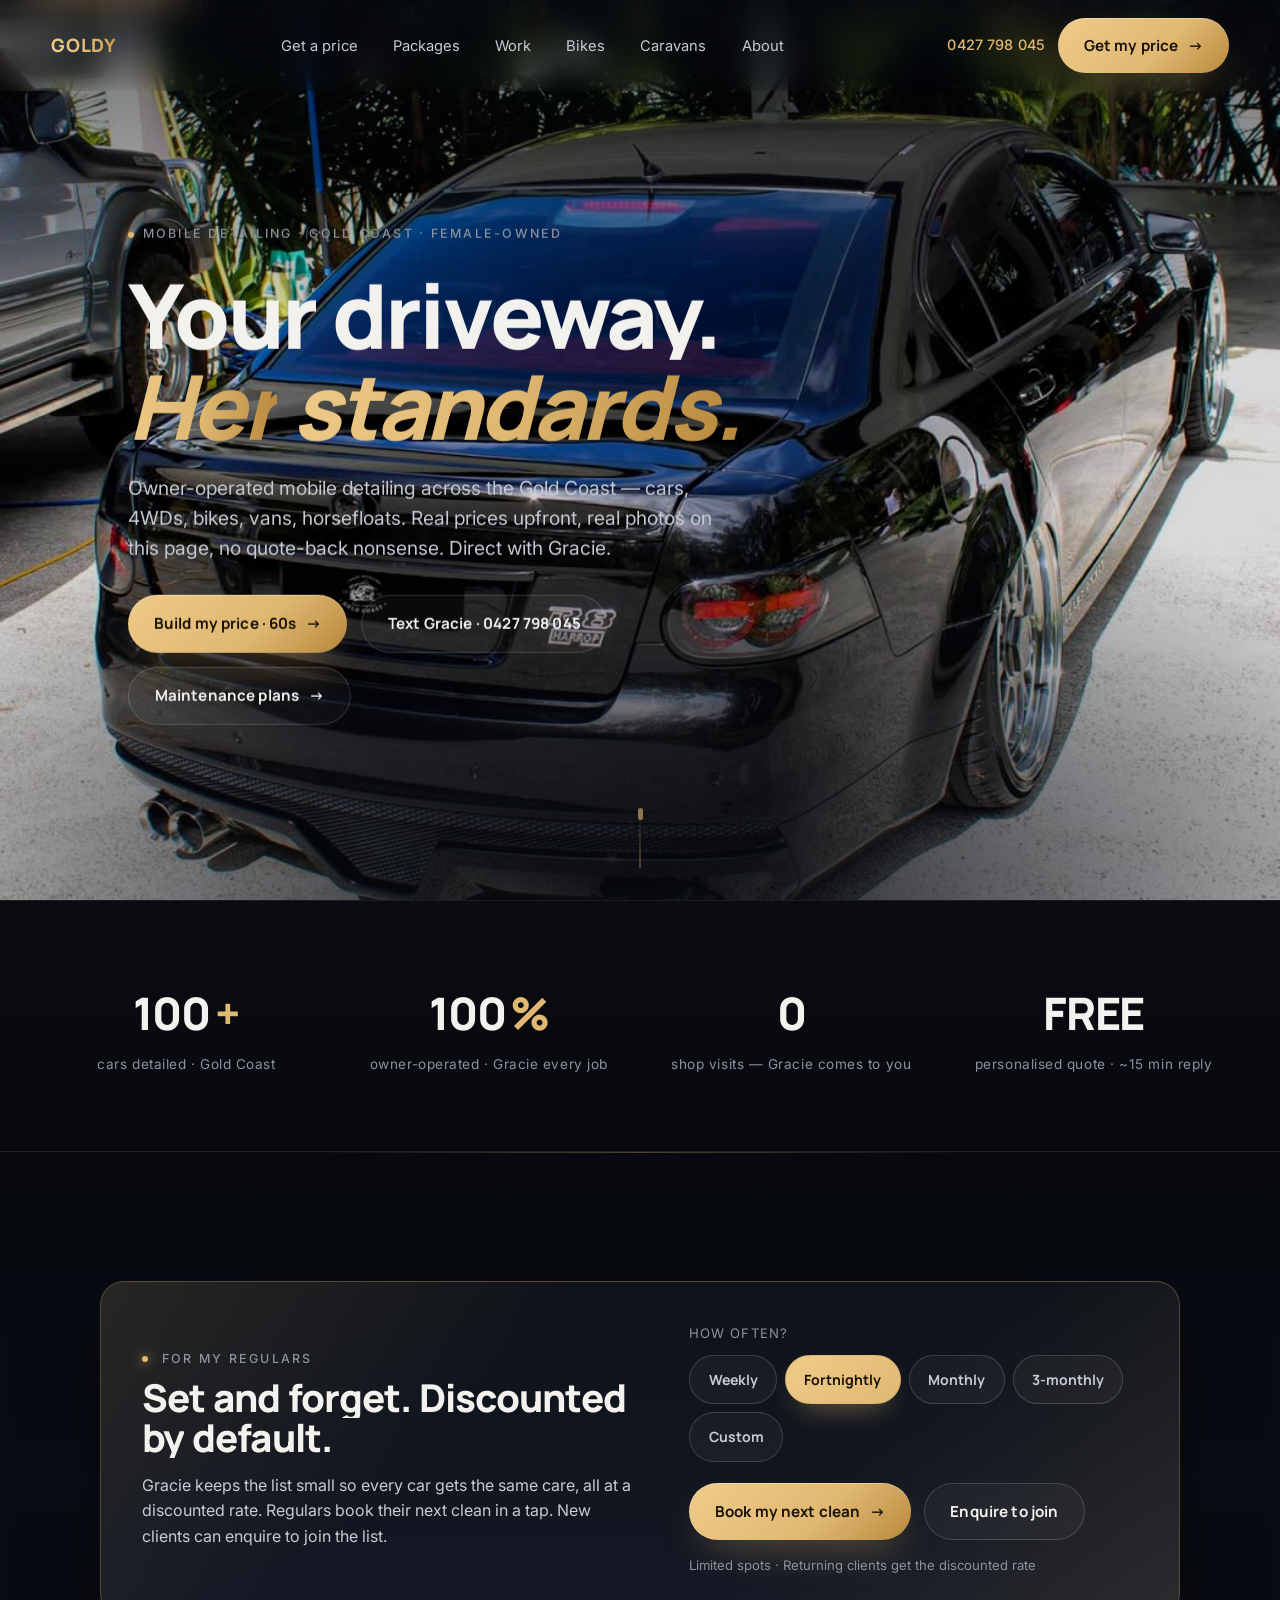
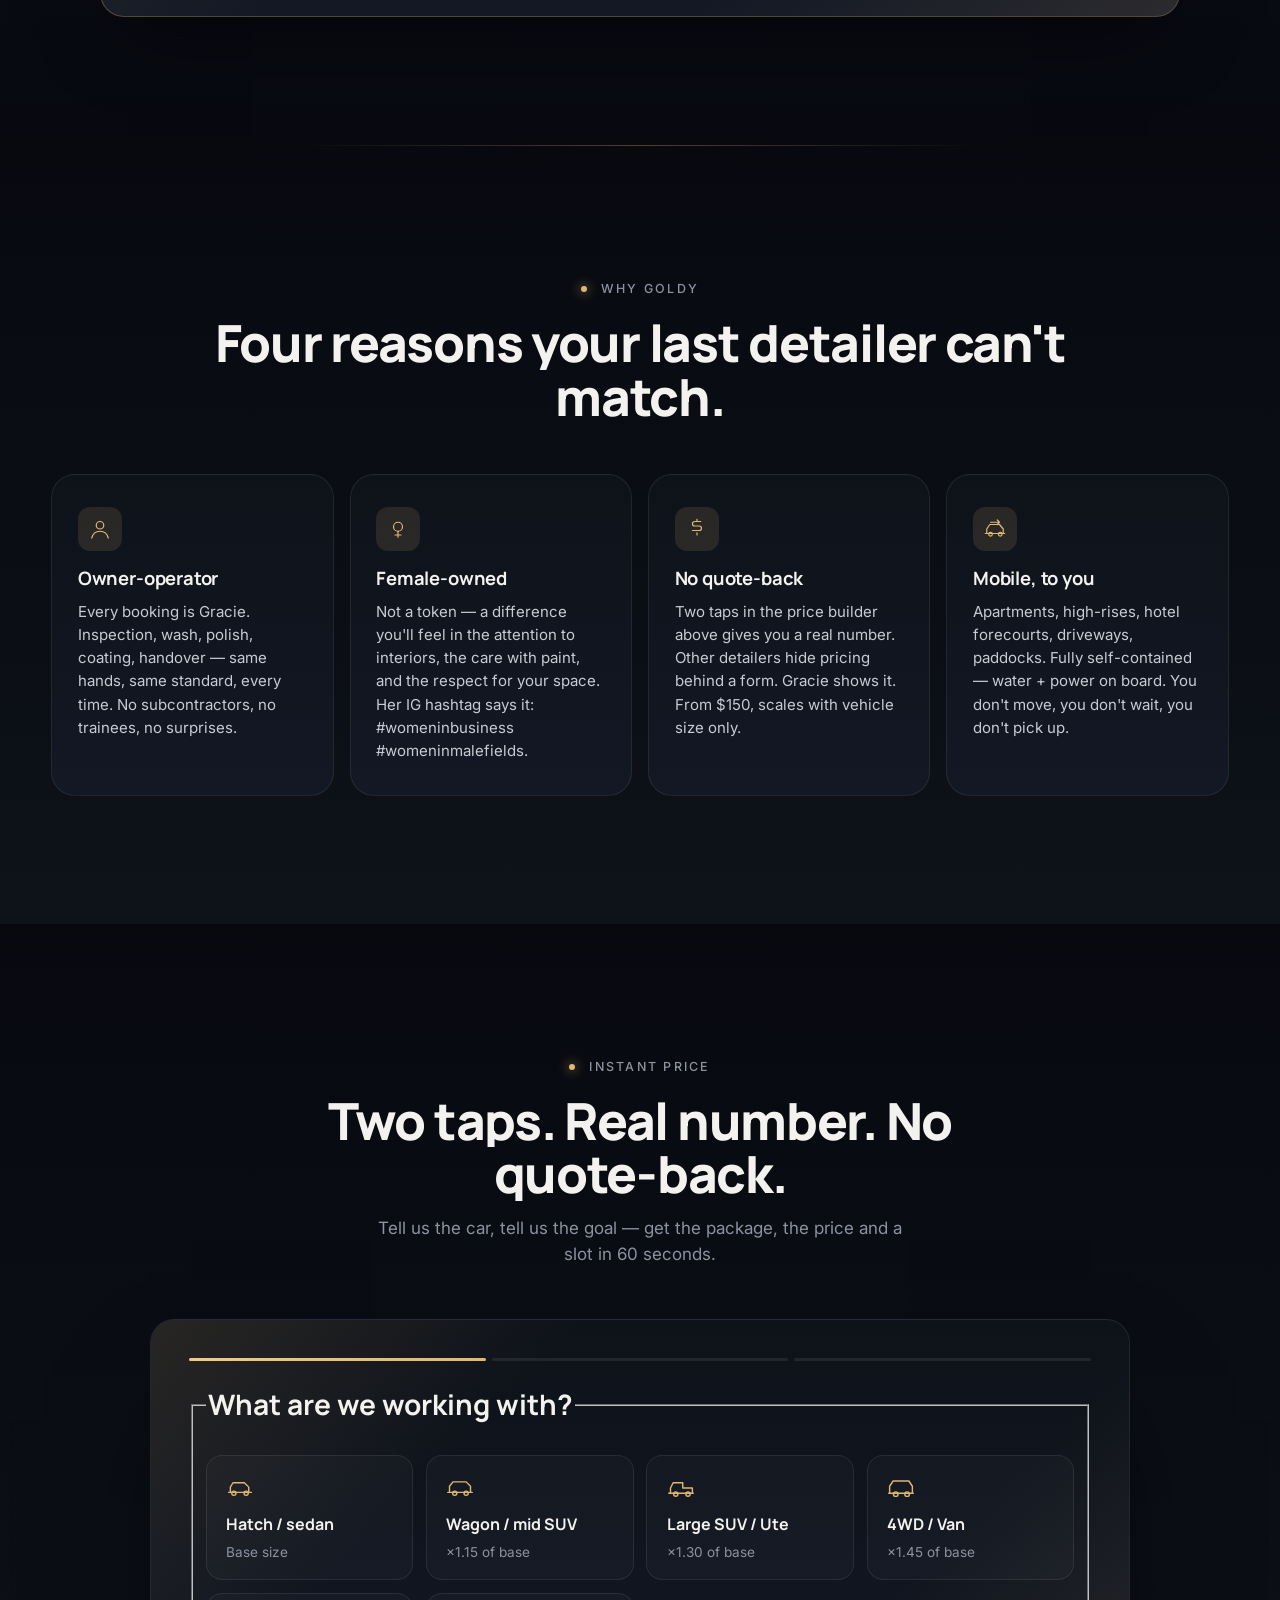
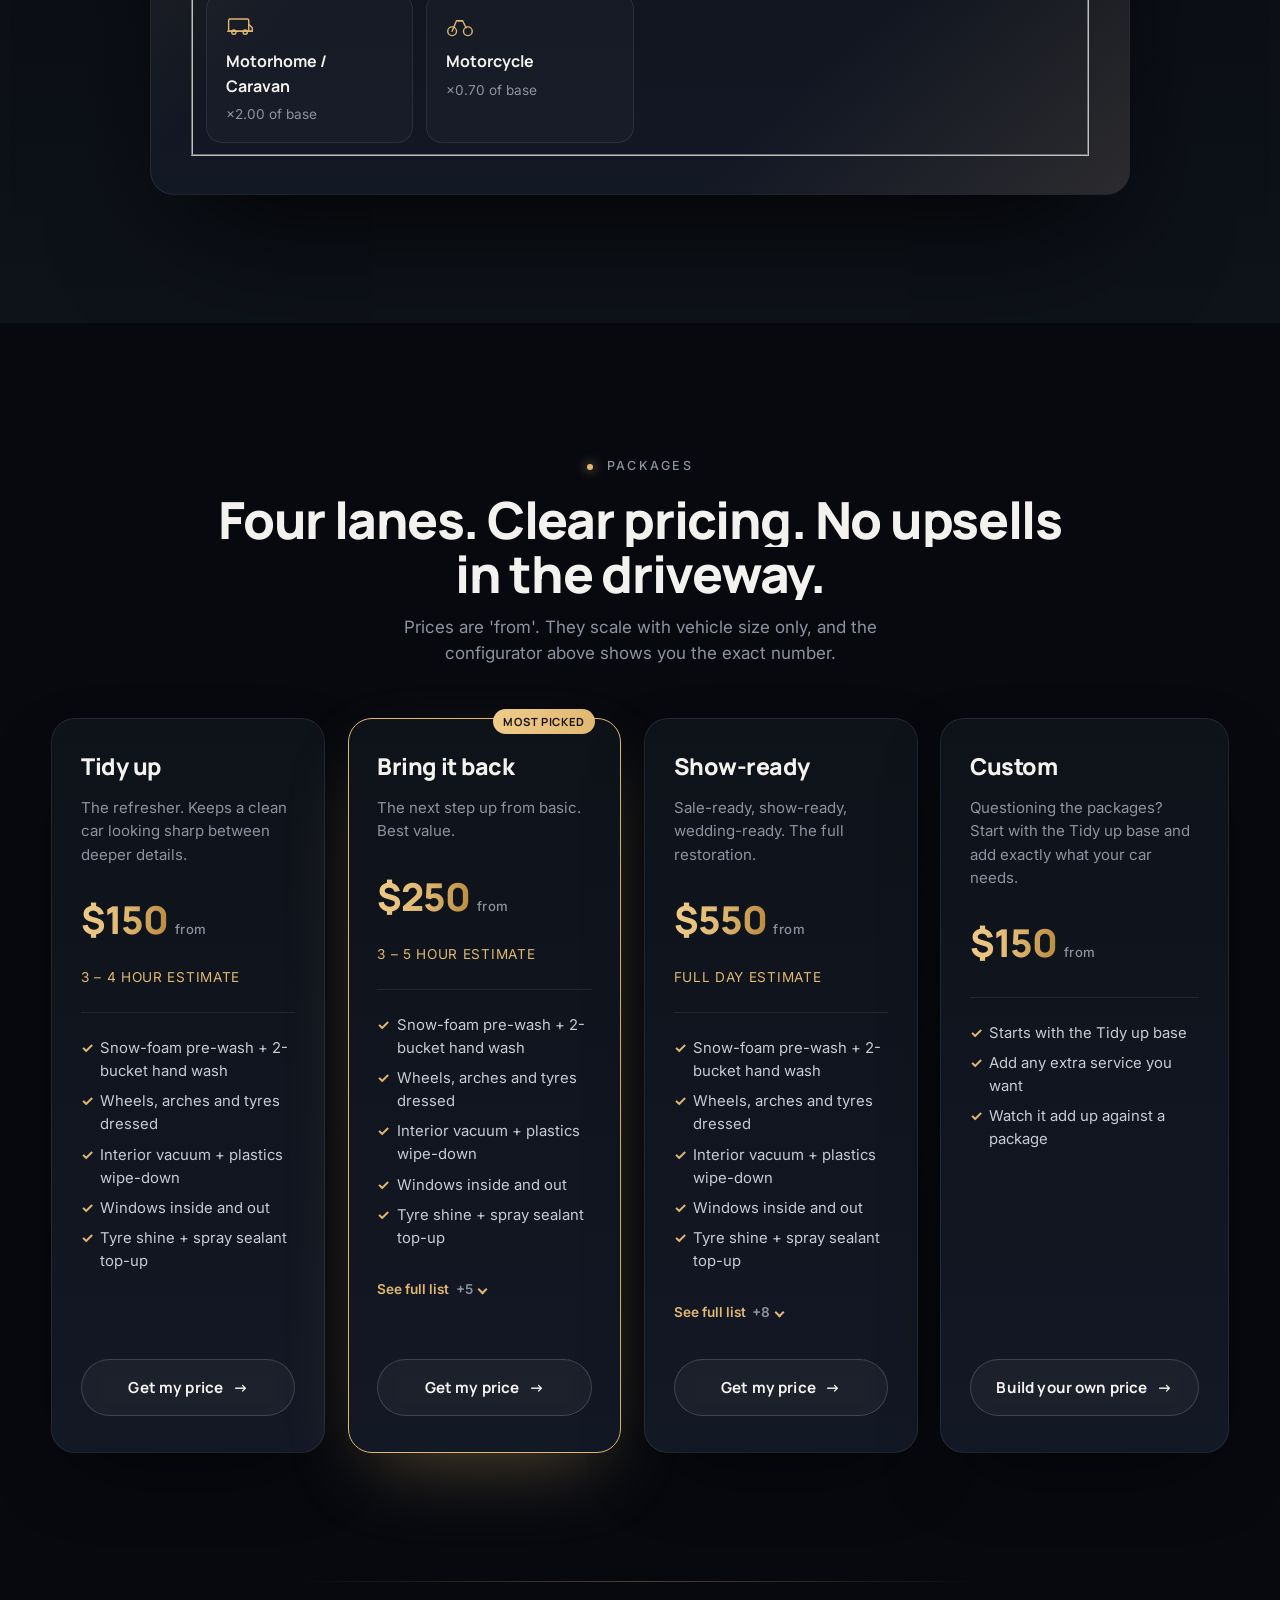
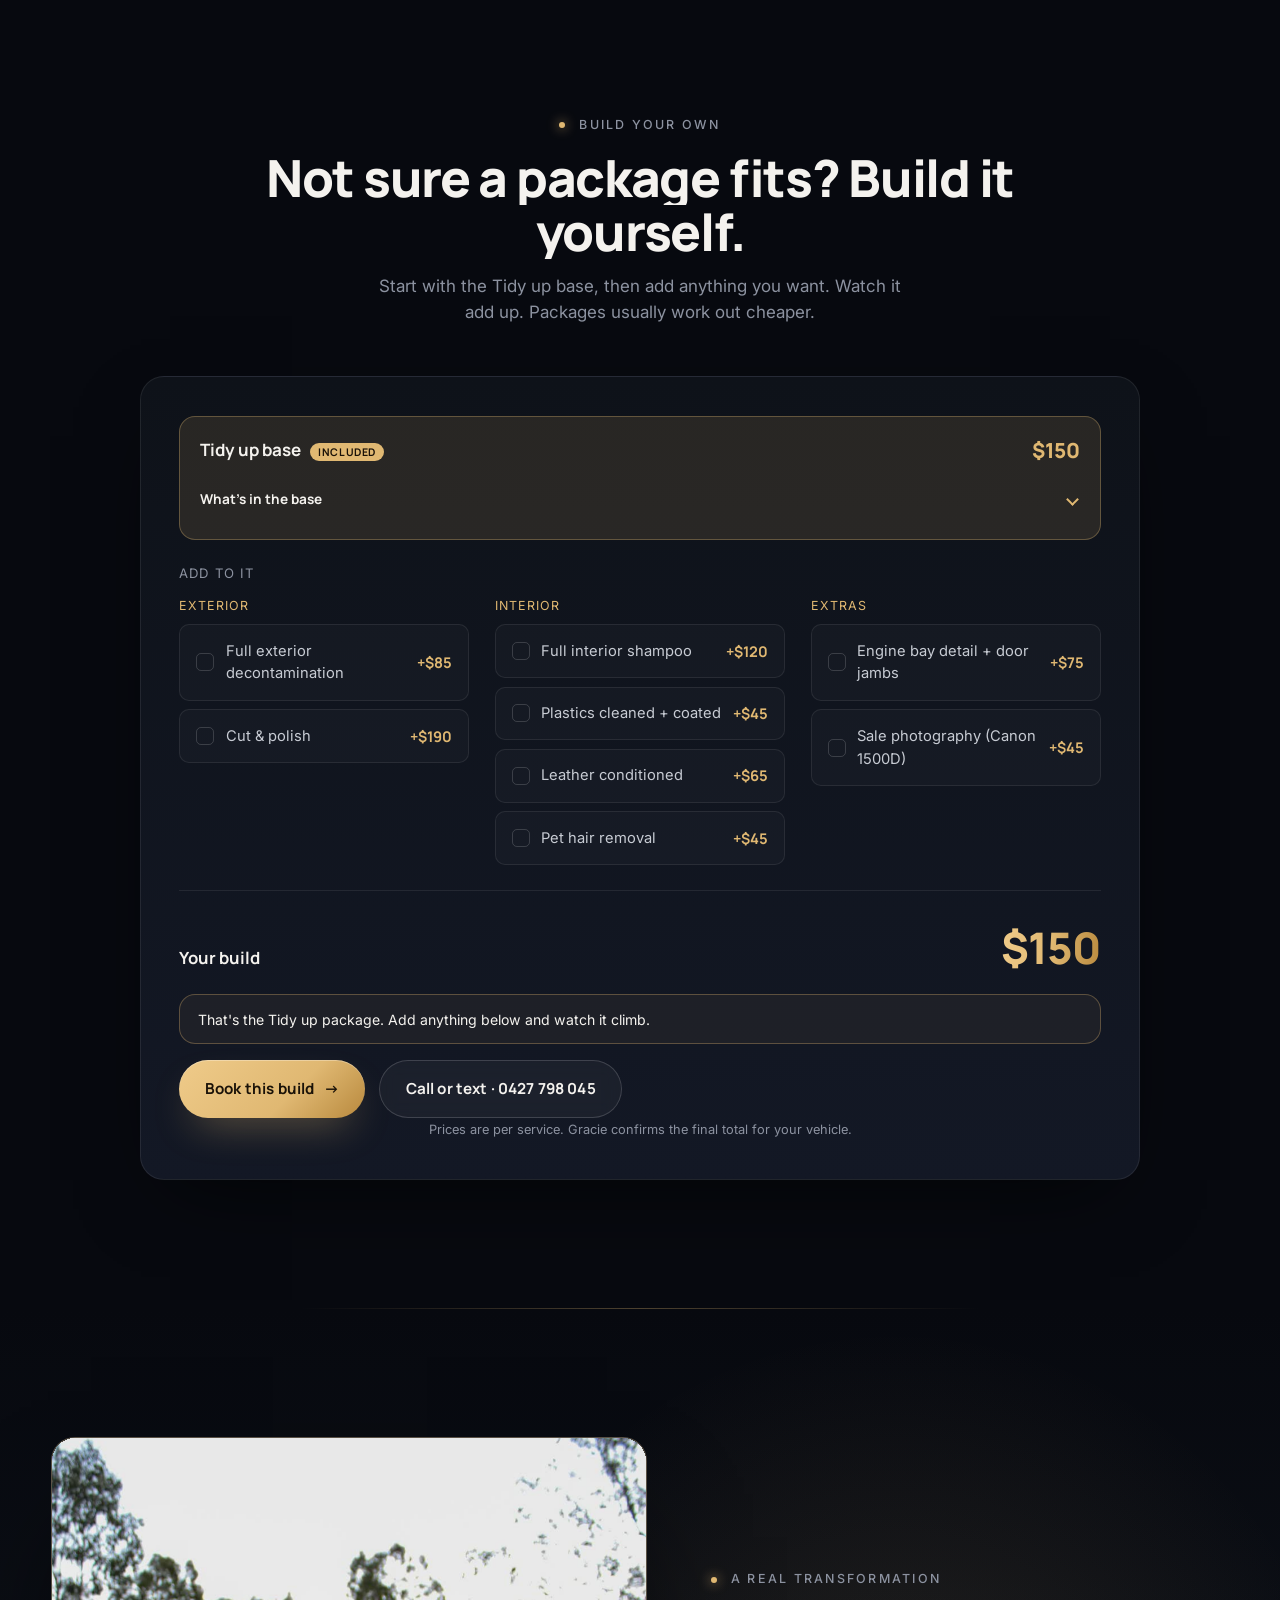
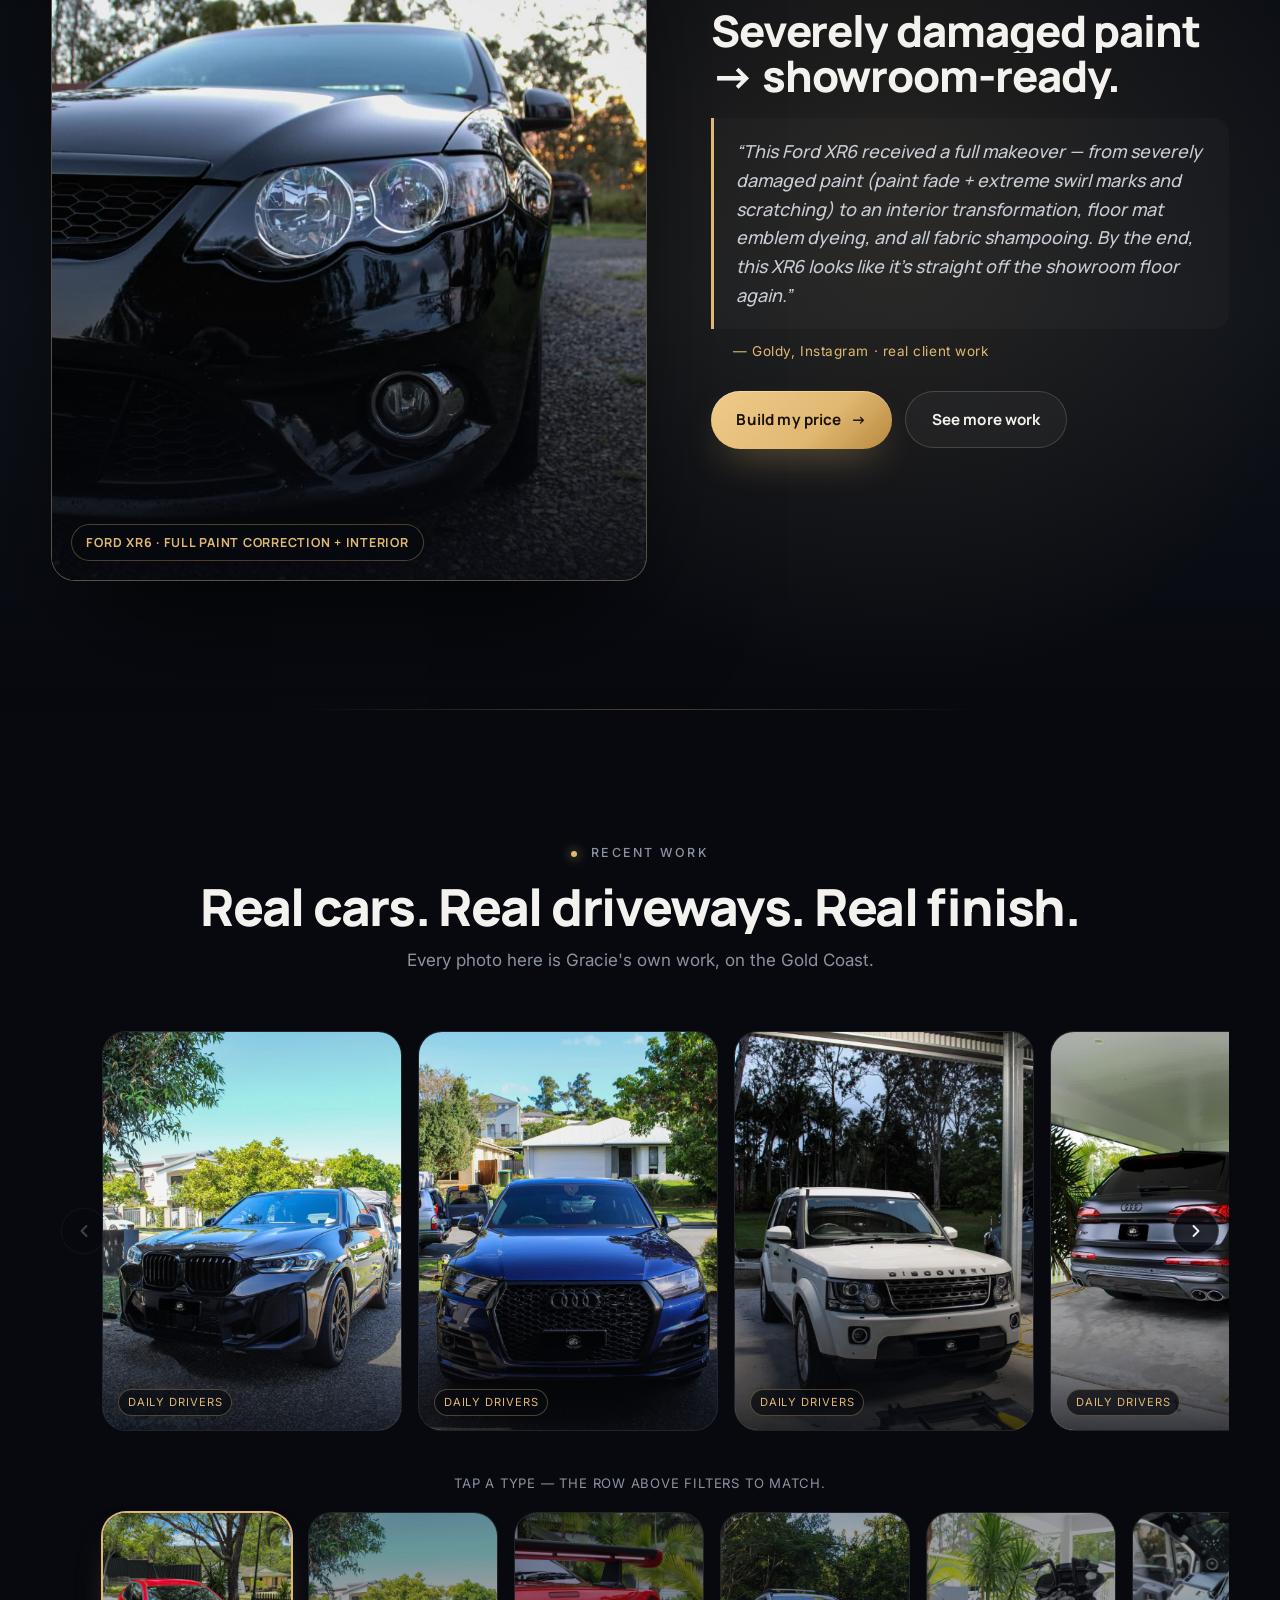
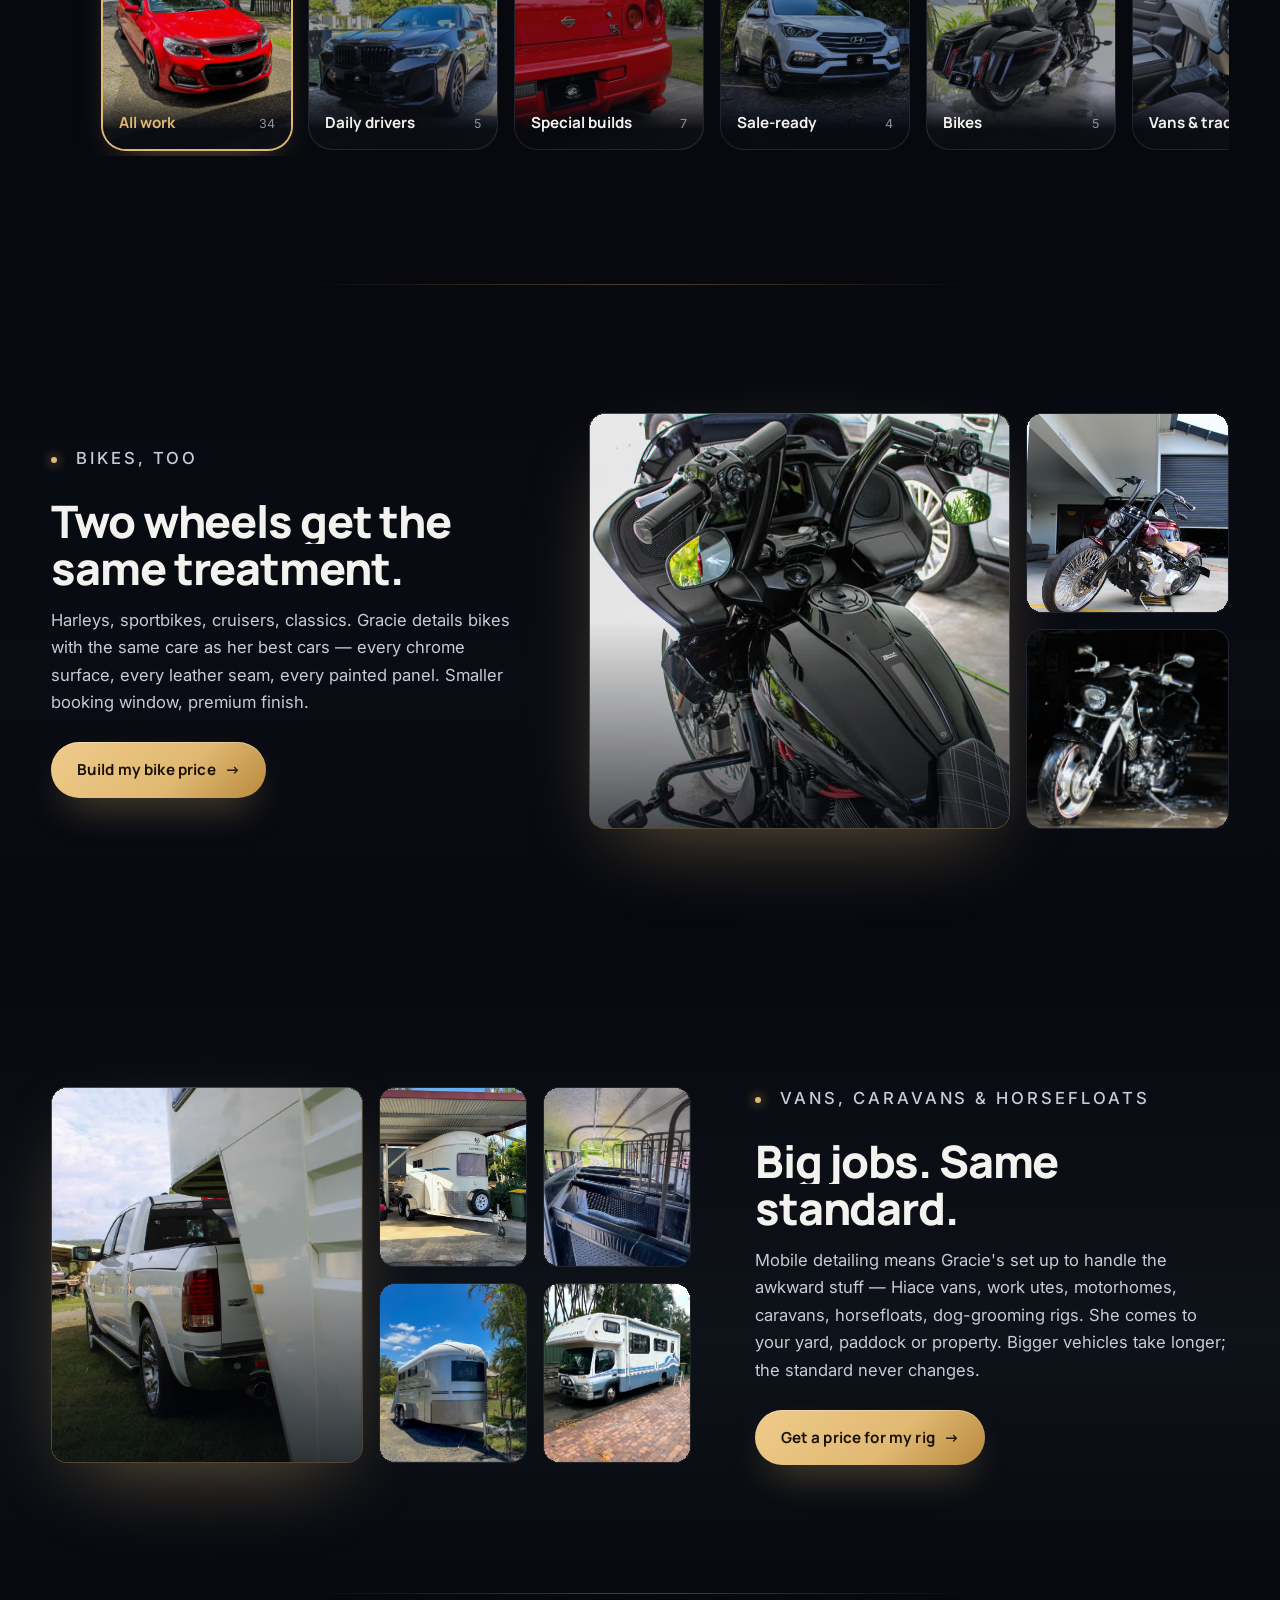
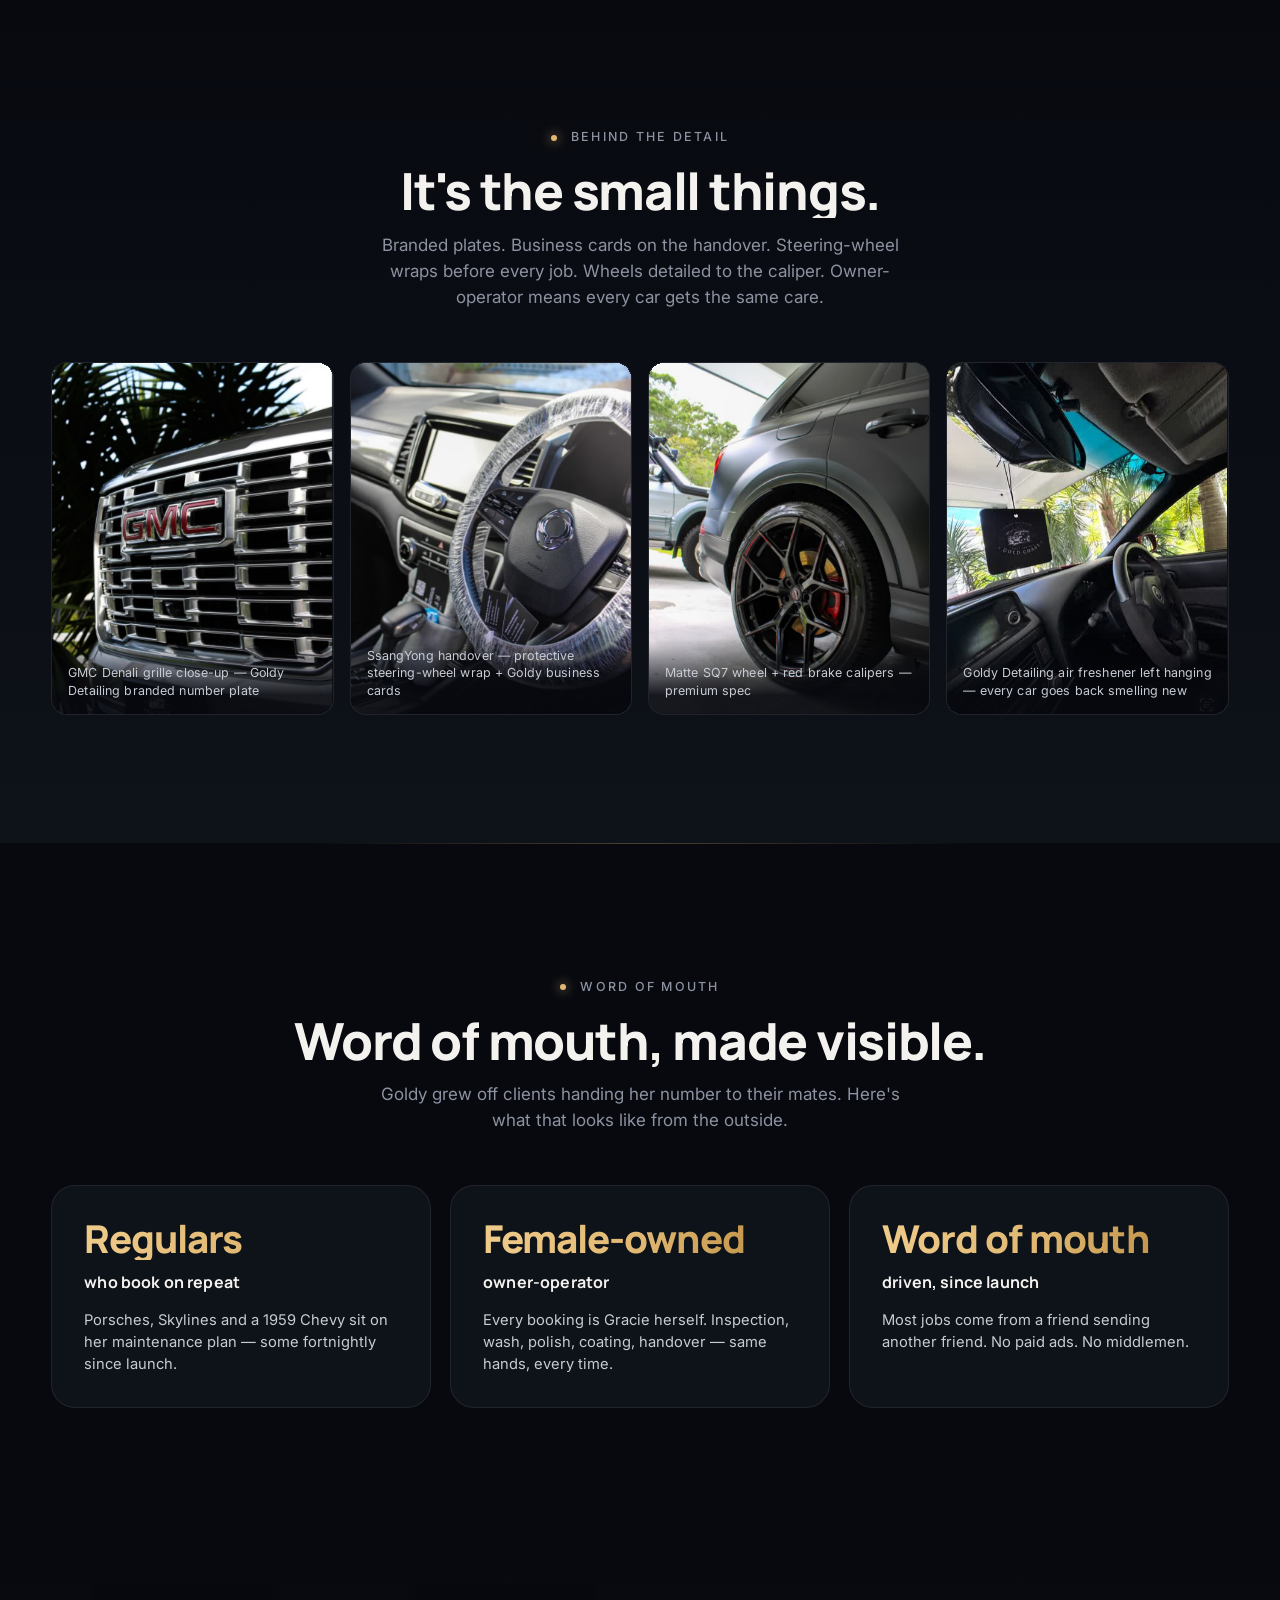
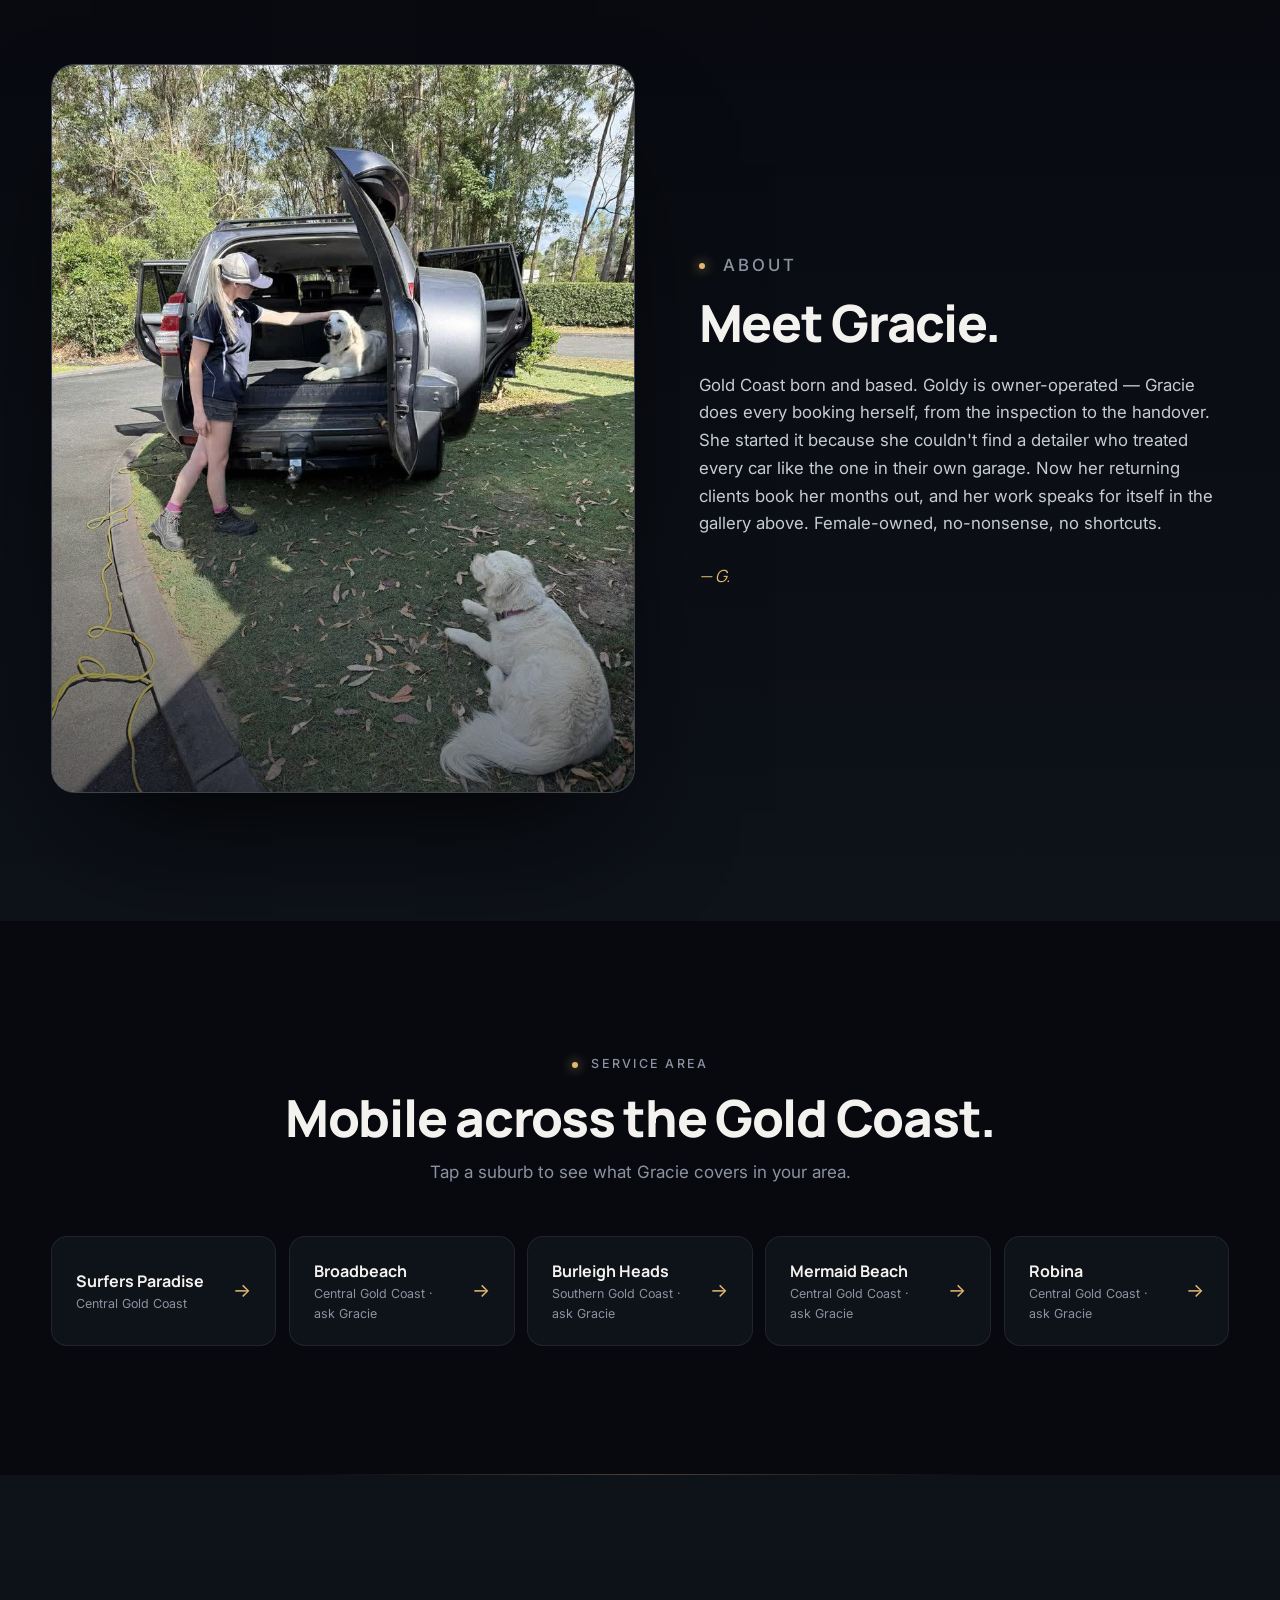
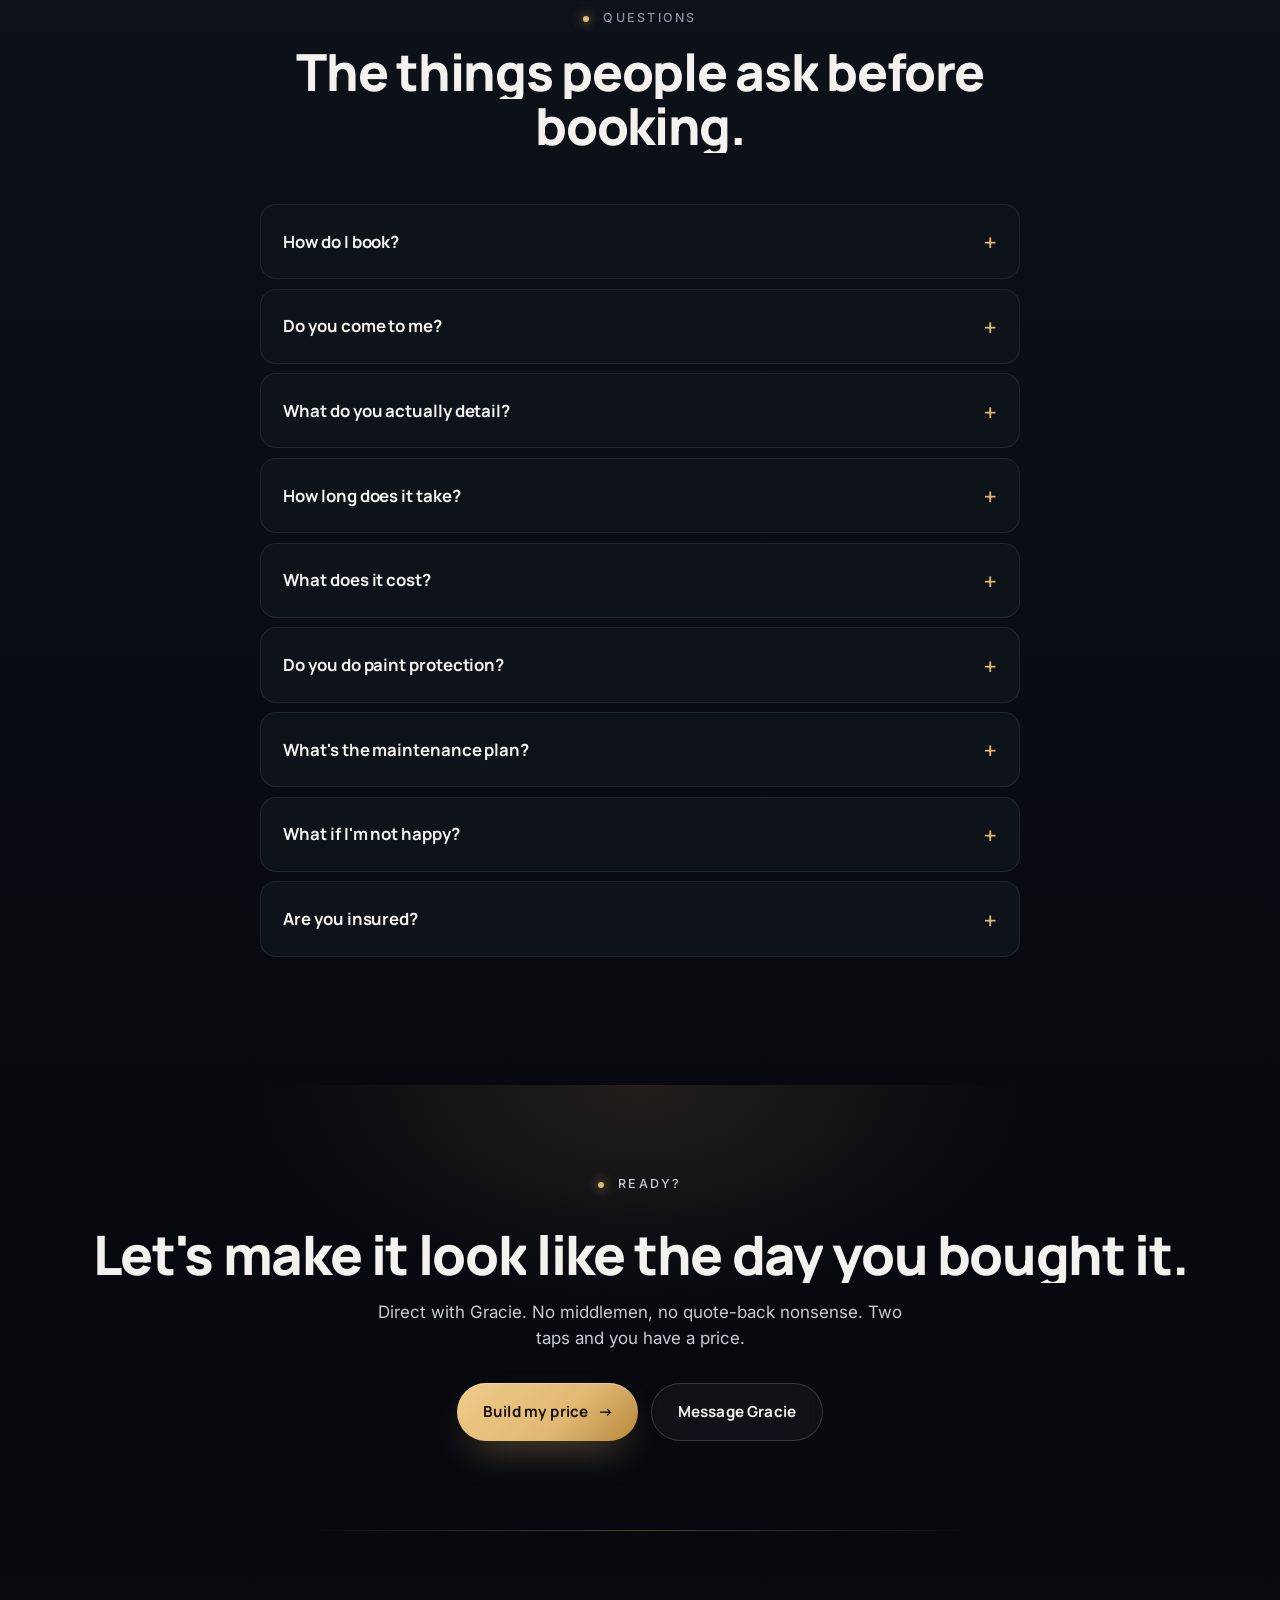
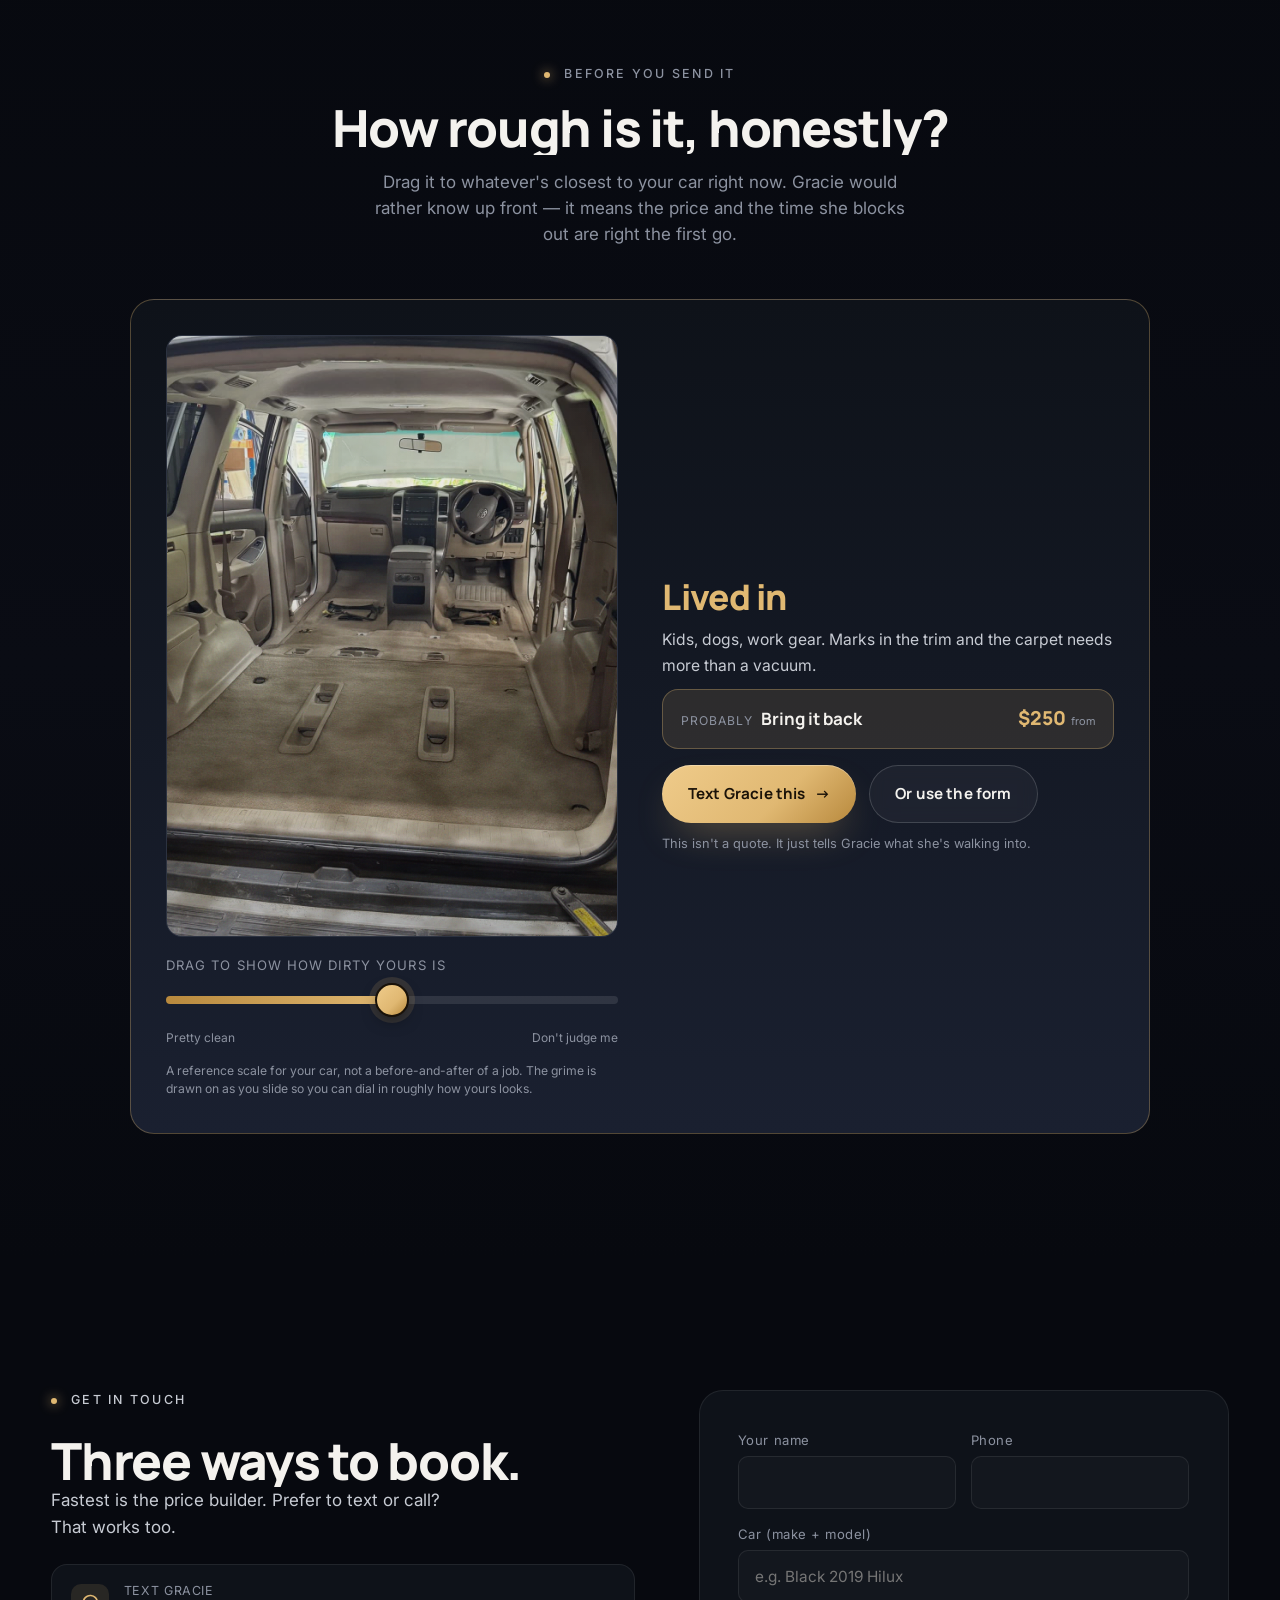
==== commit b8176e2f: "Handover audit fixes: internal note off the live page, SMS bodies repaired, 74% lighter BLOCKER: con" ====
--- a/index.html
+++ b/index.html
@@ -95,10 +95,14 @@
        ============================================================ -->
   <main id="top">
     <section class="hero" id="hero">
-      <div class="hero-bg">
-        <img id="heroBefore" src="" alt="" loading="eager" fetchpriority="high">
+      <!-- Decorative hero backdrop. The autoplay .hero-video covers this layer
+           entirely; it only shows through under prefers-reduced-motion. Both
+           images are aria-hidden because script.js writes a "— before"/"— after"
+           alt onto them and the site no longer makes a before/after promise. -->
+      <div class="hero-bg" aria-hidden="true">
+        <img id="heroBefore" src="" alt="" loading="lazy">
         <div class="after-layer" id="heroAfterLayer">
-          <img id="heroAfter" src="" alt="" loading="eager">
+          <img id="heroAfter" src="" alt="" loading="lazy">
         </div>
       </div>
       <canvas class="hero-shader" id="heroShader" aria-hidden="true"></canvas>
@@ -110,10 +114,13 @@
         <div class="hero-ctas" id="heroCtas"></div>
       </div>
 
-      <div class="hero-meta">
-        <span id="heroBeforeLabel">Drag to reveal — scroll to transform</span>
+      <!-- Retired with the before/after reveal (.hero-meta is display:none).
+           Kept in the DOM only because script.js still writes #heroBeforeLabel;
+           text left empty so no before/after claim can ever surface. -->
+      <div class="hero-meta" aria-hidden="true">
+        <span id="heroBeforeLabel"></span>
         <span class="gold-line"></span>
-        <span id="heroAfterLabel">After</span>
+        <span id="heroAfterLabel"></span>
       </div>
       <div class="scroll-cue" aria-hidden="true"></div>
     </section>
@@ -372,7 +379,7 @@
     <!-- ============================================================
          SUBURBS
          ============================================================ -->
-    <section class="suburbs">
+    <section class="suburbs" id="suburbs">
       <div class="container">
         <div class="section-head">
           <p class="eyebrow"><span class="dot"></span> Service area</p>
--- a/styles.css
+++ b/styles.css
@@ -24,8 +24,11 @@
   /* Text */
   --text-primary:   #F4F2EE;
   --text-body:      #C7CBD3;
+  /* --text-muted is the dimmest text token that clears WCAG AA (4.5:1) on
+     every surface in this palette — 5.21:1 even on the lightest (--bg-elev).
+     The old --text-faint (#4E5462) bottomed out at 2.14:1 and is retired;
+     its only two consumers now use --text-muted. */
   --text-muted:     #8C92A0;
-  --text-faint:     #4E5462;
 
   /* Type */
   --font-display:   'Manrope', system-ui, -apple-system, BlinkMacSystemFont, sans-serif;
@@ -35,7 +38,6 @@
   --gap-section:    clamp(5rem, 10vw, 9rem);
   --gap-inner:      clamp(2rem, 4vw, 4rem);
   --container:      min(1280px, 92vw);
-  --container-narrow: min(960px, 92vw);
 
   /* Radius */
   --r-sm:           10px;
@@ -126,7 +128,6 @@
 
 /* -------- LAYOUT -------- */
 .container { width: var(--container); margin-inline: auto; }
-.container-narrow { width: var(--container-narrow); margin-inline: auto; }
 section { padding-block: var(--gap-section); position: relative; }
 .section-head { max-width: 56rem; margin: 0 auto var(--gap-inner); text-align: center; }
 .section-head .eyebrow { display: inline-block; margin-bottom: 1.1rem; }
@@ -323,10 +324,11 @@
   filter: brightness(0.6) saturate(1.05) contrast(1.04);
   transform: scale(1.06);
 }
+/* Retired reveal layer — permanently covered by .hero-video, so no
+   compositor hint (it never animates in the shipped design). */
 .hero-bg .after-layer {
   position: absolute; inset: 0;
   clip-path: inset(0 100% 0 0);
-  will-change: clip-path;
 }
 .hero-bg .after-layer img {
   filter: brightness(0.85) saturate(1.18) contrast(1.05);
@@ -654,18 +656,6 @@
   border-radius: 50%;
   box-shadow: 0 0 8px var(--gold);
 }
-.cfg-slot {
-  padding: 0.9rem 1.1rem;
-  background: rgba(224, 184, 114, 0.06);
-  border: 1px solid var(--gold-line);
-  border-radius: var(--r);
-  font-size: 0.92rem;
-  color: var(--text-primary);
-  display: flex;
-  align-items: center;
-  gap: 0.6rem;
-}
-.cfg-slot strong { color: var(--gold); }
 
 /* -------- PACKAGES (sticky morphing) -------- */
 .packages {
@@ -949,34 +939,6 @@
   flex-direction: column;
   gap: 1rem;
 }
-.tmt-stars { color: var(--gold); letter-spacing: 0.15em; font-size: 1rem; }
-.tmt-quote {
-  font-family: var(--font-display);
-  font-weight: 600;
-  font-size: 1.05rem;
-  letter-spacing: -0.005em;
-  line-height: 1.4;
-  color: var(--text-primary);
-}
-.tmt-meta {
-  display: flex;
-  justify-content: space-between;
-  align-items: center;
-  border-top: 1px solid var(--line);
-  padding-top: 0.9rem;
-  font-size: 0.85rem;
-}
-.tmt-name { color: var(--text-primary); font-weight: 600; }
-.tmt-vehicle { color: var(--text-muted); }
-.tmt-placeholder {
-  font-size: 0.7rem;
-  letter-spacing: 0.1em;
-  text-transform: uppercase;
-  color: var(--text-faint);
-  padding: 3px 8px;
-  border: 1px dashed var(--line-strong);
-  border-radius: 4px;
-}
 
 /* -------- ABOUT -------- */
 .about {
@@ -1214,8 +1176,18 @@
   color: var(--text-muted);
   margin-bottom: 1rem;
 }
-.footer ul { list-style: none; padding: 0; margin: 0; display: grid; gap: 0.5rem; }
-.footer a { color: var(--text-body); font-size: 0.92rem; display: inline-block; padding: 0.35rem 0; transition: color 180ms var(--ease-out); }
+/* Gap trimmed to absorb the taller links so the column rhythm is unchanged. */
+.footer ul { list-style: none; padding: 0; margin: 0; display: grid; gap: 0.1rem; }
+/* min-height 44px = minimum comfortable tap target (was 34px). */
+.footer a {
+  color: var(--text-body);
+  font-size: 0.92rem;
+  display: inline-flex;
+  align-items: center;
+  min-height: 44px;
+  padding: 0.35rem 0;
+  transition: color 180ms var(--ease-out);
+}
 .footer a:hover { color: var(--gold); }
 .footer-tag {
   font-family: var(--font-display);
@@ -1235,7 +1207,7 @@
   padding-top: 1.6rem;
   border-top: 1px solid var(--line);
   font-size: 0.82rem;
-  color: var(--text-faint);
+  color: var(--text-muted);
   flex-wrap: wrap;
   gap: 0.8rem;
 }
@@ -1320,12 +1292,27 @@
   .about-grid { grid-template-columns: 1fr; gap: 2.5rem; }
   .contact-grid { grid-template-columns: 1fr; }
   .footer-grid { grid-template-columns: 1fr 1fr; }
-
-  /* No hover on touch → these promoted layers cost GPU memory for zero benefit.
-     Let the browser promote on demand instead of pinning dozens of layers. */
+}
+
+/* -------- HOVER-ONLY COMPOSITOR HINTS --------
+   These images only ever transform on :hover, so promoting them is pure cost
+   on touch. Opted IN here rather than opted out in a max-width block — an
+   opt-out is order-dependent at equal specificity and silently loses to any
+   base rule declared later in the file. */
+@media (hover: hover) and (min-width: 1025px) {
   .showcase-photo img,
   .behind-tile img,
-  .featured-photo img { will-change: auto; }
+  .featured-photo img { will-change: transform; }
+}
+
+/* -------- ULTRA-NARROW (iPhone SE 1st gen, Display Zoom) --------
+   Below 1025px .nav-links are hidden and the burger is the ONLY route to
+   Bikes / Caravans / How rough is it / Contact. At 320px the nav CTA pushed
+   the burger 73% off-screen, so drop it here — the hero repeats the same
+   "Get my price" CTA about 100px further down. */
+@media (max-width: 360px) {
+  .nav-cta .btn-primary { display: none; }
+  .nav-inner { gap: 0.6rem; }
 }
 
 @media (max-width: 640px) {
@@ -1409,11 +1396,13 @@
   border: 1px solid var(--line);
   isolation: isolate;
 }
+/* No will-change here on purpose — it is opted IN only for pointer devices
+   at >=1025px (see "HOVER-ONLY COMPOSITOR HINTS" below). A base declaration
+   here would win over any max-width override that appears earlier in the file. */
 .showcase-photo img {
   width: 100%; height: 100%;
   object-fit: cover;
   transition: transform 700ms var(--ease-out);
-  will-change: transform;
 }
 .showcase-photo:hover img { transform: scale(1.05); }
 .showcase-photo.span-2 { grid-column: span 2; grid-row: span 2; }
@@ -1452,11 +1441,11 @@
   border: 1px solid var(--line);
   isolation: isolate;
 }
+/* will-change opted in under @media (hover: hover) and (min-width: 1025px). */
 .behind-tile img {
   width: 100%; height: 100%;
   object-fit: cover;
   transition: transform 700ms var(--ease-out), filter 500ms var(--ease-out);
-  will-change: transform;
 }
 .behind-tile:hover img { transform: scale(1.04); filter: brightness(1.05); }
 .behind-tile figcaption {
@@ -1566,156 +1555,15 @@
 .reveal {
   background: var(--bg-deep);
 }
-.reveal-frame {
-  position: relative;
-  max-width: 1100px;
-  margin: 0 auto;
-  aspect-ratio: 16/10;
-  border-radius: var(--r-lg);
-  overflow: hidden;
-  cursor: ew-resize;
-  user-select: none;
-  background: var(--bg-elev);
-  box-shadow: var(--shadow-deep);
-  border: 1px solid var(--line);
-}
-.reveal-before,
-.reveal-after {
-  position: absolute;
-  inset: 0;
-}
-.reveal-before {
-  clip-path: inset(0 50% 0 0);
-  z-index: 2;
-  will-change: clip-path;
-}
-.reveal-before img,
-.reveal-after img {
-  width: 100%;
-  height: 100%;
-  object-fit: cover;
-  display: block;
-}
-/* Before = dull, dim, slightly faded — "tired paint" feel */
-.reveal-before img {
-  filter: saturate(0.45) brightness(0.55) contrast(0.85) blur(0.4px);
-}
-/* After = vivid, sharp, premium */
-.reveal-after img {
-  filter: saturate(1.15) brightness(1.05) contrast(1.08);
-}
-.reveal-tag {
-  position: absolute;
-  top: 1.2rem;
-  padding: 6px 14px;
-  font-family: var(--font-display);
-  font-weight: 700;
-  font-size: 0.78rem;
-  letter-spacing: 0.12em;
-  text-transform: uppercase;
-  border-radius: 999px;
-  backdrop-filter: blur(8px);
-  z-index: 3;
-  pointer-events: none;
-}
-.reveal-tag-before {
-  left: 1.2rem;
-  background: rgba(7, 9, 15, 0.7);
-  color: var(--text-muted);
-  border: 1px solid var(--line);
-}
-.reveal-tag-after {
-  right: 1.2rem;
-  background: linear-gradient(95deg, var(--gold-warm), var(--gold-deep));
-  color: #1A1208;
-}
-.reveal-handle {
-  position: absolute;
-  top: 0;
-  bottom: 0;
-  left: 50%;
-  width: 2px;
-  z-index: 4;
-  transform: translateX(-50%);
-  cursor: ew-resize;
-  outline: none;
-  will-change: left;
-}
-.reveal-handle:focus-visible .reveal-handle-knob {
-  box-shadow: 0 0 0 3px var(--gold), 0 0 30px rgba(224, 184, 114, 0.6);
-}
-.reveal-handle-line {
-  position: absolute;
-  inset: 0 50% 0 50%;
-  width: 2px;
-  margin-left: -1px;
-  background: linear-gradient(180deg, transparent 0%, var(--gold) 8%, var(--gold) 92%, transparent 100%);
-  box-shadow: 0 0 12px rgba(224, 184, 114, 0.5);
-}
-.reveal-handle-knob {
-  position: absolute;
-  top: 50%;
-  left: 50%;
-  transform: translate(-50%, -50%);
-  width: 56px;
-  height: 56px;
-  border-radius: 50%;
-  background: linear-gradient(135deg, var(--gold-warm), var(--gold), var(--gold-deep));
-  color: #1A1208;
-  display: grid;
-  place-items: center;
-  box-shadow: 0 16px 40px -10px rgba(224, 184, 114, 0.55), inset 0 1px 0 rgba(255, 255, 255, 0.4);
-  transition: transform 200ms var(--ease-out), box-shadow 200ms var(--ease-out);
-}
-.reveal-handle:hover .reveal-handle-knob,
-.reveal-handle.is-grabbing .reveal-handle-knob {
-  transform: translate(-50%, -50%) scale(1.08);
-  box-shadow: 0 22px 60px -10px rgba(224, 184, 114, 0.75), inset 0 1px 0 rgba(255, 255, 255, 0.5);
-}
-.reveal-handle.is-grabbing { cursor: grabbing; }
-.reveal-handle-hint {
-  position: absolute;
-  top: calc(50% + 42px);
-  left: 50%;
-  transform: translateX(-50%);
-  font-family: var(--font-body);
-  font-weight: 500;
-  font-size: 0.72rem;
-  letter-spacing: 0.18em;
-  text-transform: uppercase;
-  color: var(--gold);
-  background: rgba(7, 9, 15, 0.6);
-  padding: 4px 10px;
-  border-radius: 999px;
-  border: 1px solid var(--gold-line);
-  backdrop-filter: blur(6px);
-  opacity: 1;
-  transition: opacity 300ms var(--ease-out);
-  white-space: nowrap;
-  pointer-events: none;
-}
-.reveal-frame.is-dragged .reveal-handle-hint { opacity: 0; }
-
 /* =====================================================================
-   RESPONSIVE — pillars stack, slider keeps 4:3 on mobile
+   RESPONSIVE — pillars stack
    ===================================================================== */
 @media (max-width: 1024px) {
   .why-grid { grid-template-columns: 1fr 1fr; }
-  .reveal-frame { aspect-ratio: 4/3; }
 }
 @media (max-width: 640px) {
   .why-grid { grid-template-columns: 1fr; gap: 0.7rem; }
   .why-pillar { padding: 1.6rem 1.3rem; }
-  .reveal-frame { aspect-ratio: 1/1; }
-  .reveal-handle-knob { width: 48px; height: 48px; }
-  .reveal-tag { font-size: 0.7rem; padding: 5px 10px; top: 0.9rem; }
-  .reveal-tag-before { left: 0.9rem; }
-  .reveal-tag-after { right: 0.9rem; }
-}
-
-/* Reduced motion — slider still draggable but no auto-tease */
-@media (prefers-reduced-motion: reduce) {
-  .reveal-handle-knob { transition: none; }
 }
 
 /* =====================================================================
@@ -1751,12 +1599,12 @@
   box-shadow: var(--shadow-deep);
   isolation: isolate;
 }
+/* will-change opted in under @media (hover: hover) and (min-width: 1025px). */
 .featured-photo img {
   width: 100%;
   height: 100%;
   object-fit: cover;
   transition: transform 1200ms var(--ease-out);
-  will-change: transform;
 }
 .featured-photo:hover img { transform: scale(1.03); }
 .featured-photo::after {
@@ -1960,48 +1808,6 @@
 .cfg-includes-accordion > summary:hover { background: var(--gold-soft); }
 .cfg-includes-accordion .cfg-includes { padding: 0.2rem 1.1rem 1.1rem; }
 
-/* Custom goal — add-on picker */
-.cfg-addons { margin-top: 0.1rem; }
-.cfg-addons-label {
-  font-size: 0.82rem;
-  text-transform: uppercase;
-  letter-spacing: 0.08em;
-  color: var(--text-muted);
-  margin-bottom: 0.7rem;
-}
-.cfg-addons-grid {
-  display: grid;
-  grid-template-columns: repeat(auto-fit, minmax(min(180px, 100%), 1fr));
-  gap: 0.7rem;
-}
-.cfg-addon {
-  display: flex;
-  align-items: center;
-  justify-content: space-between;
-  gap: 0.6rem;
-  padding: 0.85rem 1rem;
-  background: rgba(255, 255, 255, 0.025);
-  border: 1px solid var(--line);
-  border-radius: var(--r);
-  text-align: left;
-  cursor: pointer;
-  transition: border 200ms var(--ease-out), background 200ms var(--ease-out), transform 200ms var(--ease-out);
-}
-.cfg-addon:hover { border-color: var(--gold-line); transform: translateY(-2px); }
-.cfg-addon.is-selected {
-  border-color: var(--gold);
-  background: var(--gold-soft);
-  box-shadow: 0 0 0 1px var(--gold);
-}
-.cfg-addon-name { font-weight: 600; font-size: 0.92rem; color: var(--text-primary); }
-.cfg-addon-price {
-  font-family: var(--font-display);
-  font-weight: 700;
-  color: var(--gold);
-  font-size: 0.92rem;
-  white-space: nowrap;
-}
-
 .cfg-ctas { margin-top: 0.1rem; }
 .cfg-hedge {
   margin-top: 0.7rem;
@@ -2016,8 +1822,6 @@
   text-align: center;
 }
 
-/* Custom build-your-own picker */
-.cfg-builder { display: grid; gap: 1.1rem; }
 .cfg-svc-group-title {
   font-size: 0.78rem;
   text-transform: uppercase;
@@ -2076,7 +1880,6 @@
   color: var(--text-primary);
   line-height: 1.5;
 }
-.pkg-price-custom { font-size: 1.5rem; }
 
 /* ===================== BUILD-YOUR-OWN SECTION ===================== */
 .build { position: relative; padding: var(--gap-section) 0; }
@@ -2147,7 +1950,9 @@
 }
 .build-base-price { font-family: var(--font-display); font-weight: 800; color: var(--gold); font-size: 1.3rem; }
 .build-base-acc { margin-top: 0.7rem; border: none; background: transparent; border-radius: 0; }
-.build-base-acc > summary { padding: 0.3rem 0; font-size: 0.85rem; }
+/* min-height 44px = minimum comfortable tap target (was 30.7px).
+   Padding stays tight so the disclosure still reads as a subtle sub-control. */
+.build-base-acc > summary { padding: 0.3rem 0; font-size: 0.85rem; min-height: 44px; }
 .build-base-acc .cfg-includes { padding: 0.2rem 0 0; }
 .build-add-label {
   font-size: 0.82rem;
@@ -2344,7 +2149,7 @@
   background: linear-gradient(180deg, var(--bg-card) 0%, var(--bg-elev) 100%);
   border: 1px solid var(--gold-line);
   border-radius: var(--r-lg);
-  transition: --wipe 260ms var(--ease-out), --dirt 260ms var(--ease-out);
+  transition: --wipe 120ms var(--ease-out), --dirt 120ms var(--ease-out);
 }
 /* While a finger/mouse is down: track instantly, no rubber-banding. */
 .cond-panel.is-dragging { transition: none; }
@@ -2356,41 +2161,77 @@
   aspect-ratio: 3 / 4;          /* matches the exported photo pair exactly */
   border-radius: var(--r);
   overflow: hidden;
+  isolation: isolate;
   background: var(--bg-elev);
   border: 1px solid var(--line);
 }
-.cond-img {
+/* ---- The grime engine ----------------------------------------------------
+   ONE real photo underneath; every bit of dirt above it is drawn by CSS and
+   driven by --dirt, so it builds and lifts continuously as the handle moves
+   instead of cutting between two stills. Layers are plain opacity/blend work
+   (compositor-only) apart from one cheap filter on the base image. */
+.cond-base {
   position: absolute; inset: 0;
   width: 100%; height: 100%;
   object-fit: cover;
-}
-/* The grade — static per level, so at most 4 re-rasters across a drag. */
-.cond-img-dirty {
+  z-index: 0;
+  filter:
+    saturate(calc(1 - var(--dirt) * 0.24))
+    brightness(calc(1 - var(--dirt) * 0.09))
+    contrast(calc(1 + var(--dirt) * 0.02));
+}
+.cond-l { position: absolute; inset: 0; pointer-events: none; }
+
+/* Fresh-off-the-detail gloss — only present at the clean end, so sliding back
+   toward "Pretty clean" visibly lifts the car rather than just removing dirt. */
+.cond-shine {
   z-index: 1;
-  filter:
-    saturate(calc(1 - var(--dirt) * 0.30))
-    contrast(calc(1 + var(--dirt) * 0.10))
-    brightness(calc(1 - var(--dirt) * 0.12))
-    sepia(calc(var(--dirt) * 0.16));
-}
-/* The two reference photos are different vehicles shot at different distances,
-   so a hard wipe seam would read as a broken join. Cross-fade instead: the
-   clean photo fades out as the handle moves right and the graded dirty photo
-   takes over. Opacity only — pure compositing, no per-frame raster. */
-/* Steep on purpose: the two "clean" levels sit fully on the clean photo and
-   the three "rough" levels fully on the dirty one, so you're always looking at
-   a real photo rather than a ghosted blend of both. The 260ms transition makes
-   the hand-off smooth, and the grading ramp differentiates within each half. */
-.cond-img-clean { z-index: 2; opacity: clamp(0, calc(2 - var(--wipe) * 4), 1); }
-
-/* Dust/haze wash over the dirty photo, opacity driven by the grading ramp. */
-.cond-grade {
-  position: absolute; inset: 0; z-index: 3;
-  pointer-events: none;
-  opacity: calc(var(--dirt) * 0.42);
+  opacity: calc((1 - var(--dirt)) * 0.55);
+  mix-blend-mode: screen;
   background:
-    radial-gradient(130% 100% at 50% 12%, rgba(120,102,72,0) 32%, rgba(58,48,34,0.8) 100%),
-    linear-gradient(180deg, rgba(122,104,74,0.24) 0%, rgba(60,50,36,0.5) 100%);
+    linear-gradient(115deg, transparent 34%, rgba(255,252,240,0.30) 47%, rgba(255,255,255,0.06) 55%, transparent 66%),
+    radial-gradient(70% 44% at 26% 16%, rgba(255,250,235,0.26), transparent 70%);
+}
+
+/* Warm dust haze — the first thing to appear, settles over everything. */
+.cond-dust {
+  z-index: 2;
+  opacity: calc(var(--dirt) * 0.30);
+  background:
+    radial-gradient(120% 88% at 50% 8%, rgba(146,126,90,0) 30%, rgba(74,62,44,0.78) 100%),
+    linear-gradient(180deg, rgba(150,130,96,0.30) 0%, rgba(72,60,42,0.44) 100%);
+}
+
+/* Blotchy ground-in grime — coarse turbulence, multiplied so it darkens into
+   the shadows the way real dirt collects. Scales up slightly as it builds. */
+.cond-grime {
+  z-index: 3;
+  opacity: calc(var(--dirt) * 0.72);
+  mix-blend-mode: multiply;
+  transform: scale(calc(1 + var(--dirt) * 0.04));
+  background-size: cover;
+  background-image: url("data:image/svg+xml,%3Csvg xmlns='http://www.w3.org/2000/svg' width='420' height='560'%3E%3Cfilter id='g' color-interpolation-filters='sRGB'%3E%3CfeTurbulence type='fractalNoise' baseFrequency='0.018 0.028' numOctaves='4' seed='7'/%3E%3CfeColorMatrix type='matrix' values='0 0 0 0 0.42 0 0 0 0 0.35 0 0 0 0 0.24 0 0 0 -3.2 1.9'/%3E%3C/filter%3E%3Crect width='420' height='560' filter='url(%23g)'/%3E%3C/svg%3E");
+  -webkit-mask-image: linear-gradient(180deg, transparent 6%, rgba(0,0,0,0.3) 28%, #000 60%);
+  mask-image: linear-gradient(180deg, transparent 6%, rgba(0,0,0,0.3) 28%, #000 60%);
+}
+
+/* Fine dust/sand grain sitting on the surfaces. */
+.cond-grain {
+  z-index: 4;
+  opacity: calc(var(--dirt) * 0.55);
+  mix-blend-mode: soft-light;
+  background-image: url("data:image/svg+xml,%3Csvg xmlns='http://www.w3.org/2000/svg' width='180' height='180'%3E%3Cfilter id='n' color-interpolation-filters='sRGB'%3E%3CfeTurbulence type='fractalNoise' baseFrequency='0.55' numOctaves='3' seed='3'/%3E%3C/filter%3E%3Crect width='180' height='180' filter='url(%23n)'/%3E%3C/svg%3E");
+  -webkit-mask-image: linear-gradient(180deg, transparent 6%, rgba(0,0,0,0.3) 28%, #000 60%);
+  mask-image: linear-gradient(180deg, transparent 6%, rgba(0,0,0,0.3) 28%, #000 60%);
+}
+
+/* Edge grime — dirt always builds up worst around the edges and footwells. */
+.cond-vig {
+  z-index: 5;
+  opacity: calc(var(--dirt) * 0.50);
+  background:
+    radial-gradient(88% 70% at 50% 42%, transparent 42%, rgba(28,22,14,0.62) 100%),
+    linear-gradient(0deg, rgba(34,27,17,0.55) 0%, transparent 34%);
 }
 
 .cond-label {
@@ -2443,7 +2284,7 @@
 .cond-photo-note {
   margin-top: 0.9rem;
   font-size: 0.76rem; line-height: 1.5;
-  color: var(--text-faint);
+  color: var(--text-muted);
 }
 
 .cond-readout { display: flex; flex-direction: column; gap: 0.7rem; min-width: 0; }
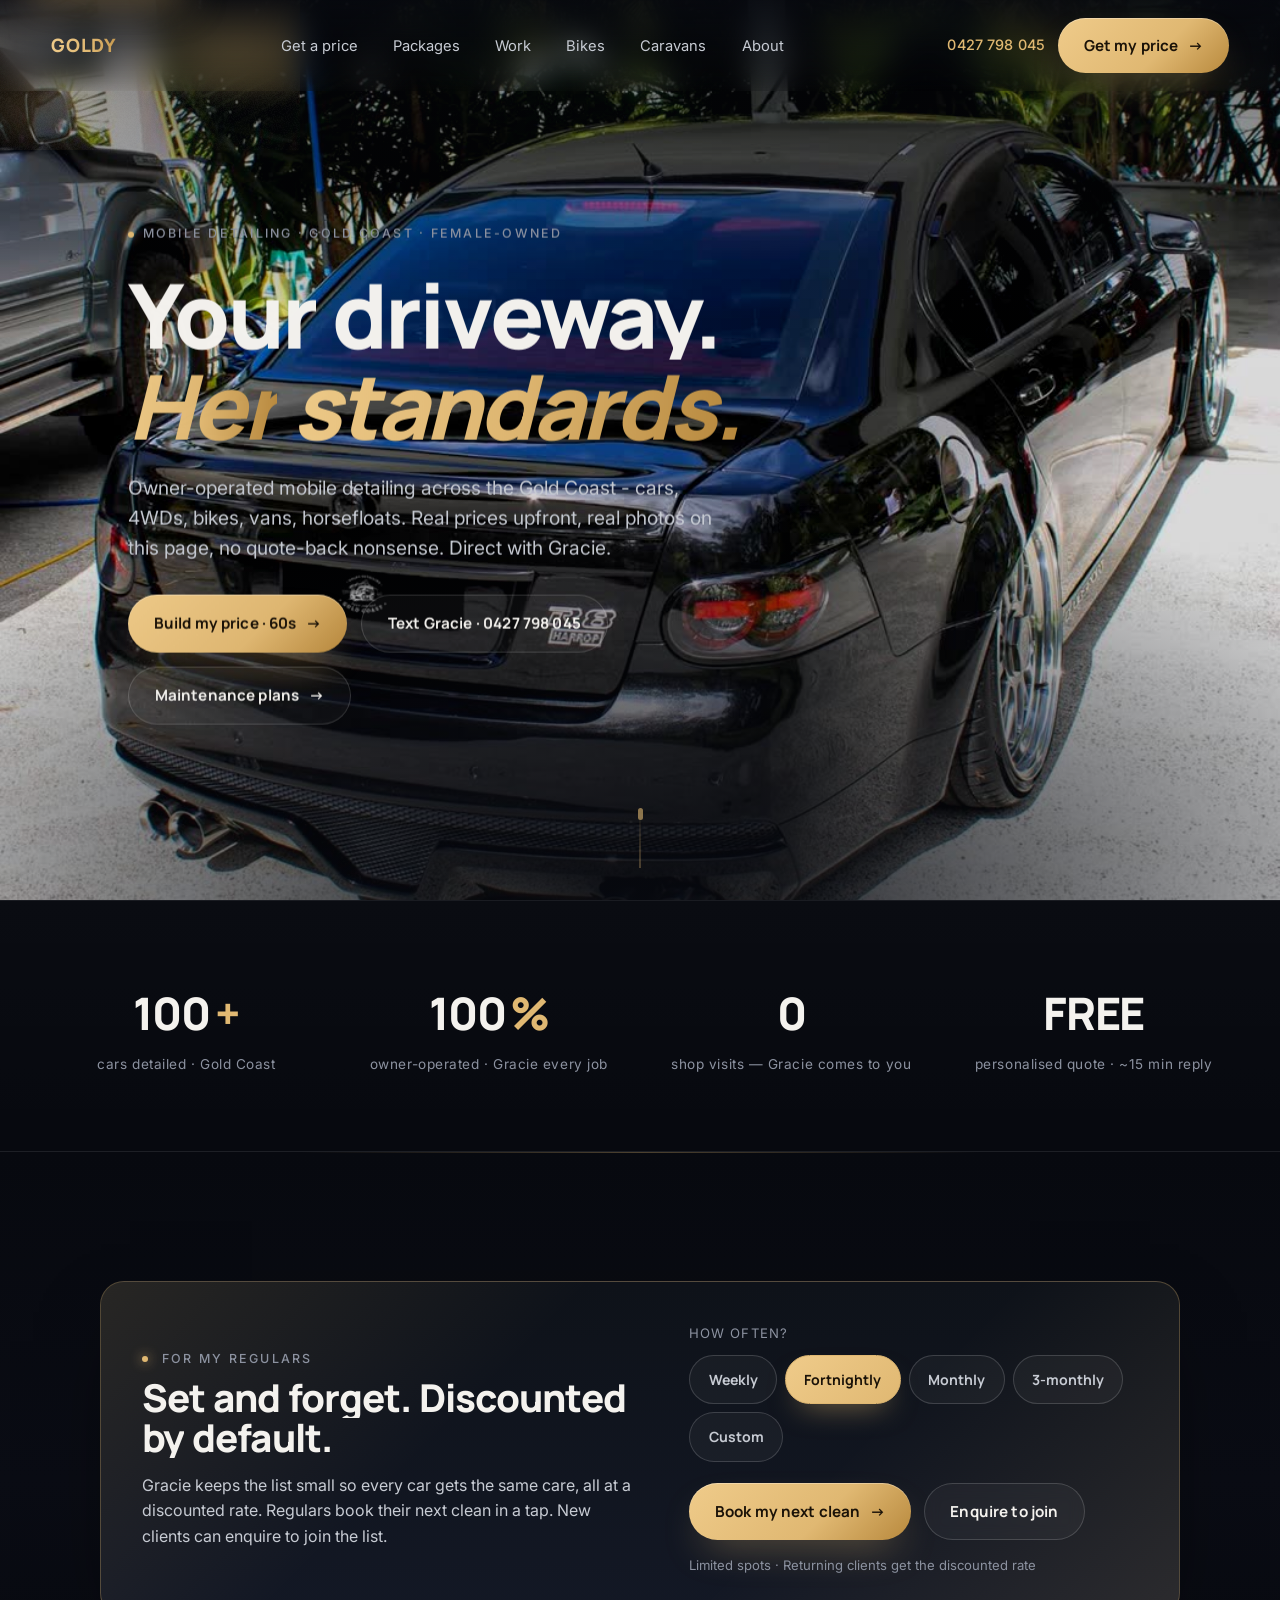
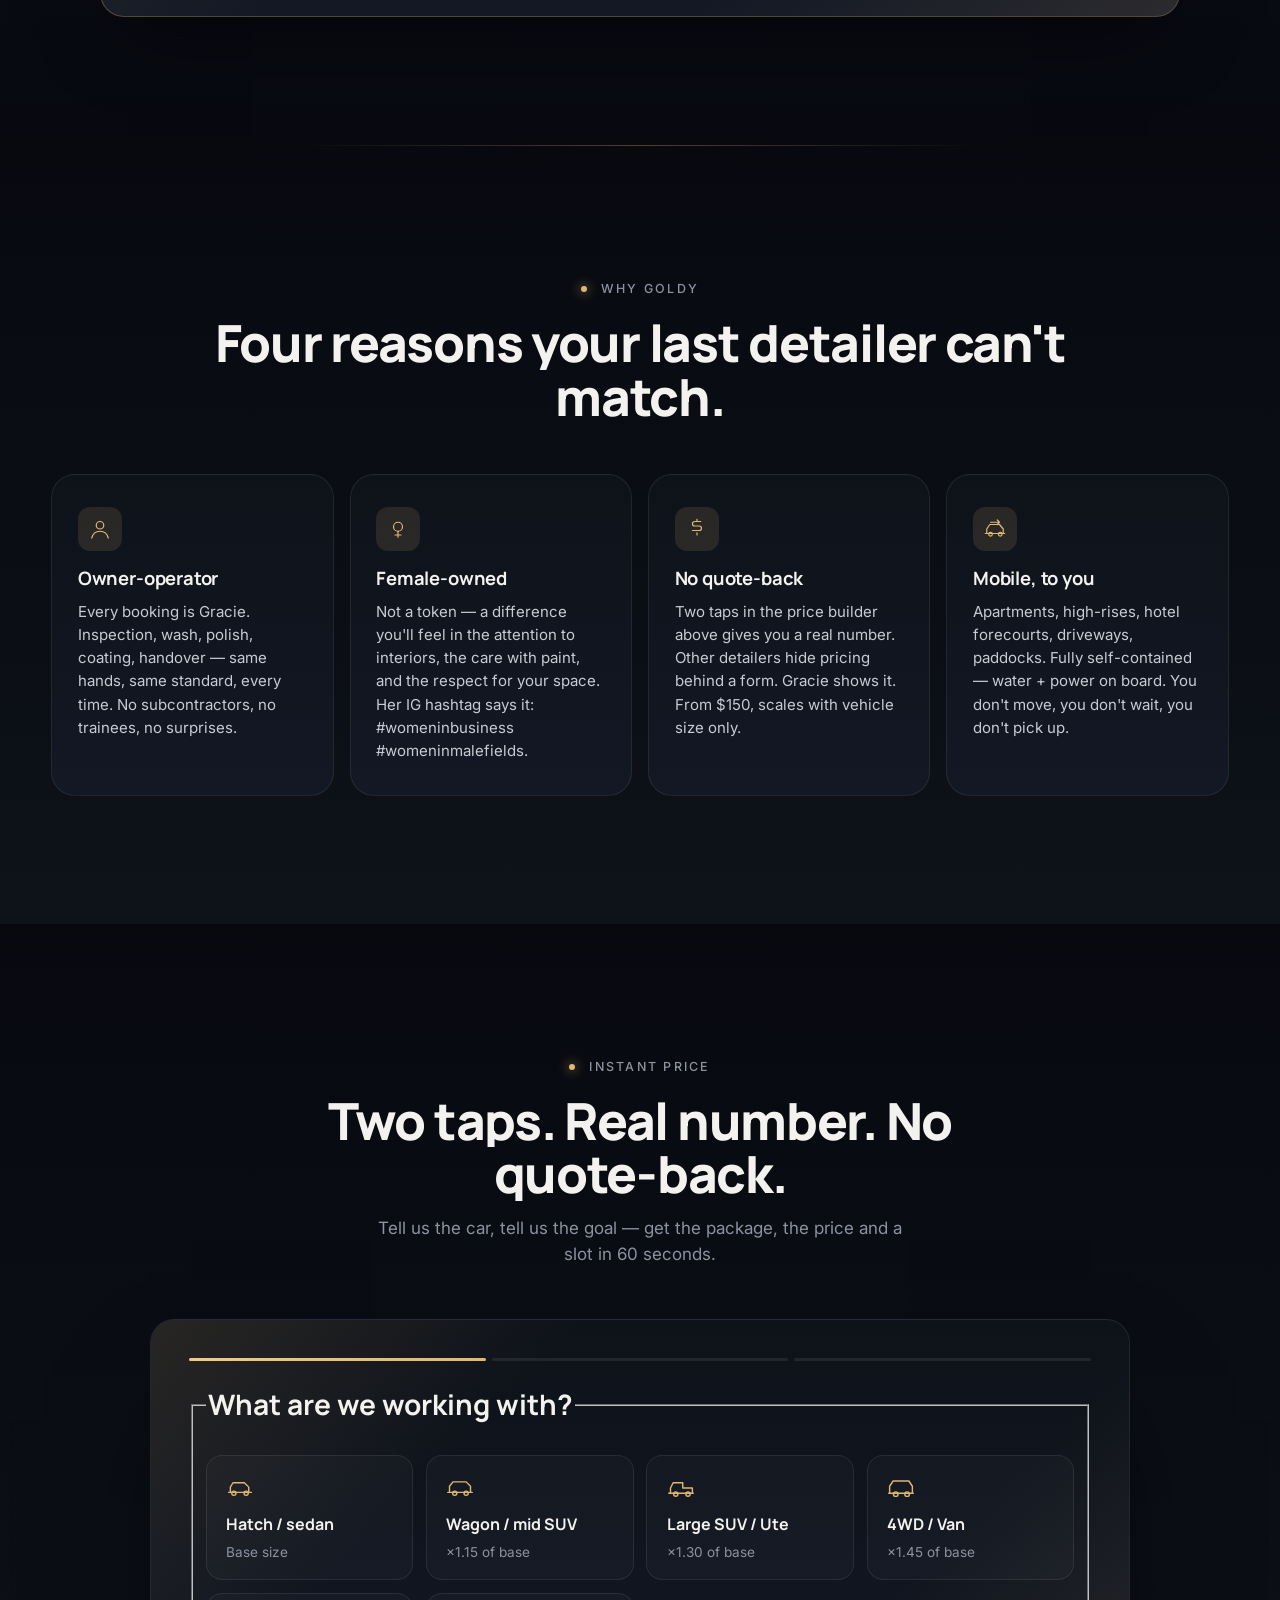
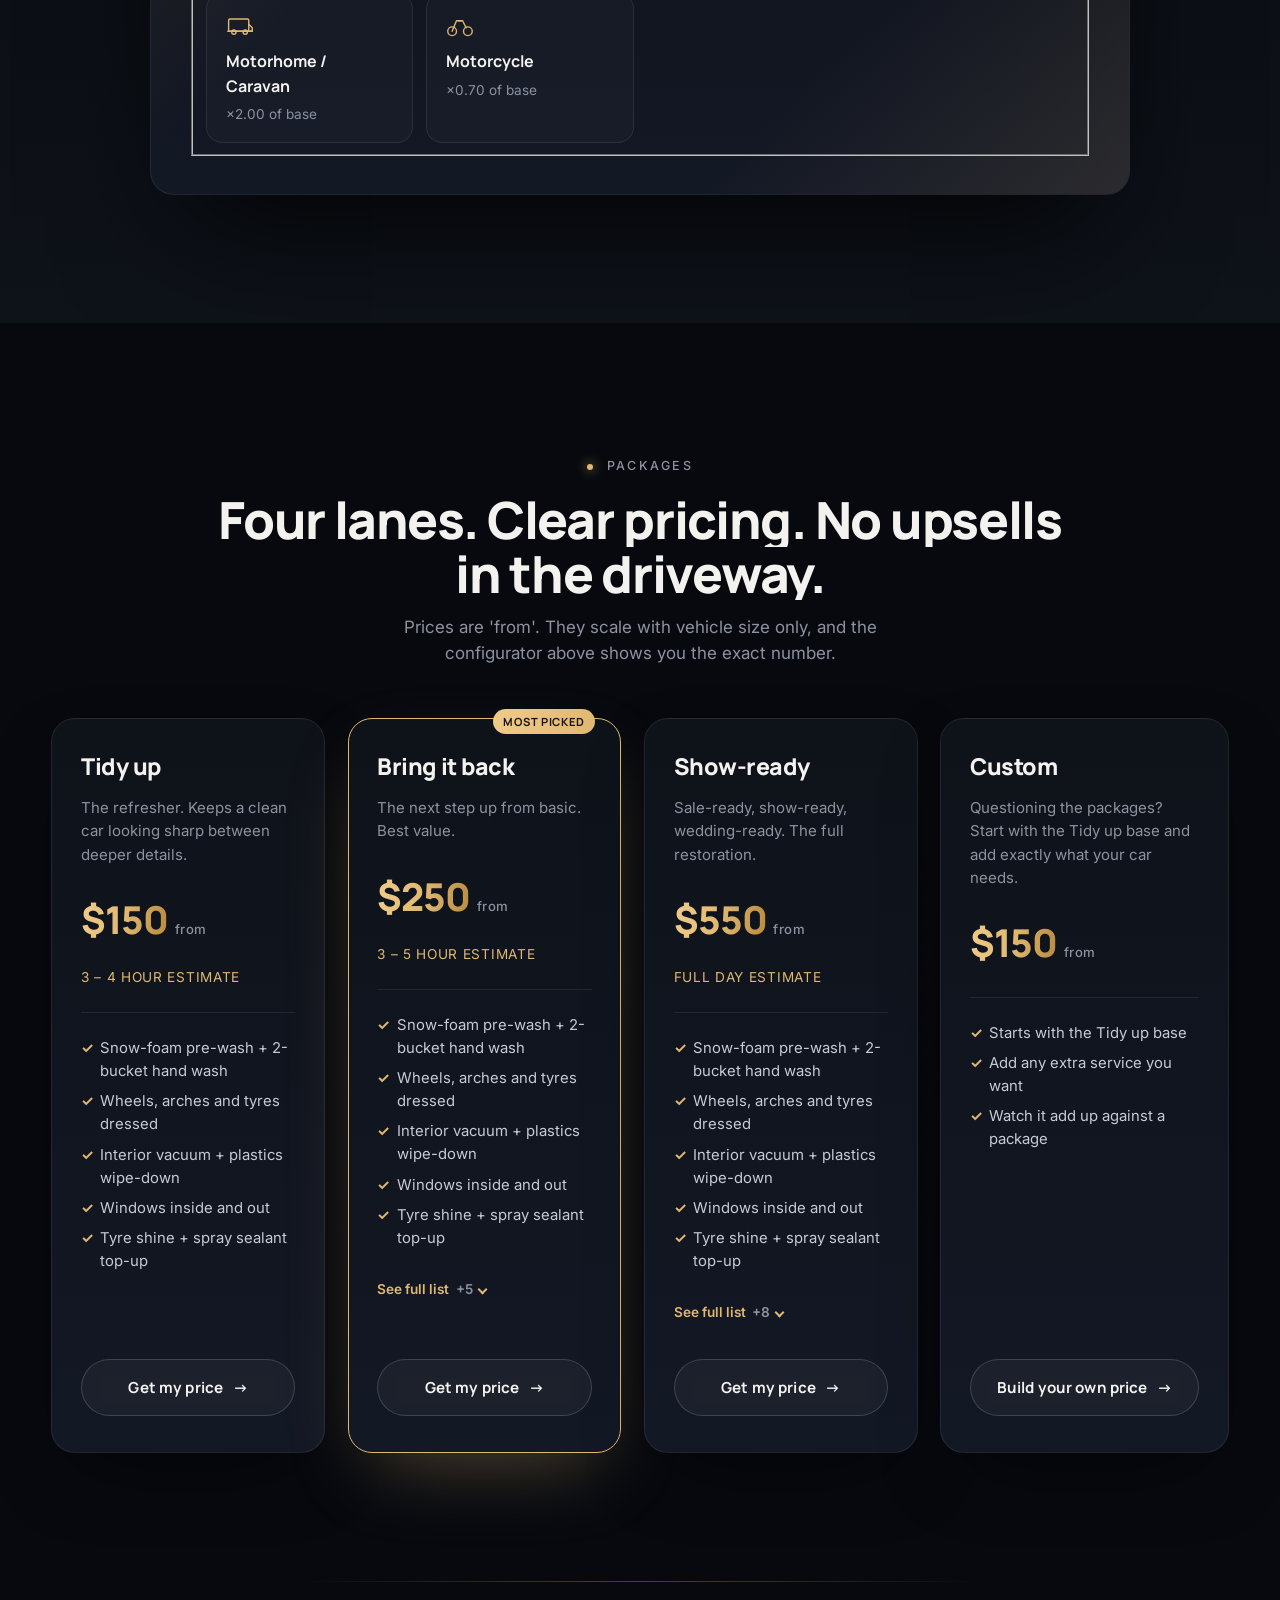
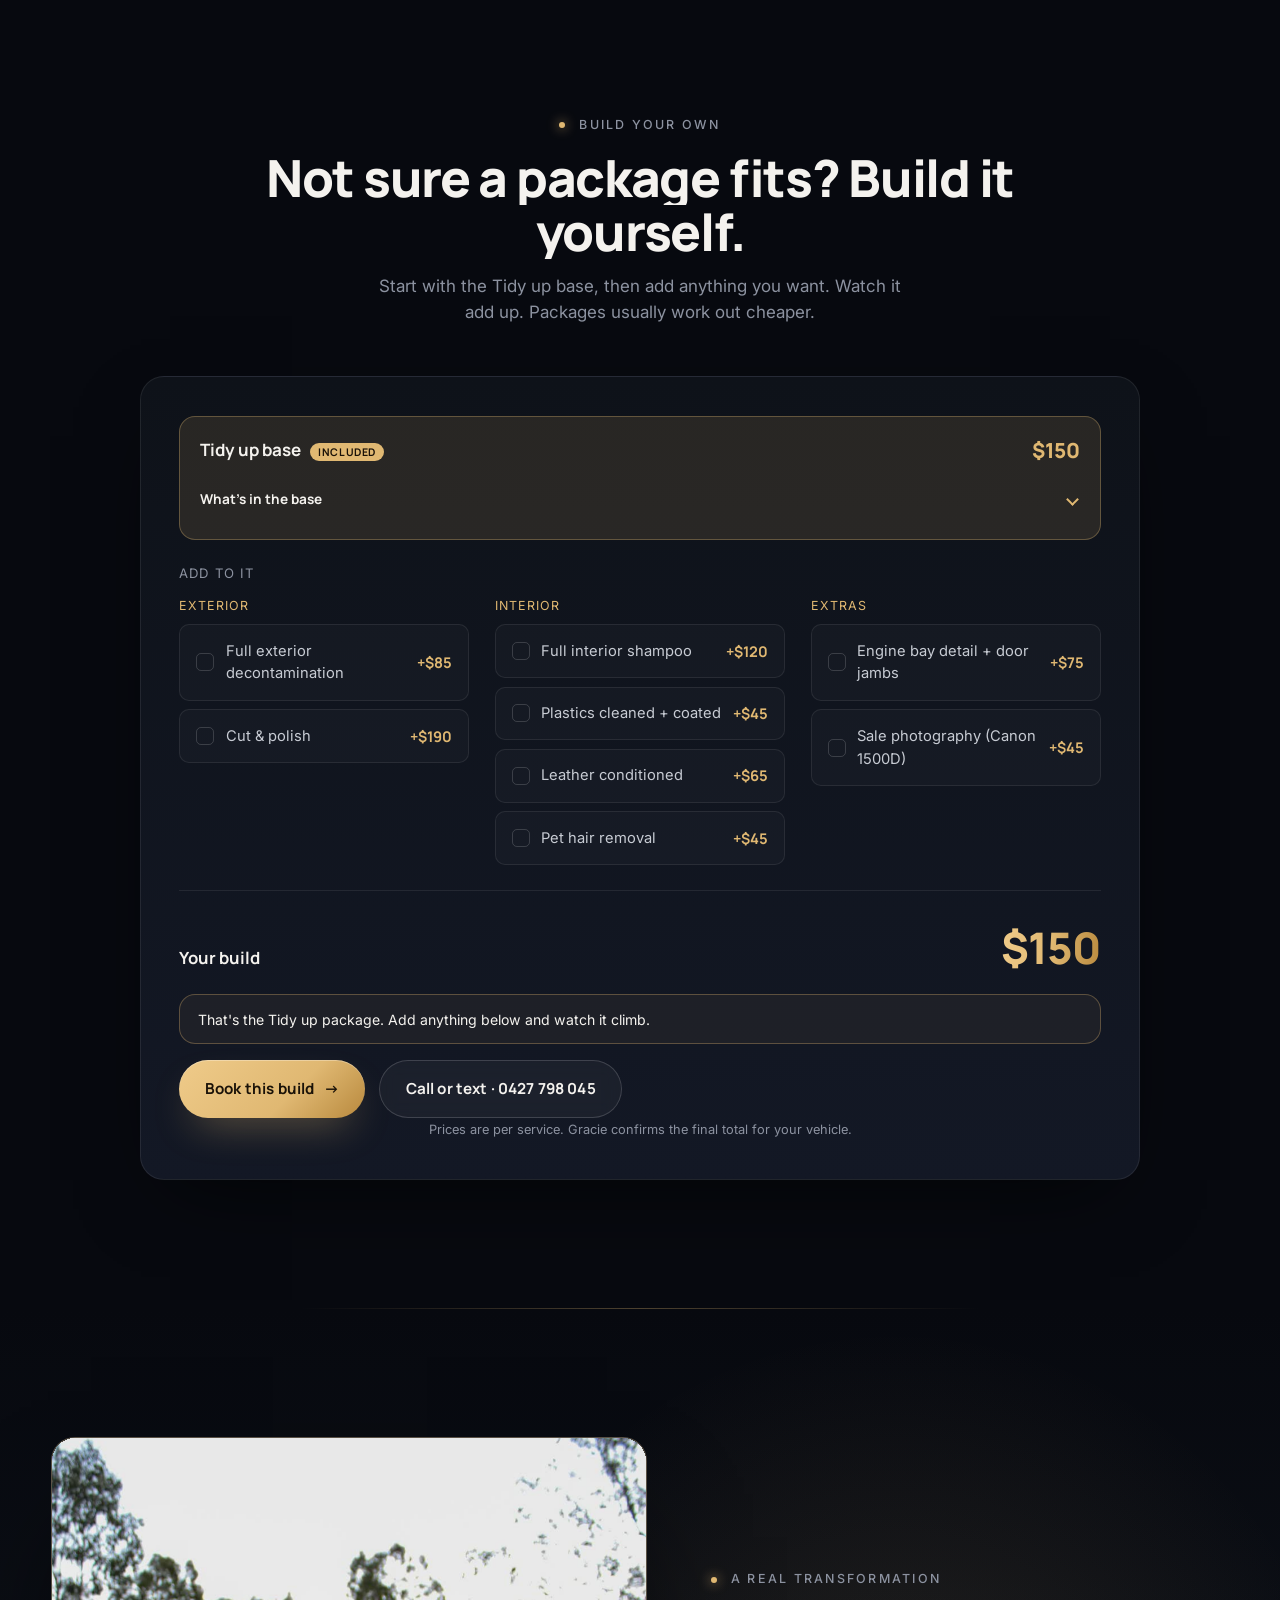
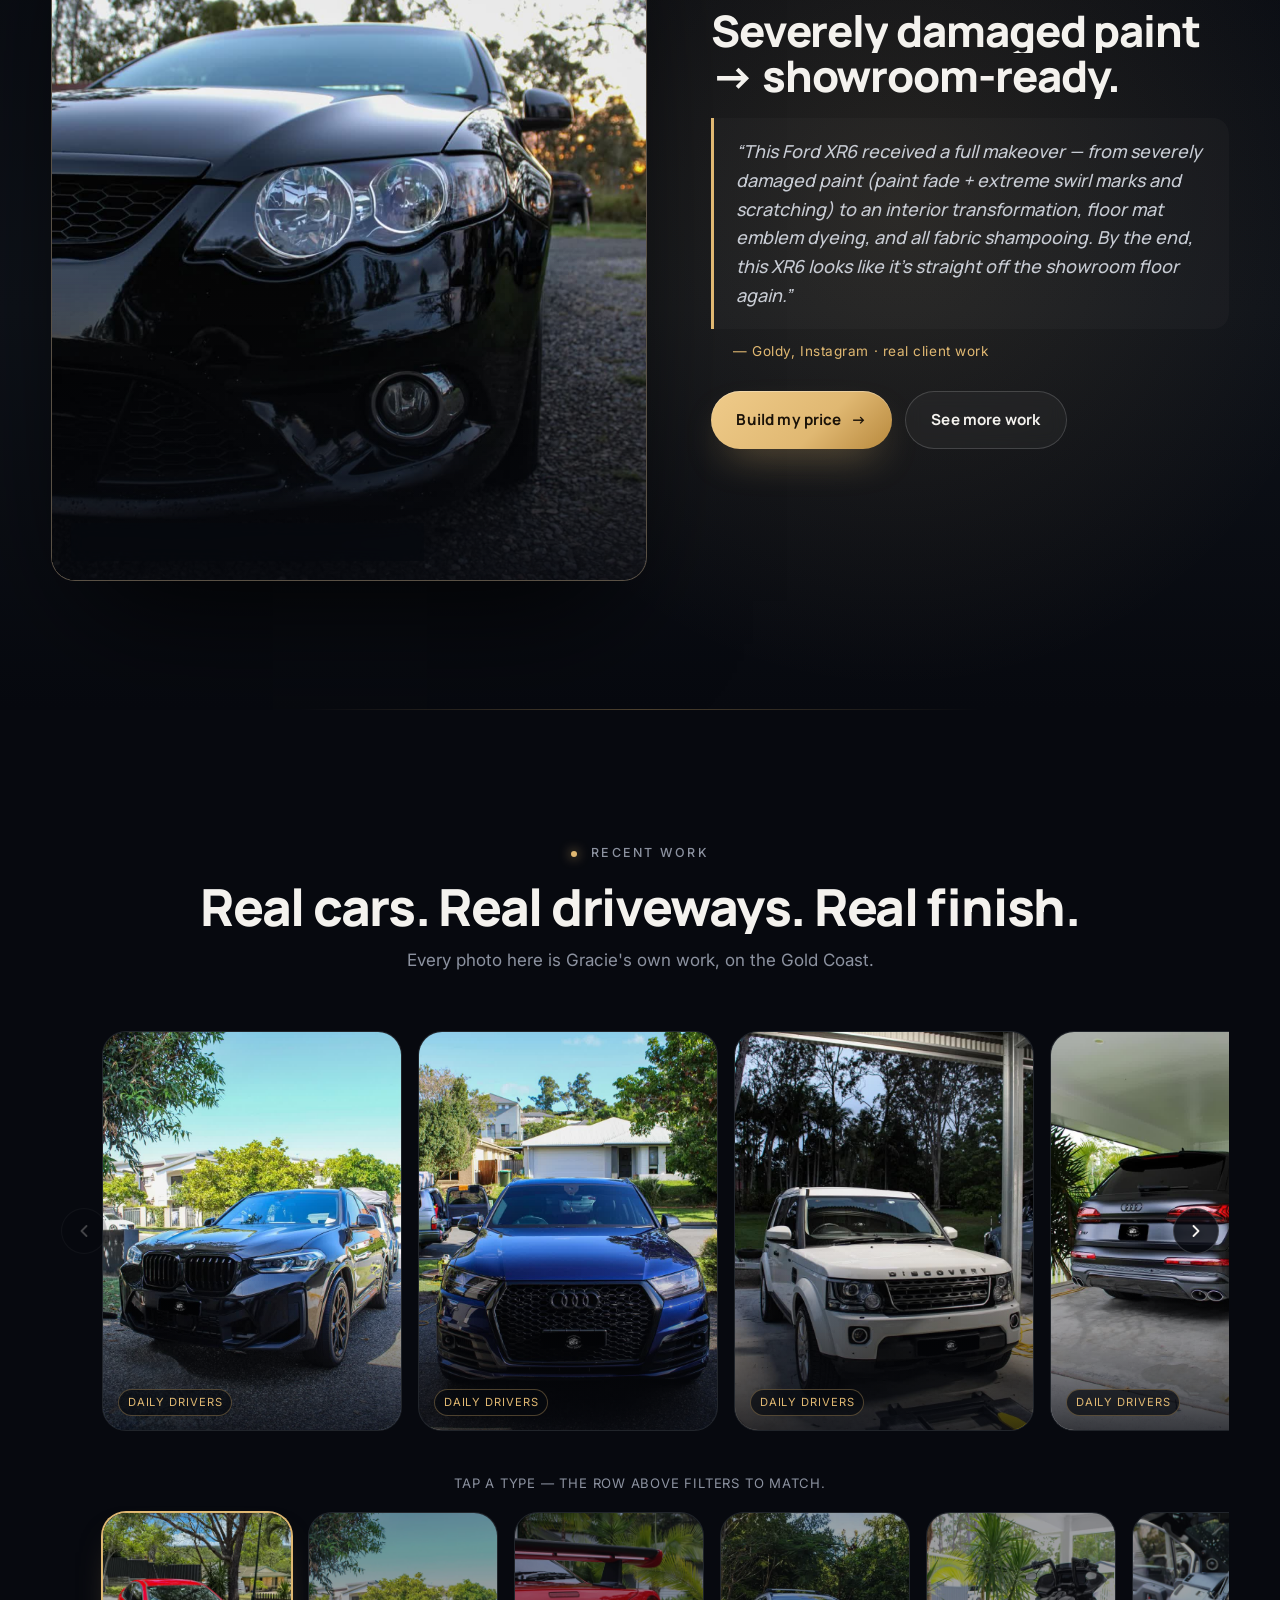
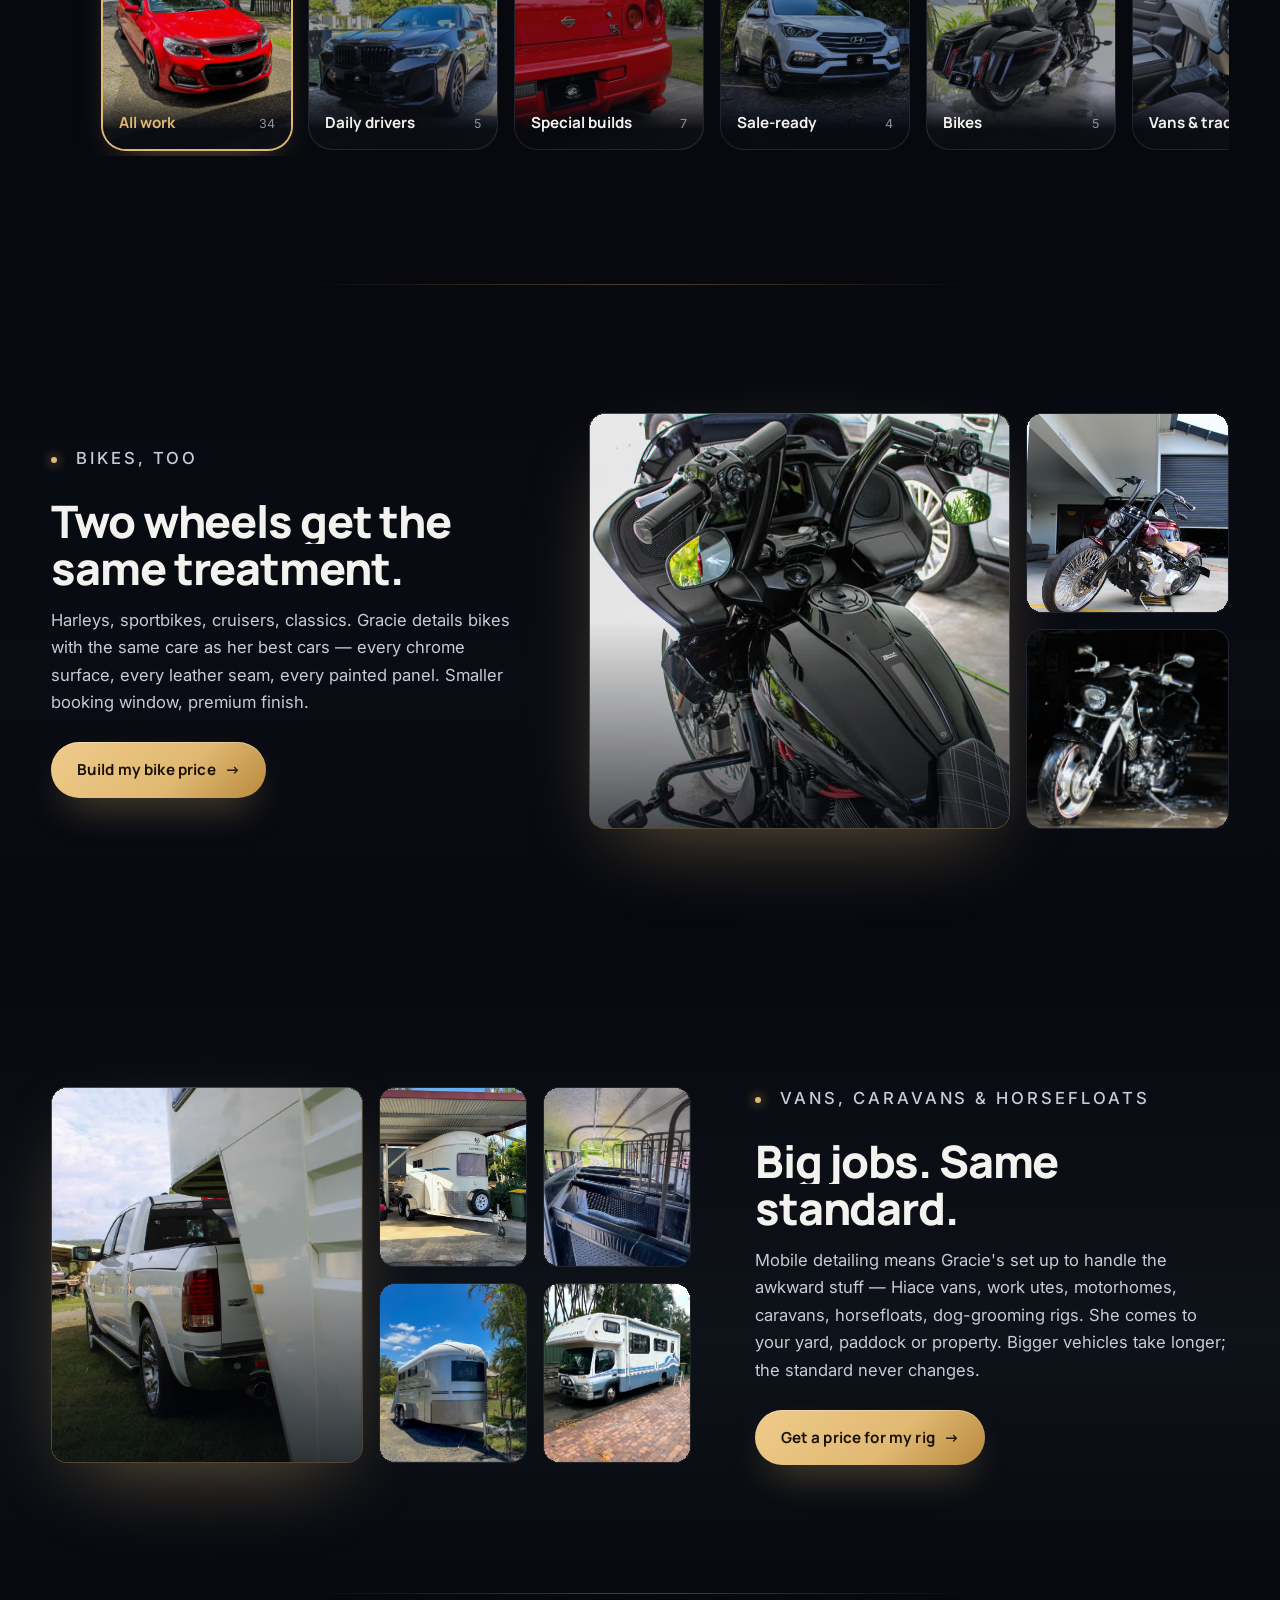
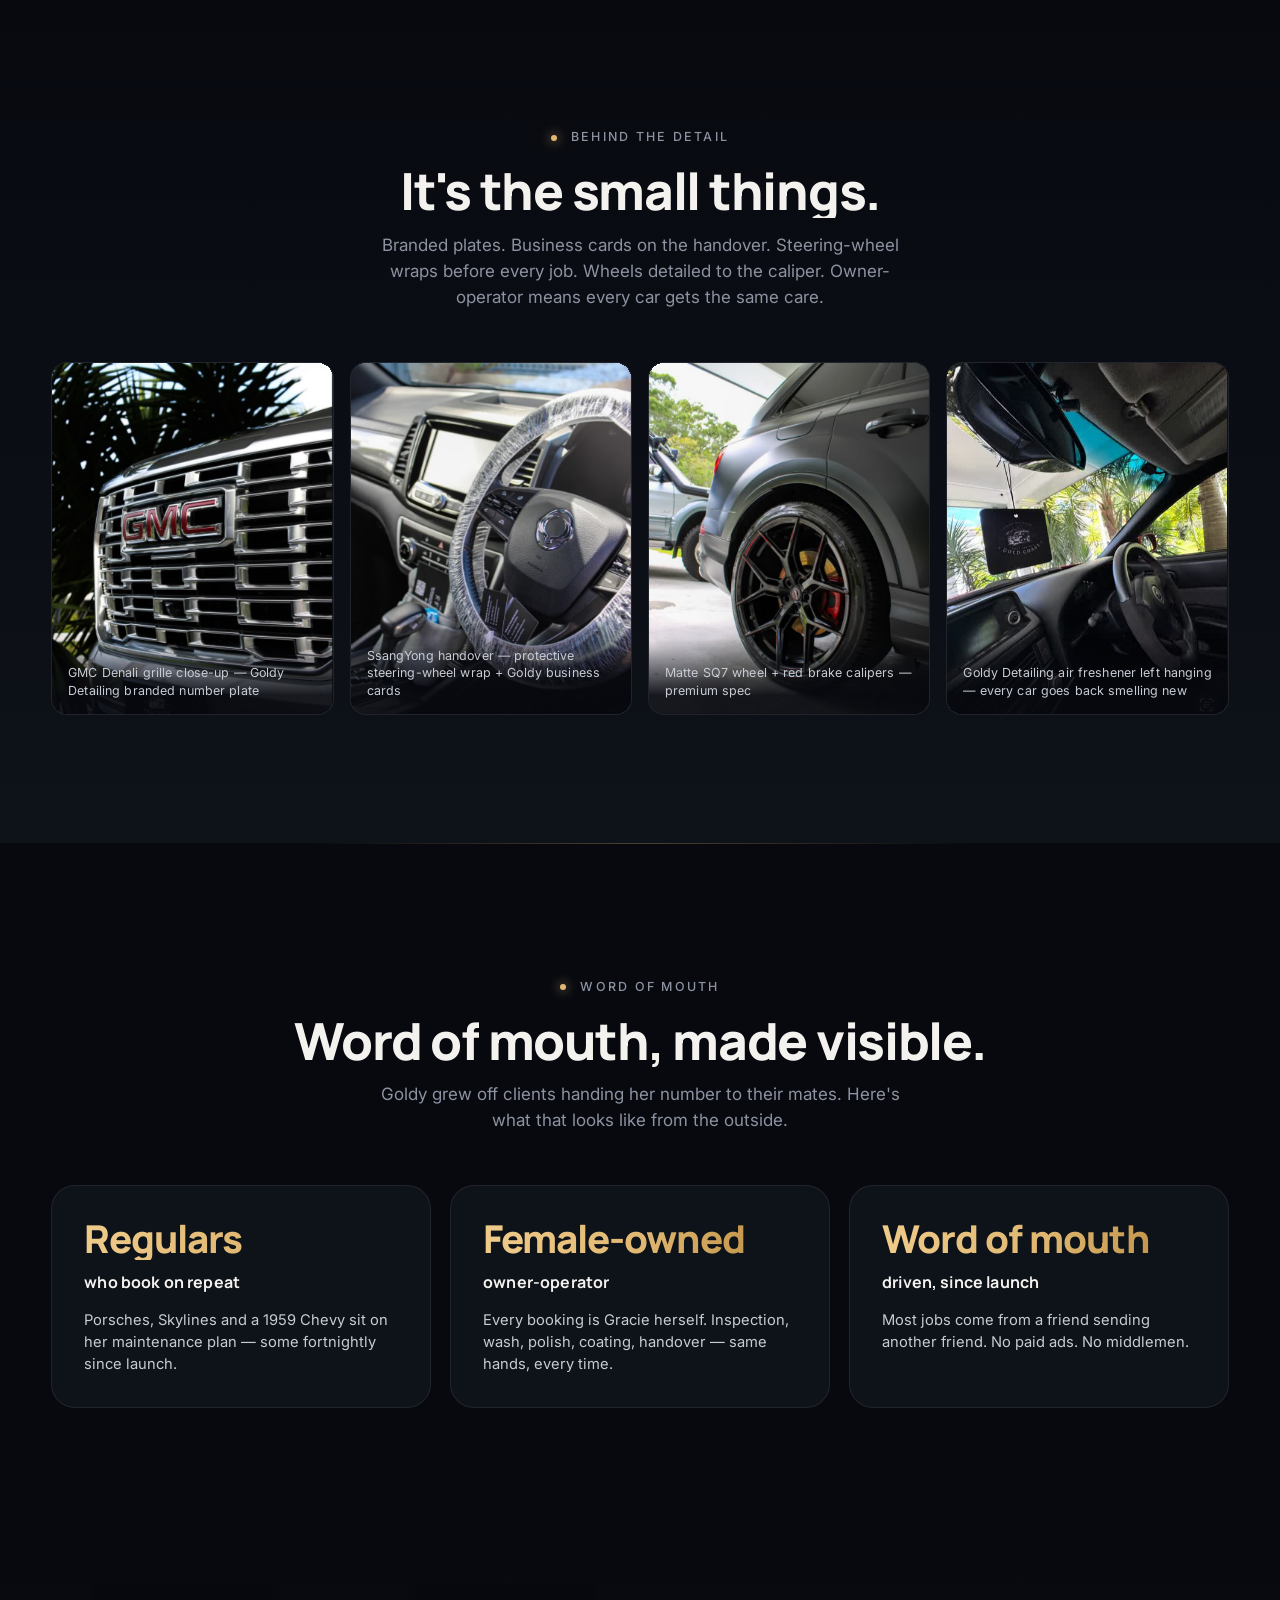
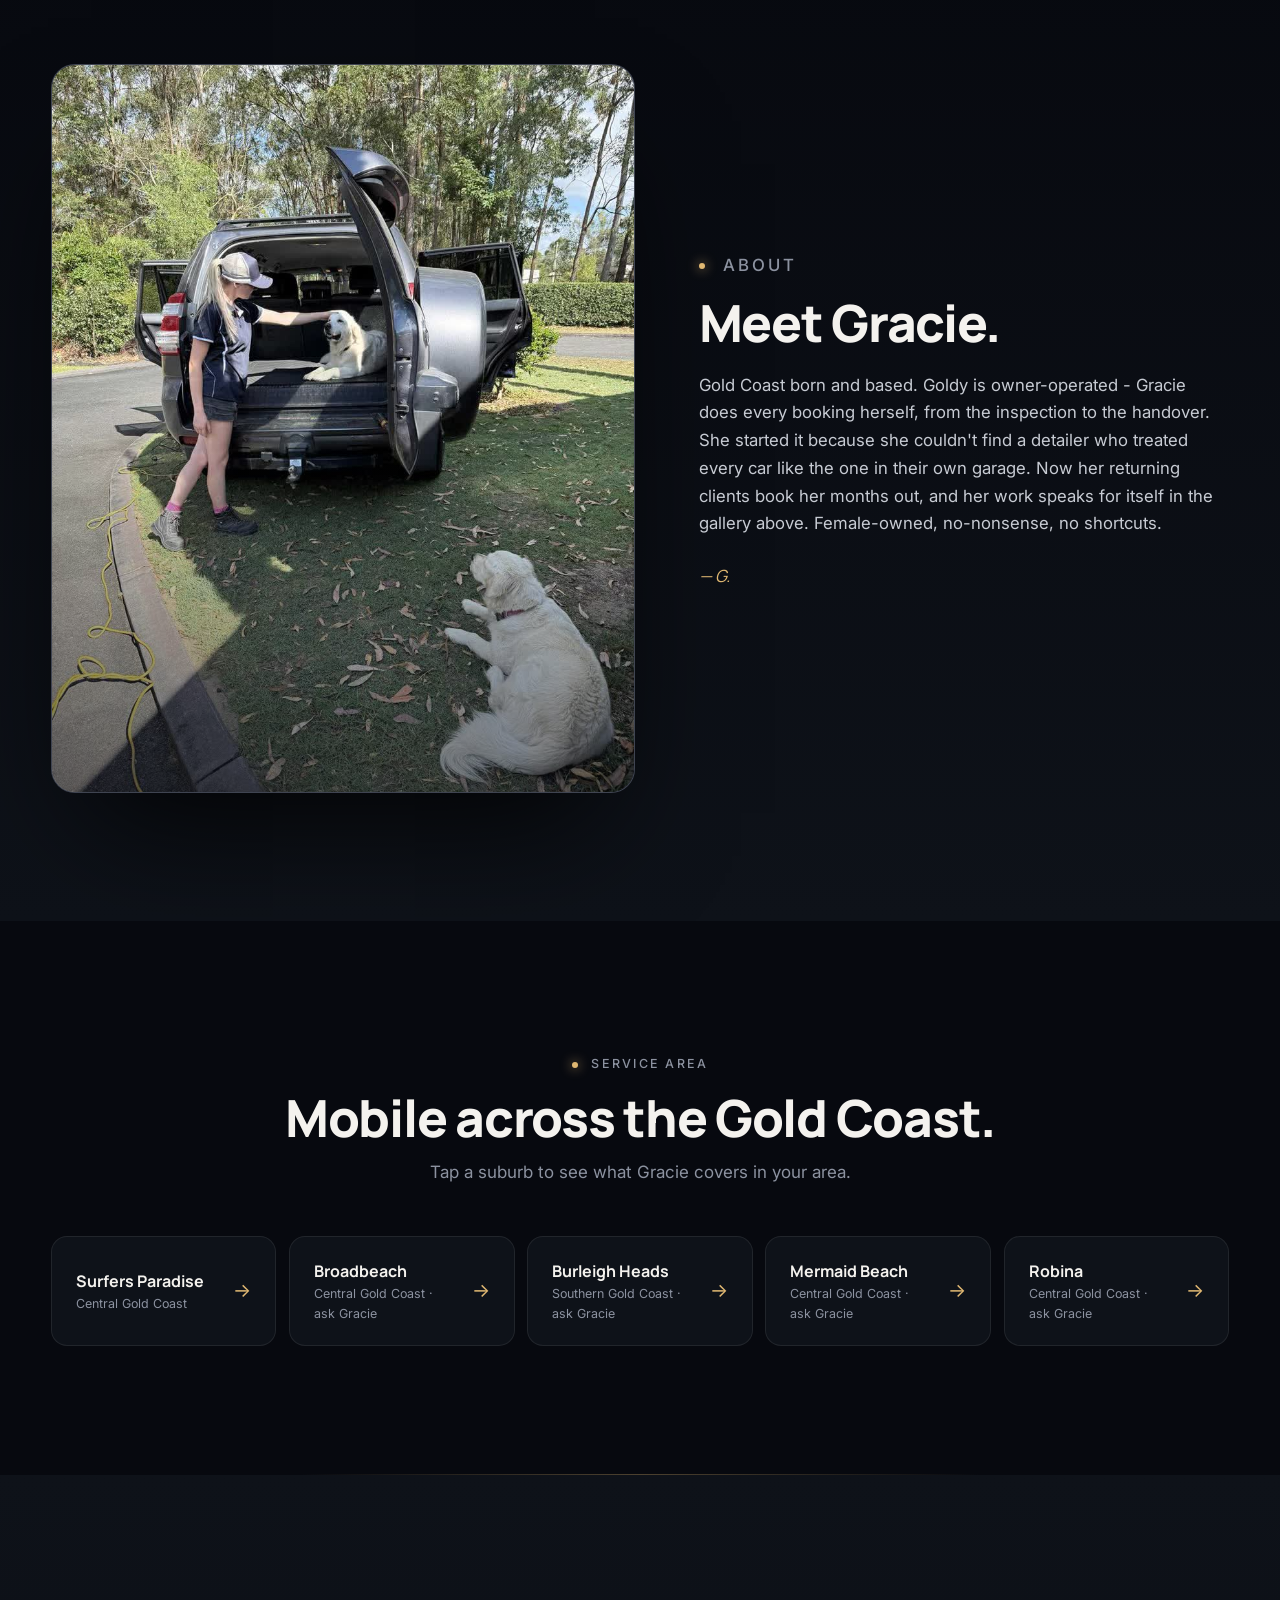
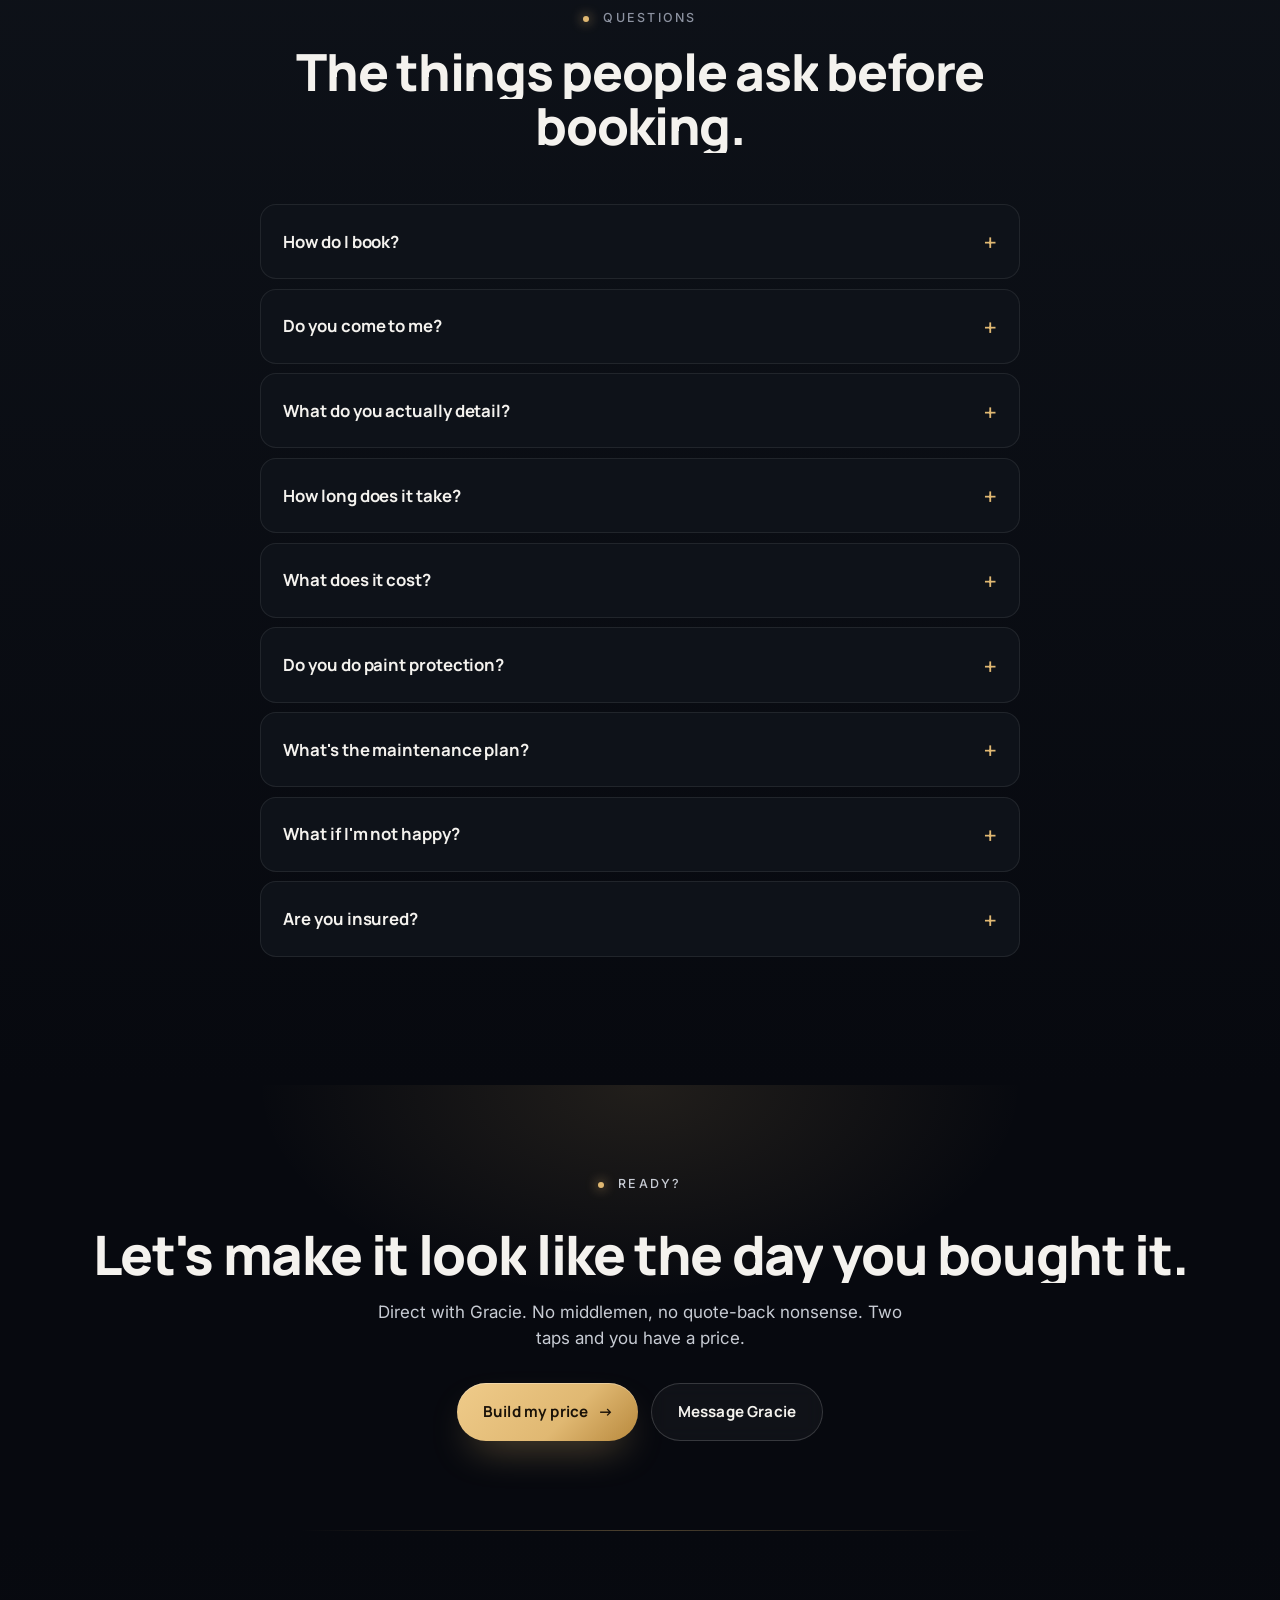
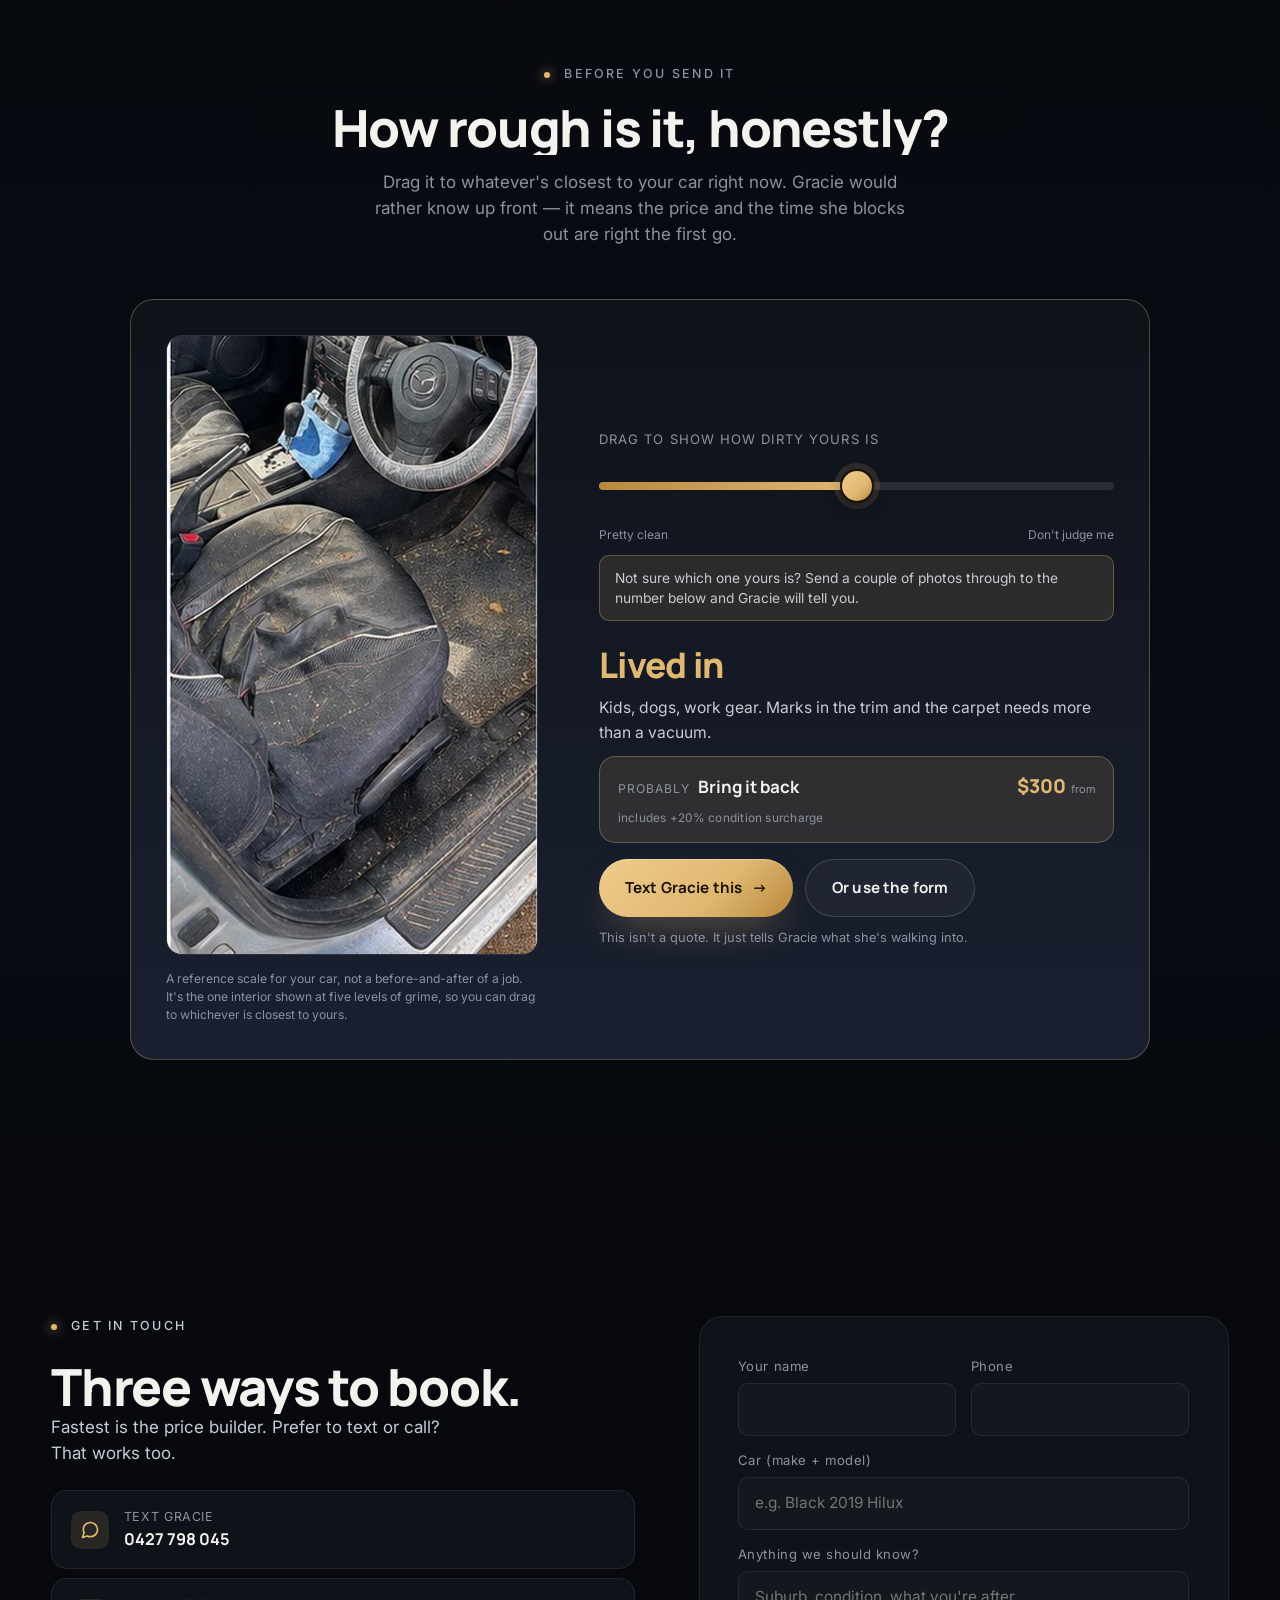
==== commit 3a2eac0e: "Add first-party visitor beacon (analytics.js) Cookieless, dependency-free beacon: reports a pageview" ====
--- a/index.html
+++ b/index.html
@@ -523,6 +523,7 @@
   <script src="vendor/ScrollTrigger.min.js"></script>
 
   <!-- App -->
+  <script defer src="analytics.js"></script>
   <script type="module" src="script.js"></script>
 </body>
 </html>
--- a/styles.css
+++ b/styles.css
@@ -6,6 +6,13 @@
 
 /* -------- TOKENS -------- */
 :root {
+  --wipe: 0.5;
+  --dirt: 0.5;
+  --thumb: 34px;
+  /* A range thumb's centre travels from thumb/2 to width-thumb/2, so the track
+     fill has to use the same geometry or it drifts ~17px at the ends. Defined
+     at root because the slider is rendered in several places on the page. */
+  --wipe-x: calc(var(--wipe) * (100% - var(--thumb)) + var(--thumb) / 2);
   /* Surface */
   --bg-deep:        #07090F;
   --bg-card:        #0E1219;
@@ -2132,12 +2139,6 @@
 }
 
 .cond-panel {
-  --wipe: 0.5;
-  --dirt: 0.5;
-  --thumb: 34px;
-  /* A range thumb's centre travels from thumb/2 to width-thumb/2, so the
-     seam has to use the same geometry or it drifts ~17px at the ends. */
-  --wipe-x: calc(var(--wipe) * (100% - var(--thumb)) + var(--thumb) / 2);
 
   display: grid;
   grid-template-columns: 1fr 1fr;
@@ -2149,16 +2150,16 @@
   background: linear-gradient(180deg, var(--bg-card) 0%, var(--bg-elev) 100%);
   border: 1px solid var(--gold-line);
   border-radius: var(--r-lg);
-  transition: --wipe 120ms var(--ease-out), --dirt 120ms var(--ease-out);
 }
 /* While a finger/mouse is down: track instantly, no rubber-banding. */
-.cond-panel.is-dragging { transition: none; }
+.cond-dragging .cond-stage .cond-frame,
+.cond-dragging .cond-stage .cond-base { transition: none !important; }
 
 .cond-visual { min-width: 0; }
 .cond-stage {
   position: relative;
   margin: 0;
-  aspect-ratio: 3 / 4;          /* matches the exported photo pair exactly */
+  aspect-ratio: 3 / 5;          /* matches the exported stage-N.jpg frames exactly */
   border-radius: var(--r);
   overflow: hidden;
   isolation: isolate;
@@ -2166,73 +2167,29 @@
   border: 1px solid var(--line);
 }
 /* ---- The grime engine ----------------------------------------------------
-   ONE real photo underneath; every bit of dirt above it is drawn by CSS and
-   driven by --dirt, so it builds and lifts continuously as the handle moves
-   instead of cutting between two stills. Layers are plain opacity/blend work
-   (compositor-only) apart from one cheap filter on the base image. */
-.cond-base {
+   Five photographic frames of the SAME Mazda interior, same angle, same light,
+   each one dirtier than the last. --dirt cross-fades them: each frame fades in
+   over the one below and STAYS, so the grime builds continuously as the handle
+   moves instead of cutting between stills, and there are no gaps between
+   thresholds. Opacity is the only animated property, so this is compositor-only
+   and cheap on mobile — it replaced a ten-layer stack of drawn-on dust, hair,
+   grit and rubbish, which is why all of those rules are gone.
+   Still a reference scale, NOT a before/after of Gracie's work. */
+.cond-base,
+.cond-frame {
   position: absolute; inset: 0;
   width: 100%; height: 100%;
   object-fit: cover;
-  z-index: 0;
-  filter:
-    saturate(calc(1 - var(--dirt) * 0.24))
-    brightness(calc(1 - var(--dirt) * 0.09))
-    contrast(calc(1 + var(--dirt) * 0.02));
-}
-.cond-l { position: absolute; inset: 0; pointer-events: none; }
-
-/* Fresh-off-the-detail gloss — only present at the clean end, so sliding back
-   toward "Pretty clean" visibly lifts the car rather than just removing dirt. */
-.cond-shine {
-  z-index: 1;
-  opacity: calc((1 - var(--dirt)) * 0.55);
-  mix-blend-mode: screen;
-  background:
-    linear-gradient(115deg, transparent 34%, rgba(255,252,240,0.30) 47%, rgba(255,255,255,0.06) 55%, transparent 66%),
-    radial-gradient(70% 44% at 26% 16%, rgba(255,250,235,0.26), transparent 70%);
-}
-
-/* Warm dust haze — the first thing to appear, settles over everything. */
-.cond-dust {
-  z-index: 2;
-  opacity: calc(var(--dirt) * 0.30);
-  background:
-    radial-gradient(120% 88% at 50% 8%, rgba(146,126,90,0) 30%, rgba(74,62,44,0.78) 100%),
-    linear-gradient(180deg, rgba(150,130,96,0.30) 0%, rgba(72,60,42,0.44) 100%);
-}
-
-/* Blotchy ground-in grime — coarse turbulence, multiplied so it darkens into
-   the shadows the way real dirt collects. Scales up slightly as it builds. */
-.cond-grime {
-  z-index: 3;
-  opacity: calc(var(--dirt) * 0.72);
-  mix-blend-mode: multiply;
-  transform: scale(calc(1 + var(--dirt) * 0.04));
-  background-size: cover;
-  background-image: url("data:image/svg+xml,%3Csvg xmlns='http://www.w3.org/2000/svg' width='420' height='560'%3E%3Cfilter id='g' color-interpolation-filters='sRGB'%3E%3CfeTurbulence type='fractalNoise' baseFrequency='0.018 0.028' numOctaves='4' seed='7'/%3E%3CfeColorMatrix type='matrix' values='0 0 0 0 0.42 0 0 0 0 0.35 0 0 0 0 0.24 0 0 0 -3.2 1.9'/%3E%3C/filter%3E%3Crect width='420' height='560' filter='url(%23g)'/%3E%3C/svg%3E");
-  -webkit-mask-image: linear-gradient(180deg, transparent 6%, rgba(0,0,0,0.3) 28%, #000 60%);
-  mask-image: linear-gradient(180deg, transparent 6%, rgba(0,0,0,0.3) 28%, #000 60%);
-}
-
-/* Fine dust/sand grain sitting on the surfaces. */
-.cond-grain {
-  z-index: 4;
-  opacity: calc(var(--dirt) * 0.55);
-  mix-blend-mode: soft-light;
-  background-image: url("data:image/svg+xml,%3Csvg xmlns='http://www.w3.org/2000/svg' width='180' height='180'%3E%3Cfilter id='n' color-interpolation-filters='sRGB'%3E%3CfeTurbulence type='fractalNoise' baseFrequency='0.55' numOctaves='3' seed='3'/%3E%3C/filter%3E%3Crect width='180' height='180' filter='url(%23n)'/%3E%3C/svg%3E");
-  -webkit-mask-image: linear-gradient(180deg, transparent 6%, rgba(0,0,0,0.3) 28%, #000 60%);
-  mask-image: linear-gradient(180deg, transparent 6%, rgba(0,0,0,0.3) 28%, #000 60%);
-}
-
-/* Edge grime — dirt always builds up worst around the edges and footwells. */
-.cond-vig {
-  z-index: 5;
-  opacity: calc(var(--dirt) * 0.50);
-  background:
-    radial-gradient(88% 70% at 50% 42%, transparent 42%, rgba(28,22,14,0.62) 100%),
-    linear-gradient(0deg, rgba(34,27,17,0.55) 0%, transparent 34%);
-}
+  display: block;
+}
+.cond-base  { z-index: 0; }
+.cond-frame { z-index: 1; pointer-events: none; }
+/* Each frame owns one quarter of the travel and is fully opaque by the end of
+   it, so frame N is solid before frame N+1 starts lifting. */
+.cond-frame[data-frame="2"] { opacity: clamp(0, calc(var(--dirt) / 0.25), 1); }
+.cond-frame[data-frame="3"] { opacity: clamp(0, calc((var(--dirt) - 0.25) / 0.25), 1); }
+.cond-frame[data-frame="4"] { opacity: clamp(0, calc((var(--dirt) - 0.50) / 0.25), 1); }
+.cond-frame[data-frame="5"] { opacity: clamp(0, calc((var(--dirt) - 0.75) / 0.25), 1); }
 
 .cond-label {
   display: block;
@@ -2333,6 +2290,14 @@
 @media (hover: hover) and (min-width: 1025px) {
   .cond-stage { cursor: ew-resize; }
 }
+/* The stage frames are 3:5 — portrait and tall. At a full half-width column the
+   image towers over the readout beside it and leaves a dead patch of panel. Cap
+   the visual column (stage, slider and note all share that width, so they stay
+   flush-aligned) and give the reclaimed space to the readout. */
+@media (min-width: 901px) {
+  .cond-panel { grid-template-columns: 0.86fr 1.14fr; }
+  .cond-visual { max-width: 372px; margin-inline-end: auto; }
+}
 @media (max-width: 900px) {
   .cond-panel { grid-template-columns: 1fr; }
 }
@@ -2340,3 +2305,94 @@
   .cond-ctas .btn { width: 100%; justify-content: center; }
   .cond-ends span { max-width: 45%; }
 }
+
+/* ---- Compact condition chips ----------------------------------------------
+   Mirrors the big "How rough is it?" slider into every booking flow (price
+   builder result, build-your-own, maintenance) so Gracie always learns the
+   condition regardless of which package the visitor picks. All instances share
+   one `conditionPick` and stay in sync with the slider. */
+.cond-chips-label {
+  margin: 1.1rem 0 0.55rem;
+  font-size: 0.82rem;
+  font-weight: 600;
+  color: var(--text-primary);
+}
+.cond-chips-label span {
+  font-weight: 400;
+  color: var(--text-muted);
+}
+.cond-chips { display: flex; flex-wrap: wrap; gap: 0.45rem; }
+.cond-chip {
+  padding: 0.6rem 0.85rem;
+  min-height: 44px;
+  border-radius: var(--r-pill);
+  border: 1px solid var(--line-strong);
+  background: rgba(255, 255, 255, 0.04);
+  color: var(--text-body);
+  font-size: 0.82rem;
+  font-weight: 600;
+  cursor: pointer;
+  transition: border-color 180ms var(--ease-out), background 180ms var(--ease-out), color 180ms var(--ease-out);
+}
+.cond-chip.is-selected {
+  border-color: var(--gold);
+  background: var(--gold-soft);
+  color: var(--gold);
+}
+@media (hover: hover) { .cond-chip:hover { border-color: var(--gold-line); } }
+@media (max-width: 640px) { .cond-chip { flex: 1 1 auto; text-align: center; } }
+
+/* ---- Compact condition slider, inline in the booking flows -----------------
+   Same layered stage as the full one in #condition, at a size that fits beside
+   a quote. Every instance reads --dirt off :root, so they animate together. */
+.cond-stage .cond-frame { transition: opacity 120ms var(--ease-out); }
+
+.cond-inline {
+  display: grid;
+  grid-template-columns: 132px minmax(0, 1fr);
+  gap: 1rem;
+  align-items: center;
+  margin: 1.1rem 0 0.4rem;
+  padding: 0.9rem;
+  background: rgba(255, 255, 255, 0.025);
+  border: 1px solid var(--gold-line);
+  border-radius: var(--r);
+}
+.cond-stage-sm { aspect-ratio: 3 / 5; border-radius: var(--r-sm); }
+.cond-inline-body { min-width: 0; }
+.cond-inline-label {
+  display: block;
+  font-size: 0.84rem;
+  font-weight: 600;
+  color: var(--text-primary);
+  margin-bottom: 0.1rem;
+}
+.cond-inline-label span { display: block; font-weight: 400; font-size: 0.76rem; color: var(--text-muted); }
+.cond-inline .cond-range { height: 44px; }
+.cond-inline-read { font-size: 0.85rem; color: var(--text-muted); margin-top: 0.1rem; }
+.cond-inline-read strong { color: var(--gold); font-family: var(--font-display); font-size: 1rem; }
+
+@media (max-width: 520px) {
+  .cond-inline { grid-template-columns: 104px minmax(0, 1fr); gap: 0.8rem; padding: 0.75rem; }
+}
+
+/* Gracie's "send me photos if you're unsure" line — sits above the readout copy
+   so the offer to just text her lands before anyone worries about picking wrong. */
+.cond-unsure {
+  margin: 0 0 0.9rem;
+  padding: 0.7rem 0.9rem;
+  background: var(--gold-soft);
+  border: 1px solid var(--gold-line);
+  border-radius: var(--r-sm);
+  font-size: 0.86rem;
+  line-height: 1.5;
+  color: var(--text-body);
+}
+/* The condition surcharge, stated plainly under the estimate so the uplift is
+   never a surprise when Gracie quotes. */
+.cond-suggest-uplift {
+  flex: 1 0 100%;
+  font-size: 0.74rem;
+  letter-spacing: 0.02em;
+  color: var(--text-muted);
+}
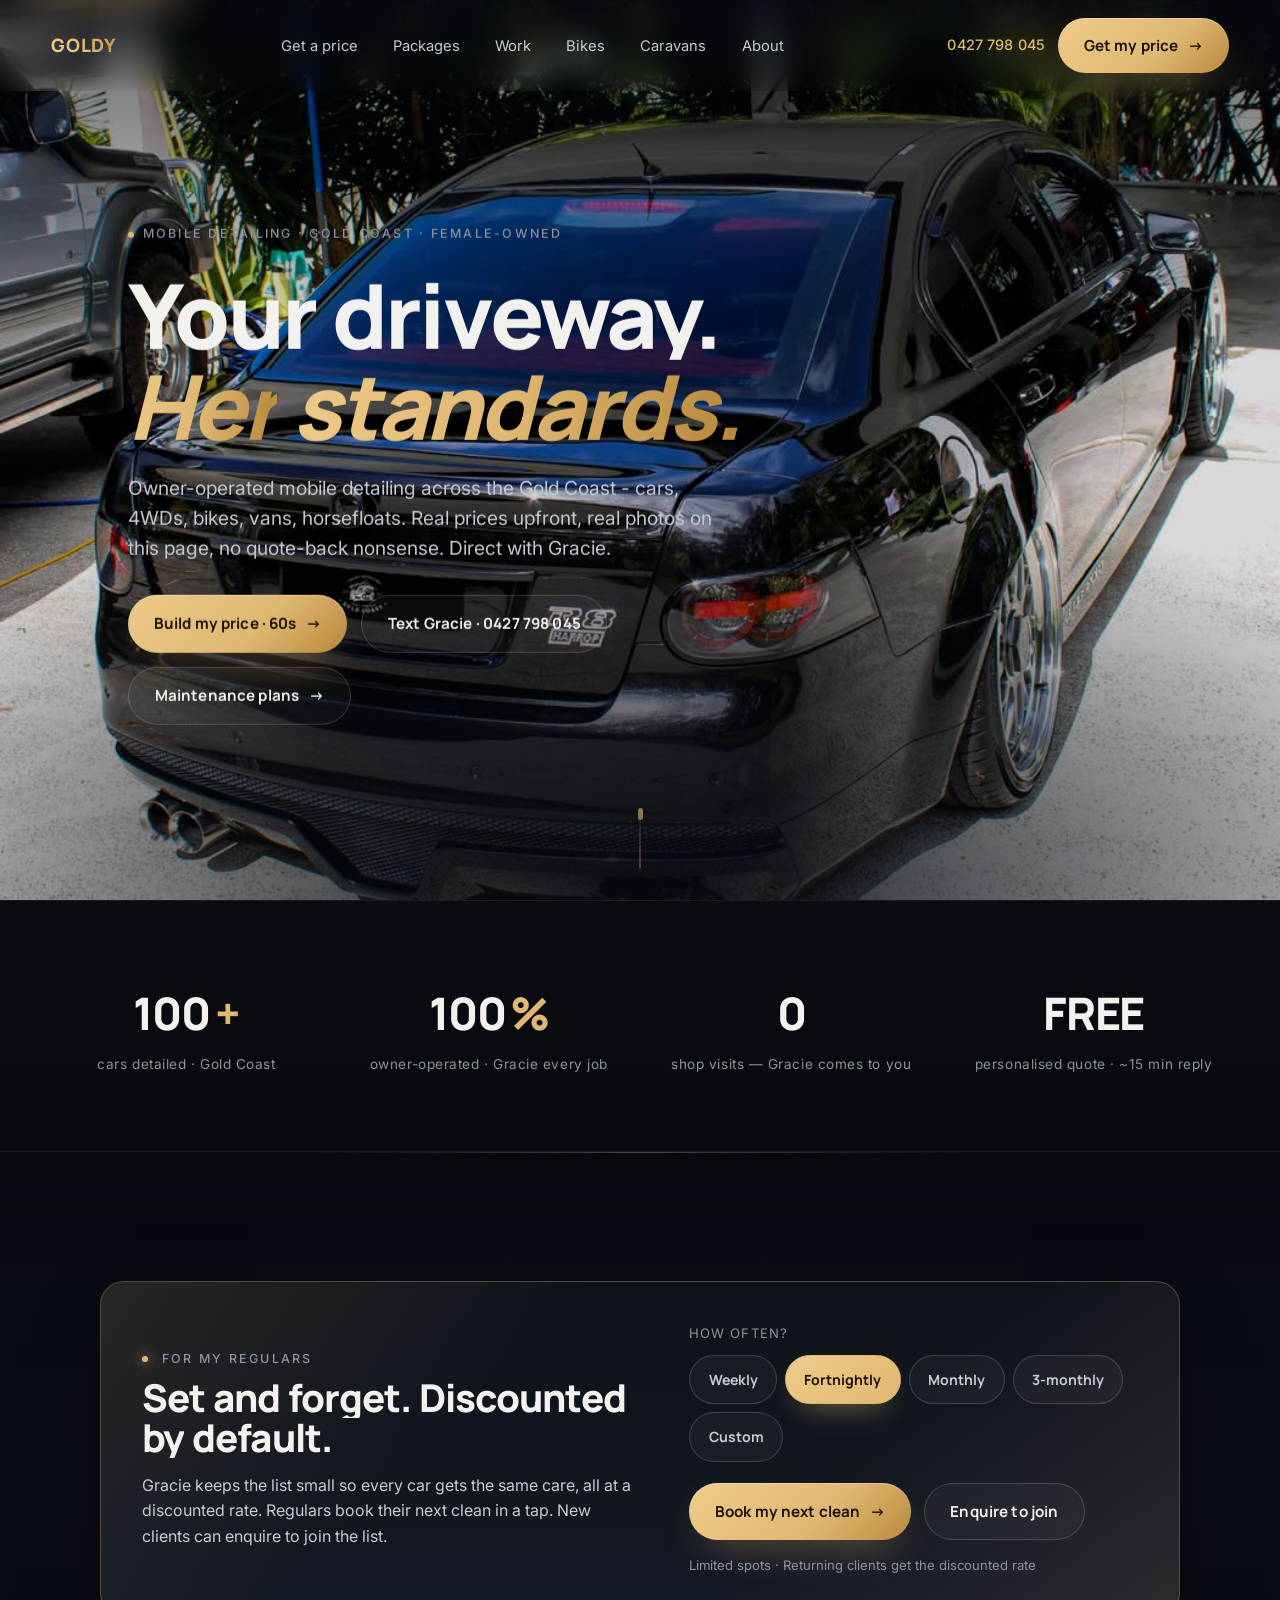
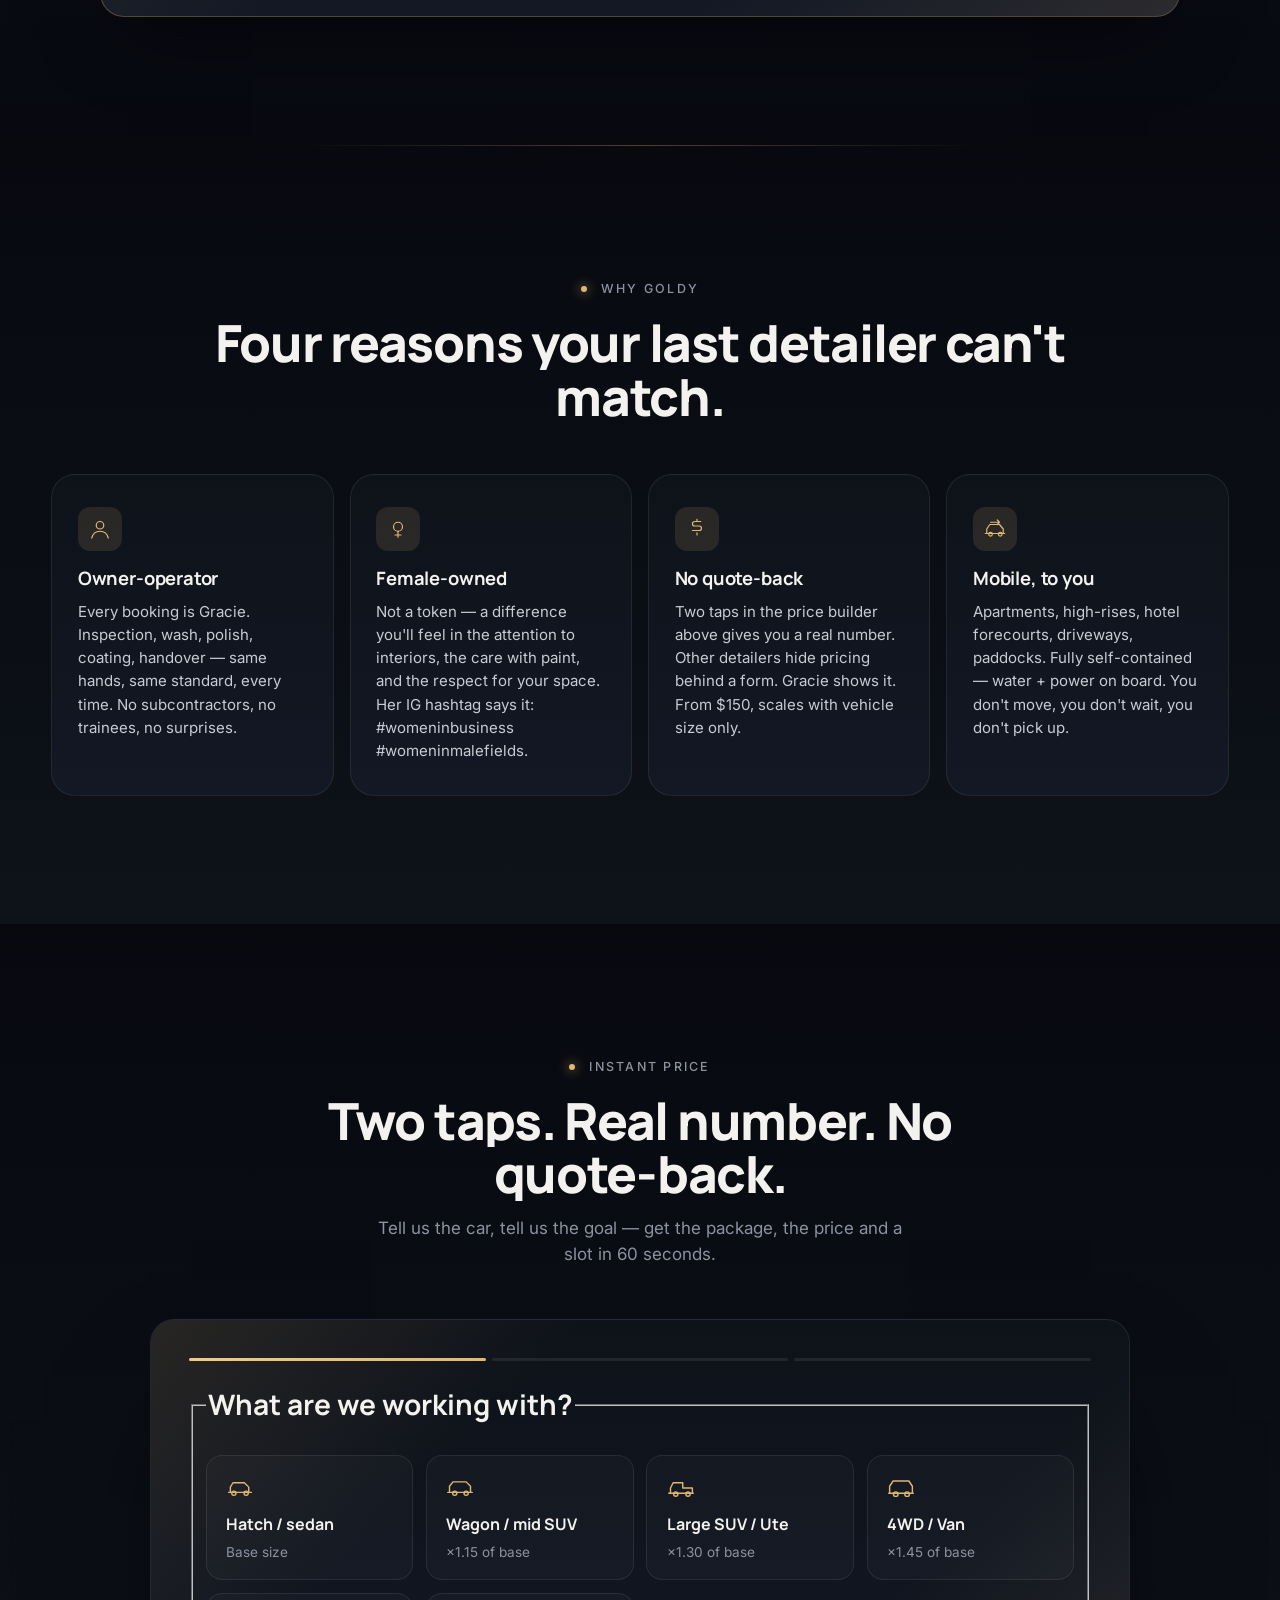
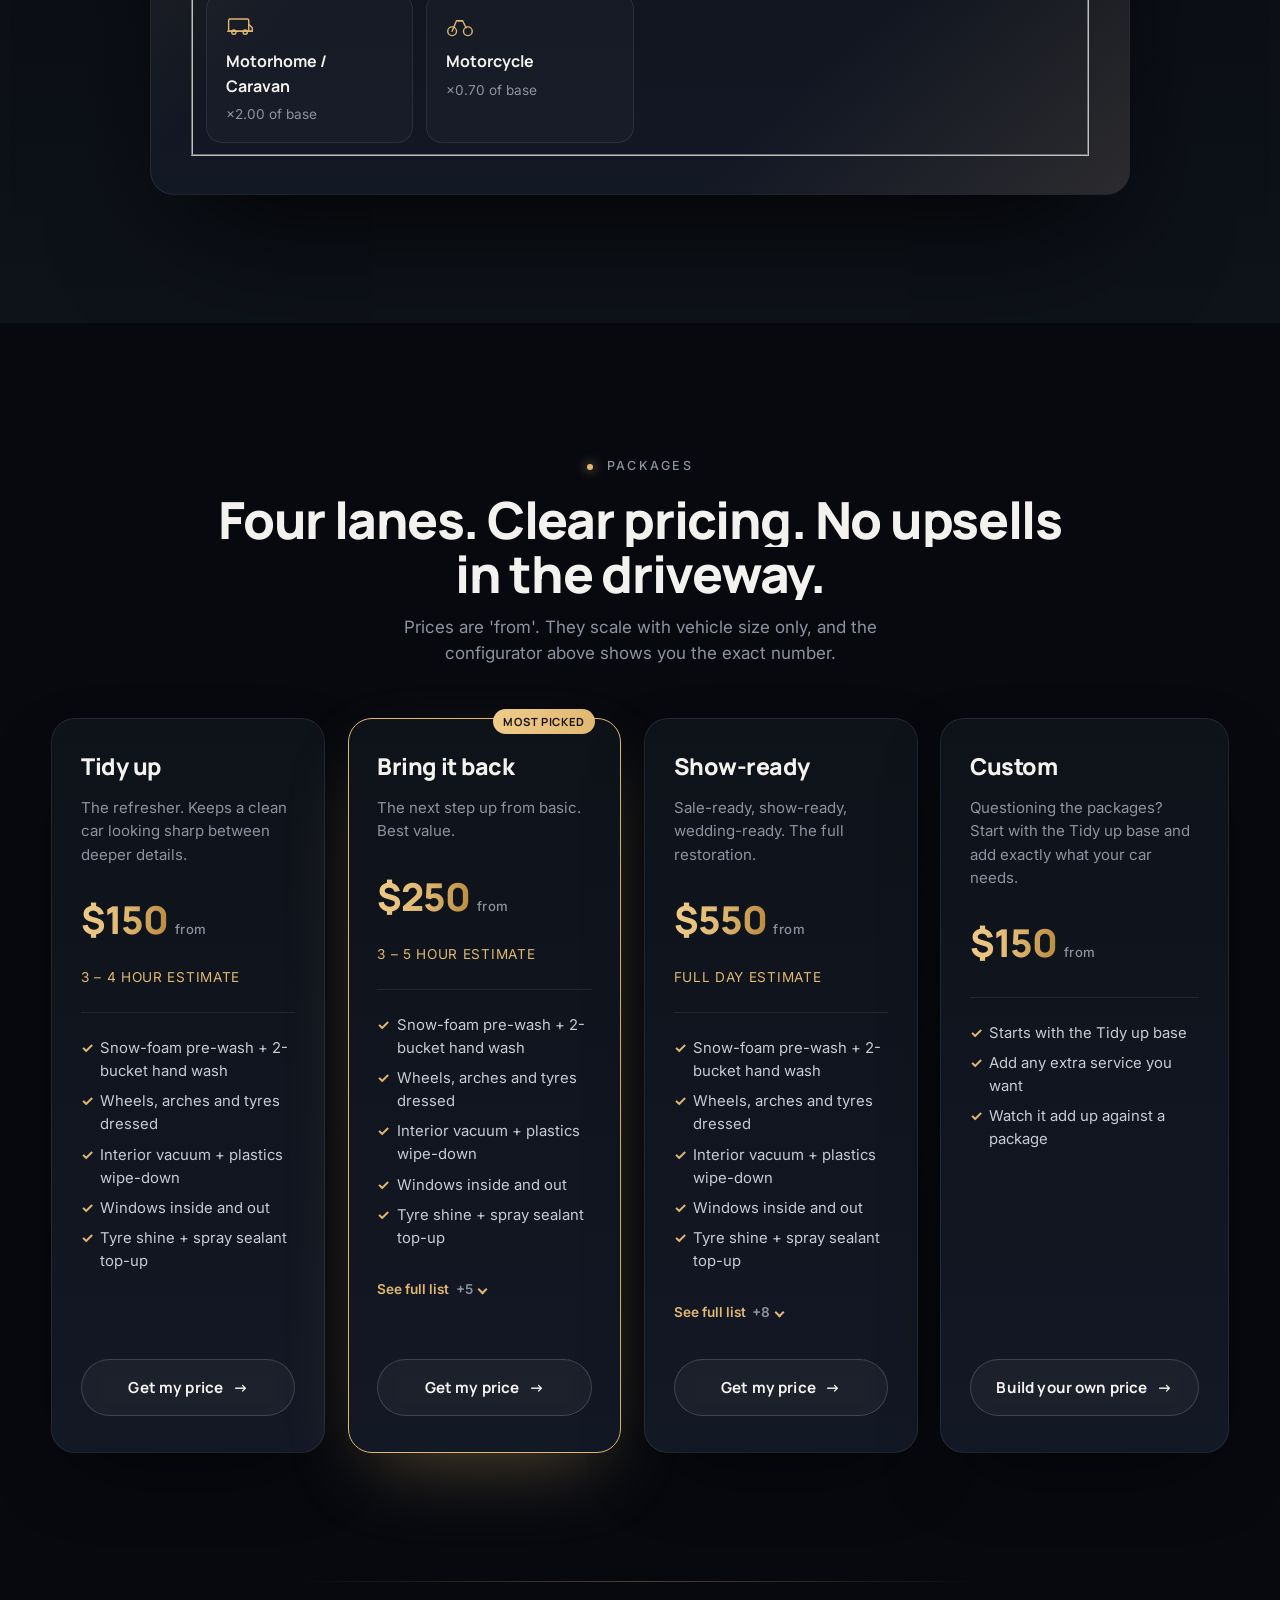
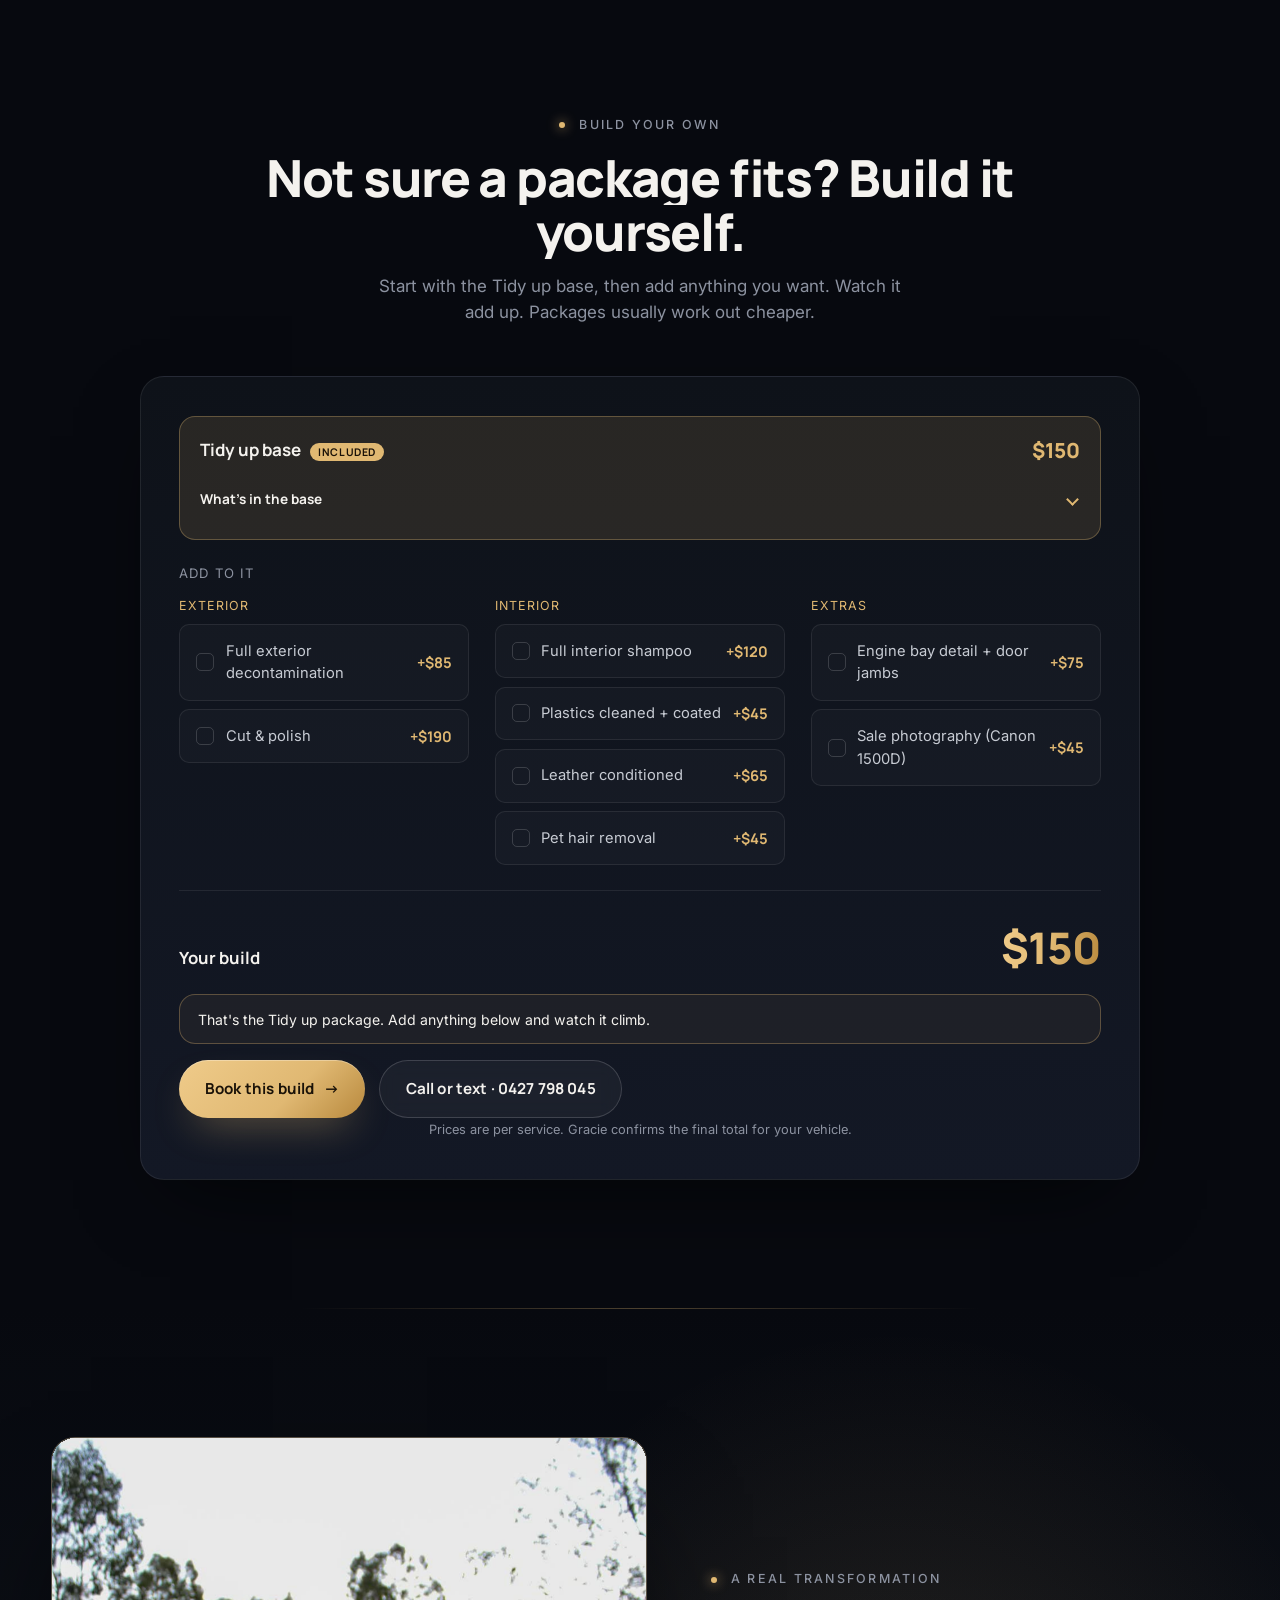
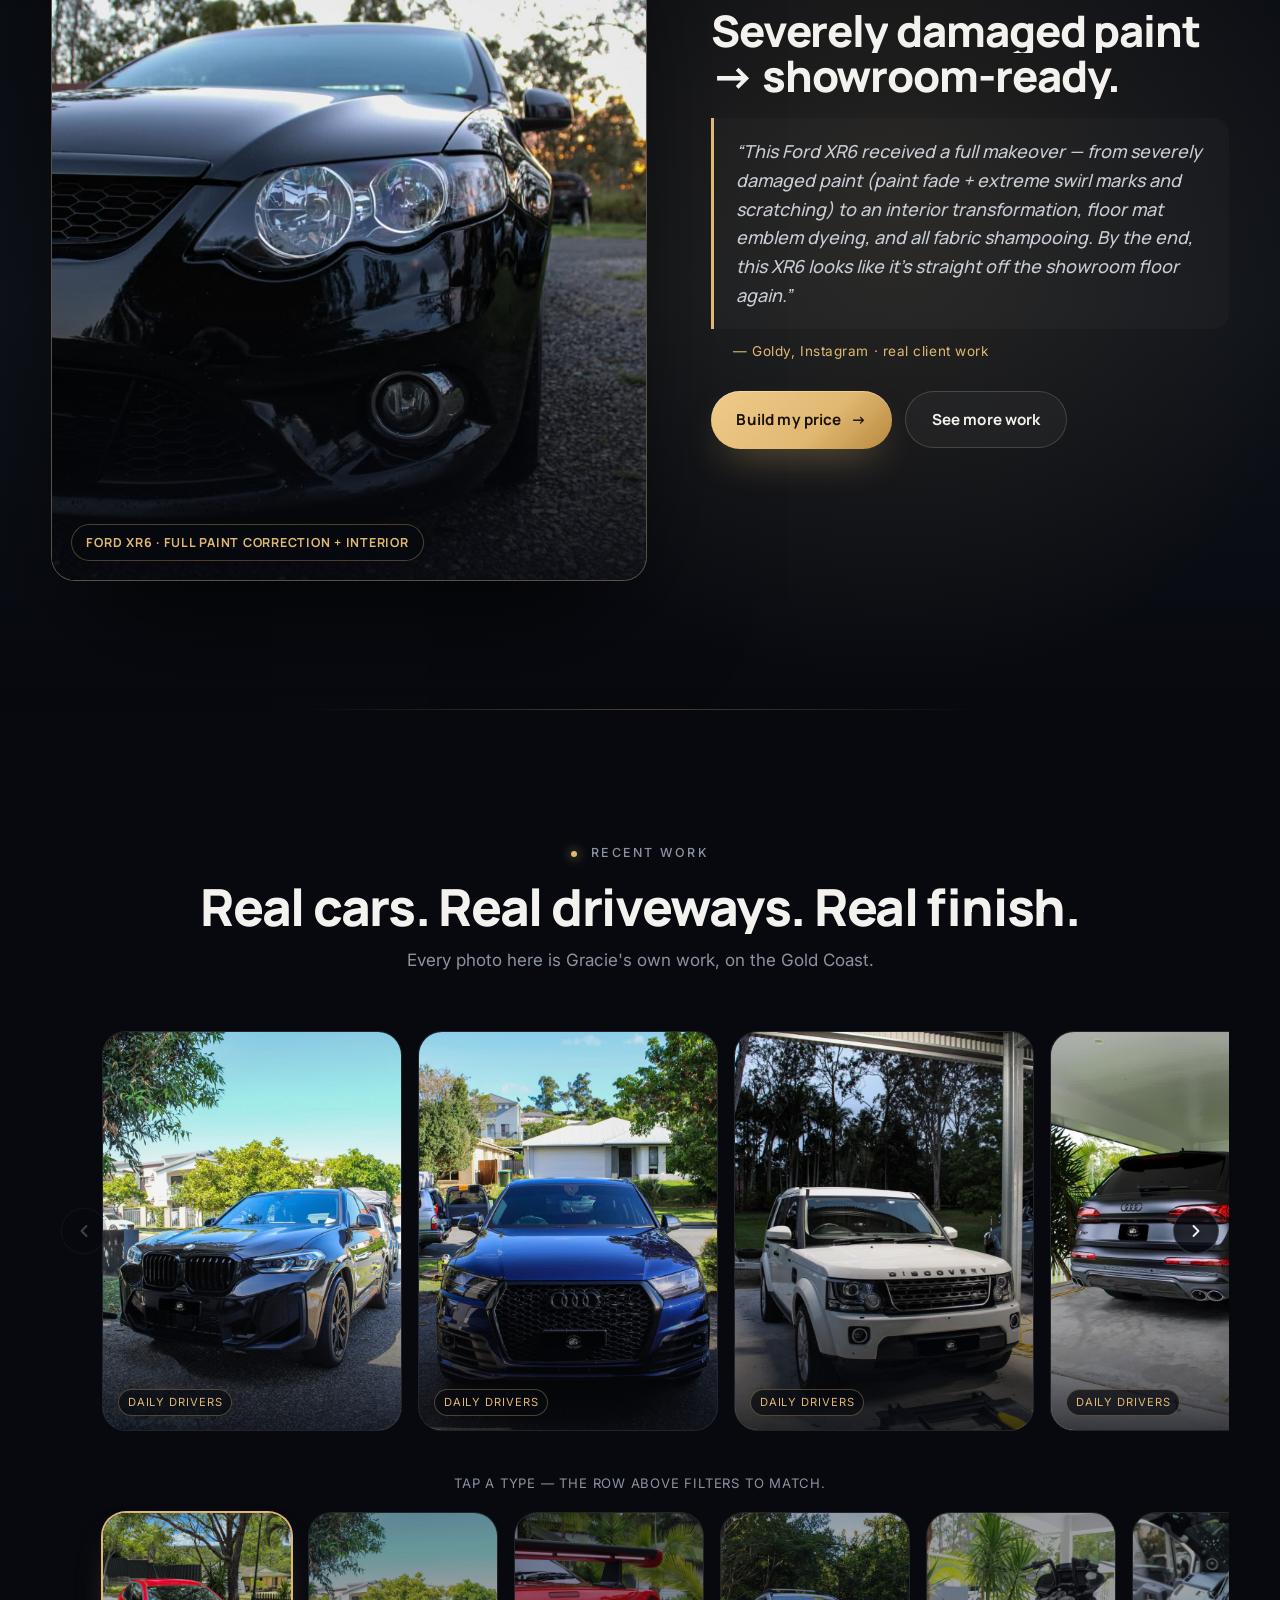
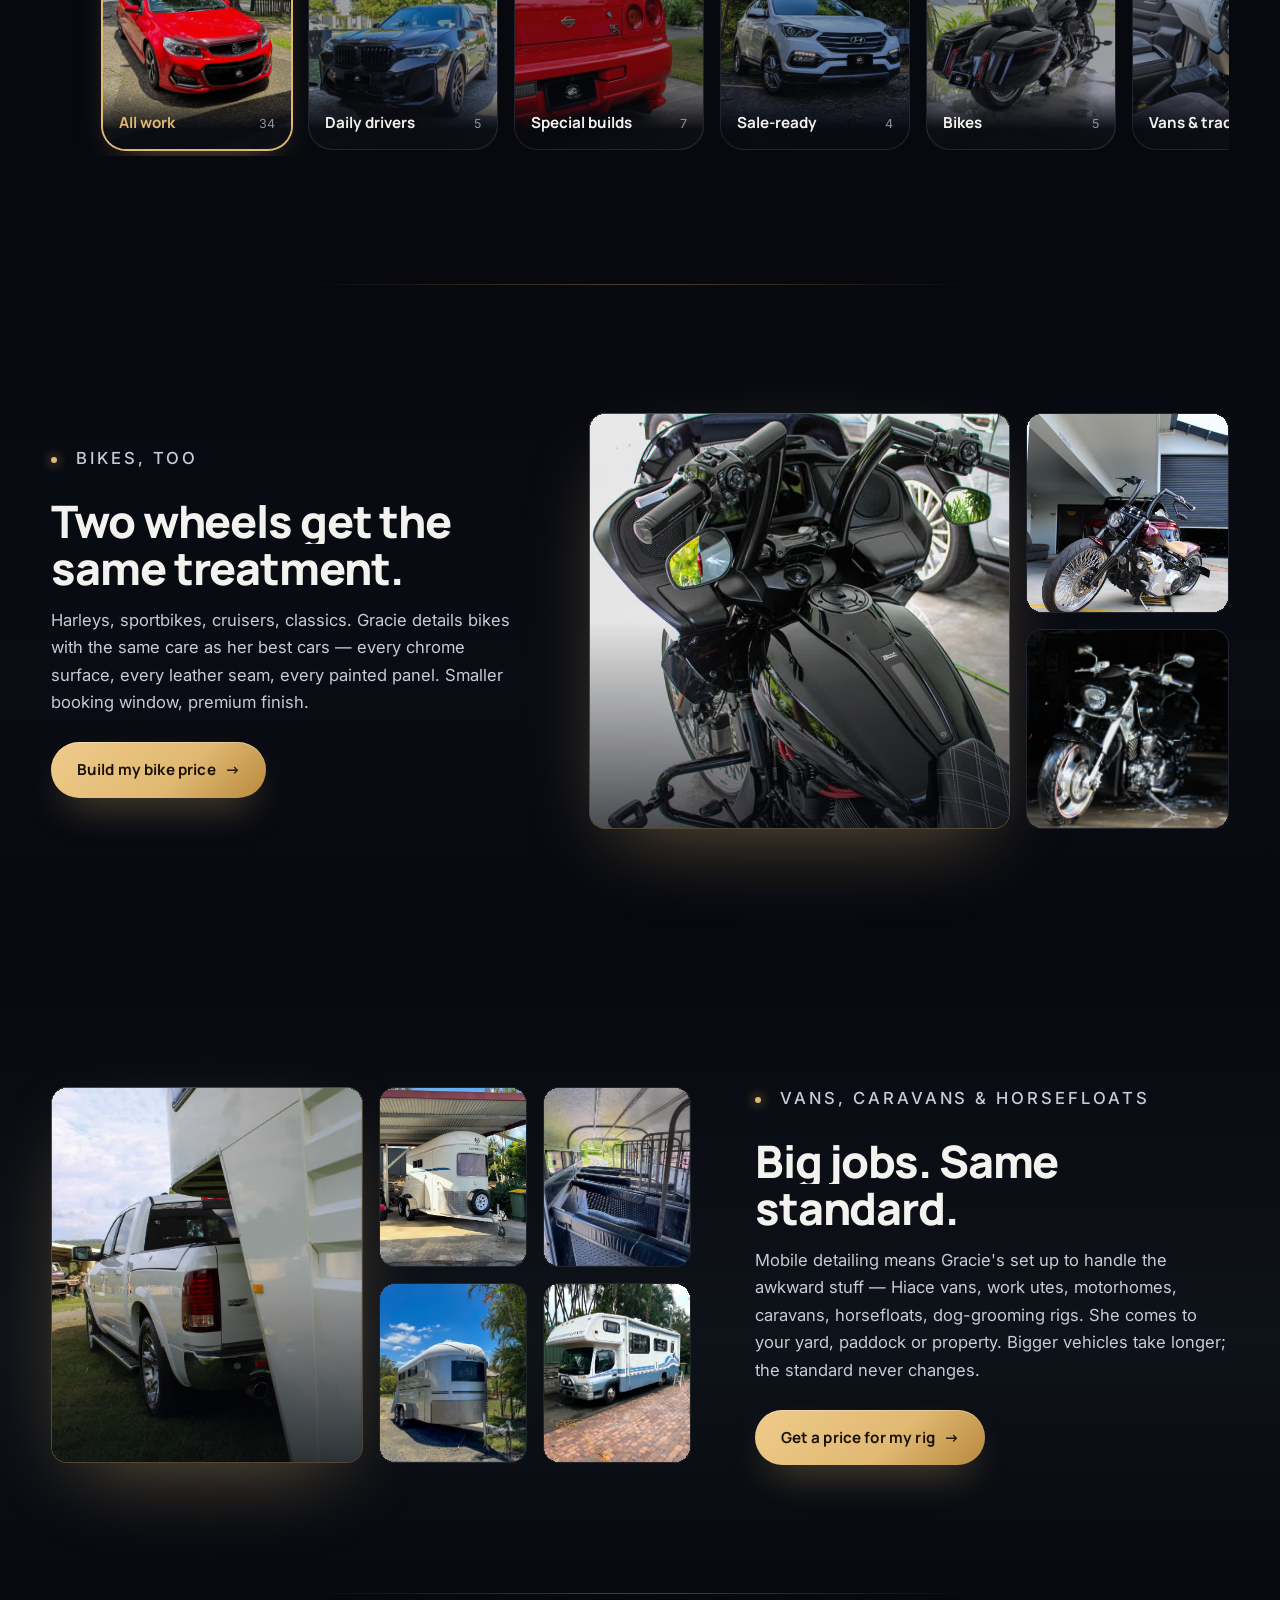
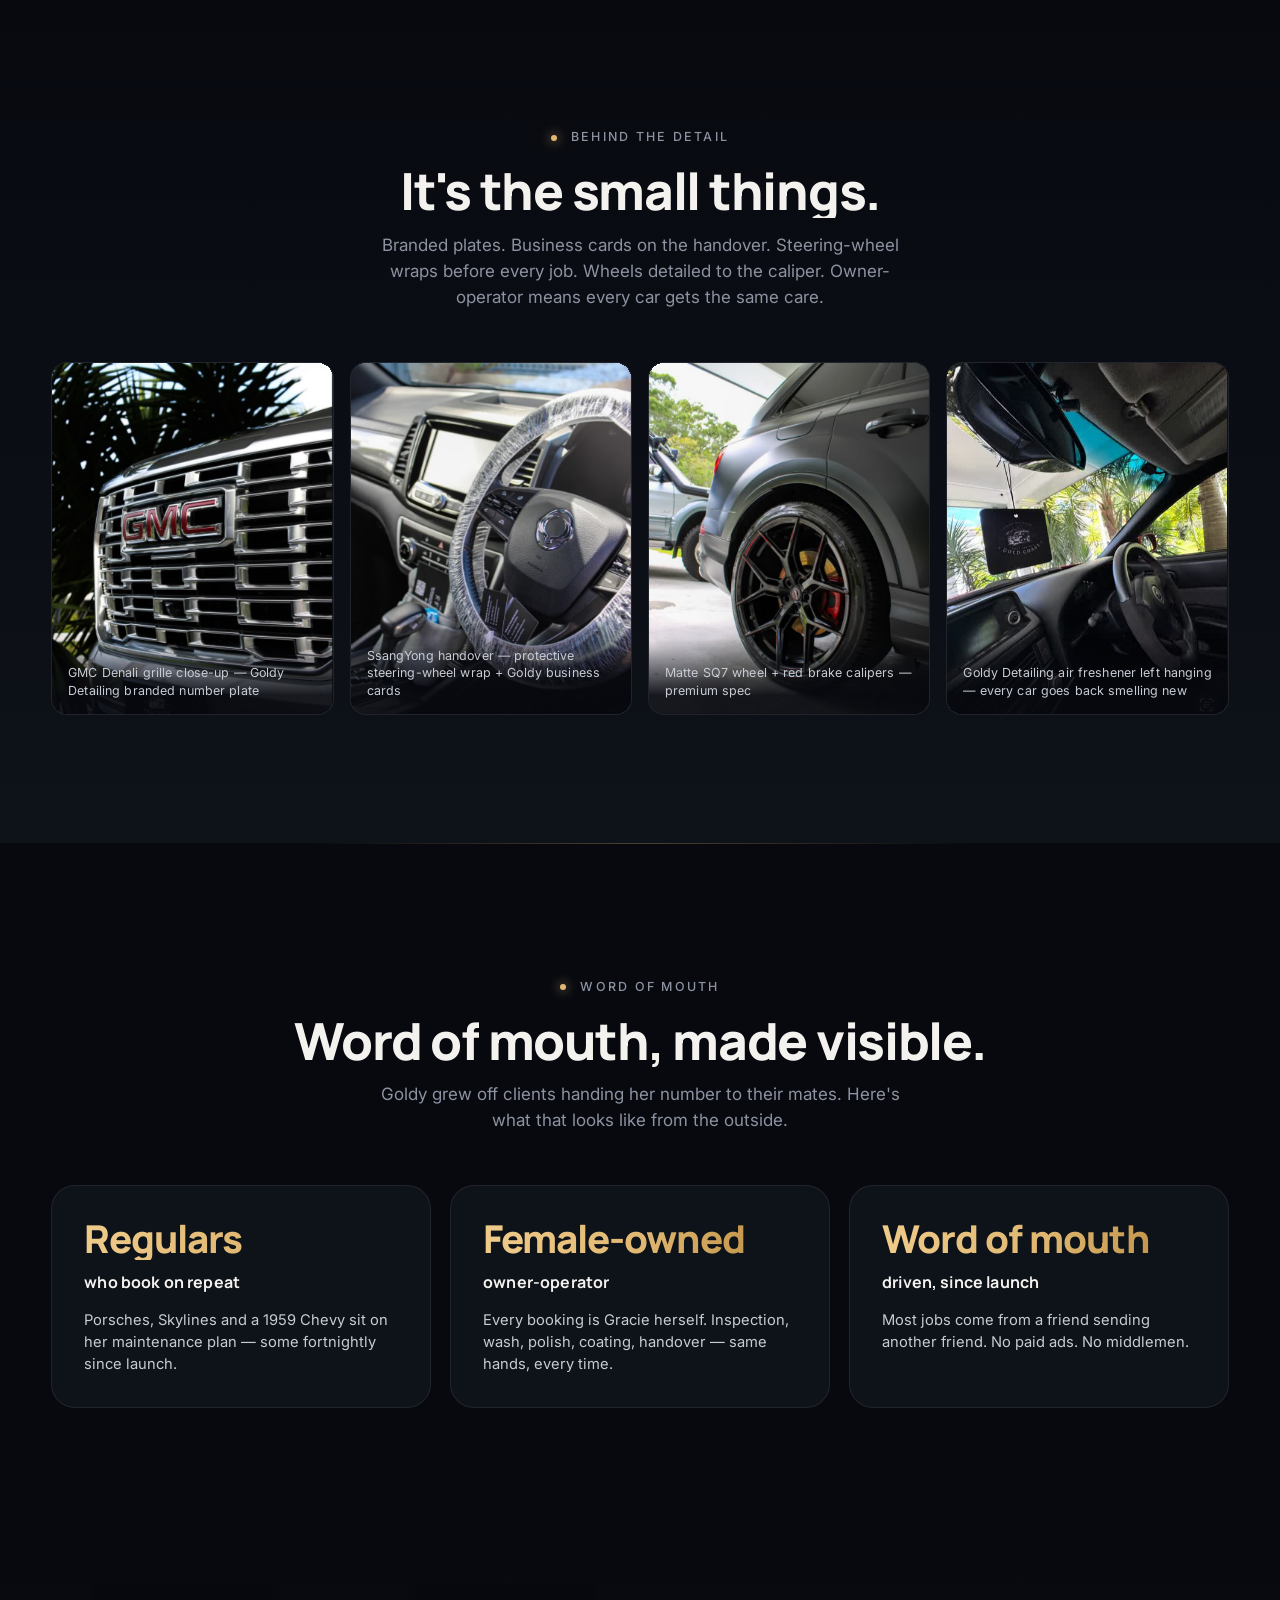
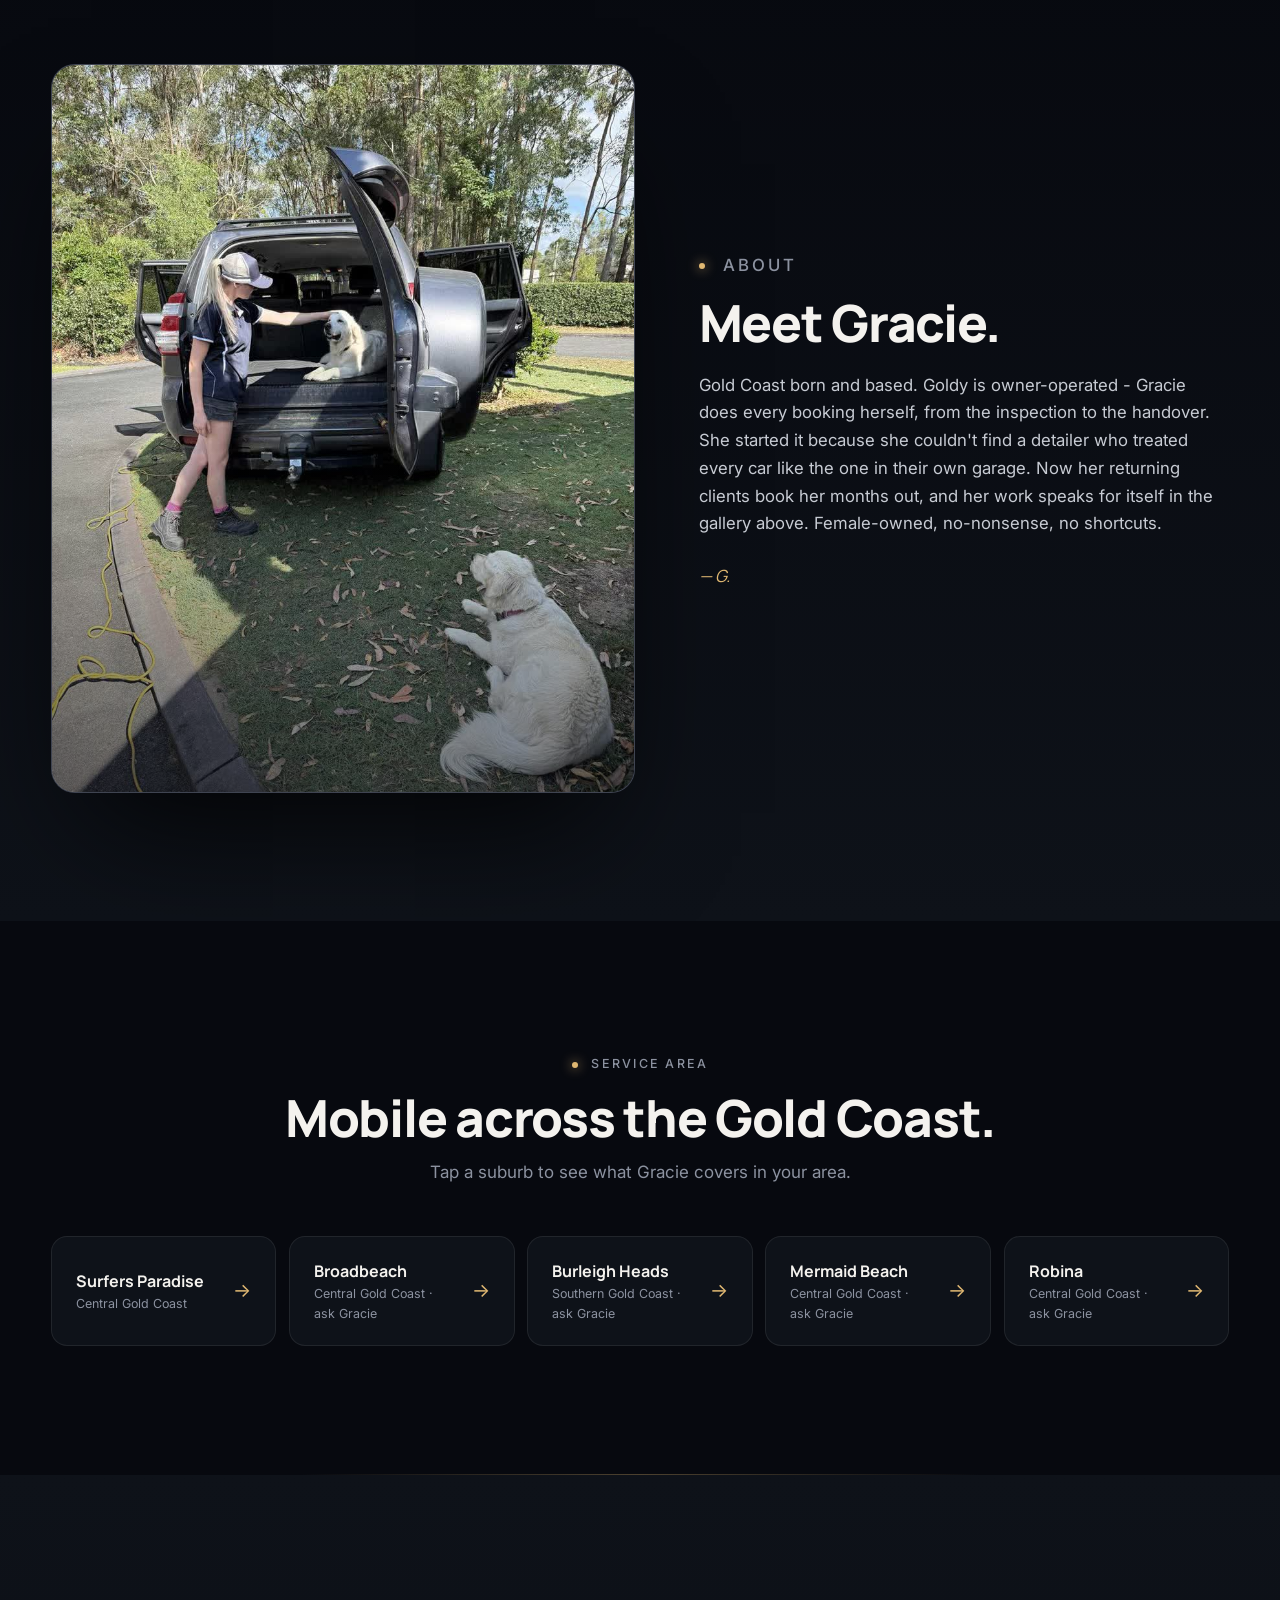
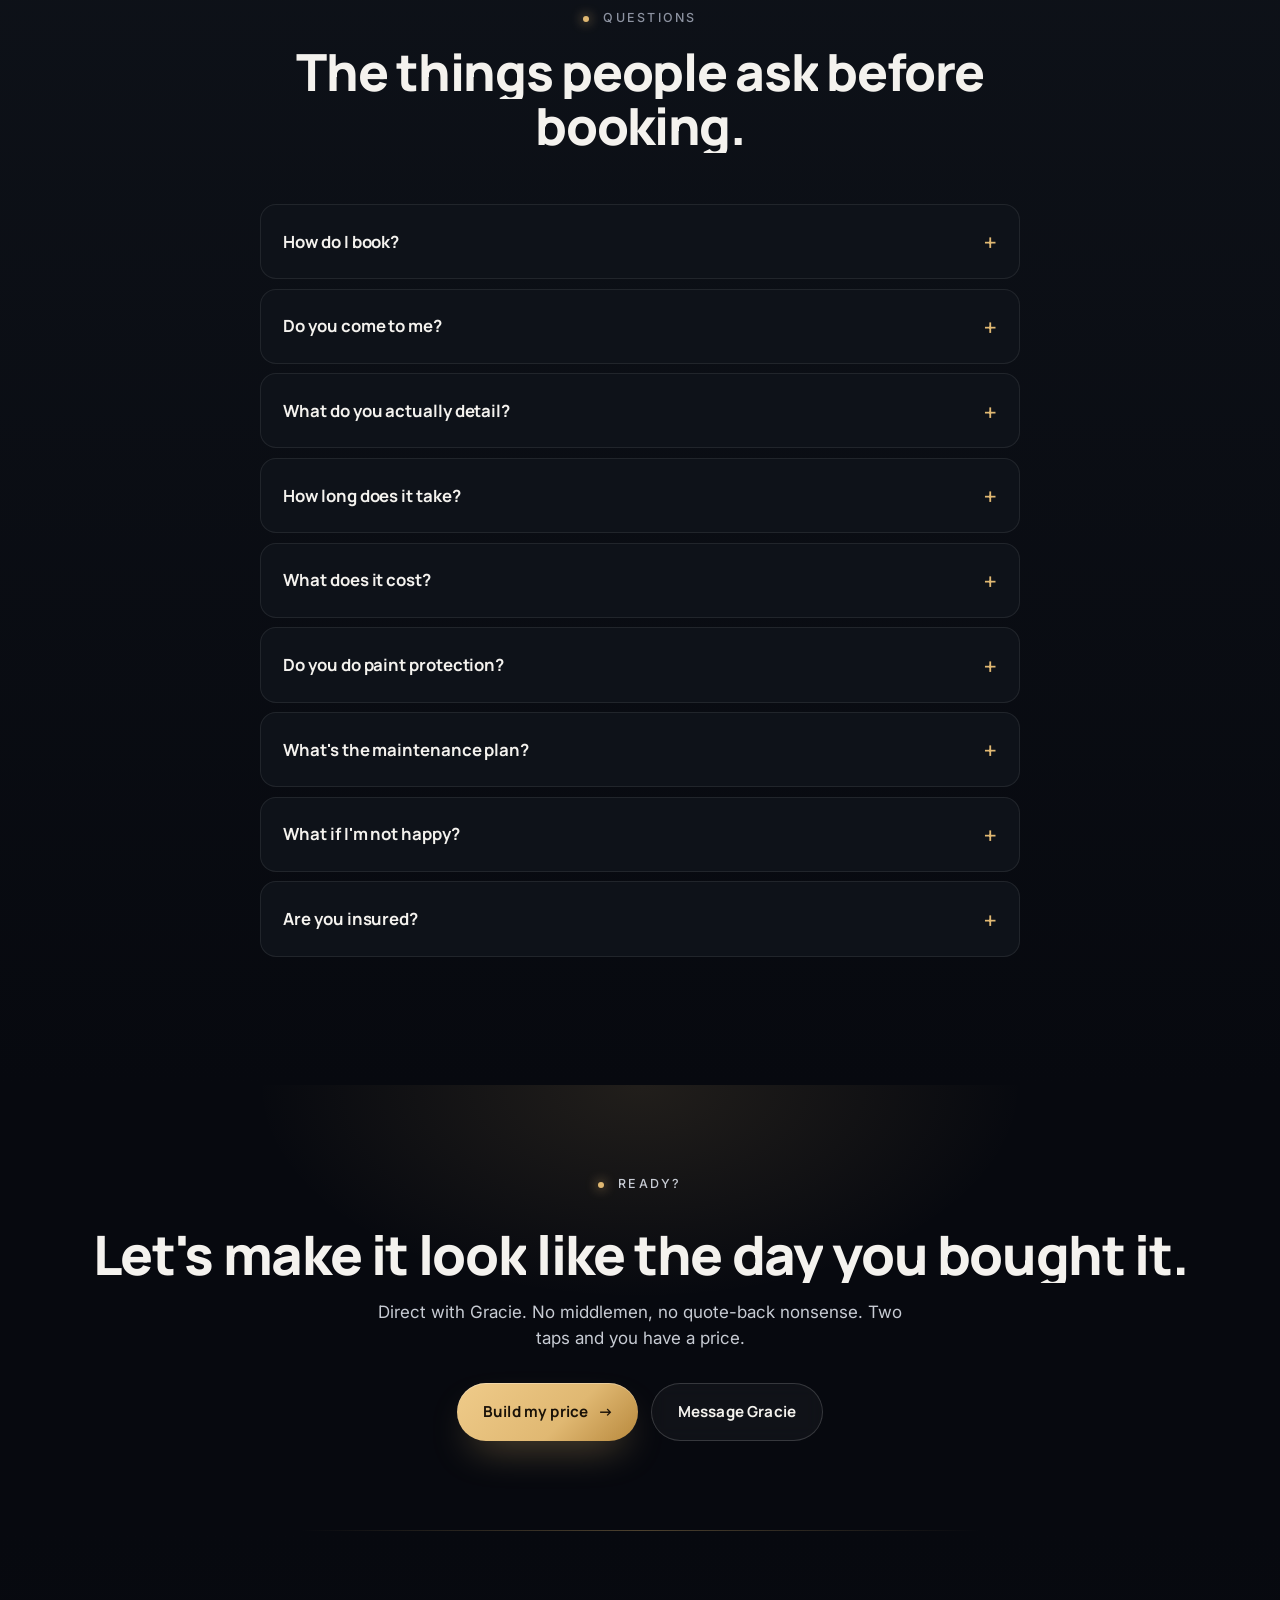
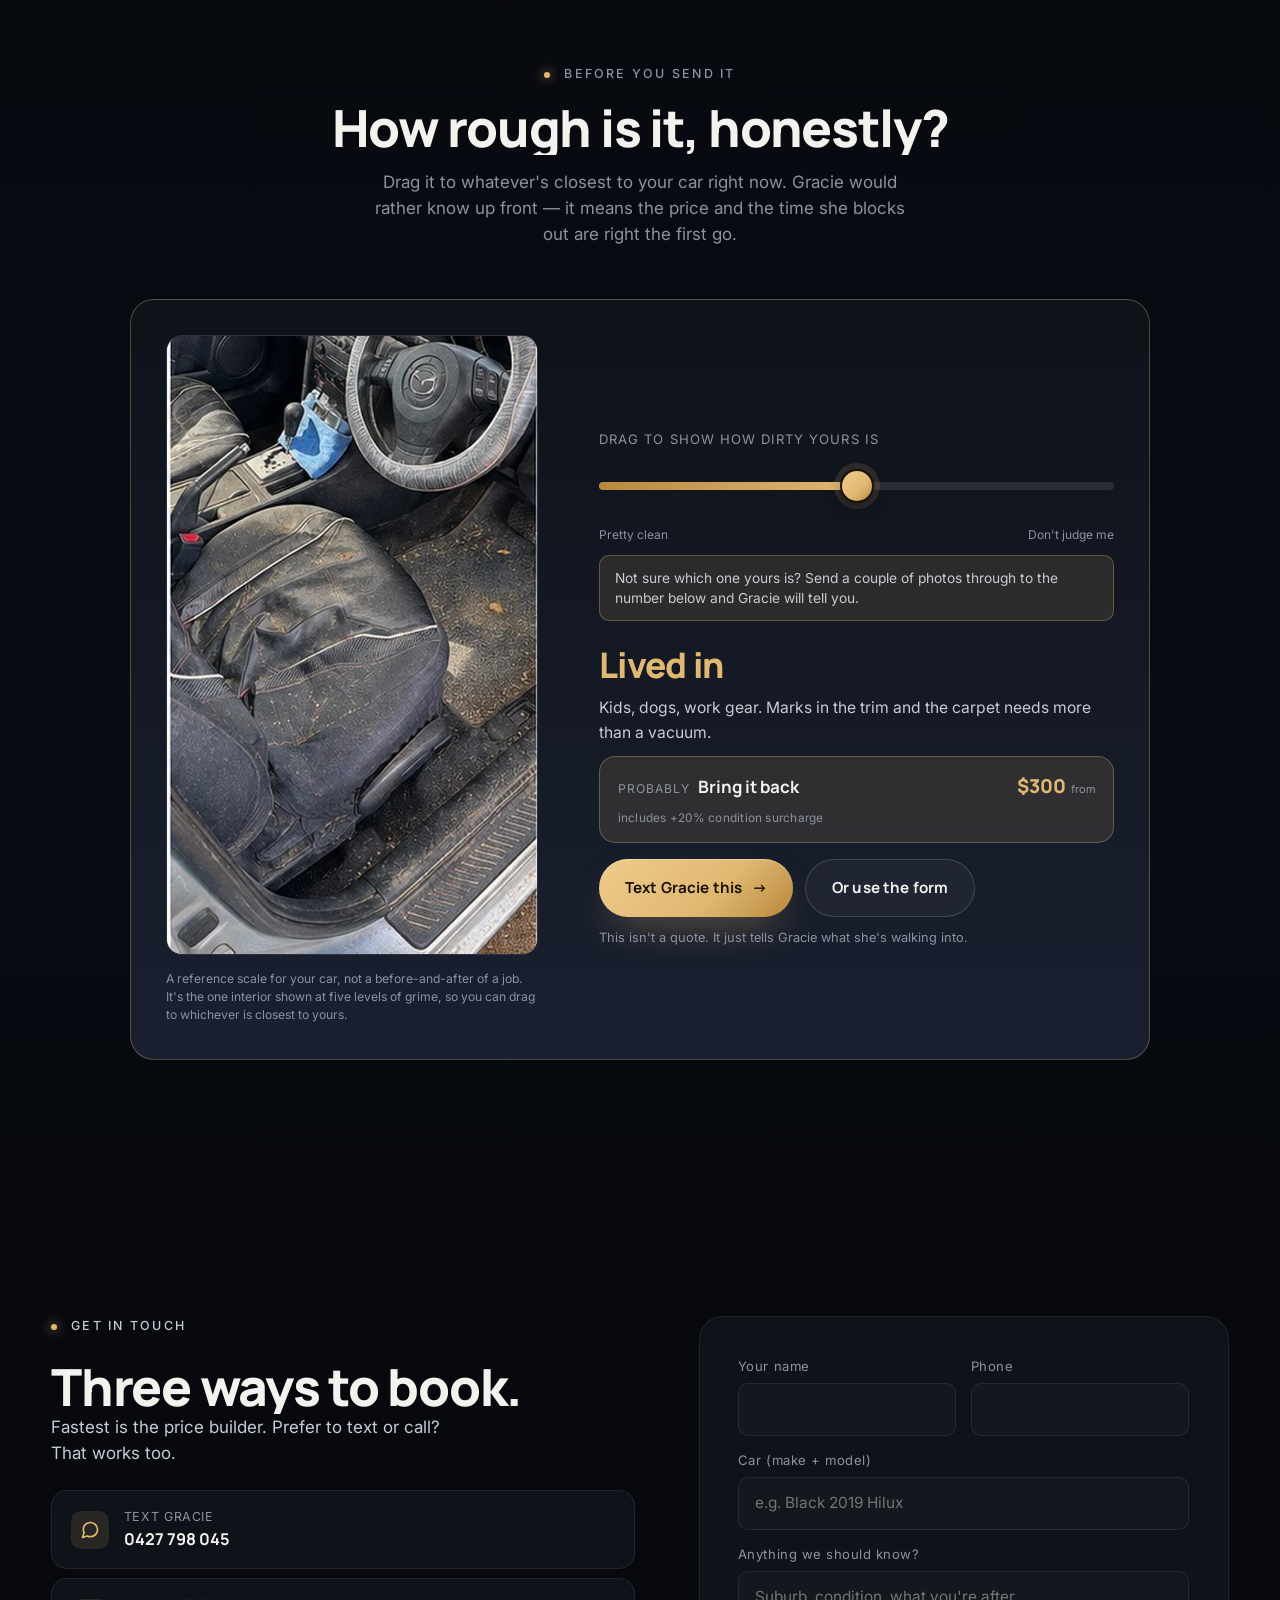
==== commit e7de5520: "Promo slot: one-offer banner + was/now package treatment (off by default) ONE promo at a time, drive" ====
--- a/index.html
+++ b/index.html
@@ -133,6 +133,18 @@
         <div class="trust-row" id="trustRow"></div>
       </div>
     </section>
+
+    <!-- ============================================================
+         PROMO SLOT — filled by renderPromo() from content.promo, empty
+         and [hidden] whenever there's no live offer.
+         Deliberately a bare <div> in normal document flow, NOT a <section>:
+         every section carries padding-block: var(--gap-section), which would
+         leave a dead band of nothing between the trust strip and maintenance
+         on the 99% of days there is no promo running. Normal flow rather than
+         a fixed bar for the same reason it isn't sticky — a fixed band would
+         fight .nav (styles.css :192), which already owns the top of the screen.
+         ============================================================ -->
+    <div class="promo-slot" id="promoMount" hidden></div>
     <div class="divider" data-reveal></div>
 
     <!-- ============================================================
--- a/styles.css
+++ b/styles.css
@@ -725,6 +725,82 @@
   text-transform: uppercase;
   border-radius: 999px;
 }
+
+/* -------- PROMO SLOT --------
+   One offer at a time: a band under the trust strip, plus a was/now on the
+   package it names. Most days there is no promo, so the mount has to cost the
+   page exactly nothing — [hidden] is restated here because a display rule
+   arriving later would quietly beat the UA stylesheet's `hidden`. */
+.promo-slot[hidden] { display: none; }
+.promo-banner {
+  display: flex;
+  flex-wrap: wrap;
+  align-items: center;
+  gap: 0.9rem 1.2rem;
+  margin-block: clamp(1.6rem, 3vw, 2.6rem);
+  padding: 1.4rem 1.6rem;
+  background: linear-gradient(120deg, var(--gold-soft) 0%, rgba(224, 184, 114, 0.03) 100%);
+  border: 1px solid var(--gold-line);
+  border-radius: var(--r-lg);
+}
+/* Same pill recipe as .pkg-badge — it just isn't positioned, it sits in the row. */
+.promo-badge {
+  padding: 4px 10px;
+  background: linear-gradient(95deg, var(--gold-warm), var(--gold));
+  color: #1A1208;
+  font-family: var(--font-display);
+  font-weight: 700;
+  font-size: 0.7rem;
+  letter-spacing: 0.06em;
+  text-transform: uppercase;
+  border-radius: var(--r-pill);
+}
+/* min-width:0 so a long headline wraps inside the copy block instead of forcing
+   the flex row wider than the container. */
+.promo-copy { flex: 1 1 16rem; min-width: 0; }
+.promo-headline {
+  margin: 0;
+  font-family: var(--font-display);
+  font-weight: 800;
+  font-size: clamp(1.05rem, 2vw, 1.35rem);
+  letter-spacing: -0.015em;
+}
+.promo-sub {
+  margin: 0.25rem 0 0;
+  color: var(--text-muted);
+  font-size: 0.9rem;
+}
+.promo-cta { margin-left: auto; }
+@media (max-width: 640px) {
+  .promo-cta { margin-left: 0; width: 100%; justify-content: center; }
+}
+/* The struck-out old price. Deliberately NOT styled like .pkg-price-num: that
+   one paints its glyphs with a clipped gold gradient, and a line-through drawn
+   across transparent text reads as a gold bar floating over nothing. */
+.pkg-price-was {
+  font-family: var(--font-display);
+  font-weight: 700;
+  font-size: 1.25rem;
+  letter-spacing: -0.02em;
+  color: var(--text-muted);
+  text-decoration: line-through;
+}
+/* Deeper gold than .pkg-badge so the two read as different things when the gold
+   card is wearing both. */
+.pkg-badge-promo {
+  background: linear-gradient(95deg, var(--gold), var(--gold-deep));
+  color: #120C04;
+  /* Gracie types this label. Truncating a runaway one is kinder than letting it
+     grow across the card and collide with "Most picked" in the other corner. */
+  max-width: 45%;
+  overflow: hidden;
+  white-space: nowrap;
+  text-overflow: ellipsis;
+}
+/* "Most picked" already owns the right corner on the gold card, so the promo
+   badge crosses to the left rather than stacking on top of it. */
+.pkg-badge-promo.is-second { right: auto; left: 1.6rem; }
+
 .pkg-tier {
   font-family: var(--font-display);
   font-weight: 800;
